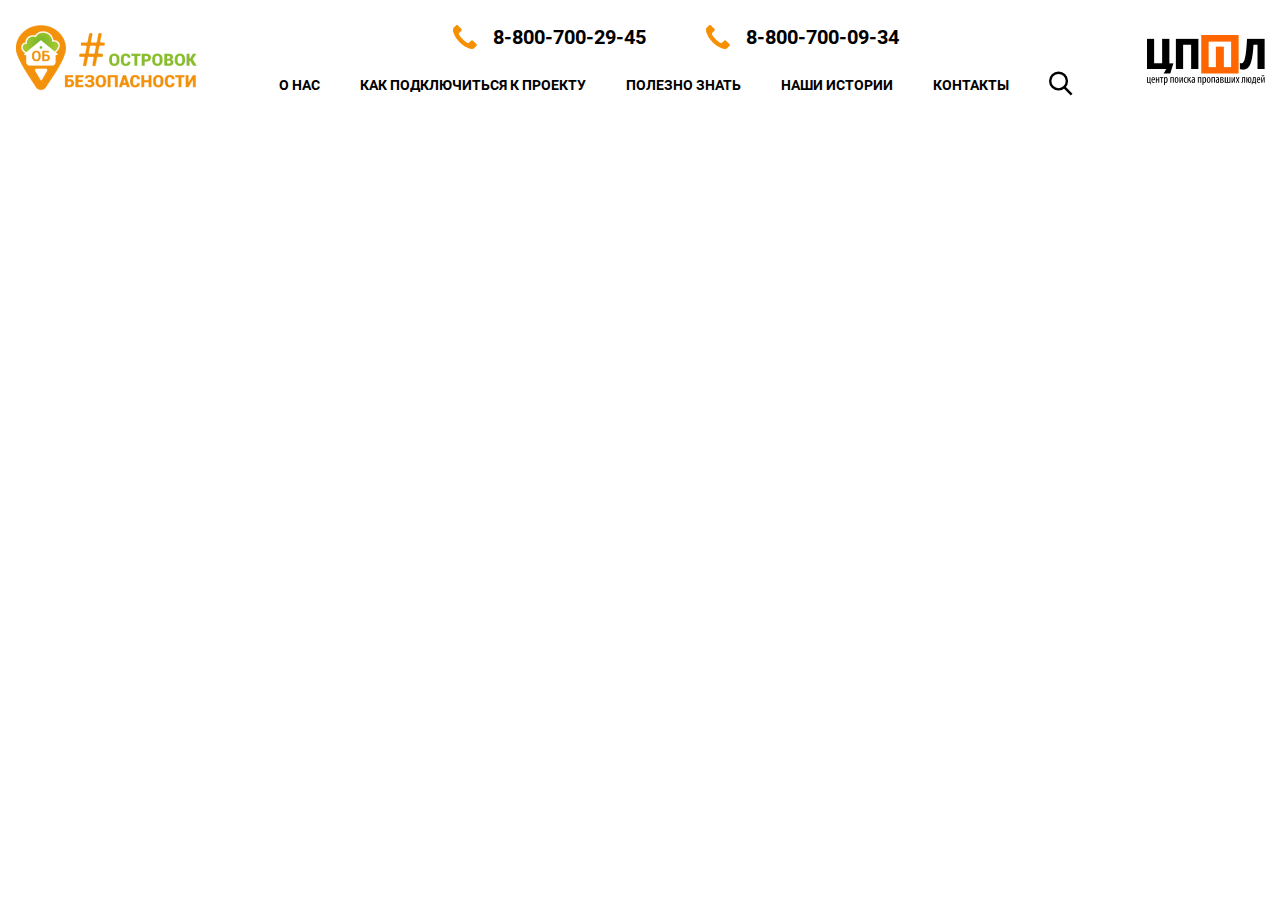
==== index.html @ dbda812d "git init" ====
<!DOCTYPE html>
<html lang="en">

<head>
    <meta charset="UTF-8">
    <meta name="viewport" content="width=device-width, initial-scale=1.0">
    <link rel="shortcut icon" href="/favicon.ico" type="image/x-icon">
    <link rel="stylesheet" href="https://cdn.jsdelivr.net/npm/@fancyapps/ui@5.0/dist/fancybox/fancybox.css" />
    <link rel="stylesheet" href="./css/style.css">
    <title>Островок безопасности</title>
</head>
<body>
    <header class="header">
        <div class="container header__container">
            <div class="header__wrapper">
                <div class="header__block">
                    <button class="header__burger">
                        <svg width="28" height="20" viewBox="0 0 28 20" fill="none" xmlns="http://www.w3.org/2000/svg">
                            <path d="M2 2L26 2" stroke="black" stroke-width="2.5" stroke-linecap="round"/>
                            <path d="M2 10L26 10" stroke="black" stroke-width="2.5" stroke-linecap="round"/>
                            <path d="M2 18L26 18" stroke="black" stroke-width="2.5" stroke-linecap="round"/>
                        </svg>                            
                    </button>
                    <a href="/" class="header__logo"><img src="./img/ico-header-logo.png" alt="logo-image"></a>
                </div>
                <div class="header__body">
                    <ul class="header__contacts">
                        <li class="header__contacts-item">
                            <a href="tel:88007002945" class="header__contacts-link">
                                <svg width="24" height="24" viewBox="0 0 24 24" fill="none" xmlns="http://www.w3.org/2000/svg">
                                    <path d="M0.0191585 4.40839C0.0855332 3.67274 0.367626 3.05877 0.898624 2.52777L2.95624 0.470154C3.27705 0.160406 3.63105 0 3.97399 0C4.31139 0 4.65433 0.160406 4.96961 0.481217C5.3402 0.824153 5.68867 1.18368 6.06479 1.56534C6.25285 1.75893 6.44645 1.95252 6.64004 2.15165L8.28835 3.79995C8.63128 4.14289 8.80828 4.49136 8.80828 4.83429C8.80828 5.17723 8.63128 5.5257 8.28835 5.86863C8.11688 6.0401 7.94541 6.2171 7.77394 6.38857C7.25954 6.9085 6.77832 7.40078 6.24732 7.87094L6.21967 7.8986C5.76057 8.35769 5.83248 8.79465 5.94311 9.12653C5.94864 9.14312 5.95417 9.15418 5.9597 9.17078C6.3856 10.1941 6.97745 11.1676 7.90116 12.3291C9.56053 14.3757 11.3084 15.9631 13.2333 17.1855C13.4711 17.3404 13.7255 17.4621 13.9634 17.5838C14.1846 17.6944 14.3893 17.7995 14.5718 17.9156C14.5939 17.9267 14.6105 17.9378 14.6327 17.9488C14.8152 18.0429 14.9922 18.0871 15.1692 18.0871C15.6117 18.0871 15.8993 17.805 15.9933 17.711L18.062 15.6423C18.3828 15.3215 18.7313 15.15 19.0742 15.15C19.4946 15.15 19.8376 15.41 20.0533 15.6423L23.3886 18.9721C24.0523 19.6359 24.0468 20.3549 23.372 21.0574C23.1397 21.3063 22.8963 21.5441 22.6364 21.793C22.2492 22.1692 21.8454 22.5564 21.4803 22.9933C20.8442 23.6792 20.0865 24 19.1074 24C19.0134 24 18.9138 23.9945 18.8198 23.9889C17.0056 23.8728 15.3185 23.1648 14.0519 22.5619C10.6115 20.897 7.59141 18.5351 5.08576 15.5372C3.02262 13.0537 1.63428 10.7416 0.716093 8.26366C0.146377 6.74257 -0.0693412 5.52017 0.0191585 4.40839Z" fill="#F69000"/>
                                </svg>   
                                8-800-700-29-45                                 
                            </a>
                        </li>
                        <li class="header__contacts-item">
                            <a href="tel:88007000934" class="header__contacts-link">
                                <svg width="24" height="24" viewBox="0 0 24 24" fill="none" xmlns="http://www.w3.org/2000/svg">
                                    <path d="M0.0191585 4.40839C0.0855332 3.67274 0.367626 3.05877 0.898624 2.52777L2.95624 0.470154C3.27705 0.160406 3.63105 0 3.97399 0C4.31139 0 4.65433 0.160406 4.96961 0.481217C5.3402 0.824153 5.68867 1.18368 6.06479 1.56534C6.25285 1.75893 6.44645 1.95252 6.64004 2.15165L8.28835 3.79995C8.63128 4.14289 8.80828 4.49136 8.80828 4.83429C8.80828 5.17723 8.63128 5.5257 8.28835 5.86863C8.11688 6.0401 7.94541 6.2171 7.77394 6.38857C7.25954 6.9085 6.77832 7.40078 6.24732 7.87094L6.21967 7.8986C5.76057 8.35769 5.83248 8.79465 5.94311 9.12653C5.94864 9.14312 5.95417 9.15418 5.9597 9.17078C6.3856 10.1941 6.97745 11.1676 7.90116 12.3291C9.56053 14.3757 11.3084 15.9631 13.2333 17.1855C13.4711 17.3404 13.7255 17.4621 13.9634 17.5838C14.1846 17.6944 14.3893 17.7995 14.5718 17.9156C14.5939 17.9267 14.6105 17.9378 14.6327 17.9488C14.8152 18.0429 14.9922 18.0871 15.1692 18.0871C15.6117 18.0871 15.8993 17.805 15.9933 17.711L18.062 15.6423C18.3828 15.3215 18.7313 15.15 19.0742 15.15C19.4946 15.15 19.8376 15.41 20.0533 15.6423L23.3886 18.9721C24.0523 19.6359 24.0468 20.3549 23.372 21.0574C23.1397 21.3063 22.8963 21.5441 22.6364 21.793C22.2492 22.1692 21.8454 22.5564 21.4803 22.9933C20.8442 23.6792 20.0865 24 19.1074 24C19.0134 24 18.9138 23.9945 18.8198 23.9889C17.0056 23.8728 15.3185 23.1648 14.0519 22.5619C10.6115 20.897 7.59141 18.5351 5.08576 15.5372C3.02262 13.0537 1.63428 10.7416 0.716093 8.26366C0.146377 6.74257 -0.0693412 5.52017 0.0191585 4.40839Z" fill="#F69000"/>
                                </svg>
                                8-800-700-09-34
                            </a>
                        </li>
                    </ul>
                    <nav class="header__nav">
                        <ul class="header__list">
                            <li class="header__list-item"><a href="#" class="header__list-link">О нас</a></li>
                            <li class="header__list-item"><a href="#" class="header__list-link">как подключиться к проекту</a></li>
                            <li class="header__list-item"><a href="#" class="header__list-link">Полезно знать</a></li>
                            <li class="header__list-item"><a href="#" class="header__list-link">Наши истории</a></li>
                            <li class="header__list-item"><a href="#" class="header__list-link">Контакты</a></li>
                            <li class="header__list-item">
                                <a href="#" class="header__list-link header__list-link_icon">
                                    <svg width="25" height="25" viewBox="0 0 25 25" fill="none" xmlns="http://www.w3.org/2000/svg">
                                        <path d="M15.8877 16.3076L23.5801 24" stroke="black" stroke-width="2.5"/>
                                        <path d="M18.6221 9.93605C18.6221 14.7332 14.7332 18.6221 9.93605 18.6221C5.13888 18.6221 1.25 14.7332 1.25 9.93605C1.25 5.13888 5.13888 1.25 9.93605 1.25C14.7332 1.25 18.6221 5.13888 18.6221 9.93605Z" stroke="black" stroke-width="2.5"/>
                                    </svg>                                        
                                </a>
                            </li>
                        </ul>
                    </nav>
                </div>
                <div class="header__image">
                    <img src="./img/ico-header-image.png" alt="image">
                </div>
            </div>
            <a href="tel:88007002945" class="header__callback">
                <svg width="24" height="24" viewBox="0 0 24 24" fill="none" xmlns="http://www.w3.org/2000/svg">
                    <path d="M0.0192529 4.40839C0.0859548 3.67274 0.369438 3.05877 0.903053 2.52777L2.97081 0.470154C3.2932 0.160406 3.64895 0 3.99357 0C4.33264 0 4.67727 0.160406 4.9941 0.481217C5.36652 0.824153 5.7167 1.18368 6.09468 1.56534C6.28367 1.75893 6.47822 1.95252 6.67277 2.15165L8.3292 3.79995C8.67382 4.14289 8.85169 4.49136 8.85169 4.83429C8.85169 5.17723 8.67382 5.5257 8.3292 5.86863C8.15688 6.0401 7.98457 6.2171 7.81226 6.38857C7.29532 6.9085 6.81173 7.40078 6.27811 7.87094L6.25032 7.8986C5.78897 8.35769 5.86123 8.79465 5.9724 9.12653C5.97795 9.14312 5.98351 9.15418 5.98907 9.17078C6.41707 10.1941 7.01183 11.1676 7.9401 12.3291C9.60765 14.3757 11.3641 15.9631 13.2985 17.1855C13.5375 17.3404 13.7932 17.4621 14.0322 17.5838C14.2545 17.6944 14.4602 17.7995 14.6436 17.9156C14.6659 17.9267 14.6825 17.9378 14.7048 17.9488C14.8882 18.0429 15.0661 18.0871 15.244 18.0871C15.6886 18.0871 15.9777 17.805 16.0722 17.711L18.151 15.6423C18.4734 15.3215 18.8236 15.15 19.1682 15.15C19.5907 15.15 19.9353 15.41 20.1521 15.6423L23.5039 18.9721C24.1709 19.6359 24.1653 20.3549 23.4872 21.0574C23.2537 21.3063 23.0092 21.5441 22.7479 21.793C22.3588 22.1692 21.9531 22.5564 21.5862 22.9933C20.947 23.6792 20.1855 24 19.2016 24C19.1071 24 19.0071 23.9945 18.9126 23.9889C17.0894 23.8728 15.394 23.1648 14.1211 22.5619C10.6638 20.897 7.62883 18.5351 5.11083 15.5372C3.03751 13.0537 1.64233 10.7416 0.719623 8.26366C0.147098 6.74257 -0.0696829 5.52017 0.0192529 4.40839Z" fill="white"/>
                </svg>
                Позвоните нам                    
            </a>
        </div>  
    </header>
    <div class="search">
        <div class="header__search">
            <form action="#" class="header__search-form">
                <input type="text" placeholder="Поиск" class="header__search-input">
                <div class="header__search-buttons">
                    <button type="reset" class="header__search-button">
                        <svg width="34" height="34" viewBox="0 0 34 34" fill="none" xmlns="http://www.w3.org/2000/svg">
                            <path d="M8.48535 8.48535L25.4559 25.4559" stroke="black" stroke-width="2.5" stroke-linecap="round"/>
                            <path d="M25.4561 8.48535L8.48549 25.4559" stroke="black" stroke-width="2.5" stroke-linecap="round"/>
                        </svg>                        
                    </button>
                    <button type="submit" class="header__search-button">
                        <svg width="25" height="26" viewBox="0 0 25 26" fill="none" xmlns="http://www.w3.org/2000/svg">
                            <path d="M15.8887 17.2783L23.5811 24.9707" stroke="black" stroke-width="2.5"/>
                            <path d="M18.6221 10.9068C18.6221 15.7039 14.7332 19.5928 9.93605 19.5928C5.13888 19.5928 1.25 15.7039 1.25 10.9068C1.25 6.10958 5.13888 2.2207 9.93605 2.2207C14.7332 2.2207 18.6221 6.10958 18.6221 10.9068Z" stroke="black" stroke-width="2.5"/>
                        </svg>                        
                    </button>
                </div>
            </form>
        </div>
    </div>
    <div class="mobile-menu">
        <div class="mobile-menu__body">
            <button class="mobile-menu__close">
                <svg width="34" height="34" viewBox="0 0 34 34" fill="none" xmlns="http://www.w3.org/2000/svg">
                    <path d="M8.51465 8.51465L25.4852 25.4852" stroke="black" stroke-width="2.5" stroke-linecap="round"/>
                    <path d="M25.4854 8.51465L8.51479 25.4852" stroke="black" stroke-width="2.5" stroke-linecap="round"/>
                </svg>
            </button>
            <button class="mobile-menu__back">
                <svg width="22" height="22" viewBox="0 0 22 22" fill="none" xmlns="http://www.w3.org/2000/svg">
                    <path fill-rule="evenodd" clip-rule="evenodd" d="M0.166016 11L10.6179 0.548079L12.0763 2.00649L3.08283 11L12.0763 19.9935L10.6179 21.4519L0.166016 11Z" fill="black"/>
                    <rect x="3" y="10" width="18" height="2" fill="black"/>
                </svg>                    
            </button>
            <div class="mobile-menu__wrapper">
                <ul class="header__list header__list_mobile">
                    <li class="header__list-item"><a href="#" class="header__list-link">О нас</a></li>
                    <li class="header__list-item"><a href="#" class="header__list-link">как подключиться к проекту</a></li>
                    <li class="header__list-item"><a href="#" class="header__list-link">Полезно знать</a></li>
                    <li class="header__list-item"><a href="#" class="header__list-link">Наши истории</a></li>
                    <li class="header__list-item"><a href="#" class="header__list-link">Контакты</a></li>
                    <li class="header__list-item">
                        <a href="#" class="header__list-link header__list-link_icon" data-button="mobile-search">
                            <svg width="25" height="25" viewBox="0 0 25 25" fill="none" xmlns="http://www.w3.org/2000/svg">
                                <path d="M15.8877 16.3076L23.5801 24" stroke="black" stroke-width="2.5"/>
                                <path d="M18.6221 9.93605C18.6221 14.7332 14.7332 18.6221 9.93605 18.6221C5.13888 18.6221 1.25 14.7332 1.25 9.93605C1.25 5.13888 5.13888 1.25 9.93605 1.25C14.7332 1.25 18.6221 5.13888 18.6221 9.93605Z" stroke="black" stroke-width="2.5"/>
                            </svg>                                        
                        </a>
                    </li>
                </ul>
                <ul class="header__contacts header__contacts_mobile">
                    <li class="header__contacts-item">
                        <a href="tel:88007002945" class="header__contacts-link">
                            <svg width="24" height="24" viewBox="0 0 24 24" fill="none" xmlns="http://www.w3.org/2000/svg">
                                <path d="M0.0191585 4.40839C0.0855332 3.67274 0.367626 3.05877 0.898624 2.52777L2.95624 0.470154C3.27705 0.160406 3.63105 0 3.97399 0C4.31139 0 4.65433 0.160406 4.96961 0.481217C5.3402 0.824153 5.68867 1.18368 6.06479 1.56534C6.25285 1.75893 6.44645 1.95252 6.64004 2.15165L8.28835 3.79995C8.63128 4.14289 8.80828 4.49136 8.80828 4.83429C8.80828 5.17723 8.63128 5.5257 8.28835 5.86863C8.11688 6.0401 7.94541 6.2171 7.77394 6.38857C7.25954 6.9085 6.77832 7.40078 6.24732 7.87094L6.21967 7.8986C5.76057 8.35769 5.83248 8.79465 5.94311 9.12653C5.94864 9.14312 5.95417 9.15418 5.9597 9.17078C6.3856 10.1941 6.97745 11.1676 7.90116 12.3291C9.56053 14.3757 11.3084 15.9631 13.2333 17.1855C13.4711 17.3404 13.7255 17.4621 13.9634 17.5838C14.1846 17.6944 14.3893 17.7995 14.5718 17.9156C14.5939 17.9267 14.6105 17.9378 14.6327 17.9488C14.8152 18.0429 14.9922 18.0871 15.1692 18.0871C15.6117 18.0871 15.8993 17.805 15.9933 17.711L18.062 15.6423C18.3828 15.3215 18.7313 15.15 19.0742 15.15C19.4946 15.15 19.8376 15.41 20.0533 15.6423L23.3886 18.9721C24.0523 19.6359 24.0468 20.3549 23.372 21.0574C23.1397 21.3063 22.8963 21.5441 22.6364 21.793C22.2492 22.1692 21.8454 22.5564 21.4803 22.9933C20.8442 23.6792 20.0865 24 19.1074 24C19.0134 24 18.9138 23.9945 18.8198 23.9889C17.0056 23.8728 15.3185 23.1648 14.0519 22.5619C10.6115 20.897 7.59141 18.5351 5.08576 15.5372C3.02262 13.0537 1.63428 10.7416 0.716093 8.26366C0.146377 6.74257 -0.0693412 5.52017 0.0191585 4.40839Z" fill="#F69000"/>
                            </svg>   
                            8-800-700-29-45                                 
                        </a>
                    </li>
                    <li class="header__contacts-item">
                        <a href="tel:88007000934" class="header__contacts-link">
                            <svg width="24" height="24" viewBox="0 0 24 24" fill="none" xmlns="http://www.w3.org/2000/svg">
                                <path d="M0.0191585 4.40839C0.0855332 3.67274 0.367626 3.05877 0.898624 2.52777L2.95624 0.470154C3.27705 0.160406 3.63105 0 3.97399 0C4.31139 0 4.65433 0.160406 4.96961 0.481217C5.3402 0.824153 5.68867 1.18368 6.06479 1.56534C6.25285 1.75893 6.44645 1.95252 6.64004 2.15165L8.28835 3.79995C8.63128 4.14289 8.80828 4.49136 8.80828 4.83429C8.80828 5.17723 8.63128 5.5257 8.28835 5.86863C8.11688 6.0401 7.94541 6.2171 7.77394 6.38857C7.25954 6.9085 6.77832 7.40078 6.24732 7.87094L6.21967 7.8986C5.76057 8.35769 5.83248 8.79465 5.94311 9.12653C5.94864 9.14312 5.95417 9.15418 5.9597 9.17078C6.3856 10.1941 6.97745 11.1676 7.90116 12.3291C9.56053 14.3757 11.3084 15.9631 13.2333 17.1855C13.4711 17.3404 13.7255 17.4621 13.9634 17.5838C14.1846 17.6944 14.3893 17.7995 14.5718 17.9156C14.5939 17.9267 14.6105 17.9378 14.6327 17.9488C14.8152 18.0429 14.9922 18.0871 15.1692 18.0871C15.6117 18.0871 15.8993 17.805 15.9933 17.711L18.062 15.6423C18.3828 15.3215 18.7313 15.15 19.0742 15.15C19.4946 15.15 19.8376 15.41 20.0533 15.6423L23.3886 18.9721C24.0523 19.6359 24.0468 20.3549 23.372 21.0574C23.1397 21.3063 22.8963 21.5441 22.6364 21.793C22.2492 22.1692 21.8454 22.5564 21.4803 22.9933C20.8442 23.6792 20.0865 24 19.1074 24C19.0134 24 18.9138 23.9945 18.8198 23.9889C17.0056 23.8728 15.3185 23.1648 14.0519 22.5619C10.6115 20.897 7.59141 18.5351 5.08576 15.5372C3.02262 13.0537 1.63428 10.7416 0.716093 8.26366C0.146377 6.74257 -0.0693412 5.52017 0.0191585 4.40839Z" fill="#F69000"/>
                            </svg>
                            8-800-700-09-34
                        </a>
                    </li>
                </ul>
            </div>
            <div class="mobile-menu__search">
                <form action="#" class="mobile-menu__search-form">
                    <input type="text" placeholder="Поиск" class="mobile-menu__search-input">
                    <div class="mobile-menu__search-buttons">
                        <button type="reset" class="mobile-menu__search-button">
                            <svg width="20" height="21" viewBox="0 0 20 21" fill="none" xmlns="http://www.w3.org/2000/svg">
                                <path d="M1.48535 2L18.4559 18.9706M18.4561 2L1.48549 18.9706" stroke="black" stroke-width="2.5" stroke-linecap="round"/>
                            </svg>                                                      
                        </button>
                        <button type="submit" class="mobile-menu__search-button">
                            <svg width="25" height="25" viewBox="0 0 25 25" fill="none" xmlns="http://www.w3.org/2000/svg">
                                <path d="M15.8882 16.3076L23.5806 24" stroke="black" stroke-width="2.5"/>
                                <path d="M18.6221 9.93605C18.6221 14.7332 14.7332 18.6221 9.93605 18.6221C5.13888 18.6221 1.25 14.7332 1.25 9.93605C1.25 5.13888 5.13888 1.25 9.93605 1.25C14.7332 1.25 18.6221 5.13888 18.6221 9.93605Z" stroke="black" stroke-width="2.5"/>
                            </svg>                                                    
                        </button>
                    </div>
                </form>
            </div>
        </div>
    </div>
    <script src="./script/inputmask.min.js"></script>
    <script src="./script/script.js"></script>
</body>

</html>
---- css/style.css ----
@font-face {
  font-family: "Roboto";
  src: url("../fonts/Roboto-BlackItalic.woff2") format("woff2"), url("../fonts/Roboto-BlackItalic.woff") format("woff");
  font-weight: 900;
  font-style: italic;
  font-display: swap;
}
@font-face {
  font-family: "Roboto";
  src: url("../fonts/Roboto-Italic.woff2") format("woff2"), url("../fonts/Roboto-Italic.woff") format("woff");
  font-weight: normal;
  font-style: italic;
  font-display: swap;
}
@font-face {
  font-family: "Roboto";
  src: url("../fonts/Roboto-Medium.woff2") format("woff2"), url("../fonts/Roboto-Medium.woff") format("woff");
  font-weight: 500;
  font-style: normal;
  font-display: swap;
}
@font-face {
  font-family: "Roboto";
  src: url("../fonts/Roboto-Black.woff2") format("woff2"), url("../fonts/Roboto-Black.woff") format("woff");
  font-weight: 900;
  font-style: normal;
  font-display: swap;
}
@font-face {
  font-family: "Roboto";
  src: url("../fonts/Roboto-Light.woff2") format("woff2"), url("../fonts/Roboto-Light.woff") format("woff");
  font-weight: 300;
  font-style: normal;
  font-display: swap;
}
@font-face {
  font-family: "Roboto";
  src: url("../fonts/Roboto-Bold.woff2") format("woff2"), url("../fonts/Roboto-Bold.woff") format("woff");
  font-weight: bold;
  font-style: normal;
  font-display: swap;
}
@font-face {
  font-family: "Roboto";
  src: url("../fonts/Roboto-BoldItalic.woff2") format("woff2"), url("../fonts/Roboto-BoldItalic.woff") format("woff");
  font-weight: bold;
  font-style: italic;
  font-display: swap;
}
@font-face {
  font-family: "Roboto";
  src: url("../fonts/Roboto-LightItalic.woff2") format("woff2"), url("../fonts/Roboto-LightItalic.woff") format("woff");
  font-weight: 300;
  font-style: italic;
  font-display: swap;
}
@font-face {
  font-family: "Roboto";
  src: url("../fonts/Roboto-Regular.woff2") format("woff2"), url("../fonts/Roboto-Regular.woff") format("woff");
  font-weight: normal;
  font-style: normal;
  font-display: swap;
}
@font-face {
  font-family: "Roboto";
  src: url("../fonts/Roboto-ThinItalic.woff2") format("woff2"), url("../fonts/Roboto-ThinItalic.woff") format("woff");
  font-weight: 100;
  font-style: italic;
  font-display: swap;
}
@font-face {
  font-family: "Roboto";
  src: url("../fonts/Roboto-MediumItalic.woff2") format("woff2"), url("../fonts/Roboto-MediumItalic.woff") format("woff");
  font-weight: 500;
  font-style: italic;
  font-display: swap;
}
@font-face {
  font-family: "Roboto";
  src: url("../fonts/Roboto-Thin.woff2") format("woff2"), url("../fonts/Roboto-Thin.woff") format("woff");
  font-weight: 100;
  font-style: normal;
  font-display: swap;
}
@font-face {
  font-family: "Arial";
  src: url("../fonts/Arial-BoldMT.woff2") format("woff2"), url("../fonts/Arial-BoldMT.woff") format("woff");
  font-weight: bold;
  font-style: normal;
  font-display: swap;
}
*:active, *:focus, *:focus-within, *:target, *:hover, *:visited, *:focus-visible {
  outline: none !important;
}

html, body, div, span, applet, object, iframe, h1, h2, h3, h4, h5, h6, p, blockquote, pre, a, abbr, acronym, address, big, cite, code, del, dfn, em, img, ins, kbd, q, s, samp, small, strike, strong, sub, sup, tt, var, b, u, i, center, dl, dt, dd, ol, ul, li, fieldset, form, label, legend, table, caption, tbody, tfoot, thead, tr, th, td, article, aside, canvas, details, embed, figure, figcaption, footer, header, hgroup, menu, nav, output, ruby, section, summary, time, mark, audio, video {
  margin: 0;
  padding: 0;
  border: 0;
  font: inherit;
  vertical-align: baseline;
  outline: none;
}

a {
  text-decoration: none;
  color: #000;
}
a:hover {
  text-decoration: none;
}

body {
  font-family: "Roboto", sans-serif;
  font-weight: 700;
  position: relative;
  color: #000;
  min-width: 303px;
  font-size: 18px;
}

ol, ul {
  list-style: none;
}

label, button {
  cursor: pointer;
}

b {
  font-weight: 700;
}

@-webkit-keyframes openSearchModal {
  0% {
    opacity: 0;
  }
  100% {
    opacity: 1;
  }
}

@keyframes openSearchModal {
  0% {
    opacity: 0;
  }
  100% {
    opacity: 1;
  }
}
@-webkit-keyframes openMoveSearchForm {
  0% {
    -webkit-transform: translateY(-130px);
            transform: translateY(-130px);
  }
  100% {
    -webkit-transform: translateY(0);
            transform: translateY(0);
  }
}
@keyframes openMoveSearchForm {
  0% {
    -webkit-transform: translateY(-130px);
            transform: translateY(-130px);
  }
  100% {
    -webkit-transform: translateY(0);
            transform: translateY(0);
  }
}
@-webkit-keyframes openMoveMobileMenu {
  0% {
    -webkit-transform: translateX(-400px);
            transform: translateX(-400px);
  }
  100% {
    -webkit-transform: translateX(0);
            transform: translateX(0);
  }
}
@keyframes openMoveMobileMenu {
  0% {
    -webkit-transform: translateX(-400px);
            transform: translateX(-400px);
  }
  100% {
    -webkit-transform: translateX(0);
            transform: translateX(0);
  }
}
@-webkit-keyframes closeSearchModal {
  0% {
    opacity: 1;
  }
  50% {
    opacity: 0;
  }
  100% {
    display: none;
  }
}
@keyframes closeSearchModal {
  0% {
    opacity: 1;
  }
  50% {
    opacity: 0;
  }
  100% {
    display: none;
  }
}
@-webkit-keyframes closeMoveSearchForm {
  0% {
    -webkit-transform: translateY(0);
            transform: translateY(0);
  }
  100% {
    -webkit-transform: translateY(-130px);
            transform: translateY(-130px);
  }
}
@keyframes closeMoveSearchForm {
  0% {
    -webkit-transform: translateY(0);
            transform: translateY(0);
  }
  100% {
    -webkit-transform: translateY(-130px);
            transform: translateY(-130px);
  }
}
@-webkit-keyframes closeMoveMobileMenu {
  0% {
    -webkit-transform: translateX(0);
            transform: translateX(0);
  }
  100% {
    -webkit-transform: translateX(-400px);
            transform: translateX(-400px);
  }
}
@keyframes closeMoveMobileMenu {
  0% {
    -webkit-transform: translateX(0);
            transform: translateX(0);
  }
  100% {
    -webkit-transform: translateX(-400px);
            transform: translateX(-400px);
  }
}
@-webkit-keyframes openSearchMobileMenu {
  0% {
    opacity: 0;
    -webkit-transform: translateY(30px);
            transform: translateY(30px);
  }
  100% {
    opacity: 1;
    -webkit-transform: translateY(0);
            transform: translateY(0);
  }
}
@keyframes openSearchMobileMenu {
  0% {
    opacity: 0;
    -webkit-transform: translateY(30px);
            transform: translateY(30px);
  }
  100% {
    opacity: 1;
    -webkit-transform: translateY(0);
            transform: translateY(0);
  }
}
.container {
  max-width: 1310px;
  width: 100%;
  padding: 0 15px;
  -webkit-box-sizing: border-box;
          box-sizing: border-box;
  margin: 0 auto;
}

@media (max-width: 990px) {
  .container {
    max-width: 890px;
  }
}
.anchor {
  position: absolute;
  left: -1px;
  height: 65px;
  bottom: 100%;
}

@media (max-width: 960px) {
  .anchor {
    height: 95px;
  }
}
.header {
  background: #fff;
  position: sticky;
  top: 0;
  z-index: 11;
}
.header__container {
  max-width: 1390px;
}
.header__wrapper {
  display: -webkit-box;
  display: -ms-flexbox;
  display: flex;
  -webkit-box-align: center;
      -ms-flex-align: center;
          align-items: center;
  -webkit-box-pack: justify;
      -ms-flex-pack: justify;
          justify-content: space-between;
  gap: 20px;
}
.header__logo {
  height: 120px;
}
.header__logo img {
  width: 100%;
  height: 100%;
  -o-object-fit: cover;
     object-fit: cover;
}
.header__image {
  max-width: 118px;
  width: 100%;
  display: -webkit-box;
  display: -ms-flexbox;
  display: flex;
}
.header__image img {
  width: 100%;
  height: 100%;
  -o-object-fit: cover;
     object-fit: cover;
}
.header__body {
  display: -webkit-box;
  display: -ms-flexbox;
  display: flex;
  -webkit-box-orient: vertical;
  -webkit-box-direction: normal;
      -ms-flex-direction: column;
          flex-direction: column;
  -webkit-box-align: center;
      -ms-flex-align: center;
          align-items: center;
  gap: 22px;
}
.header__contacts {
  display: -webkit-box;
  display: -ms-flexbox;
  display: flex;
  -webkit-box-align: center;
      -ms-flex-align: center;
          align-items: center;
  -webkit-box-pack: center;
      -ms-flex-pack: center;
          justify-content: center;
  gap: 60px;
}
.header__contacts-link {
  display: -webkit-box;
  display: -ms-flexbox;
  display: flex;
  -webkit-box-align: center;
      -ms-flex-align: center;
          align-items: center;
  gap: 16px;
  font-size: 20px;
  font-weight: 700;
  line-height: 23px;
  letter-spacing: 3%;
  text-align: center;
  text-transform: uppercase;
}
.header__contacts-link svg {
  display: -webkit-box;
  display: -ms-flexbox;
  display: flex;
  -ms-flex-negative: 0;
      flex-shrink: 0;
  width: 24px;
  height: 24px;
}
.header__list {
  display: -webkit-box;
  display: -ms-flexbox;
  display: flex;
  -webkit-box-align: center;
      -ms-flex-align: center;
          align-items: center;
  gap: 40px;
}
.header__list-link {
  font-size: 14px;
  font-weight: 700;
  line-height: 16px;
  letter-spacing: 3%;
  text-align: center;
  text-transform: uppercase;
  -webkit-transition: 0.3s all;
  transition: 0.3s all;
  position: relative;
}
.header__list-link::after {
  content: "";
  position: absolute;
  left: 0;
  bottom: 20%;
  opacity: 0;
  width: 100%;
  height: 100%;
  border-bottom: 2px solid rgb(155, 199, 54);
  -webkit-box-shadow: inset 0px -1px 0px 0px rgb(155, 199, 54);
          box-shadow: inset 0px -1px 0px 0px rgb(155, 199, 54);
  -webkit-transition: 0.3s all;
  transition: 0.3s all;
  pointer-events: none;
  -webkit-box-sizing: content-box;
          box-sizing: content-box;
}
.header__list-link_icon {
  display: -webkit-box;
  display: -ms-flexbox;
  display: flex;
  width: 24px;
  height: 24px;
}
.header__burger {
  background: transparent;
  padding: 0;
  border: none;
  display: none;
  -webkit-box-align: center;
      -ms-flex-align: center;
          align-items: center;
  -webkit-box-pack: center;
      -ms-flex-pack: center;
          justify-content: center;
  width: 24px;
  height: 16px;
  -ms-flex-negative: 0;
      flex-shrink: 0;
}
.header__block {
  display: -webkit-box;
  display: -ms-flexbox;
  display: flex;
  -webkit-box-align: center;
      -ms-flex-align: center;
          align-items: center;
  gap: 35px;
}
.header__callback {
  display: none;
  -webkit-box-align: center;
      -ms-flex-align: center;
          align-items: center;
  -webkit-box-pack: center;
      -ms-flex-pack: center;
          justify-content: center;
  gap: 15px;
  color: rgb(255, 255, 255);
  height: 55px;
  font-size: 16px;
  font-weight: 700;
  line-height: 19px;
  letter-spacing: 3%;
  text-align: center;
  text-transform: uppercase;
  border-radius: 14px;
  -webkit-box-shadow: 0px 2px 20px 0px rgba(255, 255, 255, 0.15);
          box-shadow: 0px 2px 20px 0px rgba(255, 255, 255, 0.15);
  background: rgb(121, 186, 42);
  width: 100%;
}
.header__callback svg {
  width: 24px;
  height: 24px;
  display: -webkit-box;
  display: -ms-flexbox;
  display: flex;
  -ms-flex-negative: 0;
      flex-shrink: 0;
}
.header__search {
  height: 120px;
  display: -webkit-box;
  display: -ms-flexbox;
  display: flex;
  -webkit-box-align: center;
      -ms-flex-align: center;
          align-items: center;
  -webkit-box-pack: center;
      -ms-flex-pack: center;
          justify-content: center;
  width: 100%;
  z-index: 12;
  background: #fff;
  -webkit-transform: translateY(-130px);
      -ms-transform: translateY(-130px);
          transform: translateY(-130px);
  padding: 0 30px;
  -webkit-box-sizing: border-box;
          box-sizing: border-box;
}
.header__search-form {
  display: -webkit-box;
  display: -ms-flexbox;
  display: flex;
  -webkit-box-align: center;
      -ms-flex-align: center;
          align-items: center;
  -webkit-box-pack: justify;
      -ms-flex-pack: justify;
          justify-content: space-between;
  gap: 20px;
  padding-bottom: 5px;
  border-bottom: 1px solid rgb(0, 0, 0);
  max-width: 500px;
  width: 100%;
}
.header__search-input {
  color: rgb(0, 0, 0);
  font-family: "Roboto", sans-serif;
  font-size: 17px;
  font-weight: 400;
  line-height: 34px;
  letter-spacing: 0%;
  text-align: left;
  width: 100%;
  border: none;
  height: 34px;
}
.header__search-input::-webkit-input-placeholder {
  color: rgb(0, 0, 0);
  font-family: "Roboto", sans-serif;
  font-size: 17px;
  font-weight: 400;
  line-height: 20px;
  letter-spacing: 0%;
  text-align: left;
}
.header__search-input::-moz-placeholder {
  color: rgb(0, 0, 0);
  font-family: "Roboto", sans-serif;
  font-size: 17px;
  font-weight: 400;
  line-height: 20px;
  letter-spacing: 0%;
  text-align: left;
}
.header__search-input:-ms-input-placeholder {
  color: rgb(0, 0, 0);
  font-family: "Roboto", sans-serif;
  font-size: 17px;
  font-weight: 400;
  line-height: 20px;
  letter-spacing: 0%;
  text-align: left;
}
.header__search-input::-ms-input-placeholder {
  color: rgb(0, 0, 0);
  font-family: "Roboto", sans-serif;
  font-size: 17px;
  font-weight: 400;
  line-height: 20px;
  letter-spacing: 0%;
  text-align: left;
}
.header__search-input::placeholder {
  color: rgb(0, 0, 0);
  font-family: "Roboto", sans-serif;
  font-size: 17px;
  font-weight: 400;
  line-height: 20px;
  letter-spacing: 0%;
  text-align: left;
}
.header__search-buttons {
  display: -webkit-box;
  display: -ms-flexbox;
  display: flex;
  -webkit-box-align: center;
      -ms-flex-align: center;
          align-items: center;
  gap: 15px;
}
.header__search-button {
  display: -webkit-box;
  display: -ms-flexbox;
  display: flex;
  -webkit-box-align: center;
      -ms-flex-align: center;
          align-items: center;
  -webkit-box-pack: center;
      -ms-flex-pack: center;
          justify-content: center;
  padding: 0;
  background: transparent;
  border: none;
  width: 34px;
  height: 34px;
  -ms-flex-negative: 0;
      flex-shrink: 0;
}

@media (max-width: 1200px) {
  .header__list-item:not(:last-of-type) {
    display: none;
  }
  .header__list_mobile {
    -webkit-box-orient: vertical;
    -webkit-box-direction: normal;
        -ms-flex-direction: column;
            flex-direction: column;
    gap: 40px;
    -webkit-box-align: start;
        -ms-flex-align: start;
            align-items: flex-start;
    margin-bottom: 40px;
  }
  .header__list_mobile .header__list-item {
    display: block;
  }
  .header__list_mobile .header__list-item:last-of-type {
    display: none;
  }
  .header__body {
    -webkit-box-orient: horizontal;
    -webkit-box-direction: normal;
        -ms-flex-direction: row;
            flex-direction: row;
    gap: 47px;
  }
  .header__logo {
    height: 88px;
  }
  .header__image {
    max-width: 104px;
  }
  .header__contacts {
    gap: 47px;
  }
  .header__contacts-link {
    gap: 10px;
    font-size: 18px;
    font-weight: 700;
    line-height: 21px;
  }
  .header__contacts_mobile {
    -webkit-box-orient: vertical;
    -webkit-box-direction: normal;
        -ms-flex-direction: column;
            flex-direction: column;
    -webkit-box-align: start;
        -ms-flex-align: start;
            align-items: flex-start;
    gap: 40px;
  }
  .header__burger {
    display: -webkit-box;
    display: -ms-flexbox;
    display: flex;
  }
}
@media (max-width: 890px) {
  .header__contacts {
    gap: 30px;
  }
  .header__contacts-link {
    font-size: 16px;
    font-weight: 700;
    line-height: 19px;
  }
  .header__body {
    gap: 30px;
  }
}
@media (max-width: 800px) {
  .header__image {
    max-width: 90px;
  }
  .header__logo {
    height: 70px;
  }
  .header__block {
    gap: 30px;
  }
}
@media (max-width: 730px) {
  .header__contacts-item:last-of-type {
    display: none;
  }
  .header__contacts_mobile .header__contacts-item {
    display: block;
  }
}
@media (max-width: 540px) {
  .header__nav {
    display: none;
  }
  .header__list_mobile {
    -webkit-box-orient: vertical;
    -webkit-box-direction: normal;
        -ms-flex-direction: column;
            flex-direction: column;
    gap: 40px;
    -webkit-box-align: start;
        -ms-flex-align: start;
            align-items: flex-start;
    margin-bottom: 0px;
  }
  .header__list_mobile .header__list-item {
    display: block;
  }
  .header__list_mobile .header__list-item:last-of-type {
    display: block;
  }
  .header__contacts_mobile {
    margin-bottom: 40px;
  }
}
@media (max-width: 485px) {
  .header {
    padding-bottom: 20px;
  }
  .header__container {
    padding: 0 30px;
  }
  .header__body {
    display: none;
  }
  .header__wrapper {
    margin-bottom: 5px;
  }
  .header__callback {
    display: -webkit-box;
    display: -ms-flexbox;
    display: flex;
  }
  .header__logo {
    display: -webkit-box;
    display: -ms-flexbox;
    display: flex;
    -ms-flex-negative: 0;
        flex-shrink: 0;
  }
}
@media (max-width: 360px) {
  .header__block {
    gap: 15px;
  }
}
.search {
  position: fixed;
  top: 0;
  left: 0;
  right: 0;
  bottom: 0;
  background: rgba(0, 0, 0, 0.4);
  z-index: 12;
  opacity: 0;
  -webkit-transition: 0.6s all;
  transition: 0.6s all;
  display: none;
}

.mobile-menu {
  position: fixed;
  top: 0;
  left: 0;
  right: 0;
  bottom: 0;
  background: rgba(0, 0, 0, 0.4);
  z-index: 12;
  opacity: 0;
  -webkit-transition: 0.6s all;
  transition: 0.6s all;
  display: none;
}
.mobile-menu__body {
  max-width: 390px;
  width: 100%;
  height: 100vh;
  background: #fff;
  padding: 30px 40px;
  -webkit-box-sizing: border-box;
          box-sizing: border-box;
}
.mobile-menu__wrapper {
  display: -webkit-box;
  display: -ms-flexbox;
  display: flex;
  -webkit-box-orient: vertical;
  -webkit-box-direction: normal;
      -ms-flex-direction: column;
          flex-direction: column;
}
.mobile-menu__close {
  padding: 0;
  border: none;
  background: transparent;
  display: -webkit-box;
  display: -ms-flexbox;
  display: flex;
  -webkit-box-align: center;
      -ms-flex-align: center;
          align-items: center;
  -webkit-box-pack: center;
      -ms-flex-pack: center;
          justify-content: center;
  -webkit-transform: translateX(-7px);
      -ms-transform: translateX(-7px);
          transform: translateX(-7px);
  margin-bottom: 70px;
}
.mobile-menu__back {
  padding: 0;
  border: none;
  background: transparent;
  display: none;
  -webkit-box-align: center;
      -ms-flex-align: center;
          align-items: center;
  -webkit-box-pack: center;
      -ms-flex-pack: center;
          justify-content: center;
  -webkit-transform: translateX(-7px);
      -ms-transform: translateX(-7px);
          transform: translateX(-7px);
  margin-bottom: 70px;
}
.mobile-menu__search {
  display: none;
}
.mobile-menu__search-form {
  display: -webkit-box;
  display: -ms-flexbox;
  display: flex;
  -webkit-box-align: center;
      -ms-flex-align: center;
          align-items: center;
  -webkit-box-pack: justify;
      -ms-flex-pack: justify;
          justify-content: space-between;
  gap: 20px;
  padding-bottom: 10px;
  border-bottom: 1px solid rgb(0, 0, 0);
  max-width: 500px;
  width: 100%;
}
.mobile-menu__search-input {
  color: rgb(0, 0, 0);
  font-family: "Roboto", sans-serif;
  font-size: 17px;
  font-weight: 400;
  line-height: 24px;
  letter-spacing: 0%;
  text-align: left;
  width: 100%;
  border: none;
  height: 24px;
}
.mobile-menu__search-input::-webkit-input-placeholder {
  color: rgb(0, 0, 0);
  font-family: "Roboto", sans-serif;
  font-size: 17px;
  font-weight: 400;
  line-height: 20px;
  letter-spacing: 0%;
  text-align: left;
}
.mobile-menu__search-input::-moz-placeholder {
  color: rgb(0, 0, 0);
  font-family: "Roboto", sans-serif;
  font-size: 17px;
  font-weight: 400;
  line-height: 20px;
  letter-spacing: 0%;
  text-align: left;
}
.mobile-menu__search-input:-ms-input-placeholder {
  color: rgb(0, 0, 0);
  font-family: "Roboto", sans-serif;
  font-size: 17px;
  font-weight: 400;
  line-height: 20px;
  letter-spacing: 0%;
  text-align: left;
}
.mobile-menu__search-input::-ms-input-placeholder {
  color: rgb(0, 0, 0);
  font-family: "Roboto", sans-serif;
  font-size: 17px;
  font-weight: 400;
  line-height: 20px;
  letter-spacing: 0%;
  text-align: left;
}
.mobile-menu__search-input::placeholder {
  color: rgb(0, 0, 0);
  font-family: "Roboto", sans-serif;
  font-size: 17px;
  font-weight: 400;
  line-height: 20px;
  letter-spacing: 0%;
  text-align: left;
}
.mobile-menu__search-buttons {
  display: -webkit-box;
  display: -ms-flexbox;
  display: flex;
  -webkit-box-align: center;
      -ms-flex-align: center;
          align-items: center;
  gap: 15px;
}
.mobile-menu__search-button {
  display: -webkit-box;
  display: -ms-flexbox;
  display: flex;
  -webkit-box-align: center;
      -ms-flex-align: center;
          align-items: center;
  -webkit-box-pack: center;
      -ms-flex-pack: center;
          justify-content: center;
  padding: 0;
  background: transparent;
  border: none;
  width: 24px;
  height: 24px;
  -ms-flex-negative: 0;
      flex-shrink: 0;
}
.mobile-menu__search.active {
  opacity: 0;
  display: -webkit-box;
  display: -ms-flexbox;
  display: flex;
  -webkit-animation: openSearchMobileMenu 0.3s forwards;
          animation: openSearchMobileMenu 0.3s forwards;
}

.search.active {
  display: -webkit-box;
  display: -ms-flexbox;
  display: flex;
  -webkit-animation: openSearchModal 0.3s forwards;
          animation: openSearchModal 0.3s forwards;
}
.search.active .header__search {
  -webkit-animation: openMoveSearchForm 0.6s forwards;
          animation: openMoveSearchForm 0.6s forwards;
}

.search.close {
  display: -webkit-box;
  display: -ms-flexbox;
  display: flex;
  -webkit-animation: closeSearchModal 0.6s forwards;
          animation: closeSearchModal 0.6s forwards;
}
.search.close .header__search {
  -webkit-animation: closeMoveSearchForm 0.3s forwards;
          animation: closeMoveSearchForm 0.3s forwards;
}

@media (max-width: 1200px) {
  .mobile-menu.active {
    display: -webkit-box;
    display: -ms-flexbox;
    display: flex;
    -webkit-animation: openSearchModal 0.3s forwards;
            animation: openSearchModal 0.3s forwards;
  }
  .mobile-menu.active .mobile-menu__body {
    -webkit-animation: openMoveMobileMenu 0.6s forwards;
            animation: openMoveMobileMenu 0.6s forwards;
  }
  .mobile-menu.close {
    display: -webkit-box;
    display: -ms-flexbox;
    display: flex;
    -webkit-animation: closeSearchModal 0.6s forwards;
            animation: closeSearchModal 0.6s forwards;
  }
  .mobile-menu.close .mobile-menu__body {
    -webkit-animation: closeMoveMobileMenu 0.3s forwards;
            animation: closeMoveMobileMenu 0.3s forwards;
  }
}
@media (max-width: 540px) {
  .search.close {
    display: none;
  }
  .search.active {
    display: none;
  }
  .mobile-menu__wrapper {
    display: -webkit-box;
    display: -ms-flexbox;
    display: flex;
    -webkit-box-orient: vertical;
    -webkit-box-direction: reverse;
        -ms-flex-direction: column-reverse;
            flex-direction: column-reverse;
  }
}
@media (hover: hover) {
  .header__list-link:hover::after {
    opacity: 1;
    bottom: -8px;
  }
}
@media (hover: none) {
  .header__list-link:active::after {
    opacity: 1;
    bottom: -8px;
  }
}/*# sourceMappingURL=style.css.map */
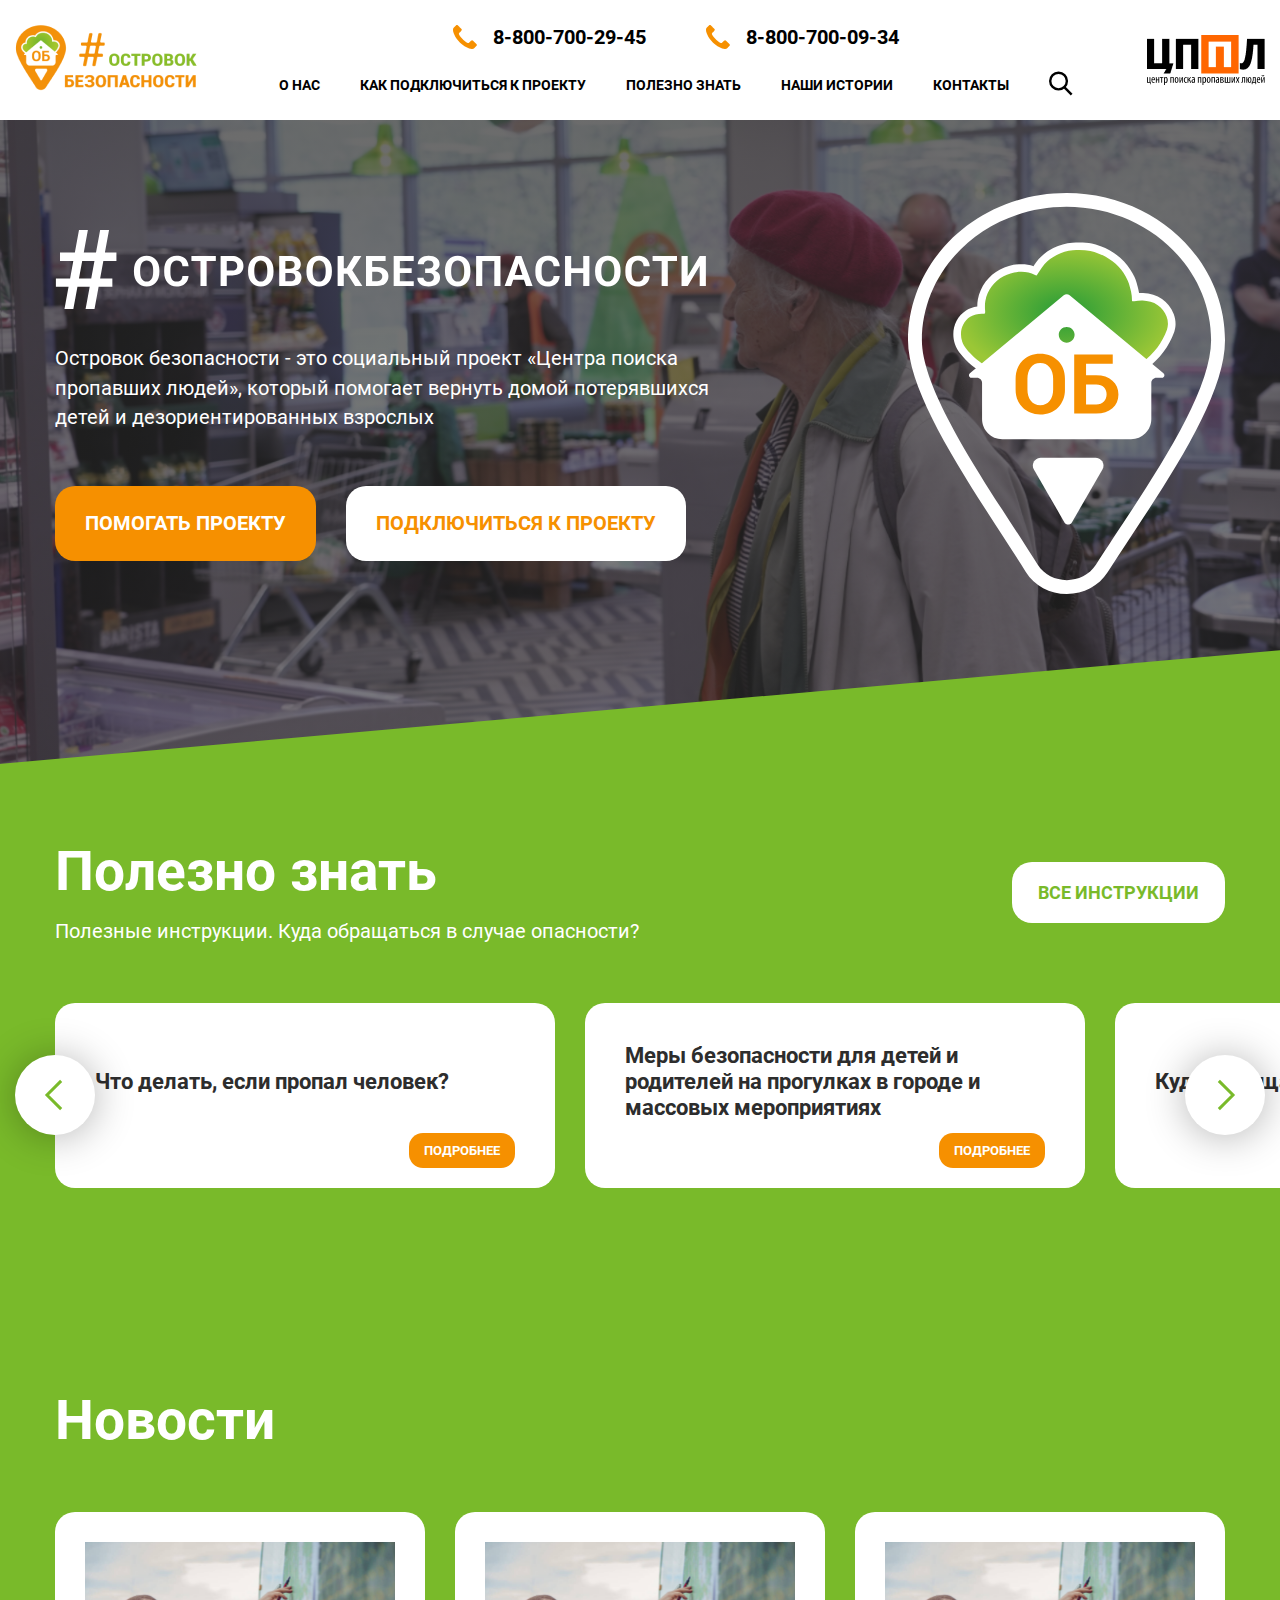
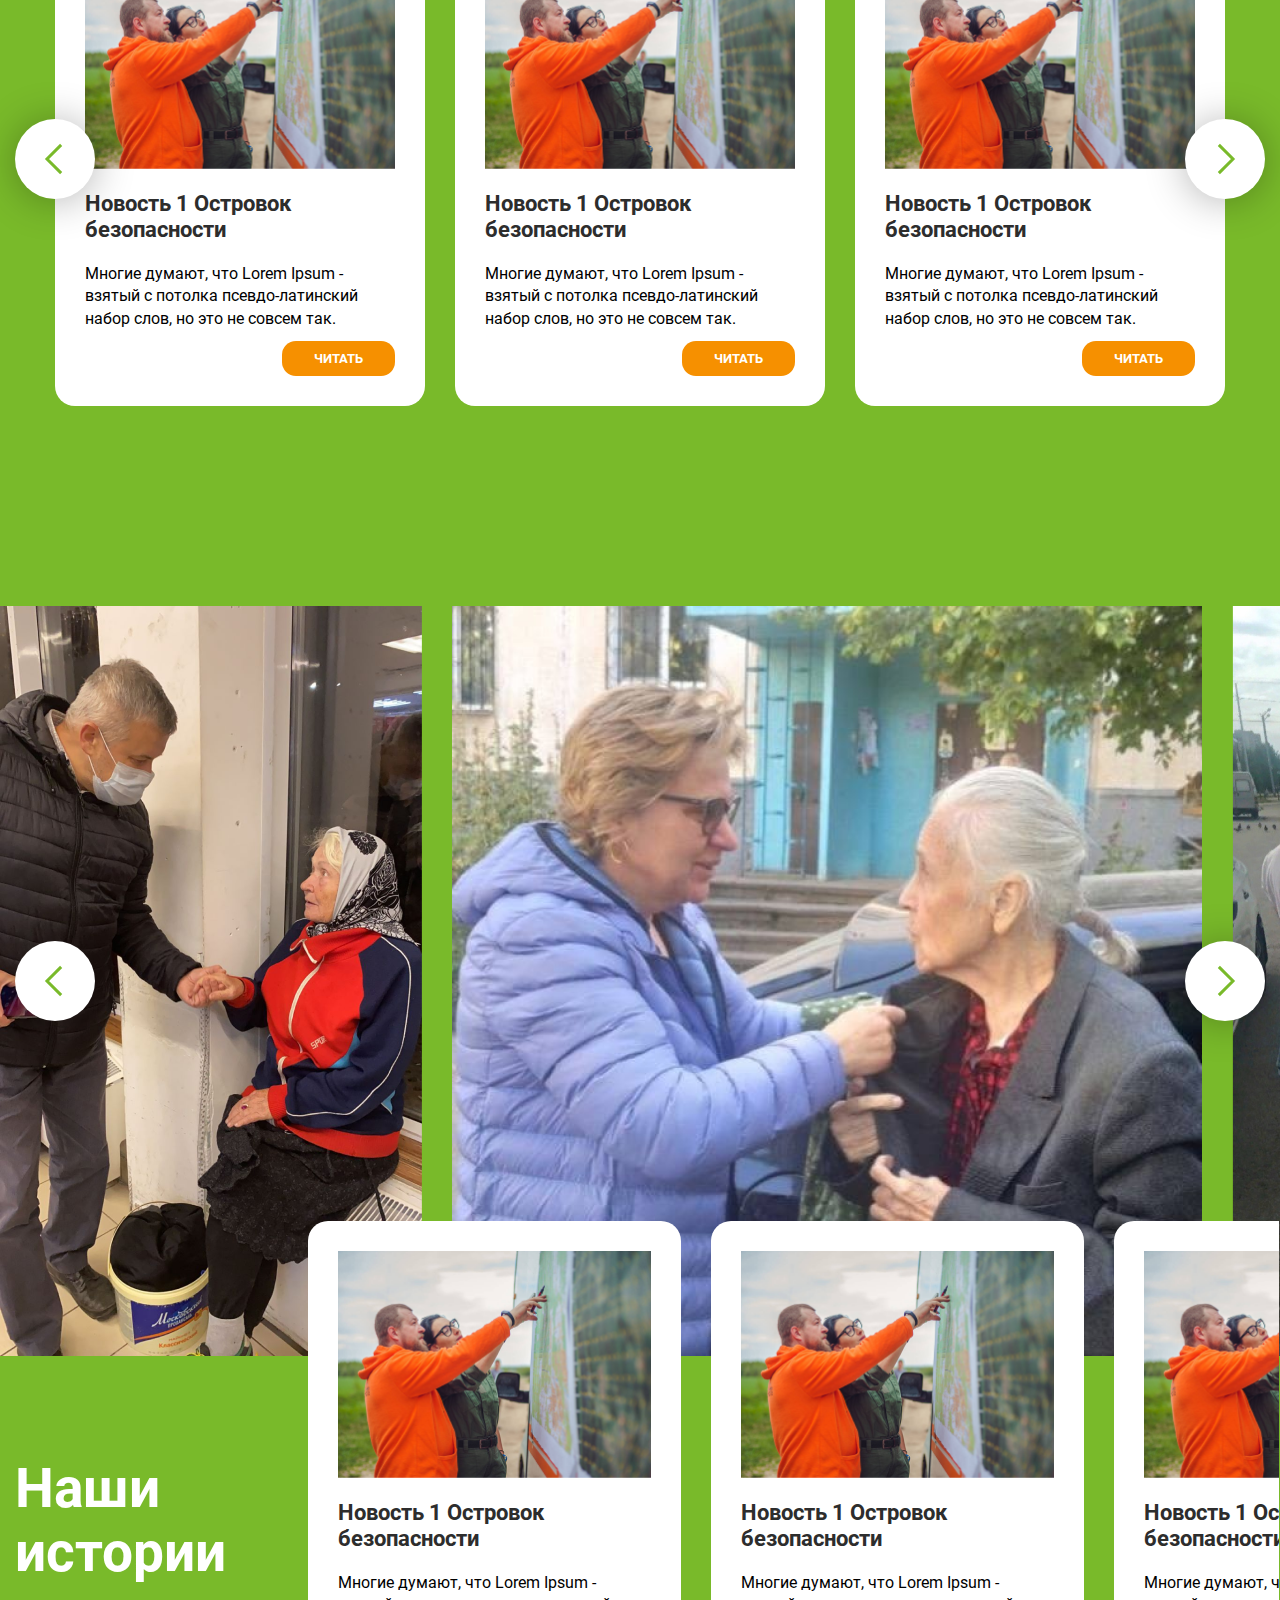
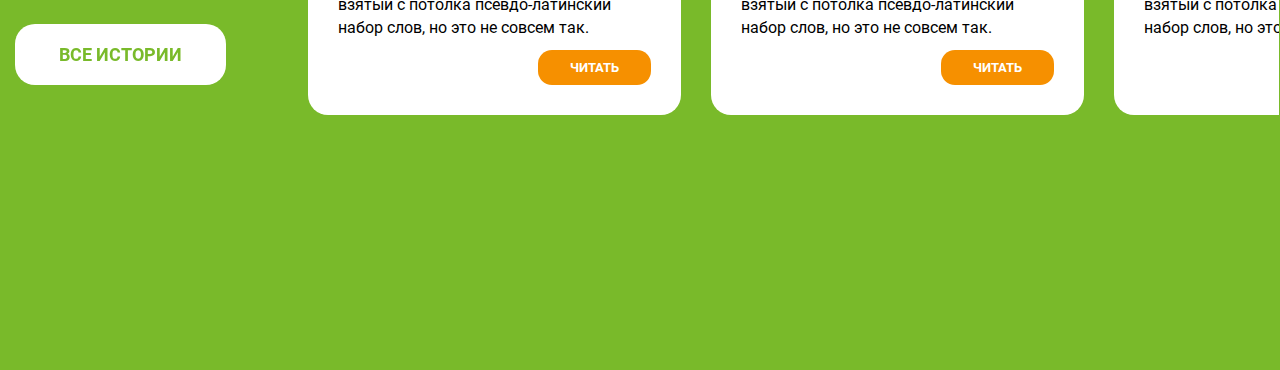
==== commit 1d047e40: "fix" ====
--- a/index.html
+++ b/index.html
@@ -5,7 +5,7 @@
     <meta charset="UTF-8">
     <meta name="viewport" content="width=device-width, initial-scale=1.0">
     <link rel="shortcut icon" href="/favicon.ico" type="image/x-icon">
-    <link rel="stylesheet" href="https://cdn.jsdelivr.net/npm/@fancyapps/ui@5.0/dist/fancybox/fancybox.css" />
+    <link rel="stylesheet" href="./css/swiper-bundle.min.css">
     <link rel="stylesheet" href="./css/style.css">
     <title>Островок безопасности</title>
 </head>
@@ -72,6 +72,423 @@
             </a>
         </div>  
     </header>
+    <main>
+        <section class="hero">
+            <div class="container">
+                <div class="hero__wrapper">
+                    <div class="hero__info">
+                        <div class="hero__logo">
+                            <img src="./img/main/hero-section/ico-logo.svg" alt="logo-image">
+                        </div>
+                        <div class="hero__text">
+                            Островок безопасности - это социальный проект «Центра поиска пропавших людей», который помогает вернуть домой потерявшихся детей и дезориентированных взрослых
+                        </div>
+                        <div class="hero__buttons">
+                            <a href="#" class="hero__button hero__button_orange">Помогать проекту</a>
+                            <a href="#" class="hero__button hero__button_white">подключиться к проекту</a>
+                        </div>
+                    </div>
+                    <div class="hero__image">
+                        <img src="./img/main/hero-section/ico-logo-2.svg" alt="logo-image">
+                    </div>
+                </div>
+            </div>
+            <div class="hero__triangle">
+                <svg width="1920" height="170" viewBox="0 0 1920 170" fill="none" xmlns="http://www.w3.org/2000/svg">
+                    <g filter="url(#filter0_d_4316_8)">
+                    <path d="M1924 170.5H4L1924 0V170.5Z" fill="#79BA2A"/>
+                    </g>
+                    <defs>
+                    <filter id="filter0_d_4316_8" x="0" y="0" width="1920" height="170" filterUnits="userSpaceOnUse" color-interpolation-filters="sRGB">
+                    <feFlood flood-opacity="0" result="BackgroundImageFix"/>
+                    <feColorMatrix in="SourceAlpha" type="matrix" values="0 0 0 0 0 0 0 0 0 0 0 0 0 0 0 0 0 0 127 0" result="hardAlpha"/>
+                    <feOffset dy="4"/>
+                    <feGaussianBlur stdDeviation="2"/>
+                    <feComposite in2="hardAlpha" operator="out"/>
+                    <feColorMatrix type="matrix" values="0 0 0 0 0 0 0 0 0 0 0 0 0 0 0 0 0 0 0.25 0"/>
+                    <feBlend mode="normal" in2="BackgroundImageFix" result="effect1_dropShadow_4316_8"/>
+                    <feBlend mode="normal" in="SourceGraphic" in2="effect1_dropShadow_4316_8" result="shape"/>
+                    </filter>
+                    </defs>
+                </svg>                    
+            </div>
+            <!-- <img src="./img/main/hero-section/triangle.svg" alt="triangle-image" class="hero__triangle"> -->
+        </section>
+        <section class="good">
+            <div class="container">
+                <div class="good__wrapper">
+                    <div class="good__block">
+                        <h2 class="title good__title">Полезно знать</h2>
+                        <p class="good__text">Полезные инструкции. Куда обращаться в случае опасности?</p>
+                    </div>
+                    <a href="#" class="good__button">
+                        Все инструкции
+                    </a>
+                </div>
+            </div>
+            <div class="good__container">
+                <div class="good__slider">
+                    <div class="swiper good__swiper">
+                        <div class="swiper-wrapper">
+                            <div class="swiper-slide">
+                                <div class="good__slide">
+                                    <div class="good__slide-text">
+                                        <p>Что делать, если пропал человек?</p>
+                                    </div>
+                                    <a href="#" class="good__slide-button">подробнее</a>
+                                </div>
+                            </div>
+                            <div class="swiper-slide">
+                                <div class="good__slide">
+                                    <div class="good__slide-text">
+                                        <p>Меры безопасности для детей и родителей на прогулках в городе и массовых мероприятиях</p>
+                                    </div>
+                                    <a href="#" class="good__slide-button">подробнее</a>
+                                </div>
+                            </div>
+                            <div class="swiper-slide">
+                                <div class="good__slide">
+                                    <div class="good__slide-text">
+                                        <p>Куда обращаться  в случае опасности?</p>
+                                    </div>
+                                    <a href="#" class="good__slide-button">подробнее</a>
+                                </div>
+                            </div>
+                            <div class="swiper-slide">
+                                <div class="good__slide">
+                                    <div class="good__slide-text">
+                                        <p>Что делать, если пропал человек?</p>
+                                    </div>
+                                    <a href="#" class="good__slide-button">подробнее</a>
+                                </div>
+                            </div>
+                            <div class="swiper-slide">
+                                <div class="good__slide">
+                                    <div class="good__slide-text">
+                                        <p>Меры безопасности для детей и родителей на прогулках в городе и массовых мероприятиях</p>
+                                    </div>
+                                    <a href="#" class="good__slide-button">подробнее</a>
+                                </div>
+                            </div>
+                            <div class="swiper-slide">
+                                <div class="good__slide">
+                                    <div class="good__slide-text">
+                                        <p>Куда обращаться  в случае опасности?</p>
+                                    </div>
+                                    <a href="#" class="good__slide-button">подробнее</a>
+                                </div>
+                            </div>
+                        </div>
+                    </div>
+                </div>
+                <div class="good__buttons">
+                    <button class="good__arrow prev" data-button="good-prev">
+                        <svg width="19" height="32" viewBox="0 0 19 32" fill="none" xmlns="http://www.w3.org/2000/svg">
+                            <path d="M17.1421 1.85786L3 16L17.1421 30.1421" stroke="#79BA2A" stroke-width="3"/>
+                        </svg>                            
+                    </button>
+                    <button class="good__arrow next" data-button="good-next">
+                        <svg width="19" height="32" viewBox="0 0 19 32" fill="none" xmlns="http://www.w3.org/2000/svg">
+                            <path d="M1.85786 1.85786L16 16L1.85786 30.1421" stroke="#79BA2A" stroke-width="3"/>
+                        </svg>                            
+                    </button>
+                </div>
+            </div>
+        </section>
+        <section class="news">
+            <div class="container">
+                <h2 class="title news__title">Новости</h2>
+            </div>
+            <div class="news__container">
+                <div class="news__slider">
+                    <div class="swiper news__swiper">
+                        <div class="swiper-wrapper">
+                            <div class="swiper-slide">
+                                <div class="news__slide">
+                                    <div class="card">
+                                        <div class="card__image">
+                                            <img src="./img/main/news-section/news-card-image.png" alt="image">
+                                        </div>
+                                        <div class="card__title">
+                                            Новость 1
+                                            Островок безопасности
+                                        </div>
+                                        <div class="card__text">
+                                            Многие думают, что Lorem Ipsum - взятый с потолка псевдо-латинский набор слов, но это не совсем так.
+                                        </div>
+                                        <a href="#" class="card__button">
+                                            Читать
+                                        </a>
+                                    </div>
+                                </div>
+                            </div>
+                            <div class="swiper-slide">
+                                <div class="news__slide">
+                                    <div class="card">
+                                        <div class="card__image">
+                                            <img src="./img/main/news-section/news-card-image.png" alt="image">
+                                        </div>
+                                        <div class="card__title">
+                                            Новость 1
+                                            Островок безопасности
+                                        </div>
+                                        <div class="card__text">
+                                            Многие думают, что Lorem Ipsum - взятый с потолка псевдо-латинский набор слов, но это не совсем так.
+                                        </div>
+                                        <a href="#" class="card__button">
+                                            Читать
+                                        </a>
+                                    </div>
+                                </div>
+                            </div>
+                            <div class="swiper-slide">
+                                <div class="news__slide">
+                                    <div class="card">
+                                        <div class="card__image">
+                                            <img src="./img/main/news-section/news-card-image.png" alt="image">
+                                        </div>
+                                        <div class="card__title">
+                                            Новость 1
+                                            Островок безопасности
+                                        </div>
+                                        <div class="card__text">
+                                            Многие думают, что Lorem Ipsum - взятый с потолка псевдо-латинский набор слов, но это не совсем так.
+                                        </div>
+                                        <a href="#" class="card__button">
+                                            Читать
+                                        </a>
+                                    </div>
+                                </div>
+                            </div>
+                            <div class="swiper-slide">
+                                <div class="news__slide">
+                                    <div class="card">
+                                        <div class="card__image">
+                                            <img src="./img/main/news-section/news-card-image.png" alt="image">
+                                        </div>
+                                        <div class="card__title">
+                                            Новость 1
+                                            Островок безопасности
+                                        </div>
+                                        <div class="card__text">
+                                            Многие думают, что Lorem Ipsum - взятый с потолка псевдо-латинский набор слов, но это не совсем так.
+                                        </div>
+                                        <a href="#" class="card__button">
+                                            Читать
+                                        </a>
+                                    </div>
+                                </div>
+                            </div>
+                        </div>
+                    </div>
+                </div>
+                <div class="good__buttons">
+                    <button class="good__arrow prev" data-button="news-prev">
+                        <svg width="19" height="32" viewBox="0 0 19 32" fill="none" xmlns="http://www.w3.org/2000/svg">
+                            <path d="M17.1421 1.85786L3 16L17.1421 30.1421" stroke="#79BA2A" stroke-width="3"/>
+                        </svg>                            
+                    </button>
+                    <button class="good__arrow next" data-button="news-next">
+                        <svg width="19" height="32" viewBox="0 0 19 32" fill="none" xmlns="http://www.w3.org/2000/svg">
+                            <path d="M1.85786 1.85786L16 16L1.85786 30.1421" stroke="#79BA2A" stroke-width="3"/>
+                        </svg>                            
+                    </button>
+                </div>
+            </div>
+        </section>
+        <section class="gallery">
+            <div class="gallery__container">
+                <div class="gallery__slider">
+                    <div class="swiper gallery__swiper">
+                        <div class="swiper-wrapper">
+                            <div class="swiper-slide">
+                                <div class="gallery__slide"><img src="./img/main/gallery-section/slide-2.png" alt="image"></div>
+                            </div>
+                            <div class="swiper-slide">
+                                <div class="gallery__slide"><img src="./img/main/gallery-section/slide-1.png" alt="image"></div>
+                            </div>
+                            <div class="swiper-slide">
+                                <div class="gallery__slide"><img src="./img/main/gallery-section/slide-3.png" alt="image"></div>
+                            </div>
+                            <div class="swiper-slide">
+                                <div class="gallery__slide"><img src="./img/main/gallery-section/slide-4.png" alt="image"></div>
+                            </div>
+                            <div class="swiper-slide">
+                                <div class="gallery__slide"><img src="./img/main/gallery-section/slide-5.png" alt="image"></div>
+                            </div>
+                            <div class="swiper-slide">
+                                <div class="gallery__slide"><img src="./img/main/gallery-section/slide-6.png" alt="image"></div>
+                            </div>
+                            <div class="swiper-slide">
+                                <div class="gallery__slide"><img src="./img/main/gallery-section/slide-7.png" alt="image"></div>
+                            </div>
+                            <div class="swiper-slide">
+                                <div class="gallery__slide"><img src="./img/main/gallery-section/slide-8.png" alt="image"></div>
+                            </div>
+                        </div>
+                        <div class="swiper-pagination gallery__pagination"></div>
+                    </div>
+                </div>
+                <div class="good__buttons">
+                    <button class="good__arrow prev" data-button="gallery-prev">
+                        <svg width="19" height="32" viewBox="0 0 19 32" fill="none" xmlns="http://www.w3.org/2000/svg">
+                            <path d="M17.1421 1.85786L3 16L17.1421 30.1421" stroke="#79BA2A" stroke-width="3"/>
+                        </svg>                            
+                    </button>
+                    <button class="good__arrow next" data-button="gallery-next">
+                        <svg width="19" height="32" viewBox="0 0 19 32" fill="none" xmlns="http://www.w3.org/2000/svg">
+                            <path d="M1.85786 1.85786L16 16L1.85786 30.1421" stroke="#79BA2A" stroke-width="3"/>
+                        </svg>                            
+                    </button>
+                </div>
+            </div>
+        </section>
+        <section class="history">
+            <div class="history__container">
+                <div class="history__wrapper">
+                    <div class="history__info">
+                        <h2 class="title history__title">
+                            Наши<br> 
+                            истории
+                        </h2>
+                        <a href="#" class="good__button">Все истории</a>
+                    </div>
+                    <div class="history__slider">
+                        <div class="swiper history__swiper">
+                            <div class="swiper-wrapper">
+                                <div class="swiper-slide">
+                                    <div class="history__slide">
+                                        <div class="card card_small">
+                                            <div class="card__image">
+                                                <img src="./img/main/news-section/news-card-image.png" alt="image">
+                                            </div>
+                                            <div class="card__title">
+                                                Новость 1
+                                                Островок безопасности
+                                            </div>
+                                            <div class="card__text">
+                                                Многие думают, что Lorem Ipsum - взятый с потолка псевдо-латинский набор слов, но это не совсем так.
+                                            </div>
+                                            <a href="#" class="card__button">
+                                                Читать
+                                            </a>
+                                        </div>
+                                    </div>
+                                </div>
+                                <div class="swiper-slide">
+                                    <div class="history__slide">
+                                        <div class="card card_small">
+                                            <div class="card__image">
+                                                <img src="./img/main/news-section/news-card-image.png" alt="image">
+                                            </div>
+                                            <div class="card__title">
+                                                Новость 1
+                                                Островок безопасности
+                                            </div>
+                                            <div class="card__text">
+                                                Многие думают, что Lorem Ipsum - взятый с потолка псевдо-латинский набор слов, но это не совсем так.
+                                            </div>
+                                            <a href="#" class="card__button">
+                                                Читать
+                                            </a>
+                                        </div>
+                                    </div>
+                                </div>
+                                <div class="swiper-slide">
+                                    <div class="history__slide">
+                                        <div class="card card_small">
+                                            <div class="card__image">
+                                                <img src="./img/main/news-section/news-card-image.png" alt="image">
+                                            </div>
+                                            <div class="card__title">
+                                                Новость 1
+                                                Островок безопасности
+                                            </div>
+                                            <div class="card__text">
+                                                Многие думают, что Lorem Ipsum - взятый с потолка псевдо-латинский набор слов, но это не совсем так.
+                                            </div>
+                                            <a href="#" class="card__button">
+                                                Читать
+                                            </a>
+                                        </div>
+                                    </div>
+                                </div>
+                                <div class="swiper-slide">
+                                    <div class="history__slide">
+                                        <div class="card card_small">
+                                            <div class="card__image">
+                                                <img src="./img/main/news-section/news-card-image.png" alt="image">
+                                            </div>
+                                            <div class="card__title">
+                                                Новость 1
+                                                Островок безопасности
+                                            </div>
+                                            <div class="card__text">
+                                                Многие думают, что Lorem Ipsum - взятый с потолка псевдо-латинский набор слов, но это не совсем так.
+                                            </div>
+                                            <a href="#" class="card__button">
+                                                Читать
+                                            </a>
+                                        </div>
+                                    </div>
+                                </div>
+                                <div class="swiper-slide">
+                                    <div class="history__slide">
+                                        <div class="card card_small">
+                                            <div class="card__image">
+                                                <img src="./img/main/news-section/news-card-image.png" alt="image">
+                                            </div>
+                                            <div class="card__title">
+                                                Новость 1
+                                                Островок безопасности
+                                            </div>
+                                            <div class="card__text">
+                                                Многие думают, что Lorem Ipsum - взятый с потолка псевдо-латинский набор слов, но это не совсем так.
+                                            </div>
+                                            <a href="#" class="card__button">
+                                                Читать
+                                            </a>
+                                        </div>
+                                    </div>
+                                </div>
+                                <div class="swiper-slide">
+                                    <div class="history__slide">
+                                        <div class="card card_small">
+                                            <div class="card__image">
+                                                <img src="./img/main/news-section/news-card-image.png" alt="image">
+                                            </div>
+                                            <div class="card__title">
+                                                Новость 1
+                                                Островок безопасности
+                                            </div>
+                                            <div class="card__text">
+                                                Многие думают, что Lorem Ipsum - взятый с потолка псевдо-латинский набор слов, но это не совсем так.
+                                            </div>
+                                            <a href="#" class="card__button">
+                                                Читать
+                                            </a>
+                                        </div>
+                                    </div>
+                                </div>
+                            </div>
+                        </div>
+                    </div>
+                </div>
+                <div class="good__buttons history__buttons">
+                    <button class="good__arrow prev" data-button="history-prev">
+                        <svg width="19" height="32" viewBox="0 0 19 32" fill="none" xmlns="http://www.w3.org/2000/svg">
+                            <path d="M17.1421 1.85786L3 16L17.1421 30.1421" stroke="#79BA2A" stroke-width="3"/>
+                        </svg>                            
+                    </button>
+                    <button class="good__arrow next" data-button="history-next">
+                        <svg width="19" height="32" viewBox="0 0 19 32" fill="none" xmlns="http://www.w3.org/2000/svg">
+                            <path d="M1.85786 1.85786L16 16L1.85786 30.1421" stroke="#79BA2A" stroke-width="3"/>
+                        </svg>                            
+                    </button>
+                </div>
+            </div>
+        </section>
+    </main>
     <div class="search">
         <div class="header__search">
             <form action="#" class="header__search-form">
@@ -163,6 +580,7 @@
         </div>
     </div>
     <script src="./script/inputmask.min.js"></script>
+    <script src="./script/swiper-bundle.min.js"></script>
     <script src="./script/script.js"></script>
 </body>
 
--- a/css/style.css
+++ b/css/style.css
@@ -117,6 +117,7 @@
   color: #000;
   min-width: 303px;
   font-size: 18px;
+  background: #79BA2A;
 }
 
 ol, ul {
@@ -131,13 +132,9 @@
   font-weight: 700;
 }
 
-@-webkit-keyframes openSearchModal {
-  0% {
-    opacity: 0;
-  }
-  100% {
-    opacity: 1;
-  }
+.triangle {
+  height: 1500px;
+  background: #79BA2A;
 }
 
 @keyframes openSearchModal {
@@ -148,55 +145,20 @@
     opacity: 1;
   }
 }
-@-webkit-keyframes openMoveSearchForm {
-  0% {
-    -webkit-transform: translateY(-130px);
-            transform: translateY(-130px);
-  }
-  100% {
-    -webkit-transform: translateY(0);
-            transform: translateY(0);
-  }
-}
 @keyframes openMoveSearchForm {
   0% {
-    -webkit-transform: translateY(-130px);
-            transform: translateY(-130px);
+    transform: translateY(-130px);
   }
   100% {
-    -webkit-transform: translateY(0);
-            transform: translateY(0);
-  }
-}
-@-webkit-keyframes openMoveMobileMenu {
-  0% {
-    -webkit-transform: translateX(-400px);
-            transform: translateX(-400px);
-  }
-  100% {
-    -webkit-transform: translateX(0);
-            transform: translateX(0);
+    transform: translateY(0);
   }
 }
 @keyframes openMoveMobileMenu {
   0% {
-    -webkit-transform: translateX(-400px);
-            transform: translateX(-400px);
+    transform: translateX(-400px);
   }
   100% {
-    -webkit-transform: translateX(0);
-            transform: translateX(0);
-  }
-}
-@-webkit-keyframes closeSearchModal {
-  0% {
-    opacity: 1;
-  }
-  50% {
-    opacity: 0;
-  }
-  100% {
-    display: none;
+    transform: translateX(0);
   }
 }
 @keyframes closeSearchModal {
@@ -210,82 +172,64 @@
     display: none;
   }
 }
-@-webkit-keyframes closeMoveSearchForm {
-  0% {
-    -webkit-transform: translateY(0);
-            transform: translateY(0);
-  }
-  100% {
-    -webkit-transform: translateY(-130px);
-            transform: translateY(-130px);
-  }
-}
 @keyframes closeMoveSearchForm {
   0% {
-    -webkit-transform: translateY(0);
-            transform: translateY(0);
+    transform: translateY(0);
   }
   100% {
-    -webkit-transform: translateY(-130px);
-            transform: translateY(-130px);
-  }
-}
-@-webkit-keyframes closeMoveMobileMenu {
-  0% {
-    -webkit-transform: translateX(0);
-            transform: translateX(0);
-  }
-  100% {
-    -webkit-transform: translateX(-400px);
-            transform: translateX(-400px);
+    transform: translateY(-130px);
   }
 }
 @keyframes closeMoveMobileMenu {
   0% {
-    -webkit-transform: translateX(0);
-            transform: translateX(0);
+    transform: translateX(0);
   }
   100% {
-    -webkit-transform: translateX(-400px);
-            transform: translateX(-400px);
-  }
-}
-@-webkit-keyframes openSearchMobileMenu {
-  0% {
-    opacity: 0;
-    -webkit-transform: translateY(30px);
-            transform: translateY(30px);
-  }
-  100% {
-    opacity: 1;
-    -webkit-transform: translateY(0);
-            transform: translateY(0);
+    transform: translateX(-400px);
   }
 }
 @keyframes openSearchMobileMenu {
   0% {
     opacity: 0;
-    -webkit-transform: translateY(30px);
-            transform: translateY(30px);
+    transform: translateY(30px);
   }
   100% {
     opacity: 1;
-    -webkit-transform: translateY(0);
-            transform: translateY(0);
+    transform: translateY(0);
   }
 }
 .container {
   max-width: 1310px;
   width: 100%;
   padding: 0 15px;
-  -webkit-box-sizing: border-box;
-          box-sizing: border-box;
+  box-sizing: border-box;
   margin: 0 auto;
 }
 
-@media (max-width: 990px) {
-  .container {
-    max-width: 890px;
+.title {
+  font-size: 55px;
+  font-weight: 700;
+  line-height: 64px;
+  letter-spacing: 3%;
+  text-align: left;
+}
+
+@media (max-width: 1022px) {
+  .title {
+    font-size: 44px;
+    font-weight: 700;
+    line-height: 52px;
+    letter-spacing: 3%;
+    text-align: left;
+  }
+}
+@media (max-width: 606px) {
+  .title {
+    font-size: 38px;
+    font-weight: 700;
+    line-height: 45px;
+    letter-spacing: 3%;
+    text-align: left;
   }
 }
 .anchor {
@@ -300,6 +244,124 @@
     height: 95px;
   }
 }
+.card {
+  display: flex;
+  flex-direction: column;
+  padding: 30px;
+  background: #fff;
+  border-radius: 20px;
+}
+.card__image {
+  height: 227px;
+  margin-bottom: 22px;
+}
+.card__image img {
+  width: 100%;
+  height: 100%;
+  -o-object-fit: cover;
+     object-fit: cover;
+}
+.card__title {
+  color: rgb(45, 45, 45);
+  font-size: 22px;
+  font-weight: 700;
+  line-height: 26px;
+  letter-spacing: 3%;
+  text-align: left;
+  display: -webkit-box;
+  -webkit-line-clamp: 2;
+  -webkit-box-orient: vertical;
+  overflow: hidden;
+  margin-bottom: 20px;
+}
+.card__text {
+  font-size: 16px;
+  font-weight: 400;
+  line-height: 142%;
+  letter-spacing: 0%;
+  text-align: left;
+  margin-bottom: 10px;
+  display: -webkit-box;
+  -webkit-line-clamp: 3;
+  -webkit-box-orient: vertical;
+  overflow: hidden;
+}
+.card__button {
+  border-radius: 14px;
+  background: rgb(246, 144, 0);
+  color: rgb(255, 255, 255);
+  font-size: 13px;
+  font-weight: 700;
+  line-height: 15px;
+  letter-spacing: 6%;
+  text-align: center;
+  text-transform: uppercase;
+  transition: 0.3s all;
+  padding: 12px 15px;
+  box-sizing: border-box;
+  display: flex;
+  align-items: center;
+  justify-content: center;
+  max-width: 113px;
+  width: 100%;
+  margin-top: auto;
+  margin-left: auto;
+  height: 35px;
+}
+
+@media (max-width: 1022px) {
+  .card_small {
+    padding: 20px;
+  }
+  .card_small .card__title {
+    font-size: 22px;
+    line-height: 25px;
+  }
+  .card_small .card__image {
+    height: 150px;
+  }
+  .card_small .card__text {
+    margin-bottom: 30px;
+  }
+}
+@media (max-width: 606px) {
+  .card {
+    padding: 20px;
+  }
+  .card__image {
+    height: 179px;
+  }
+  .card__title {
+    font-size: 20px;
+    font-weight: 700;
+    line-height: 23px;
+    letter-spacing: 1%;
+    text-align: left;
+  }
+  .card__text {
+    font-size: 16px;
+    font-weight: 400;
+    line-height: 142%;
+    display: -webkit-box;
+    -webkit-line-clamp: 4;
+    -webkit-box-orient: vertical;
+    overflow: hidden;
+    margin-bottom: 20px;
+  }
+  .card_small {
+    padding: 20px;
+  }
+  .card_small .card__title {
+    font-size: 20px;
+    line-height: 23px;
+  }
+  .card_small .card__image {
+    height: 179px;
+  }
+  .card_small .card__text {
+    margin-bottom: 20px;
+  }
+}
 .header {
   background: #fff;
   position: sticky;
@@ -310,15 +372,9 @@
   max-width: 1390px;
 }
 .header__wrapper {
-  display: -webkit-box;
-  display: -ms-flexbox;
-  display: flex;
-  -webkit-box-align: center;
-      -ms-flex-align: center;
-          align-items: center;
-  -webkit-box-pack: justify;
-      -ms-flex-pack: justify;
-          justify-content: space-between;
+  display: flex;
+  align-items: center;
+  justify-content: space-between;
   gap: 20px;
 }
 .header__logo {
@@ -333,8 +389,6 @@
 .header__image {
   max-width: 118px;
   width: 100%;
-  display: -webkit-box;
-  display: -ms-flexbox;
   display: flex;
 }
 .header__image img {
@@ -344,37 +398,20 @@
      object-fit: cover;
 }
 .header__body {
-  display: -webkit-box;
-  display: -ms-flexbox;
-  display: flex;
-  -webkit-box-orient: vertical;
-  -webkit-box-direction: normal;
-      -ms-flex-direction: column;
-          flex-direction: column;
-  -webkit-box-align: center;
-      -ms-flex-align: center;
-          align-items: center;
+  display: flex;
+  flex-direction: column;
+  align-items: center;
   gap: 22px;
 }
 .header__contacts {
-  display: -webkit-box;
-  display: -ms-flexbox;
-  display: flex;
-  -webkit-box-align: center;
-      -ms-flex-align: center;
-          align-items: center;
-  -webkit-box-pack: center;
-      -ms-flex-pack: center;
-          justify-content: center;
+  display: flex;
+  align-items: center;
+  justify-content: center;
   gap: 60px;
 }
 .header__contacts-link {
-  display: -webkit-box;
-  display: -ms-flexbox;
-  display: flex;
-  -webkit-box-align: center;
-      -ms-flex-align: center;
-          align-items: center;
+  display: flex;
+  align-items: center;
   gap: 16px;
   font-size: 20px;
   font-weight: 700;
@@ -384,21 +421,14 @@
   text-transform: uppercase;
 }
 .header__contacts-link svg {
-  display: -webkit-box;
-  display: -ms-flexbox;
-  display: flex;
-  -ms-flex-negative: 0;
-      flex-shrink: 0;
+  display: flex;
+  flex-shrink: 0;
   width: 24px;
   height: 24px;
 }
 .header__list {
-  display: -webkit-box;
-  display: -ms-flexbox;
-  display: flex;
-  -webkit-box-align: center;
-      -ms-flex-align: center;
-          align-items: center;
+  display: flex;
+  align-items: center;
   gap: 40px;
 }
 .header__list-link {
@@ -408,7 +438,6 @@
   letter-spacing: 3%;
   text-align: center;
   text-transform: uppercase;
-  -webkit-transition: 0.3s all;
   transition: 0.3s all;
   position: relative;
 }
@@ -421,17 +450,12 @@
   width: 100%;
   height: 100%;
   border-bottom: 2px solid rgb(155, 199, 54);
-  -webkit-box-shadow: inset 0px -1px 0px 0px rgb(155, 199, 54);
-          box-shadow: inset 0px -1px 0px 0px rgb(155, 199, 54);
-  -webkit-transition: 0.3s all;
+  box-shadow: inset 0px -1px 0px 0px rgb(155, 199, 54);
   transition: 0.3s all;
   pointer-events: none;
-  -webkit-box-sizing: content-box;
-          box-sizing: content-box;
+  box-sizing: content-box;
 }
 .header__list-link_icon {
-  display: -webkit-box;
-  display: -ms-flexbox;
   display: flex;
   width: 24px;
   height: 24px;
@@ -441,34 +465,21 @@
   padding: 0;
   border: none;
   display: none;
-  -webkit-box-align: center;
-      -ms-flex-align: center;
-          align-items: center;
-  -webkit-box-pack: center;
-      -ms-flex-pack: center;
-          justify-content: center;
+  align-items: center;
+  justify-content: center;
   width: 24px;
   height: 16px;
-  -ms-flex-negative: 0;
-      flex-shrink: 0;
+  flex-shrink: 0;
 }
 .header__block {
-  display: -webkit-box;
-  display: -ms-flexbox;
-  display: flex;
-  -webkit-box-align: center;
-      -ms-flex-align: center;
-          align-items: center;
+  display: flex;
+  align-items: center;
   gap: 35px;
 }
 .header__callback {
   display: none;
-  -webkit-box-align: center;
-      -ms-flex-align: center;
-          align-items: center;
-  -webkit-box-pack: center;
-      -ms-flex-pack: center;
-          justify-content: center;
+  align-items: center;
+  justify-content: center;
   gap: 15px;
   color: rgb(255, 255, 255);
   height: 55px;
@@ -479,51 +490,32 @@
   text-align: center;
   text-transform: uppercase;
   border-radius: 14px;
-  -webkit-box-shadow: 0px 2px 20px 0px rgba(255, 255, 255, 0.15);
-          box-shadow: 0px 2px 20px 0px rgba(255, 255, 255, 0.15);
+  box-shadow: 0px 2px 20px 0px rgba(255, 255, 255, 0.15);
   background: rgb(121, 186, 42);
   width: 100%;
 }
 .header__callback svg {
   width: 24px;
   height: 24px;
-  display: -webkit-box;
-  display: -ms-flexbox;
-  display: flex;
-  -ms-flex-negative: 0;
-      flex-shrink: 0;
+  display: flex;
+  flex-shrink: 0;
 }
 .header__search {
   height: 120px;
-  display: -webkit-box;
-  display: -ms-flexbox;
-  display: flex;
-  -webkit-box-align: center;
-      -ms-flex-align: center;
-          align-items: center;
-  -webkit-box-pack: center;
-      -ms-flex-pack: center;
-          justify-content: center;
+  display: flex;
+  align-items: center;
+  justify-content: center;
   width: 100%;
   z-index: 12;
   background: #fff;
-  -webkit-transform: translateY(-130px);
-      -ms-transform: translateY(-130px);
-          transform: translateY(-130px);
+  transform: translateY(-130px);
   padding: 0 30px;
-  -webkit-box-sizing: border-box;
-          box-sizing: border-box;
+  box-sizing: border-box;
 }
 .header__search-form {
-  display: -webkit-box;
-  display: -ms-flexbox;
-  display: flex;
-  -webkit-box-align: center;
-      -ms-flex-align: center;
-          align-items: center;
-  -webkit-box-pack: justify;
-      -ms-flex-pack: justify;
-          justify-content: space-between;
+  display: flex;
+  align-items: center;
+  justify-content: space-between;
   gap: 20px;
   padding-bottom: 5px;
   border-bottom: 1px solid rgb(0, 0, 0);
@@ -542,15 +534,6 @@
   border: none;
   height: 34px;
 }
-.header__search-input::-webkit-input-placeholder {
-  color: rgb(0, 0, 0);
-  font-family: "Roboto", sans-serif;
-  font-size: 17px;
-  font-weight: 400;
-  line-height: 20px;
-  letter-spacing: 0%;
-  text-align: left;
-}
 .header__search-input::-moz-placeholder {
   color: rgb(0, 0, 0);
   font-family: "Roboto", sans-serif;
@@ -560,24 +543,6 @@
   letter-spacing: 0%;
   text-align: left;
 }
-.header__search-input:-ms-input-placeholder {
-  color: rgb(0, 0, 0);
-  font-family: "Roboto", sans-serif;
-  font-size: 17px;
-  font-weight: 400;
-  line-height: 20px;
-  letter-spacing: 0%;
-  text-align: left;
-}
-.header__search-input::-ms-input-placeholder {
-  color: rgb(0, 0, 0);
-  font-family: "Roboto", sans-serif;
-  font-size: 17px;
-  font-weight: 400;
-  line-height: 20px;
-  letter-spacing: 0%;
-  text-align: left;
-}
 .header__search-input::placeholder {
   color: rgb(0, 0, 0);
   font-family: "Roboto", sans-serif;
@@ -588,31 +553,20 @@
   text-align: left;
 }
 .header__search-buttons {
-  display: -webkit-box;
-  display: -ms-flexbox;
-  display: flex;
-  -webkit-box-align: center;
-      -ms-flex-align: center;
-          align-items: center;
+  display: flex;
+  align-items: center;
   gap: 15px;
 }
 .header__search-button {
-  display: -webkit-box;
-  display: -ms-flexbox;
-  display: flex;
-  -webkit-box-align: center;
-      -ms-flex-align: center;
-          align-items: center;
-  -webkit-box-pack: center;
-      -ms-flex-pack: center;
-          justify-content: center;
+  display: flex;
+  align-items: center;
+  justify-content: center;
   padding: 0;
   background: transparent;
   border: none;
   width: 34px;
   height: 34px;
-  -ms-flex-negative: 0;
-      flex-shrink: 0;
+  flex-shrink: 0;
 }
 
 @media (max-width: 1200px) {
@@ -620,14 +574,9 @@
     display: none;
   }
   .header__list_mobile {
-    -webkit-box-orient: vertical;
-    -webkit-box-direction: normal;
-        -ms-flex-direction: column;
-            flex-direction: column;
+    flex-direction: column;
     gap: 40px;
-    -webkit-box-align: start;
-        -ms-flex-align: start;
-            align-items: flex-start;
+    align-items: flex-start;
     margin-bottom: 40px;
   }
   .header__list_mobile .header__list-item {
@@ -637,10 +586,7 @@
     display: none;
   }
   .header__body {
-    -webkit-box-orient: horizontal;
-    -webkit-box-direction: normal;
-        -ms-flex-direction: row;
-            flex-direction: row;
+    flex-direction: row;
     gap: 47px;
   }
   .header__logo {
@@ -659,18 +605,11 @@
     line-height: 21px;
   }
   .header__contacts_mobile {
-    -webkit-box-orient: vertical;
-    -webkit-box-direction: normal;
-        -ms-flex-direction: column;
-            flex-direction: column;
-    -webkit-box-align: start;
-        -ms-flex-align: start;
-            align-items: flex-start;
+    flex-direction: column;
+    align-items: flex-start;
     gap: 40px;
   }
   .header__burger {
-    display: -webkit-box;
-    display: -ms-flexbox;
     display: flex;
   }
 }
@@ -711,14 +650,9 @@
     display: none;
   }
   .header__list_mobile {
-    -webkit-box-orient: vertical;
-    -webkit-box-direction: normal;
-        -ms-flex-direction: column;
-            flex-direction: column;
+    flex-direction: column;
     gap: 40px;
-    -webkit-box-align: start;
-        -ms-flex-align: start;
-            align-items: flex-start;
+    align-items: flex-start;
     margin-bottom: 0px;
   }
   .header__list_mobile .header__list-item {
@@ -745,21 +679,603 @@
     margin-bottom: 5px;
   }
   .header__callback {
-    display: -webkit-box;
-    display: -ms-flexbox;
     display: flex;
   }
   .header__logo {
-    display: -webkit-box;
-    display: -ms-flexbox;
     display: flex;
-    -ms-flex-negative: 0;
-        flex-shrink: 0;
+    flex-shrink: 0;
   }
 }
 @media (max-width: 360px) {
   .header__block {
     gap: 15px;
+  }
+}
+.hero {
+  padding: 73px 0 166px 0;
+  background: linear-gradient(rgba(45, 45, 45, 0.7), rgba(45, 45, 45, 0.6)), url(../img/main/hero-section/background.png) center/cover no-repeat;
+  position: relative;
+  overflow: hidden;
+}
+.hero__wrapper {
+  display: flex;
+  align-items: center;
+  justify-content: space-between;
+  gap: 20px;
+}
+.hero__logo {
+  max-width: 651px;
+  width: 100%;
+  margin-bottom: 30px;
+}
+.hero__logo img {
+  width: 100%;
+  height: 100%;
+  -o-object-fit: cover;
+     object-fit: cover;
+}
+.hero__text {
+  color: rgb(255, 255, 255);
+  font-size: 20px;
+  font-weight: 400;
+  line-height: 148%;
+  letter-spacing: 0%;
+  text-align: left;
+  margin-bottom: 53px;
+  max-width: 706px;
+  width: 100%;
+}
+.hero__buttons {
+  display: flex;
+  gap: 30px;
+}
+.hero__button {
+  display: flex;
+  align-items: center;
+  justify-content: center;
+  padding: 26px 30px;
+  border-radius: 20px;
+  font-family: "Roboto", sans-serif;
+  font-size: 20px;
+  font-weight: 700;
+  line-height: 23px;
+  letter-spacing: 3%;
+  text-align: center;
+  text-transform: uppercase;
+  transition: 0.3s all;
+}
+.hero__button_orange {
+  color: #fff;
+  background: rgb(246, 144, 0);
+}
+.hero__button_white {
+  background: #fff;
+  color: rgb(246, 144, 0);
+}
+.hero__image {
+  max-width: 317px;
+  width: 100%;
+}
+.hero__image img {
+  width: 100%;
+  height: 100%;
+  -o-object-fit: cover;
+     object-fit: cover;
+}
+.hero__triangle {
+  position: absolute;
+  bottom: 0;
+  left: 0;
+  right: 0;
+  width: 101%;
+  display: flex;
+  transform: translateX(-1%);
+}
+.hero__triangle svg {
+  width: 100%;
+  height: 100%;
+}
+
+@media (max-width: 1390px) {
+  .hero__wrapper {
+    padding: 0 40px;
+  }
+}
+@media (max-width: 1200px) {
+  .hero__image {
+    max-width: 230px;
+  }
+}
+@media (max-width: 1022px) {
+  .hero {
+    padding: 104px 0 205px 0;
+  }
+  .hero__wrapper {
+    padding: 0 27.5px;
+  }
+  .hero__logo {
+    max-width: 411px;
+  }
+  .hero__text {
+    font-size: 17px;
+    font-weight: 400;
+    line-height: 148%;
+    letter-spacing: 3%;
+    text-align: left;
+    margin-bottom: 50px;
+    max-width: 533px;
+  }
+  .hero__buttons {
+    gap: 20px;
+  }
+  .hero__button {
+    font-size: 16px;
+    font-weight: 700;
+    line-height: 19px;
+    padding: 14px 24px;
+    border-radius: 14px;
+  }
+}
+@media (max-width: 800px) {
+  .hero__buttons {
+    flex-direction: column;
+  }
+  .hero__button {
+    max-width: 319px;
+  }
+}
+@media (max-width: 606px) {
+  .hero {
+    padding: 40px 0 60px 0;
+    background: linear-gradient(rgba(45, 45, 45, 0.7), rgba(45, 45, 45, 0.6)), url(../img/main/hero-section/background.png) 70%/cover no-repeat;
+  }
+  .hero__wrapper {
+    flex-direction: column;
+    gap: 40px;
+    align-items: center;
+  }
+  .hero__button {
+    max-width: 100%;
+  }
+  .hero__image {
+    max-width: 150px;
+  }
+}
+.good {
+  padding: 75px 0 100px 0;
+  background: #79BA2A;
+  overflow: hidden;
+}
+.good__wrapper {
+  display: flex;
+  align-items: center;
+  justify-content: space-between;
+  margin-bottom: 56px;
+}
+.good__title {
+  color: #fff;
+}
+.good__block {
+  display: flex;
+  flex-direction: column;
+  gap: 14px;
+}
+.good__text {
+  color: #fff;
+  font-size: 20px;
+  font-weight: 400;
+  line-height: 148%;
+  letter-spacing: 0%;
+  text-align: left;
+}
+.good__button {
+  border-radius: 20px;
+  background: rgb(255, 255, 255);
+  display: flex;
+  align-items: center;
+  justify-content: center;
+  color: rgb(121, 186, 42);
+  font-size: 18px;
+  font-weight: 700;
+  letter-spacing: 3%;
+  text-align: center;
+  text-transform: uppercase;
+  transition: 0.3s all;
+  padding: 18px 24px;
+  border: 2px solid transparent;
+  box-sizing: border-box;
+}
+.good__container {
+  display: grid;
+  grid-template-columns: minmax(15px, 1fr) minmax(200px, 1360px) minmax(15px, 1fr);
+}
+.good__slider {
+  grid-column: 2/span 2;
+  grid-row: 1/span 1;
+  padding-left: 40px;
+}
+.good__swiper {
+  padding-right: 15px;
+}
+.good__swiper .swiper-slide {
+  width: -moz-max-content;
+  width: max-content;
+}
+.good__slide {
+  height: 185px;
+  border-radius: 20px;
+  background: rgb(255, 255, 255);
+  padding: 40px 40px 20px 40px;
+  box-sizing: border-box;
+  width: 500px;
+  display: flex;
+  flex-direction: column;
+}
+.good__slide-text {
+  height: 78px;
+  display: flex;
+  align-items: center;
+}
+.good__slide-text p {
+  color: rgb(45, 45, 45);
+  font-size: 22px;
+  font-weight: 700;
+  line-height: 26px;
+  letter-spacing: 3%;
+  text-align: left;
+  display: -webkit-box;
+  -webkit-line-clamp: 3;
+  -webkit-box-orient: vertical;
+  overflow: hidden;
+}
+.good__slide-button {
+  border-radius: 14px;
+  background: rgb(246, 144, 0);
+  color: rgb(255, 255, 255);
+  font-size: 13px;
+  font-weight: 700;
+  line-height: 15px;
+  letter-spacing: 6%;
+  text-align: center;
+  text-transform: uppercase;
+  transition: 0.3s all;
+  padding: 12px 15px;
+  box-sizing: border-box;
+  display: flex;
+  align-items: center;
+  justify-content: center;
+  width: -moz-max-content;
+  width: max-content;
+  margin-top: auto;
+  margin-left: auto;
+  height: 35px;
+}
+.good__buttons {
+  grid-column: 2/span 1;
+  grid-row: 1/span 1;
+  z-index: 11;
+  display: flex;
+  align-items: center;
+  justify-content: space-between;
+  visibility: hidden;
+}
+.good__arrow {
+  display: flex;
+  align-items: center;
+  justify-content: center;
+  width: 80px;
+  height: 80px;
+  background: #fff;
+  box-shadow: 0px 2px 40px 0px rgba(0, 0, 0, 0.3);
+  border: none;
+  padding: 0;
+  border-radius: 100%;
+  visibility: visible;
+}
+.good__arrow.prev {
+  padding-right: 3px;
+}
+.good__arrow.next {
+  padding-left: 3px;
+}
+
+@media (max-width: 1390px) {
+  .good__wrapper {
+    padding: 0 40px 0 40px;
+  }
+}
+@media (max-width: 1022px) {
+  .good {
+    padding: 85px 0 70px 0;
+  }
+  .good__button {
+    font-size: 16px;
+    font-weight: 700;
+    line-height: 19px;
+    padding: 17px 23px;
+    white-space: nowrap;
+  }
+  .good__text {
+    font-size: 17px;
+    font-weight: 400;
+    line-height: 148%;
+  }
+  .good__wrapper {
+    padding: 0 27.5px;
+    gap: 20px;
+  }
+  .good__slider {
+    grid-column: 2/span 1;
+    padding-right: 27.5px;
+    padding-left: 27.5px;
+  }
+  .good__slide {
+    height: 167px;
+    width: 100%;
+    padding: 30px 20px 20px 30px;
+  }
+  .good__slide-text {
+    align-items: flex-start;
+  }
+  .good__slide-text p {
+    font-size: 20px;
+    font-weight: 700;
+    line-height: 23px;
+    letter-spacing: 1%;
+  }
+  .good__arrow {
+    width: 55px;
+    height: 55px;
+  }
+  .good__arrow svg {
+    width: 15px;
+    height: 15px;
+  }
+}
+@media (max-width: 606px) {
+  .good {
+    padding: 65px 0 85px 0;
+  }
+  .good__wrapper {
+    flex-direction: column;
+    gap: 75px;
+  }
+  .good__block {
+    gap: 22px;
+  }
+  .good__button {
+    width: 100%;
+  }
+  .good__slider {
+    grid-column: 2/span 2;
+    padding-right: 0;
+  }
+  .good__slide {
+    height: 181px;
+    padding: 20px;
+  }
+}
+.news {
+  padding: 100px 0;
+  background: #79BA2A;
+  overflow: hidden;
+}
+.news__title {
+  color: #fff;
+  margin-bottom: 60px;
+}
+.news__container {
+  display: grid;
+  grid-template-columns: minmax(15px, 1fr) minmax(200px, 1360px) minmax(15px, 1fr);
+}
+.news__slider {
+  grid-column: 2/span 1;
+  grid-row: 1/span 1;
+  padding: 0 40px;
+}
+
+@media (max-width: 1390px) {
+  .news__title {
+    padding-left: 40px;
+  }
+}
+@media (max-width: 1022px) {
+  .news {
+    padding: 70px 0 60px 0;
+  }
+  .news__title {
+    padding-left: 27.5px;
+  }
+  .news__slider {
+    padding: 0 27.5px;
+  }
+}
+@media (max-width: 700px) {
+  .news__slider {
+    grid-column: 2/span 2;
+    padding: 0 0 0 27.5px;
+  }
+  .news__swiper {
+    padding-right: 44px;
+  }
+}
+@media (max-width: 606px) {
+  .news {
+    padding: 85px 0 60px 0;
+  }
+  .news__title {
+    margin-bottom: 47px;
+  }
+}
+.gallery {
+  padding: 100px 0 0 0;
+  background: #79BA2A;
+  overflow: hidden;
+}
+.gallery__container {
+  display: grid;
+  grid-template-columns: minmax(15px, 1fr) minmax(200px, 1360px) minmax(15px, 1fr);
+}
+.gallery__slide {
+  height: 750px;
+  width: -moz-max-content;
+  width: max-content;
+}
+.gallery__slide img {
+  width: 100%;
+  height: 100%;
+  -o-object-fit: cover;
+     object-fit: cover;
+  display: flex;
+}
+.gallery__slider {
+  grid-column: 1/span 3;
+  grid-row: 1/span 1;
+}
+.gallery__slider .swiper-slide {
+  width: -moz-max-content;
+  width: max-content;
+}
+.gallery__pagination {
+  display: none;
+  align-items: center;
+  gap: 13px;
+  bottom: 33px !important;
+  justify-content: center;
+}
+.gallery__pagination .gallery-bullet {
+  display: block;
+  width: 8px;
+  height: 8px;
+  border-radius: 100%;
+  background: rgb(255, 255, 255);
+  opacity: 0.6;
+}
+.gallery__pagination .gallery-bullet-active {
+  opacity: 1;
+}
+
+@media (max-width: 1022px) {
+  .gallery__slide {
+    height: 600px;
+  }
+}
+@media (max-width: 606px) {
+  .gallery__slide {
+    height: 540px;
+  }
+  .gallery__pagination {
+    display: flex;
+  }
+}
+.history {
+  overflow: hidden;
+  transform: translateY(-135px);
+  z-index: 11;
+  position: relative;
+  padding: 0 0 120px 0;
+}
+.history__container {
+  display: grid;
+  grid-template-columns: minmax(15px, 1fr) minmax(200px, 1360px) minmax(15px, 1fr);
+}
+.history__buttons {
+  display: none;
+}
+.history__wrapper {
+  grid-column: 2/span 2;
+  display: flex;
+  align-items: flex-end;
+  gap: 82px;
+}
+.history__info {
+  display: flex;
+  flex-direction: column;
+  gap: 40px;
+  padding-bottom: 30px;
+}
+.history__title {
+  color: #fff;
+}
+.history__swiper .swiper-slide {
+  width: -moz-max-content !important;
+  width: max-content !important;
+}
+.history__slide {
+  width: 373px;
+}
+.history__slider {
+  width: calc(100% - 212px - 82px);
+}
+
+@media (max-width: 1022px) {
+  .history {
+    padding: 0 0 70px 0;
+    transform: translateY(-100px);
+  }
+  .history__slide {
+    width: 267px;
+  }
+  .history__wrapper {
+    gap: 105px;
+  }
+  .history__slider {
+    width: calc(100% - 170px - 105px);
+  }
+  .history__info {
+    padding-bottom: 70px;
+  }
+}
+@media (max-width: 606px) {
+  .history {
+    padding: 100px 0 70px 0;
+    transform: translateY(0);
+  }
+  .history__wrapper {
+    grid-column: 2/span 1;
+    flex-direction: column;
+    align-items: flex-start;
+    gap: 50px;
+    grid-row: 1/span 1;
+  }
+  .history__info {
+    gap: 47px;
+    width: 100%;
+    box-sizing: border-box;
+  }
+  .history__title br {
+    display: none;
+  }
+  .history__buttons {
+    display: flex;
+  }
+  .history__slider {
+    width: 100%;
+    padding-left: 27.5px;
+  }
+  .history__swiper {
+    padding-right: 53px;
+  }
+  .history__slide {
+    width: 315px;
+  }
+  .history__buttons {
+    padding-top: 270px;
+  }
+}
+@media (max-width: 405px) {
+  .history__slide {
+    width: 275px;
+  }
+}
+@media (max-width: 360px) {
+  .history__slide {
+    width: 250px;
+  }
+}
+@media (max-width: 340px) {
+  .history__slide {
+    width: 230px;
   }
 }
 .search {
@@ -771,7 +1287,6 @@
   background: rgba(0, 0, 0, 0.4);
   z-index: 12;
   opacity: 0;
-  -webkit-transition: 0.6s all;
   transition: 0.6s all;
   display: none;
 }
@@ -785,7 +1300,6 @@
   background: rgba(0, 0, 0, 0.4);
   z-index: 12;
   opacity: 0;
-  -webkit-transition: 0.6s all;
   transition: 0.6s all;
   display: none;
 }
@@ -795,34 +1309,20 @@
   height: 100vh;
   background: #fff;
   padding: 30px 40px;
-  -webkit-box-sizing: border-box;
-          box-sizing: border-box;
+  box-sizing: border-box;
 }
 .mobile-menu__wrapper {
-  display: -webkit-box;
-  display: -ms-flexbox;
-  display: flex;
-  -webkit-box-orient: vertical;
-  -webkit-box-direction: normal;
-      -ms-flex-direction: column;
-          flex-direction: column;
+  display: flex;
+  flex-direction: column;
 }
 .mobile-menu__close {
   padding: 0;
   border: none;
   background: transparent;
-  display: -webkit-box;
-  display: -ms-flexbox;
-  display: flex;
-  -webkit-box-align: center;
-      -ms-flex-align: center;
-          align-items: center;
-  -webkit-box-pack: center;
-      -ms-flex-pack: center;
-          justify-content: center;
-  -webkit-transform: translateX(-7px);
-      -ms-transform: translateX(-7px);
-          transform: translateX(-7px);
+  display: flex;
+  align-items: center;
+  justify-content: center;
+  transform: translateX(-7px);
   margin-bottom: 70px;
 }
 .mobile-menu__back {
@@ -830,30 +1330,18 @@
   border: none;
   background: transparent;
   display: none;
-  -webkit-box-align: center;
-      -ms-flex-align: center;
-          align-items: center;
-  -webkit-box-pack: center;
-      -ms-flex-pack: center;
-          justify-content: center;
-  -webkit-transform: translateX(-7px);
-      -ms-transform: translateX(-7px);
-          transform: translateX(-7px);
+  align-items: center;
+  justify-content: center;
+  transform: translateX(-7px);
   margin-bottom: 70px;
 }
 .mobile-menu__search {
   display: none;
 }
 .mobile-menu__search-form {
-  display: -webkit-box;
-  display: -ms-flexbox;
-  display: flex;
-  -webkit-box-align: center;
-      -ms-flex-align: center;
-          align-items: center;
-  -webkit-box-pack: justify;
-      -ms-flex-pack: justify;
-          justify-content: space-between;
+  display: flex;
+  align-items: center;
+  justify-content: space-between;
   gap: 20px;
   padding-bottom: 10px;
   border-bottom: 1px solid rgb(0, 0, 0);
@@ -872,15 +1360,6 @@
   border: none;
   height: 24px;
 }
-.mobile-menu__search-input::-webkit-input-placeholder {
-  color: rgb(0, 0, 0);
-  font-family: "Roboto", sans-serif;
-  font-size: 17px;
-  font-weight: 400;
-  line-height: 20px;
-  letter-spacing: 0%;
-  text-align: left;
-}
 .mobile-menu__search-input::-moz-placeholder {
   color: rgb(0, 0, 0);
   font-family: "Roboto", sans-serif;
@@ -890,24 +1369,6 @@
   letter-spacing: 0%;
   text-align: left;
 }
-.mobile-menu__search-input:-ms-input-placeholder {
-  color: rgb(0, 0, 0);
-  font-family: "Roboto", sans-serif;
-  font-size: 17px;
-  font-weight: 400;
-  line-height: 20px;
-  letter-spacing: 0%;
-  text-align: left;
-}
-.mobile-menu__search-input::-ms-input-placeholder {
-  color: rgb(0, 0, 0);
-  font-family: "Roboto", sans-serif;
-  font-size: 17px;
-  font-weight: 400;
-  line-height: 20px;
-  letter-spacing: 0%;
-  text-align: left;
-}
 .mobile-menu__search-input::placeholder {
   color: rgb(0, 0, 0);
   font-family: "Roboto", sans-serif;
@@ -918,87 +1379,57 @@
   text-align: left;
 }
 .mobile-menu__search-buttons {
-  display: -webkit-box;
-  display: -ms-flexbox;
-  display: flex;
-  -webkit-box-align: center;
-      -ms-flex-align: center;
-          align-items: center;
+  display: flex;
+  align-items: center;
   gap: 15px;
 }
 .mobile-menu__search-button {
-  display: -webkit-box;
-  display: -ms-flexbox;
-  display: flex;
-  -webkit-box-align: center;
-      -ms-flex-align: center;
-          align-items: center;
-  -webkit-box-pack: center;
-      -ms-flex-pack: center;
-          justify-content: center;
+  display: flex;
+  align-items: center;
+  justify-content: center;
   padding: 0;
   background: transparent;
   border: none;
   width: 24px;
   height: 24px;
-  -ms-flex-negative: 0;
-      flex-shrink: 0;
+  flex-shrink: 0;
 }
 .mobile-menu__search.active {
   opacity: 0;
-  display: -webkit-box;
-  display: -ms-flexbox;
-  display: flex;
-  -webkit-animation: openSearchMobileMenu 0.3s forwards;
-          animation: openSearchMobileMenu 0.3s forwards;
+  display: flex;
+  animation: openSearchMobileMenu 0.3s forwards;
 }
 
 .search.active {
-  display: -webkit-box;
-  display: -ms-flexbox;
-  display: flex;
-  -webkit-animation: openSearchModal 0.3s forwards;
-          animation: openSearchModal 0.3s forwards;
+  display: flex;
+  animation: openSearchModal 0.3s forwards;
 }
 .search.active .header__search {
-  -webkit-animation: openMoveSearchForm 0.6s forwards;
-          animation: openMoveSearchForm 0.6s forwards;
+  animation: openMoveSearchForm 0.6s forwards;
 }
 
 .search.close {
-  display: -webkit-box;
-  display: -ms-flexbox;
-  display: flex;
-  -webkit-animation: closeSearchModal 0.6s forwards;
-          animation: closeSearchModal 0.6s forwards;
+  display: flex;
+  animation: closeSearchModal 0.6s forwards;
 }
 .search.close .header__search {
-  -webkit-animation: closeMoveSearchForm 0.3s forwards;
-          animation: closeMoveSearchForm 0.3s forwards;
+  animation: closeMoveSearchForm 0.3s forwards;
 }
 
 @media (max-width: 1200px) {
   .mobile-menu.active {
-    display: -webkit-box;
-    display: -ms-flexbox;
     display: flex;
-    -webkit-animation: openSearchModal 0.3s forwards;
-            animation: openSearchModal 0.3s forwards;
+    animation: openSearchModal 0.3s forwards;
   }
   .mobile-menu.active .mobile-menu__body {
-    -webkit-animation: openMoveMobileMenu 0.6s forwards;
-            animation: openMoveMobileMenu 0.6s forwards;
+    animation: openMoveMobileMenu 0.6s forwards;
   }
   .mobile-menu.close {
-    display: -webkit-box;
-    display: -ms-flexbox;
     display: flex;
-    -webkit-animation: closeSearchModal 0.6s forwards;
-            animation: closeSearchModal 0.6s forwards;
+    animation: closeSearchModal 0.6s forwards;
   }
   .mobile-menu.close .mobile-menu__body {
-    -webkit-animation: closeMoveMobileMenu 0.3s forwards;
-            animation: closeMoveMobileMenu 0.3s forwards;
+    animation: closeMoveMobileMenu 0.3s forwards;
   }
 }
 @media (max-width: 540px) {
@@ -1009,13 +1440,8 @@
     display: none;
   }
   .mobile-menu__wrapper {
-    display: -webkit-box;
-    display: -ms-flexbox;
     display: flex;
-    -webkit-box-orient: vertical;
-    -webkit-box-direction: reverse;
-        -ms-flex-direction: column-reverse;
-            flex-direction: column-reverse;
+    flex-direction: column-reverse;
   }
 }
 @media (hover: hover) {
@@ -1023,10 +1449,52 @@
     opacity: 1;
     bottom: -8px;
   }
+  .hero__button_orange:hover {
+    background: #fff;
+    color: rgb(246, 144, 0);
+  }
+  .hero__button_white:hover {
+    color: #fff;
+    background: rgb(246, 144, 0);
+  }
+  .good__button:hover {
+    background: transparent;
+    border: 2px solid #fff;
+    color: #fff;
+  }
+  .good__slide-button:hover {
+    background: #fff;
+    color: rgb(246, 144, 0);
+  }
+  .card__button:hover {
+    background: #fff;
+    color: rgb(246, 144, 0);
+  }
 }
 @media (hover: none) {
   .header__list-link:active::after {
     opacity: 1;
     bottom: -8px;
   }
+  .hero__button_orange:active {
+    background: #fff;
+    color: rgb(246, 144, 0);
+  }
+  .hero__button_white:active {
+    color: #fff;
+    background: rgb(246, 144, 0);
+  }
+  .good__button:active {
+    background: transparent;
+    border: 2px solid #fff;
+    color: #fff;
+  }
+  .good__slide-button:active {
+    background: #fff;
+    color: rgb(246, 144, 0);
+  }
+  .card__button:active {
+    background: #fff;
+    color: rgb(246, 144, 0);
+  }
 }/*# sourceMappingURL=style.css.map */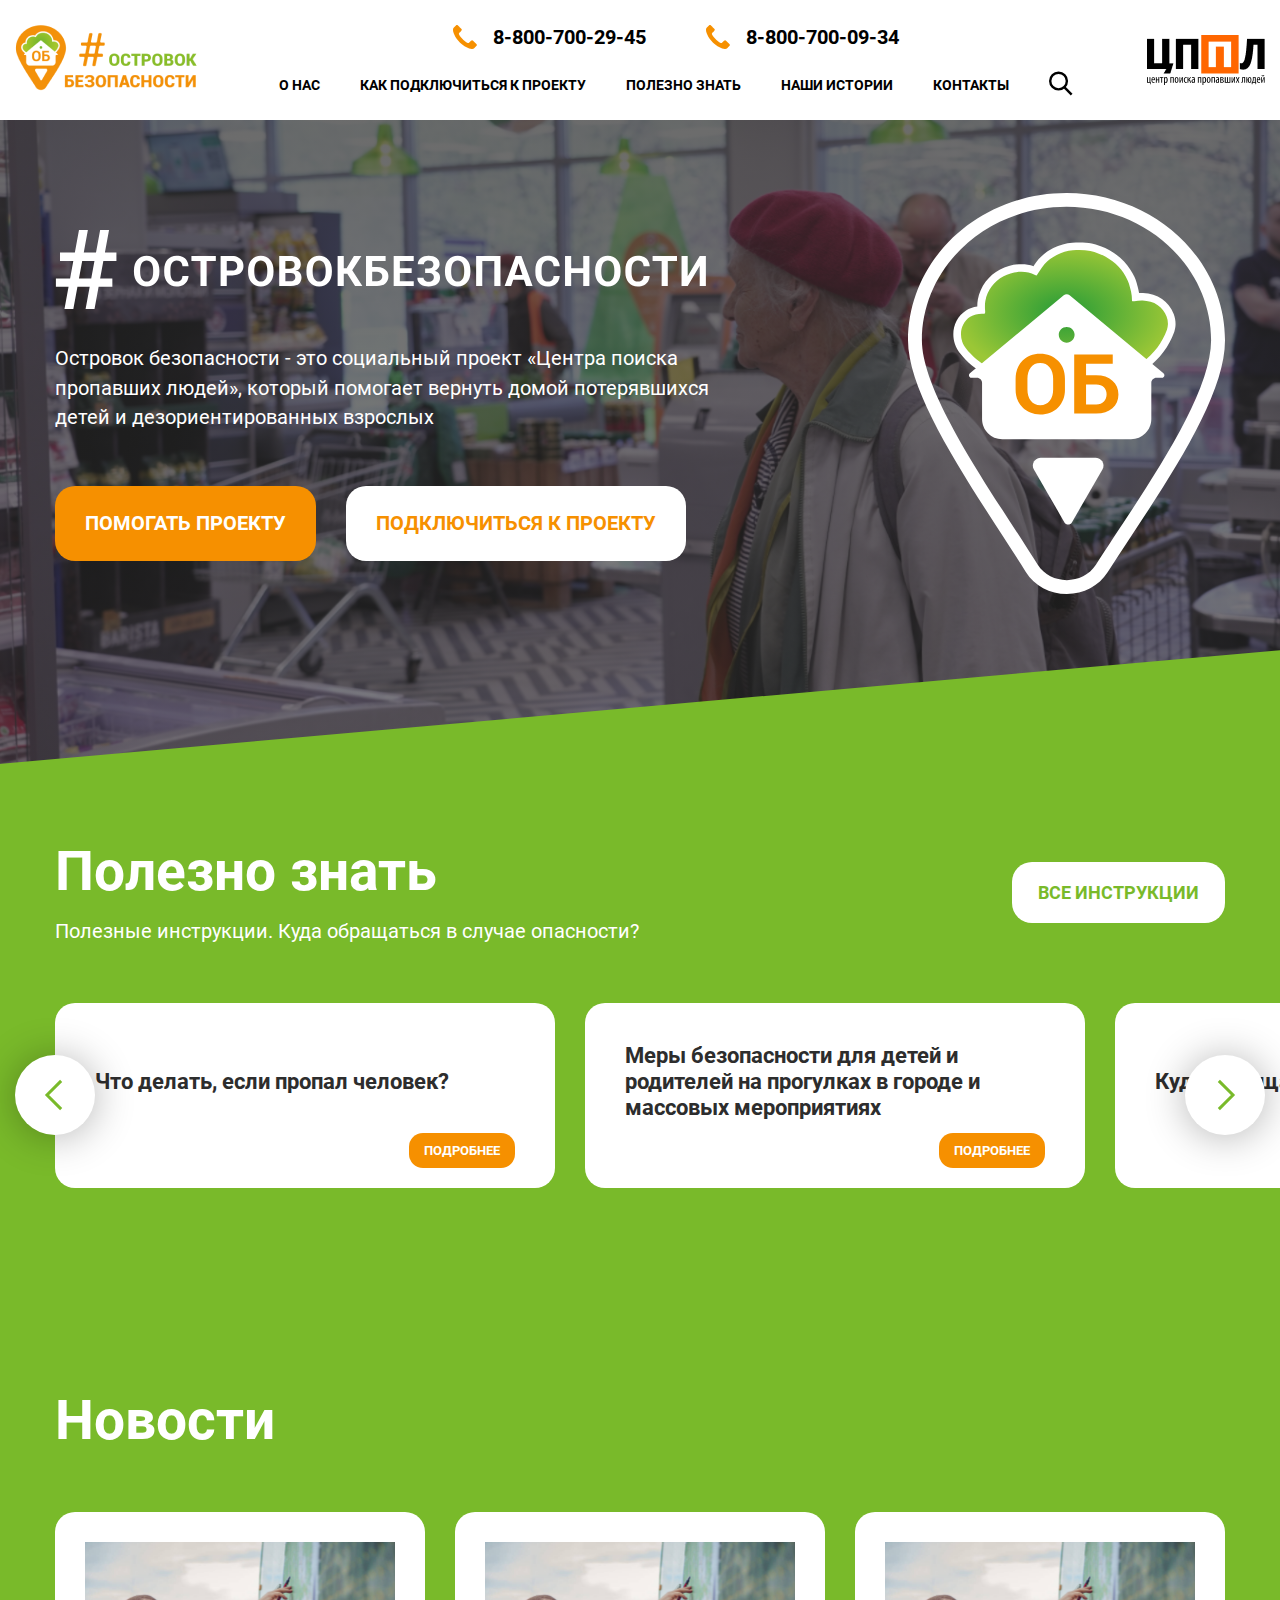
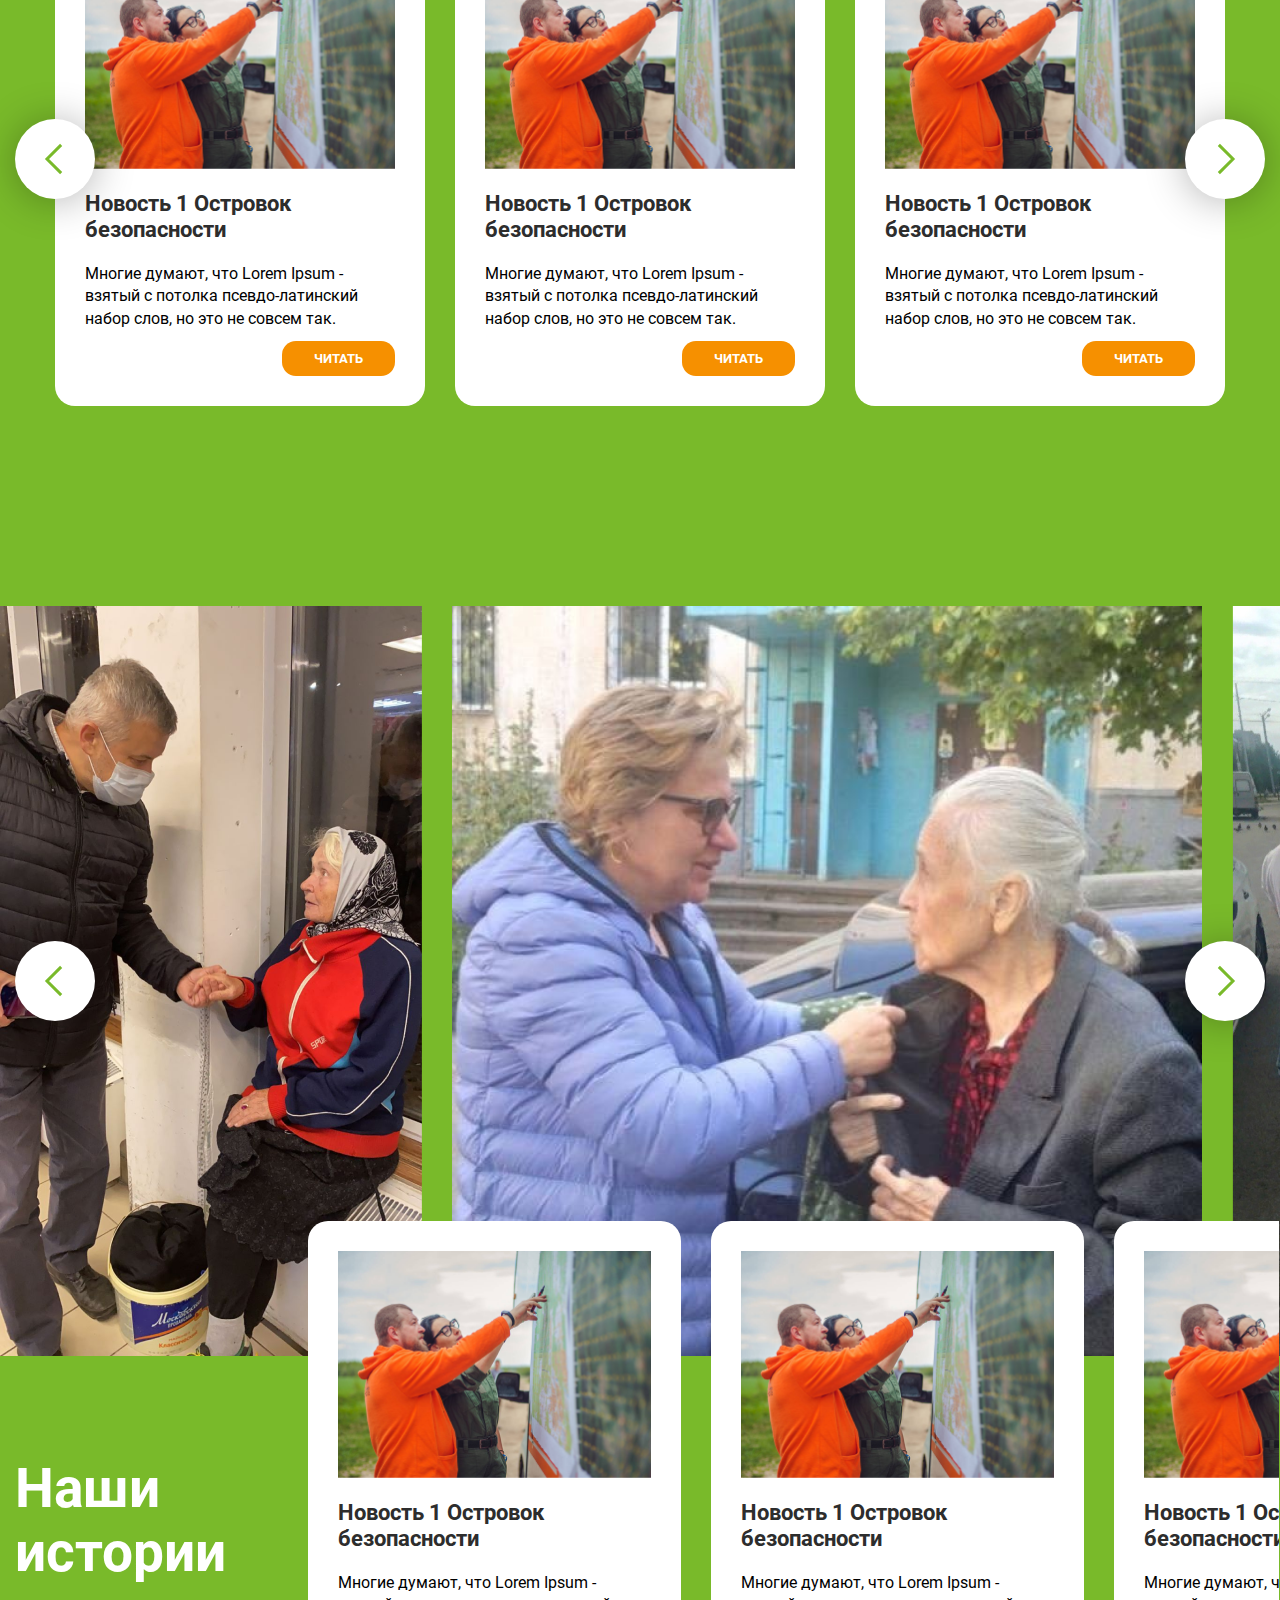
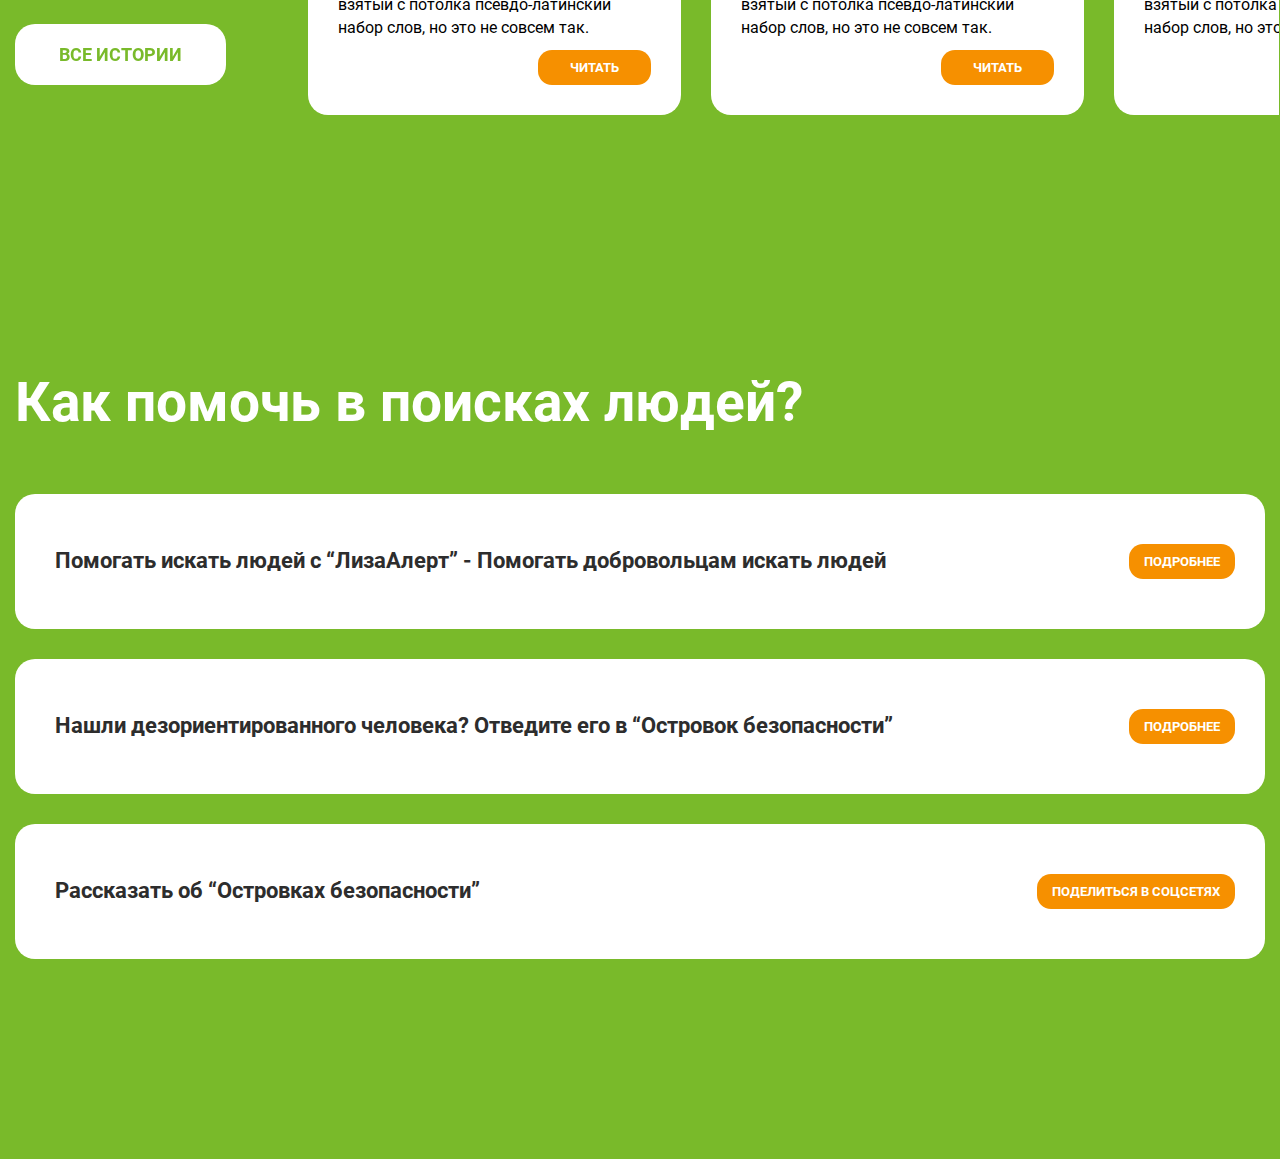
==== commit b56e0ffe: "fix" ====
--- a/index.html
+++ b/index.html
@@ -486,6 +486,31 @@
                         </svg>                            
                     </button>
                 </div>
+            </div>
+        </section>
+        <section class="variable">
+            <div class="container">
+                <h2 class="title variable__title">Как помочь в поисках людей?</h2>
+                <ul class="variable__list">
+                    <li class="variable__list-item">
+                        <div class="variable__block">
+                            <p class="variable__block-text">Помогать искать людей с “ЛизаАлерт” - Помогать добровольцам искать людей</p>
+                            <a href="#" class="variable__block-link">подробнее</a>
+                        </div>
+                    </li>
+                    <li class="variable__list-item">
+                        <div class="variable__block">
+                            <p class="variable__block-text">Нашли дезориентированного человека? Отведите его в “Островок безопасности”</p>
+                            <a href="#" class="variable__block-link">подробнее</a>
+                        </div>
+                    </li>
+                    <li class="variable__list-item">
+                        <div class="variable__block">
+                            <p class="variable__block-text">Рассказать об “Островках безопасности”</p>
+                            <a href="#" class="variable__block-link">поделиться в соцсетях</a>
+                        </div>
+                    </li>
+                </ul>
             </div>
         </section>
     </main>
--- a/css/style.css
+++ b/css/style.css
@@ -1173,7 +1173,7 @@
   transform: translateY(-135px);
   z-index: 11;
   position: relative;
-  padding: 0 0 120px 0;
+  padding: 0 0 0 0;
 }
 .history__container {
   display: grid;
@@ -1210,7 +1210,7 @@
 
 @media (max-width: 1022px) {
   .history {
-    padding: 0 0 70px 0;
+    padding: 0 0 0 0;
     transform: translateY(-100px);
   }
   .history__slide {
@@ -1276,6 +1276,89 @@
 @media (max-width: 340px) {
   .history__slide {
     width: 230px;
+  }
+}
+.variable {
+  padding: 120px 0 200px 0;
+}
+.variable__title {
+  color: #fff;
+  margin-bottom: 60px;
+}
+.variable__list {
+  display: flex;
+  flex-direction: column;
+  gap: 30px;
+}
+.variable__block {
+  display: flex;
+  align-items: center;
+  justify-content: space-between;
+  gap: 20px;
+  padding: 50px 30px 50px 40px;
+  background: #fff;
+  border-radius: 20px;
+}
+.variable__block-text {
+  color: rgb(45, 45, 45);
+  font-size: 22px;
+  font-weight: 700;
+  line-height: 26px;
+  letter-spacing: 3%;
+  text-align: left;
+}
+.variable__block-link {
+  border-radius: 14px;
+  background: rgb(246, 144, 0);
+  color: rgb(255, 255, 255);
+  font-size: 13px;
+  font-weight: 700;
+  line-height: 15px;
+  letter-spacing: 6%;
+  text-align: center;
+  text-transform: uppercase;
+  transition: 0.3s all;
+  padding: 12px 15px;
+  box-sizing: border-box;
+  display: flex;
+  align-items: center;
+  justify-content: center;
+  width: -moz-max-content;
+  width: max-content;
+  height: 35px;
+  white-space: nowrap;
+}
+
+@media (max-width: 1022px) {
+  .variable {
+    padding: 70px 0;
+  }
+  .variable__title {
+    margin-bottom: 60px;
+  }
+  .variable__list {
+    gap: 20px;
+  }
+  .variable__block {
+    padding: 40px 20px 40px 30px;
+  }
+  .variable__block-text {
+    font-size: 20px;
+    font-weight: 700;
+    line-height: 23px;
+  }
+}
+@media (max-width: 606px) {
+  .variable {
+    padding: 70px 0 100px 0;
+  }
+  .variable__block {
+    flex-direction: column;
+    align-items: flex-start;
+    padding: 20px;
+  }
+  .variable__block-link {
+    margin-left: auto;
   }
 }
 .search {
@@ -1470,6 +1553,10 @@
     background: #fff;
     color: rgb(246, 144, 0);
   }
+  .variable__block-link:hover {
+    background: #fff;
+    color: rgb(246, 144, 0);
+  }
 }
 @media (hover: none) {
   .header__list-link:active::after {
@@ -1497,4 +1584,8 @@
     background: #fff;
     color: rgb(246, 144, 0);
   }
+  .variable__block-link:active {
+    background: #fff;
+    color: rgb(246, 144, 0);
+  }
 }/*# sourceMappingURL=style.css.map */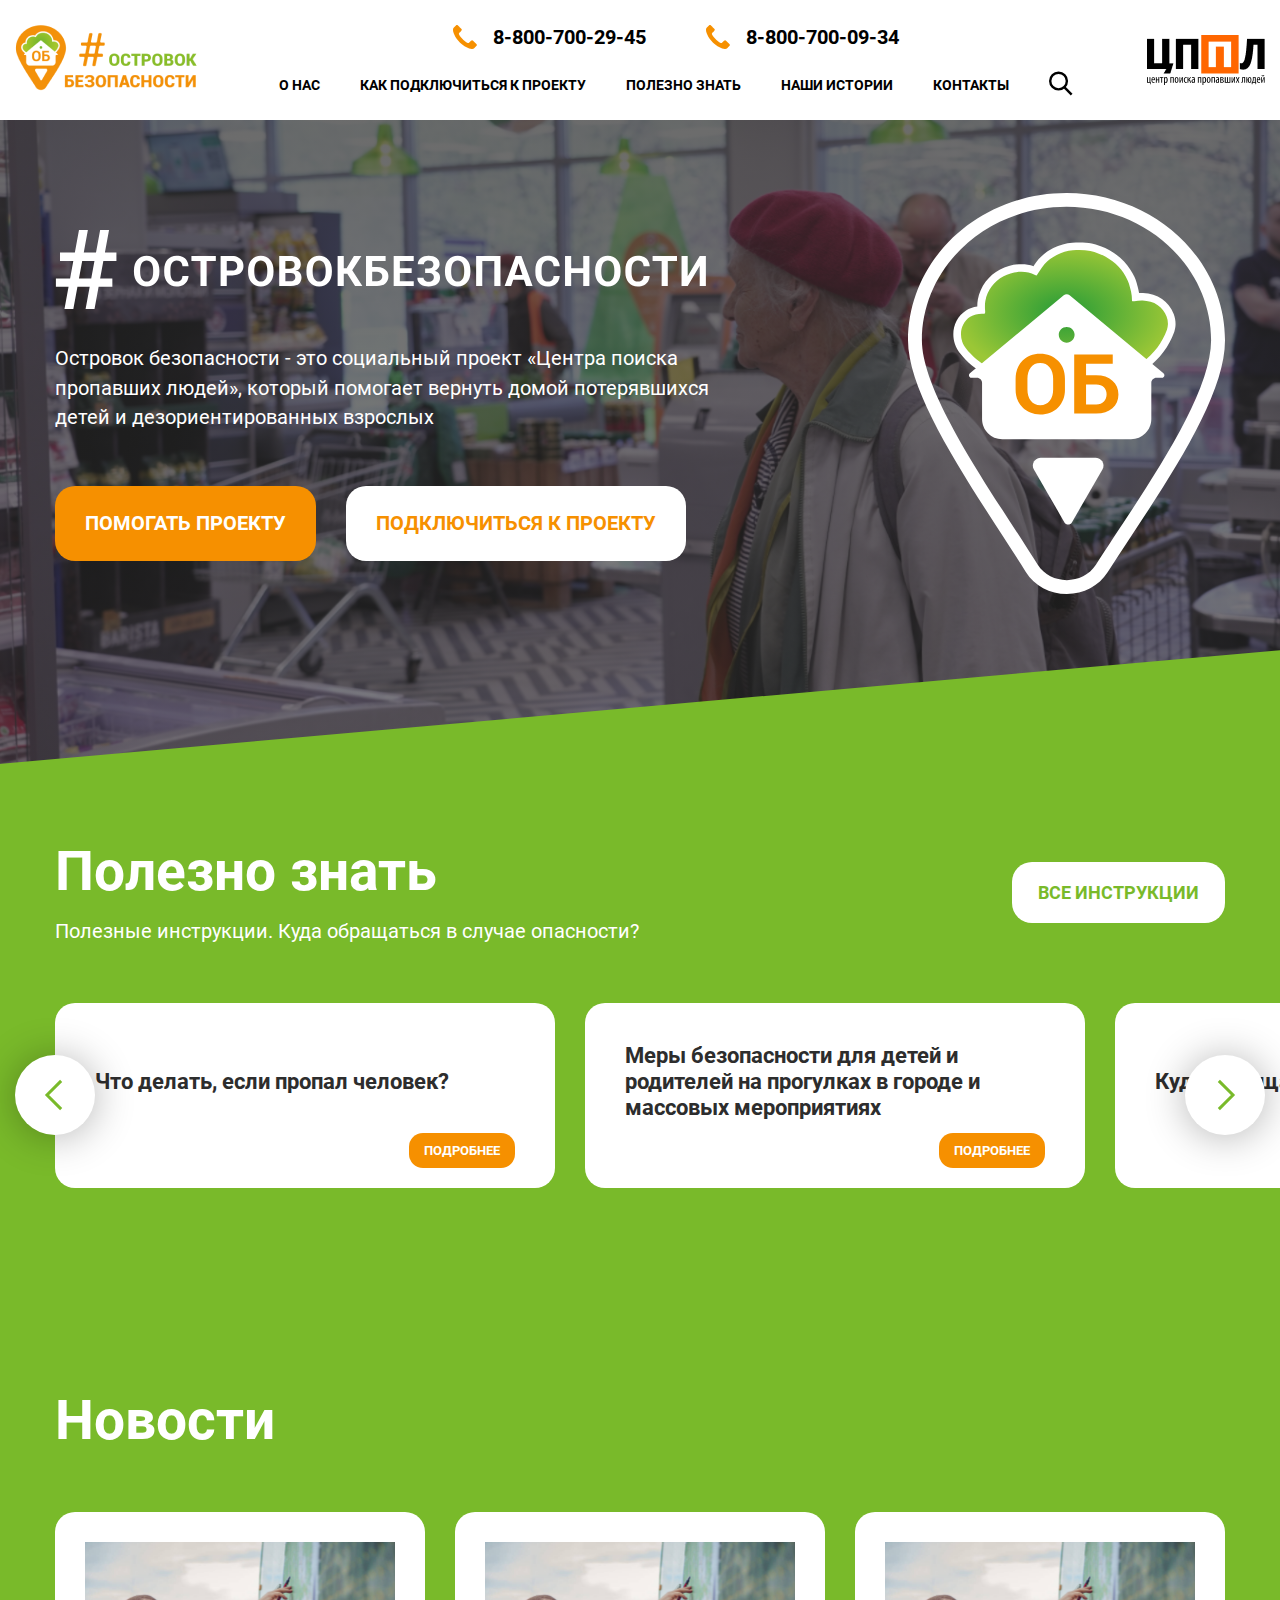
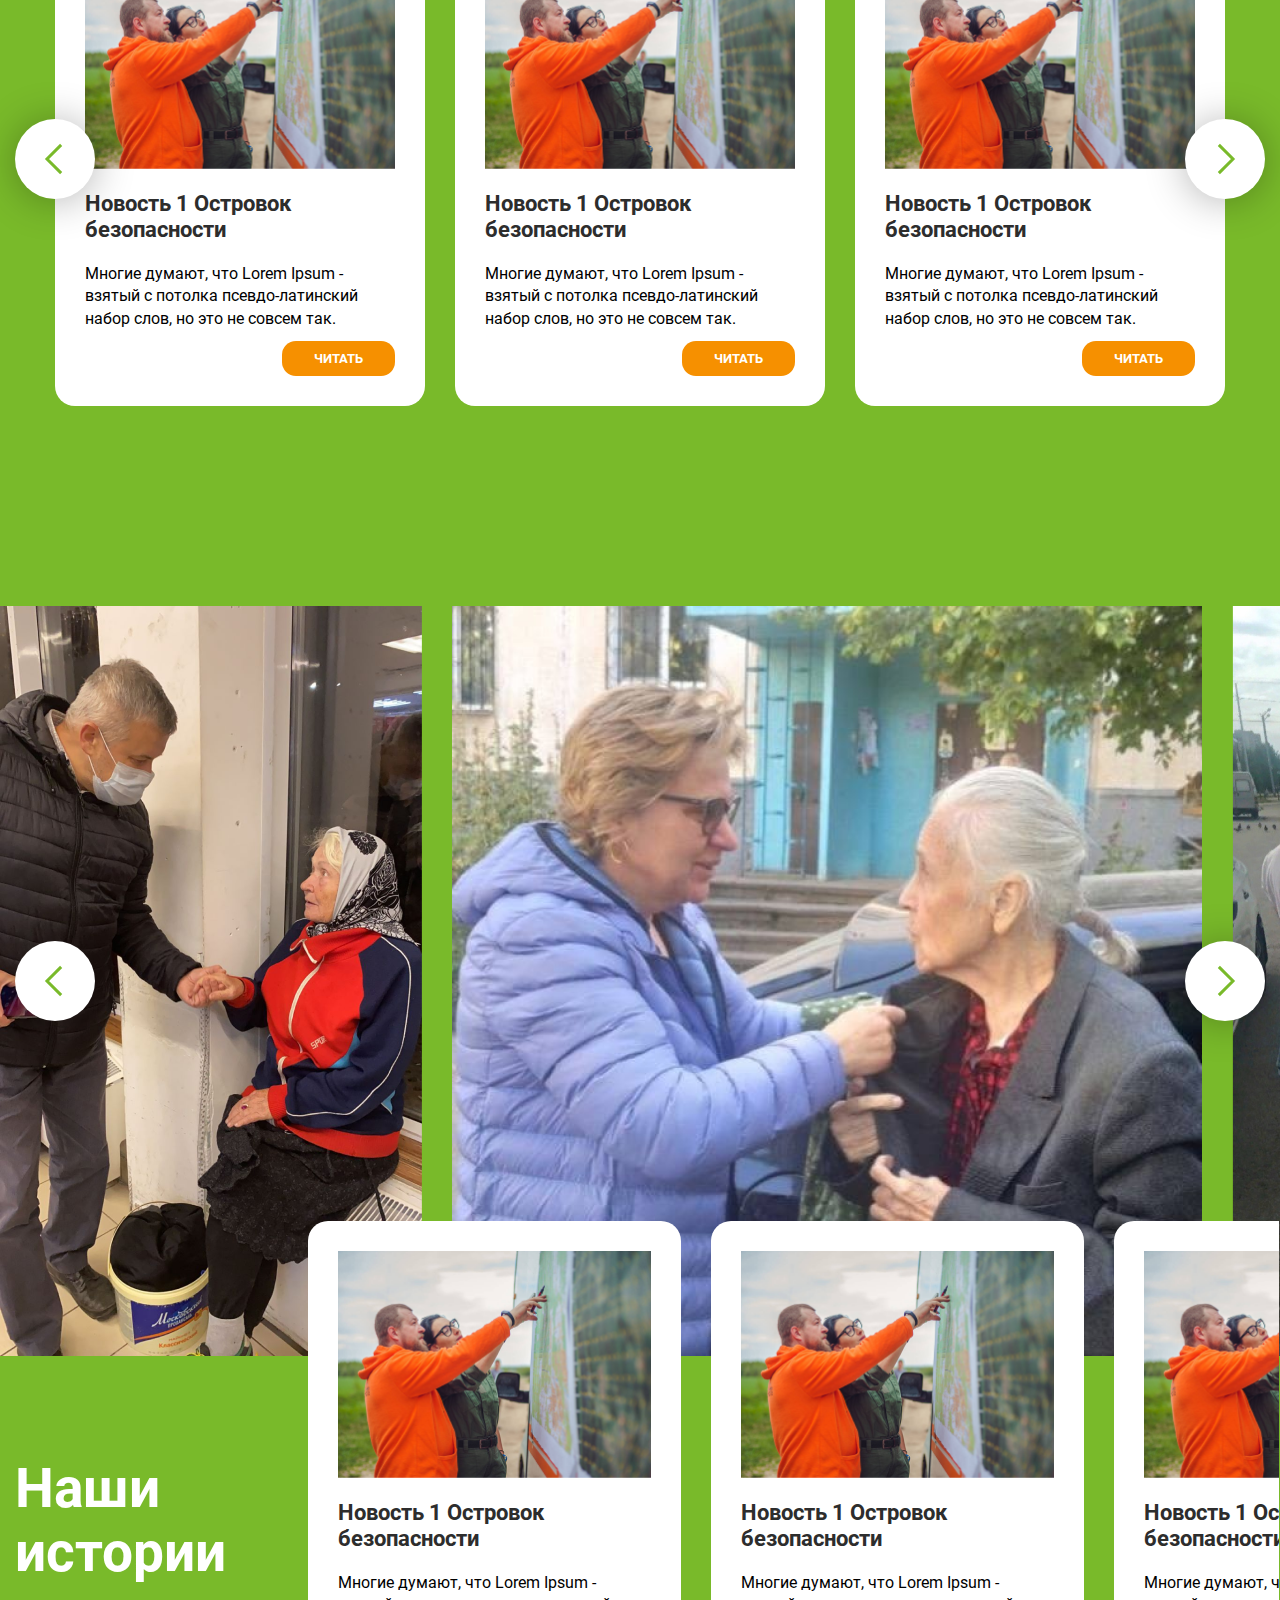
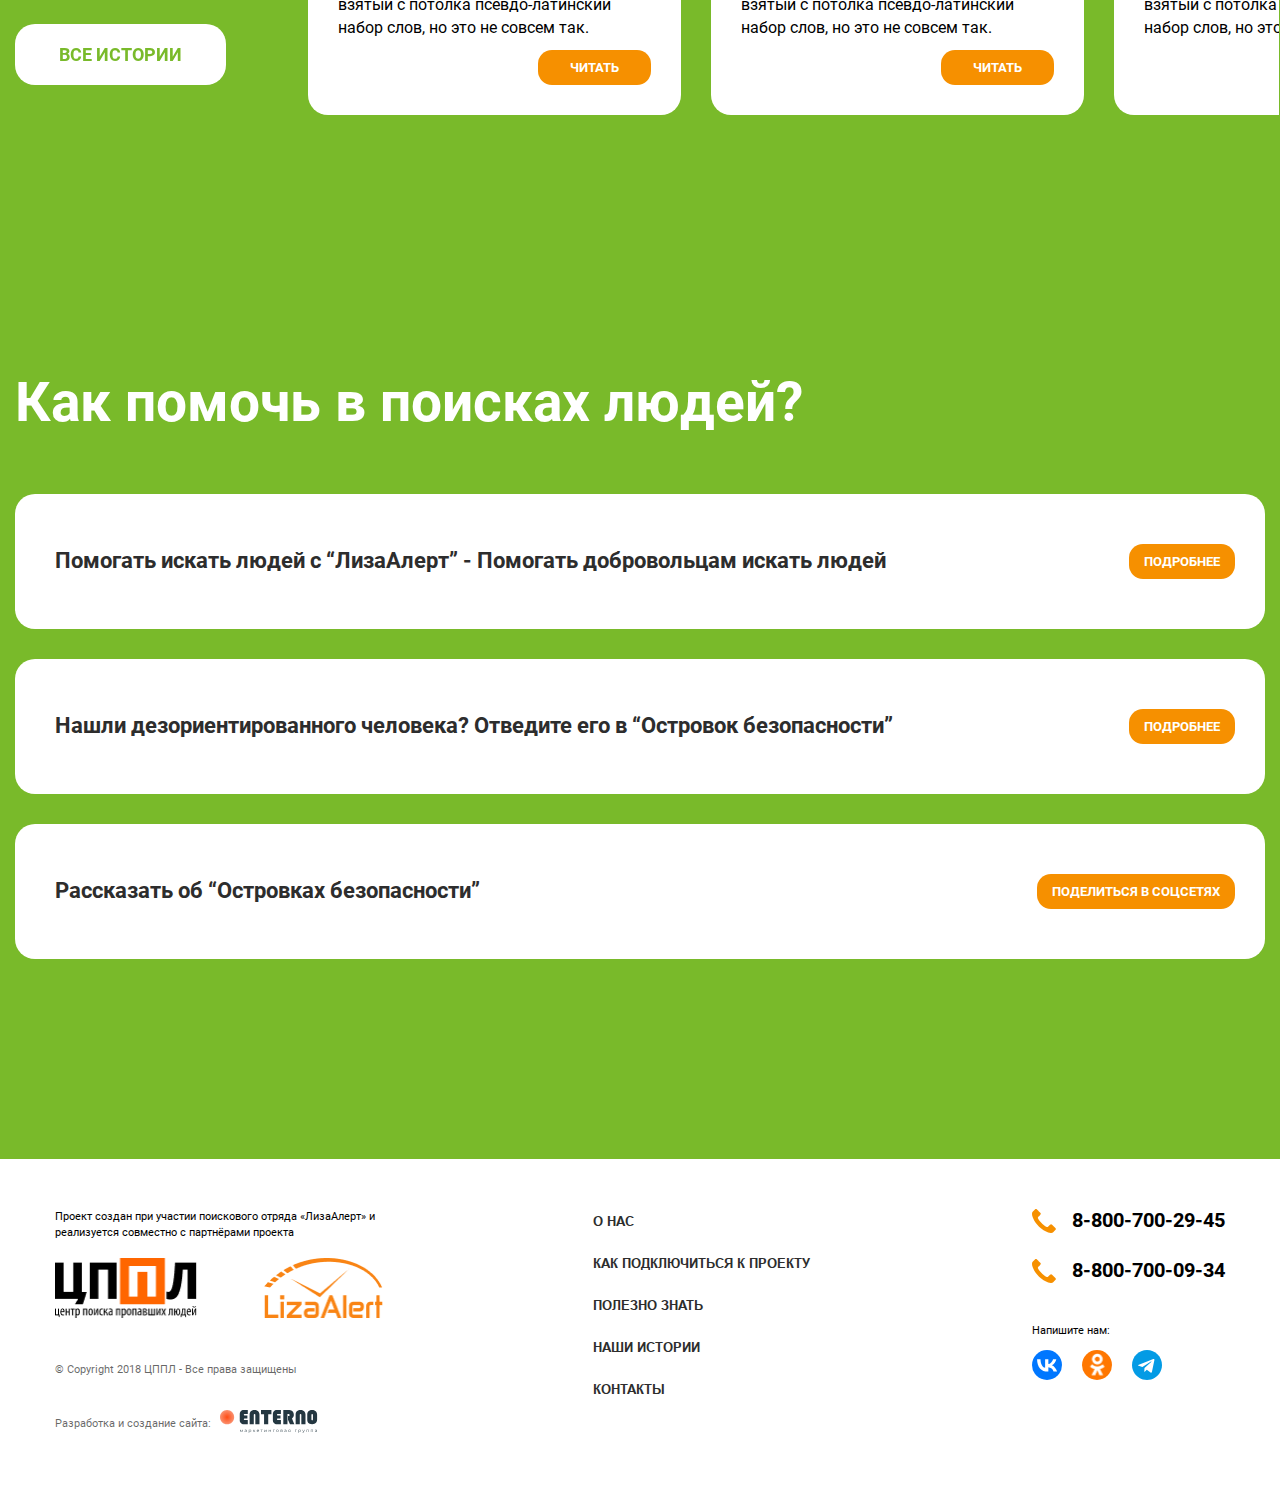
==== commit 93ad1ea8: "fix" ====
--- a/index.html
+++ b/index.html
@@ -9,6 +9,7 @@
     <link rel="stylesheet" href="./css/style.css">
     <title>Островок безопасности</title>
 </head>
+
 <body>
     <header class="header">
         <div class="container header__container">
@@ -16,10 +17,10 @@
                 <div class="header__block">
                     <button class="header__burger">
                         <svg width="28" height="20" viewBox="0 0 28 20" fill="none" xmlns="http://www.w3.org/2000/svg">
-                            <path d="M2 2L26 2" stroke="black" stroke-width="2.5" stroke-linecap="round"/>
-                            <path d="M2 10L26 10" stroke="black" stroke-width="2.5" stroke-linecap="round"/>
-                            <path d="M2 18L26 18" stroke="black" stroke-width="2.5" stroke-linecap="round"/>
-                        </svg>                            
+                            <path d="M2 2L26 2" stroke="black" stroke-width="2.5" stroke-linecap="round" />
+                            <path d="M2 10L26 10" stroke="black" stroke-width="2.5" stroke-linecap="round" />
+                            <path d="M2 18L26 18" stroke="black" stroke-width="2.5" stroke-linecap="round" />
+                        </svg>
                     </button>
                     <a href="/" class="header__logo"><img src="./img/ico-header-logo.png" alt="logo-image"></a>
                 </div>
@@ -27,16 +28,22 @@
                     <ul class="header__contacts">
                         <li class="header__contacts-item">
                             <a href="tel:88007002945" class="header__contacts-link">
-                                <svg width="24" height="24" viewBox="0 0 24 24" fill="none" xmlns="http://www.w3.org/2000/svg">
-                                    <path d="M0.0191585 4.40839C0.0855332 3.67274 0.367626 3.05877 0.898624 2.52777L2.95624 0.470154C3.27705 0.160406 3.63105 0 3.97399 0C4.31139 0 4.65433 0.160406 4.96961 0.481217C5.3402 0.824153 5.68867 1.18368 6.06479 1.56534C6.25285 1.75893 6.44645 1.95252 6.64004 2.15165L8.28835 3.79995C8.63128 4.14289 8.80828 4.49136 8.80828 4.83429C8.80828 5.17723 8.63128 5.5257 8.28835 5.86863C8.11688 6.0401 7.94541 6.2171 7.77394 6.38857C7.25954 6.9085 6.77832 7.40078 6.24732 7.87094L6.21967 7.8986C5.76057 8.35769 5.83248 8.79465 5.94311 9.12653C5.94864 9.14312 5.95417 9.15418 5.9597 9.17078C6.3856 10.1941 6.97745 11.1676 7.90116 12.3291C9.56053 14.3757 11.3084 15.9631 13.2333 17.1855C13.4711 17.3404 13.7255 17.4621 13.9634 17.5838C14.1846 17.6944 14.3893 17.7995 14.5718 17.9156C14.5939 17.9267 14.6105 17.9378 14.6327 17.9488C14.8152 18.0429 14.9922 18.0871 15.1692 18.0871C15.6117 18.0871 15.8993 17.805 15.9933 17.711L18.062 15.6423C18.3828 15.3215 18.7313 15.15 19.0742 15.15C19.4946 15.15 19.8376 15.41 20.0533 15.6423L23.3886 18.9721C24.0523 19.6359 24.0468 20.3549 23.372 21.0574C23.1397 21.3063 22.8963 21.5441 22.6364 21.793C22.2492 22.1692 21.8454 22.5564 21.4803 22.9933C20.8442 23.6792 20.0865 24 19.1074 24C19.0134 24 18.9138 23.9945 18.8198 23.9889C17.0056 23.8728 15.3185 23.1648 14.0519 22.5619C10.6115 20.897 7.59141 18.5351 5.08576 15.5372C3.02262 13.0537 1.63428 10.7416 0.716093 8.26366C0.146377 6.74257 -0.0693412 5.52017 0.0191585 4.40839Z" fill="#F69000"/>
-                                </svg>   
-                                8-800-700-29-45                                 
+                                <svg width="24" height="24" viewBox="0 0 24 24" fill="none"
+                                    xmlns="http://www.w3.org/2000/svg">
+                                    <path
+                                        d="M0.0191585 4.40839C0.0855332 3.67274 0.367626 3.05877 0.898624 2.52777L2.95624 0.470154C3.27705 0.160406 3.63105 0 3.97399 0C4.31139 0 4.65433 0.160406 4.96961 0.481217C5.3402 0.824153 5.68867 1.18368 6.06479 1.56534C6.25285 1.75893 6.44645 1.95252 6.64004 2.15165L8.28835 3.79995C8.63128 4.14289 8.80828 4.49136 8.80828 4.83429C8.80828 5.17723 8.63128 5.5257 8.28835 5.86863C8.11688 6.0401 7.94541 6.2171 7.77394 6.38857C7.25954 6.9085 6.77832 7.40078 6.24732 7.87094L6.21967 7.8986C5.76057 8.35769 5.83248 8.79465 5.94311 9.12653C5.94864 9.14312 5.95417 9.15418 5.9597 9.17078C6.3856 10.1941 6.97745 11.1676 7.90116 12.3291C9.56053 14.3757 11.3084 15.9631 13.2333 17.1855C13.4711 17.3404 13.7255 17.4621 13.9634 17.5838C14.1846 17.6944 14.3893 17.7995 14.5718 17.9156C14.5939 17.9267 14.6105 17.9378 14.6327 17.9488C14.8152 18.0429 14.9922 18.0871 15.1692 18.0871C15.6117 18.0871 15.8993 17.805 15.9933 17.711L18.062 15.6423C18.3828 15.3215 18.7313 15.15 19.0742 15.15C19.4946 15.15 19.8376 15.41 20.0533 15.6423L23.3886 18.9721C24.0523 19.6359 24.0468 20.3549 23.372 21.0574C23.1397 21.3063 22.8963 21.5441 22.6364 21.793C22.2492 22.1692 21.8454 22.5564 21.4803 22.9933C20.8442 23.6792 20.0865 24 19.1074 24C19.0134 24 18.9138 23.9945 18.8198 23.9889C17.0056 23.8728 15.3185 23.1648 14.0519 22.5619C10.6115 20.897 7.59141 18.5351 5.08576 15.5372C3.02262 13.0537 1.63428 10.7416 0.716093 8.26366C0.146377 6.74257 -0.0693412 5.52017 0.0191585 4.40839Z"
+                                        fill="#F69000" />
+                                </svg>
+                                8-800-700-29-45
                             </a>
                         </li>
                         <li class="header__contacts-item">
                             <a href="tel:88007000934" class="header__contacts-link">
-                                <svg width="24" height="24" viewBox="0 0 24 24" fill="none" xmlns="http://www.w3.org/2000/svg">
-                                    <path d="M0.0191585 4.40839C0.0855332 3.67274 0.367626 3.05877 0.898624 2.52777L2.95624 0.470154C3.27705 0.160406 3.63105 0 3.97399 0C4.31139 0 4.65433 0.160406 4.96961 0.481217C5.3402 0.824153 5.68867 1.18368 6.06479 1.56534C6.25285 1.75893 6.44645 1.95252 6.64004 2.15165L8.28835 3.79995C8.63128 4.14289 8.80828 4.49136 8.80828 4.83429C8.80828 5.17723 8.63128 5.5257 8.28835 5.86863C8.11688 6.0401 7.94541 6.2171 7.77394 6.38857C7.25954 6.9085 6.77832 7.40078 6.24732 7.87094L6.21967 7.8986C5.76057 8.35769 5.83248 8.79465 5.94311 9.12653C5.94864 9.14312 5.95417 9.15418 5.9597 9.17078C6.3856 10.1941 6.97745 11.1676 7.90116 12.3291C9.56053 14.3757 11.3084 15.9631 13.2333 17.1855C13.4711 17.3404 13.7255 17.4621 13.9634 17.5838C14.1846 17.6944 14.3893 17.7995 14.5718 17.9156C14.5939 17.9267 14.6105 17.9378 14.6327 17.9488C14.8152 18.0429 14.9922 18.0871 15.1692 18.0871C15.6117 18.0871 15.8993 17.805 15.9933 17.711L18.062 15.6423C18.3828 15.3215 18.7313 15.15 19.0742 15.15C19.4946 15.15 19.8376 15.41 20.0533 15.6423L23.3886 18.9721C24.0523 19.6359 24.0468 20.3549 23.372 21.0574C23.1397 21.3063 22.8963 21.5441 22.6364 21.793C22.2492 22.1692 21.8454 22.5564 21.4803 22.9933C20.8442 23.6792 20.0865 24 19.1074 24C19.0134 24 18.9138 23.9945 18.8198 23.9889C17.0056 23.8728 15.3185 23.1648 14.0519 22.5619C10.6115 20.897 7.59141 18.5351 5.08576 15.5372C3.02262 13.0537 1.63428 10.7416 0.716093 8.26366C0.146377 6.74257 -0.0693412 5.52017 0.0191585 4.40839Z" fill="#F69000"/>
+                                <svg width="24" height="24" viewBox="0 0 24 24" fill="none"
+                                    xmlns="http://www.w3.org/2000/svg">
+                                    <path
+                                        d="M0.0191585 4.40839C0.0855332 3.67274 0.367626 3.05877 0.898624 2.52777L2.95624 0.470154C3.27705 0.160406 3.63105 0 3.97399 0C4.31139 0 4.65433 0.160406 4.96961 0.481217C5.3402 0.824153 5.68867 1.18368 6.06479 1.56534C6.25285 1.75893 6.44645 1.95252 6.64004 2.15165L8.28835 3.79995C8.63128 4.14289 8.80828 4.49136 8.80828 4.83429C8.80828 5.17723 8.63128 5.5257 8.28835 5.86863C8.11688 6.0401 7.94541 6.2171 7.77394 6.38857C7.25954 6.9085 6.77832 7.40078 6.24732 7.87094L6.21967 7.8986C5.76057 8.35769 5.83248 8.79465 5.94311 9.12653C5.94864 9.14312 5.95417 9.15418 5.9597 9.17078C6.3856 10.1941 6.97745 11.1676 7.90116 12.3291C9.56053 14.3757 11.3084 15.9631 13.2333 17.1855C13.4711 17.3404 13.7255 17.4621 13.9634 17.5838C14.1846 17.6944 14.3893 17.7995 14.5718 17.9156C14.5939 17.9267 14.6105 17.9378 14.6327 17.9488C14.8152 18.0429 14.9922 18.0871 15.1692 18.0871C15.6117 18.0871 15.8993 17.805 15.9933 17.711L18.062 15.6423C18.3828 15.3215 18.7313 15.15 19.0742 15.15C19.4946 15.15 19.8376 15.41 20.0533 15.6423L23.3886 18.9721C24.0523 19.6359 24.0468 20.3549 23.372 21.0574C23.1397 21.3063 22.8963 21.5441 22.6364 21.793C22.2492 22.1692 21.8454 22.5564 21.4803 22.9933C20.8442 23.6792 20.0865 24 19.1074 24C19.0134 24 18.9138 23.9945 18.8198 23.9889C17.0056 23.8728 15.3185 23.1648 14.0519 22.5619C10.6115 20.897 7.59141 18.5351 5.08576 15.5372C3.02262 13.0537 1.63428 10.7416 0.716093 8.26366C0.146377 6.74257 -0.0693412 5.52017 0.0191585 4.40839Z"
+                                        fill="#F69000" />
                                 </svg>
                                 8-800-700-09-34
                             </a>
@@ -45,16 +52,20 @@
                     <nav class="header__nav">
                         <ul class="header__list">
                             <li class="header__list-item"><a href="#" class="header__list-link">О нас</a></li>
-                            <li class="header__list-item"><a href="#" class="header__list-link">как подключиться к проекту</a></li>
+                            <li class="header__list-item"><a href="#" class="header__list-link">как подключиться к
+                                    проекту</a></li>
                             <li class="header__list-item"><a href="#" class="header__list-link">Полезно знать</a></li>
                             <li class="header__list-item"><a href="#" class="header__list-link">Наши истории</a></li>
                             <li class="header__list-item"><a href="#" class="header__list-link">Контакты</a></li>
                             <li class="header__list-item">
                                 <a href="#" class="header__list-link header__list-link_icon">
-                                    <svg width="25" height="25" viewBox="0 0 25 25" fill="none" xmlns="http://www.w3.org/2000/svg">
-                                        <path d="M15.8877 16.3076L23.5801 24" stroke="black" stroke-width="2.5"/>
-                                        <path d="M18.6221 9.93605C18.6221 14.7332 14.7332 18.6221 9.93605 18.6221C5.13888 18.6221 1.25 14.7332 1.25 9.93605C1.25 5.13888 5.13888 1.25 9.93605 1.25C14.7332 1.25 18.6221 5.13888 18.6221 9.93605Z" stroke="black" stroke-width="2.5"/>
-                                    </svg>                                        
+                                    <svg width="25" height="25" viewBox="0 0 25 25" fill="none"
+                                        xmlns="http://www.w3.org/2000/svg">
+                                        <path d="M15.8877 16.3076L23.5801 24" stroke="black" stroke-width="2.5" />
+                                        <path
+                                            d="M18.6221 9.93605C18.6221 14.7332 14.7332 18.6221 9.93605 18.6221C5.13888 18.6221 1.25 14.7332 1.25 9.93605C1.25 5.13888 5.13888 1.25 9.93605 1.25C14.7332 1.25 18.6221 5.13888 18.6221 9.93605Z"
+                                            stroke="black" stroke-width="2.5" />
+                                    </svg>
                                 </a>
                             </li>
                         </ul>
@@ -66,11 +77,13 @@
             </div>
             <a href="tel:88007002945" class="header__callback">
                 <svg width="24" height="24" viewBox="0 0 24 24" fill="none" xmlns="http://www.w3.org/2000/svg">
-                    <path d="M0.0192529 4.40839C0.0859548 3.67274 0.369438 3.05877 0.903053 2.52777L2.97081 0.470154C3.2932 0.160406 3.64895 0 3.99357 0C4.33264 0 4.67727 0.160406 4.9941 0.481217C5.36652 0.824153 5.7167 1.18368 6.09468 1.56534C6.28367 1.75893 6.47822 1.95252 6.67277 2.15165L8.3292 3.79995C8.67382 4.14289 8.85169 4.49136 8.85169 4.83429C8.85169 5.17723 8.67382 5.5257 8.3292 5.86863C8.15688 6.0401 7.98457 6.2171 7.81226 6.38857C7.29532 6.9085 6.81173 7.40078 6.27811 7.87094L6.25032 7.8986C5.78897 8.35769 5.86123 8.79465 5.9724 9.12653C5.97795 9.14312 5.98351 9.15418 5.98907 9.17078C6.41707 10.1941 7.01183 11.1676 7.9401 12.3291C9.60765 14.3757 11.3641 15.9631 13.2985 17.1855C13.5375 17.3404 13.7932 17.4621 14.0322 17.5838C14.2545 17.6944 14.4602 17.7995 14.6436 17.9156C14.6659 17.9267 14.6825 17.9378 14.7048 17.9488C14.8882 18.0429 15.0661 18.0871 15.244 18.0871C15.6886 18.0871 15.9777 17.805 16.0722 17.711L18.151 15.6423C18.4734 15.3215 18.8236 15.15 19.1682 15.15C19.5907 15.15 19.9353 15.41 20.1521 15.6423L23.5039 18.9721C24.1709 19.6359 24.1653 20.3549 23.4872 21.0574C23.2537 21.3063 23.0092 21.5441 22.7479 21.793C22.3588 22.1692 21.9531 22.5564 21.5862 22.9933C20.947 23.6792 20.1855 24 19.2016 24C19.1071 24 19.0071 23.9945 18.9126 23.9889C17.0894 23.8728 15.394 23.1648 14.1211 22.5619C10.6638 20.897 7.62883 18.5351 5.11083 15.5372C3.03751 13.0537 1.64233 10.7416 0.719623 8.26366C0.147098 6.74257 -0.0696829 5.52017 0.0192529 4.40839Z" fill="white"/>
+                    <path
+                        d="M0.0192529 4.40839C0.0859548 3.67274 0.369438 3.05877 0.903053 2.52777L2.97081 0.470154C3.2932 0.160406 3.64895 0 3.99357 0C4.33264 0 4.67727 0.160406 4.9941 0.481217C5.36652 0.824153 5.7167 1.18368 6.09468 1.56534C6.28367 1.75893 6.47822 1.95252 6.67277 2.15165L8.3292 3.79995C8.67382 4.14289 8.85169 4.49136 8.85169 4.83429C8.85169 5.17723 8.67382 5.5257 8.3292 5.86863C8.15688 6.0401 7.98457 6.2171 7.81226 6.38857C7.29532 6.9085 6.81173 7.40078 6.27811 7.87094L6.25032 7.8986C5.78897 8.35769 5.86123 8.79465 5.9724 9.12653C5.97795 9.14312 5.98351 9.15418 5.98907 9.17078C6.41707 10.1941 7.01183 11.1676 7.9401 12.3291C9.60765 14.3757 11.3641 15.9631 13.2985 17.1855C13.5375 17.3404 13.7932 17.4621 14.0322 17.5838C14.2545 17.6944 14.4602 17.7995 14.6436 17.9156C14.6659 17.9267 14.6825 17.9378 14.7048 17.9488C14.8882 18.0429 15.0661 18.0871 15.244 18.0871C15.6886 18.0871 15.9777 17.805 16.0722 17.711L18.151 15.6423C18.4734 15.3215 18.8236 15.15 19.1682 15.15C19.5907 15.15 19.9353 15.41 20.1521 15.6423L23.5039 18.9721C24.1709 19.6359 24.1653 20.3549 23.4872 21.0574C23.2537 21.3063 23.0092 21.5441 22.7479 21.793C22.3588 22.1692 21.9531 22.5564 21.5862 22.9933C20.947 23.6792 20.1855 24 19.2016 24C19.1071 24 19.0071 23.9945 18.9126 23.9889C17.0894 23.8728 15.394 23.1648 14.1211 22.5619C10.6638 20.897 7.62883 18.5351 5.11083 15.5372C3.03751 13.0537 1.64233 10.7416 0.719623 8.26366C0.147098 6.74257 -0.0696829 5.52017 0.0192529 4.40839Z"
+                        fill="white" />
                 </svg>
-                Позвоните нам                    
+                Позвоните нам
             </a>
-        </div>  
+        </div>
     </header>
     <main>
         <section class="hero">
@@ -81,7 +94,8 @@
                             <img src="./img/main/hero-section/ico-logo.svg" alt="logo-image">
                         </div>
                         <div class="hero__text">
-                            Островок безопасности - это социальный проект «Центра поиска пропавших людей», который помогает вернуть домой потерявшихся детей и дезориентированных взрослых
+                            Островок безопасности - это социальный проект «Центра поиска пропавших людей», который
+                            помогает вернуть домой потерявшихся детей и дезориентированных взрослых
                         </div>
                         <div class="hero__buttons">
                             <a href="#" class="hero__button hero__button_orange">Помогать проекту</a>
@@ -96,21 +110,23 @@
             <div class="hero__triangle">
                 <svg width="1920" height="170" viewBox="0 0 1920 170" fill="none" xmlns="http://www.w3.org/2000/svg">
                     <g filter="url(#filter0_d_4316_8)">
-                    <path d="M1924 170.5H4L1924 0V170.5Z" fill="#79BA2A"/>
+                        <path d="M1924 170.5H4L1924 0V170.5Z" fill="#79BA2A" />
                     </g>
                     <defs>
-                    <filter id="filter0_d_4316_8" x="0" y="0" width="1920" height="170" filterUnits="userSpaceOnUse" color-interpolation-filters="sRGB">
-                    <feFlood flood-opacity="0" result="BackgroundImageFix"/>
-                    <feColorMatrix in="SourceAlpha" type="matrix" values="0 0 0 0 0 0 0 0 0 0 0 0 0 0 0 0 0 0 127 0" result="hardAlpha"/>
-                    <feOffset dy="4"/>
-                    <feGaussianBlur stdDeviation="2"/>
-                    <feComposite in2="hardAlpha" operator="out"/>
-                    <feColorMatrix type="matrix" values="0 0 0 0 0 0 0 0 0 0 0 0 0 0 0 0 0 0 0.25 0"/>
-                    <feBlend mode="normal" in2="BackgroundImageFix" result="effect1_dropShadow_4316_8"/>
-                    <feBlend mode="normal" in="SourceGraphic" in2="effect1_dropShadow_4316_8" result="shape"/>
-                    </filter>
+                        <filter id="filter0_d_4316_8" x="0" y="0" width="1920" height="170" filterUnits="userSpaceOnUse"
+                            color-interpolation-filters="sRGB">
+                            <feFlood flood-opacity="0" result="BackgroundImageFix" />
+                            <feColorMatrix in="SourceAlpha" type="matrix"
+                                values="0 0 0 0 0 0 0 0 0 0 0 0 0 0 0 0 0 0 127 0" result="hardAlpha" />
+                            <feOffset dy="4" />
+                            <feGaussianBlur stdDeviation="2" />
+                            <feComposite in2="hardAlpha" operator="out" />
+                            <feColorMatrix type="matrix" values="0 0 0 0 0 0 0 0 0 0 0 0 0 0 0 0 0 0 0.25 0" />
+                            <feBlend mode="normal" in2="BackgroundImageFix" result="effect1_dropShadow_4316_8" />
+                            <feBlend mode="normal" in="SourceGraphic" in2="effect1_dropShadow_4316_8" result="shape" />
+                        </filter>
                     </defs>
-                </svg>                    
+                </svg>
             </div>
             <!-- <img src="./img/main/hero-section/triangle.svg" alt="triangle-image" class="hero__triangle"> -->
         </section>
@@ -141,7 +157,8 @@
                             <div class="swiper-slide">
                                 <div class="good__slide">
                                     <div class="good__slide-text">
-                                        <p>Меры безопасности для детей и родителей на прогулках в городе и массовых мероприятиях</p>
+                                        <p>Меры безопасности для детей и родителей на прогулках в городе и массовых
+                                            мероприятиях</p>
                                     </div>
                                     <a href="#" class="good__slide-button">подробнее</a>
                                 </div>
@@ -149,7 +166,7 @@
                             <div class="swiper-slide">
                                 <div class="good__slide">
                                     <div class="good__slide-text">
-                                        <p>Куда обращаться  в случае опасности?</p>
+                                        <p>Куда обращаться в случае опасности?</p>
                                     </div>
                                     <a href="#" class="good__slide-button">подробнее</a>
                                 </div>
@@ -165,7 +182,8 @@
                             <div class="swiper-slide">
                                 <div class="good__slide">
                                     <div class="good__slide-text">
-                                        <p>Меры безопасности для детей и родителей на прогулках в городе и массовых мероприятиях</p>
+                                        <p>Меры безопасности для детей и родителей на прогулках в городе и массовых
+                                            мероприятиях</p>
                                     </div>
                                     <a href="#" class="good__slide-button">подробнее</a>
                                 </div>
@@ -173,7 +191,7 @@
                             <div class="swiper-slide">
                                 <div class="good__slide">
                                     <div class="good__slide-text">
-                                        <p>Куда обращаться  в случае опасности?</p>
+                                        <p>Куда обращаться в случае опасности?</p>
                                     </div>
                                     <a href="#" class="good__slide-button">подробнее</a>
                                 </div>
@@ -184,13 +202,13 @@
                 <div class="good__buttons">
                     <button class="good__arrow prev" data-button="good-prev">
                         <svg width="19" height="32" viewBox="0 0 19 32" fill="none" xmlns="http://www.w3.org/2000/svg">
-                            <path d="M17.1421 1.85786L3 16L17.1421 30.1421" stroke="#79BA2A" stroke-width="3"/>
-                        </svg>                            
+                            <path d="M17.1421 1.85786L3 16L17.1421 30.1421" stroke="#79BA2A" stroke-width="3" />
+                        </svg>
                     </button>
                     <button class="good__arrow next" data-button="good-next">
                         <svg width="19" height="32" viewBox="0 0 19 32" fill="none" xmlns="http://www.w3.org/2000/svg">
-                            <path d="M1.85786 1.85786L16 16L1.85786 30.1421" stroke="#79BA2A" stroke-width="3"/>
-                        </svg>                            
+                            <path d="M1.85786 1.85786L16 16L1.85786 30.1421" stroke="#79BA2A" stroke-width="3" />
+                        </svg>
                     </button>
                 </div>
             </div>
@@ -214,9 +232,10 @@
                                             Островок безопасности
                                         </div>
                                         <div class="card__text">
-                                            Многие думают, что Lorem Ipsum - взятый с потолка псевдо-латинский набор слов, но это не совсем так.
-                                        </div>
-                                        <a href="#" class="card__button">
+                                            Многие думают, что Lorem Ipsum - взятый с потолка псевдо-латинский набор
+                                            слов, но это не совсем так.
+                                        </div>
+                                        <a href="#" class="card__button" toggle="#modal-news">
                                             Читать
                                         </a>
                                     </div>
@@ -233,9 +252,10 @@
                                             Островок безопасности
                                         </div>
                                         <div class="card__text">
-                                            Многие думают, что Lorem Ipsum - взятый с потолка псевдо-латинский набор слов, но это не совсем так.
-                                        </div>
-                                        <a href="#" class="card__button">
+                                            Многие думают, что Lorem Ipsum - взятый с потолка псевдо-латинский набор
+                                            слов, но это не совсем так.
+                                        </div>
+                                        <a href="#" class="card__button" toggle="#modal-news">
                                             Читать
                                         </a>
                                     </div>
@@ -252,9 +272,10 @@
                                             Островок безопасности
                                         </div>
                                         <div class="card__text">
-                                            Многие думают, что Lorem Ipsum - взятый с потолка псевдо-латинский набор слов, но это не совсем так.
-                                        </div>
-                                        <a href="#" class="card__button">
+                                            Многие думают, что Lorem Ipsum - взятый с потолка псевдо-латинский набор
+                                            слов, но это не совсем так.
+                                        </div>
+                                        <a href="#" class="card__button" toggle="#modal-news">
                                             Читать
                                         </a>
                                     </div>
@@ -271,9 +292,10 @@
                                             Островок безопасности
                                         </div>
                                         <div class="card__text">
-                                            Многие думают, что Lorem Ipsum - взятый с потолка псевдо-латинский набор слов, но это не совсем так.
-                                        </div>
-                                        <a href="#" class="card__button">
+                                            Многие думают, что Lorem Ipsum - взятый с потолка псевдо-латинский набор
+                                            слов, но это не совсем так.
+                                        </div>
+                                        <a href="#" class="card__button" toggle="#modal-news">
                                             Читать
                                         </a>
                                     </div>
@@ -285,13 +307,13 @@
                 <div class="good__buttons">
                     <button class="good__arrow prev" data-button="news-prev">
                         <svg width="19" height="32" viewBox="0 0 19 32" fill="none" xmlns="http://www.w3.org/2000/svg">
-                            <path d="M17.1421 1.85786L3 16L17.1421 30.1421" stroke="#79BA2A" stroke-width="3"/>
-                        </svg>                            
+                            <path d="M17.1421 1.85786L3 16L17.1421 30.1421" stroke="#79BA2A" stroke-width="3" />
+                        </svg>
                     </button>
                     <button class="good__arrow next" data-button="news-next">
                         <svg width="19" height="32" viewBox="0 0 19 32" fill="none" xmlns="http://www.w3.org/2000/svg">
-                            <path d="M1.85786 1.85786L16 16L1.85786 30.1421" stroke="#79BA2A" stroke-width="3"/>
-                        </svg>                            
+                            <path d="M1.85786 1.85786L16 16L1.85786 30.1421" stroke="#79BA2A" stroke-width="3" />
+                        </svg>
                     </button>
                 </div>
             </div>
@@ -302,28 +324,36 @@
                     <div class="swiper gallery__swiper">
                         <div class="swiper-wrapper">
                             <div class="swiper-slide">
-                                <div class="gallery__slide"><img src="./img/main/gallery-section/slide-2.png" alt="image"></div>
-                            </div>
-                            <div class="swiper-slide">
-                                <div class="gallery__slide"><img src="./img/main/gallery-section/slide-1.png" alt="image"></div>
-                            </div>
-                            <div class="swiper-slide">
-                                <div class="gallery__slide"><img src="./img/main/gallery-section/slide-3.png" alt="image"></div>
-                            </div>
-                            <div class="swiper-slide">
-                                <div class="gallery__slide"><img src="./img/main/gallery-section/slide-4.png" alt="image"></div>
-                            </div>
-                            <div class="swiper-slide">
-                                <div class="gallery__slide"><img src="./img/main/gallery-section/slide-5.png" alt="image"></div>
-                            </div>
-                            <div class="swiper-slide">
-                                <div class="gallery__slide"><img src="./img/main/gallery-section/slide-6.png" alt="image"></div>
-                            </div>
-                            <div class="swiper-slide">
-                                <div class="gallery__slide"><img src="./img/main/gallery-section/slide-7.png" alt="image"></div>
-                            </div>
-                            <div class="swiper-slide">
-                                <div class="gallery__slide"><img src="./img/main/gallery-section/slide-8.png" alt="image"></div>
+                                <div class="gallery__slide"><img src="./img/main/gallery-section/slide-2.png"
+                                        alt="image"></div>
+                            </div>
+                            <div class="swiper-slide">
+                                <div class="gallery__slide"><img src="./img/main/gallery-section/slide-1.png"
+                                        alt="image"></div>
+                            </div>
+                            <div class="swiper-slide">
+                                <div class="gallery__slide"><img src="./img/main/gallery-section/slide-3.png"
+                                        alt="image"></div>
+                            </div>
+                            <div class="swiper-slide">
+                                <div class="gallery__slide"><img src="./img/main/gallery-section/slide-4.png"
+                                        alt="image"></div>
+                            </div>
+                            <div class="swiper-slide">
+                                <div class="gallery__slide"><img src="./img/main/gallery-section/slide-5.png"
+                                        alt="image"></div>
+                            </div>
+                            <div class="swiper-slide">
+                                <div class="gallery__slide"><img src="./img/main/gallery-section/slide-6.png"
+                                        alt="image"></div>
+                            </div>
+                            <div class="swiper-slide">
+                                <div class="gallery__slide"><img src="./img/main/gallery-section/slide-7.png"
+                                        alt="image"></div>
+                            </div>
+                            <div class="swiper-slide">
+                                <div class="gallery__slide"><img src="./img/main/gallery-section/slide-8.png"
+                                        alt="image"></div>
                             </div>
                         </div>
                         <div class="swiper-pagination gallery__pagination"></div>
@@ -332,13 +362,13 @@
                 <div class="good__buttons">
                     <button class="good__arrow prev" data-button="gallery-prev">
                         <svg width="19" height="32" viewBox="0 0 19 32" fill="none" xmlns="http://www.w3.org/2000/svg">
-                            <path d="M17.1421 1.85786L3 16L17.1421 30.1421" stroke="#79BA2A" stroke-width="3"/>
-                        </svg>                            
+                            <path d="M17.1421 1.85786L3 16L17.1421 30.1421" stroke="#79BA2A" stroke-width="3" />
+                        </svg>
                     </button>
                     <button class="good__arrow next" data-button="gallery-next">
                         <svg width="19" height="32" viewBox="0 0 19 32" fill="none" xmlns="http://www.w3.org/2000/svg">
-                            <path d="M1.85786 1.85786L16 16L1.85786 30.1421" stroke="#79BA2A" stroke-width="3"/>
-                        </svg>                            
+                            <path d="M1.85786 1.85786L16 16L1.85786 30.1421" stroke="#79BA2A" stroke-width="3" />
+                        </svg>
                     </button>
                 </div>
             </div>
@@ -348,7 +378,7 @@
                 <div class="history__wrapper">
                     <div class="history__info">
                         <h2 class="title history__title">
-                            Наши<br> 
+                            Наши<br>
                             истории
                         </h2>
                         <a href="#" class="good__button">Все истории</a>
@@ -367,9 +397,10 @@
                                                 Островок безопасности
                                             </div>
                                             <div class="card__text">
-                                                Многие думают, что Lorem Ipsum - взятый с потолка псевдо-латинский набор слов, но это не совсем так.
-                                            </div>
-                                            <a href="#" class="card__button">
+                                                Многие думают, что Lorem Ipsum - взятый с потолка псевдо-латинский набор
+                                                слов, но это не совсем так.
+                                            </div>
+                                            <a href="#" class="card__button" toggle="#modal-news">
                                                 Читать
                                             </a>
                                         </div>
@@ -386,9 +417,10 @@
                                                 Островок безопасности
                                             </div>
                                             <div class="card__text">
-                                                Многие думают, что Lorem Ipsum - взятый с потолка псевдо-латинский набор слов, но это не совсем так.
-                                            </div>
-                                            <a href="#" class="card__button">
+                                                Многие думают, что Lorem Ipsum - взятый с потолка псевдо-латинский набор
+                                                слов, но это не совсем так.
+                                            </div>
+                                            <a href="#" class="card__button" toggle="#modal-news">
                                                 Читать
                                             </a>
                                         </div>
@@ -405,9 +437,10 @@
                                                 Островок безопасности
                                             </div>
                                             <div class="card__text">
-                                                Многие думают, что Lorem Ipsum - взятый с потолка псевдо-латинский набор слов, но это не совсем так.
-                                            </div>
-                                            <a href="#" class="card__button">
+                                                Многие думают, что Lorem Ipsum - взятый с потолка псевдо-латинский набор
+                                                слов, но это не совсем так.
+                                            </div>
+                                            <a href="#" class="card__button" toggle="#modal-news">
                                                 Читать
                                             </a>
                                         </div>
@@ -424,9 +457,10 @@
                                                 Островок безопасности
                                             </div>
                                             <div class="card__text">
-                                                Многие думают, что Lorem Ipsum - взятый с потолка псевдо-латинский набор слов, но это не совсем так.
-                                            </div>
-                                            <a href="#" class="card__button">
+                                                Многие думают, что Lorem Ipsum - взятый с потолка псевдо-латинский набор
+                                                слов, но это не совсем так.
+                                            </div>
+                                            <a href="#" class="card__button" toggle="#modal-news">
                                                 Читать
                                             </a>
                                         </div>
@@ -443,9 +477,10 @@
                                                 Островок безопасности
                                             </div>
                                             <div class="card__text">
-                                                Многие думают, что Lorem Ipsum - взятый с потолка псевдо-латинский набор слов, но это не совсем так.
-                                            </div>
-                                            <a href="#" class="card__button">
+                                                Многие думают, что Lorem Ipsum - взятый с потолка псевдо-латинский набор
+                                                слов, но это не совсем так.
+                                            </div>
+                                            <a href="#" class="card__button" toggle="#modal-news">
                                                 Читать
                                             </a>
                                         </div>
@@ -462,9 +497,10 @@
                                                 Островок безопасности
                                             </div>
                                             <div class="card__text">
-                                                Многие думают, что Lorem Ipsum - взятый с потолка псевдо-латинский набор слов, но это не совсем так.
-                                            </div>
-                                            <a href="#" class="card__button">
+                                                Многие думают, что Lorem Ipsum - взятый с потолка псевдо-латинский набор
+                                                слов, но это не совсем так.
+                                            </div>
+                                            <a href="#" class="card__button" toggle="#modal-news">
                                                 Читать
                                             </a>
                                         </div>
@@ -477,13 +513,13 @@
                 <div class="good__buttons history__buttons">
                     <button class="good__arrow prev" data-button="history-prev">
                         <svg width="19" height="32" viewBox="0 0 19 32" fill="none" xmlns="http://www.w3.org/2000/svg">
-                            <path d="M17.1421 1.85786L3 16L17.1421 30.1421" stroke="#79BA2A" stroke-width="3"/>
-                        </svg>                            
+                            <path d="M17.1421 1.85786L3 16L17.1421 30.1421" stroke="#79BA2A" stroke-width="3" />
+                        </svg>
                     </button>
                     <button class="good__arrow next" data-button="history-next">
                         <svg width="19" height="32" viewBox="0 0 19 32" fill="none" xmlns="http://www.w3.org/2000/svg">
-                            <path d="M1.85786 1.85786L16 16L1.85786 30.1421" stroke="#79BA2A" stroke-width="3"/>
-                        </svg>                            
+                            <path d="M1.85786 1.85786L16 16L1.85786 30.1421" stroke="#79BA2A" stroke-width="3" />
+                        </svg>
                     </button>
                 </div>
             </div>
@@ -494,13 +530,15 @@
                 <ul class="variable__list">
                     <li class="variable__list-item">
                         <div class="variable__block">
-                            <p class="variable__block-text">Помогать искать людей с “ЛизаАлерт” - Помогать добровольцам искать людей</p>
+                            <p class="variable__block-text">Помогать искать людей с “ЛизаАлерт” - Помогать добровольцам
+                                искать людей</p>
                             <a href="#" class="variable__block-link">подробнее</a>
                         </div>
                     </li>
                     <li class="variable__list-item">
                         <div class="variable__block">
-                            <p class="variable__block-text">Нашли дезориентированного человека? Отведите его в “Островок безопасности”</p>
+                            <p class="variable__block-text">Нашли дезориентированного человека? Отведите его в “Островок
+                                безопасности”</p>
                             <a href="#" class="variable__block-link">подробнее</a>
                         </div>
                     </li>
@@ -514,6 +552,130 @@
             </div>
         </section>
     </main>
+    <footer class="footer">
+        <div class="container">
+            <div class="footer__wrapper">
+                <div class="footer__column footer__column_1">
+                    <div class="footer__description">
+                        Проект создан при участии поискового отряда «ЛизаАлерт» и реализуется совместно с партнёрами
+                        проекта
+                    </div>
+                    <div class="footer__images">
+                        <a href="#" class="footer__logo">
+                            <img src="./img/footer/logo-ico.png" alt="footer-logo">
+                        </a>
+                        <a href="#" class="footer__liza"><img src="./img/footer/liza-alert-ico.png" alt="image"></a>
+                    </div>
+                    <p class="footer__copyright">© Copyright 2018 ЦППЛ - Все права защищены</p>
+                    <div class="footer__designer">
+                        <p class="footer__designer-text">Разработка и создание сайта:</p>
+                        <a href="#" class="footer__designer-image">
+                            <img src="./img/footer/enterno-logo-icon.svg" alt="image">
+                        </a>
+                    </div>
+                </div>
+                <div class="footer__column footer__column_2">
+                    <ul class="footer__list">
+                        <li class="footer__list-item"><a href="#" class="footer__list-link">О нас</a></li>
+                        <li class="footer__list-item"><a href="#" class="footer__list-link">как подключиться к
+                                проекту</a></li>
+                        <li class="footer__list-item"><a href="#" class="footer__list-link">Полезно знать</a></li>
+                        <li class="footer__list-item"><a href="#" class="footer__list-link">Наши истории</a></li>
+                        <li class="footer__list-item"><a href="#" class="footer__list-link">Контакты</a></li>
+                    </ul>
+                </div>
+                <div class="footer__column footer__column_3">
+                    <ul class="footer__contacts">
+                        <li class="footer__contacts-item">
+                            <a href="tel:88007002945" class="footer__contacts-link">
+                                <svg width="24" height="24" viewBox="0 0 24 24" fill="none"
+                                    xmlns="http://www.w3.org/2000/svg">
+                                    <path
+                                        d="M0.0191585 4.40839C0.0855332 3.67274 0.367626 3.05877 0.898624 2.52777L2.95624 0.470154C3.27705 0.160406 3.63105 0 3.97399 0C4.31139 0 4.65433 0.160406 4.96961 0.481217C5.3402 0.824153 5.68867 1.18368 6.06479 1.56534C6.25285 1.75893 6.44645 1.95252 6.64004 2.15165L8.28835 3.79995C8.63128 4.14289 8.80828 4.49136 8.80828 4.83429C8.80828 5.17723 8.63128 5.5257 8.28835 5.86863C8.11688 6.0401 7.94541 6.2171 7.77394 6.38857C7.25954 6.9085 6.77832 7.40078 6.24732 7.87094L6.21967 7.8986C5.76057 8.35769 5.83248 8.79465 5.94311 9.12653C5.94864 9.14312 5.95417 9.15418 5.9597 9.17078C6.3856 10.1941 6.97745 11.1676 7.90116 12.3291C9.56053 14.3757 11.3084 15.9631 13.2333 17.1855C13.4711 17.3404 13.7255 17.4621 13.9634 17.5838C14.1846 17.6944 14.3893 17.7995 14.5718 17.9156C14.5939 17.9267 14.6105 17.9378 14.6327 17.9488C14.8152 18.0429 14.9922 18.0871 15.1692 18.0871C15.6117 18.0871 15.8993 17.805 15.9933 17.711L18.062 15.6423C18.3828 15.3215 18.7313 15.15 19.0742 15.15C19.4946 15.15 19.8376 15.41 20.0533 15.6423L23.3886 18.9721C24.0523 19.6359 24.0468 20.3549 23.372 21.0574C23.1397 21.3063 22.8963 21.5441 22.6364 21.793C22.2492 22.1692 21.8454 22.5564 21.4803 22.9933C20.8442 23.6792 20.0865 24 19.1074 24C19.0134 24 18.9138 23.9945 18.8198 23.9889C17.0056 23.8728 15.3185 23.1648 14.0519 22.5619C10.6115 20.897 7.59141 18.5351 5.08576 15.5372C3.02262 13.0537 1.63428 10.7416 0.716093 8.26366C0.146377 6.74257 -0.0693412 5.52017 0.0191585 4.40839Z"
+                                        fill="#F69000" />
+                                </svg>
+                                8-800-700-29-45
+                            </a>
+                        </li>
+                        <li class="footer__contacts-item">
+                            <a href="tel:88007000934" class="footer__contacts-link">
+                                <svg width="24" height="24" viewBox="0 0 24 24" fill="none"
+                                    xmlns="http://www.w3.org/2000/svg">
+                                    <path
+                                        d="M0.0191585 4.40839C0.0855332 3.67274 0.367626 3.05877 0.898624 2.52777L2.95624 0.470154C3.27705 0.160406 3.63105 0 3.97399 0C4.31139 0 4.65433 0.160406 4.96961 0.481217C5.3402 0.824153 5.68867 1.18368 6.06479 1.56534C6.25285 1.75893 6.44645 1.95252 6.64004 2.15165L8.28835 3.79995C8.63128 4.14289 8.80828 4.49136 8.80828 4.83429C8.80828 5.17723 8.63128 5.5257 8.28835 5.86863C8.11688 6.0401 7.94541 6.2171 7.77394 6.38857C7.25954 6.9085 6.77832 7.40078 6.24732 7.87094L6.21967 7.8986C5.76057 8.35769 5.83248 8.79465 5.94311 9.12653C5.94864 9.14312 5.95417 9.15418 5.9597 9.17078C6.3856 10.1941 6.97745 11.1676 7.90116 12.3291C9.56053 14.3757 11.3084 15.9631 13.2333 17.1855C13.4711 17.3404 13.7255 17.4621 13.9634 17.5838C14.1846 17.6944 14.3893 17.7995 14.5718 17.9156C14.5939 17.9267 14.6105 17.9378 14.6327 17.9488C14.8152 18.0429 14.9922 18.0871 15.1692 18.0871C15.6117 18.0871 15.8993 17.805 15.9933 17.711L18.062 15.6423C18.3828 15.3215 18.7313 15.15 19.0742 15.15C19.4946 15.15 19.8376 15.41 20.0533 15.6423L23.3886 18.9721C24.0523 19.6359 24.0468 20.3549 23.372 21.0574C23.1397 21.3063 22.8963 21.5441 22.6364 21.793C22.2492 22.1692 21.8454 22.5564 21.4803 22.9933C20.8442 23.6792 20.0865 24 19.1074 24C19.0134 24 18.9138 23.9945 18.8198 23.9889C17.0056 23.8728 15.3185 23.1648 14.0519 22.5619C10.6115 20.897 7.59141 18.5351 5.08576 15.5372C3.02262 13.0537 1.63428 10.7416 0.716093 8.26366C0.146377 6.74257 -0.0693412 5.52017 0.0191585 4.40839Z"
+                                        fill="#F69000" />
+                                </svg>
+                                8-800-700-09-34
+                            </a>
+                        </li>
+                    </ul>
+                    <div class="footer__messangers">
+                        <p class="footer__messangers-text">Напишите нам:</p>
+                        <ul class="footer__messangers-list">
+                            <li class="footer__messangers-item">
+                                <a href="#" class="footer__messangers-link">
+                                    <svg width="30" height="30" viewBox="0 0 30 30" fill="none"
+                                        xmlns="http://www.w3.org/2000/svg">
+                                        <circle cx="15" cy="15" r="15" fill="#0077FF" />
+                                        <path
+                                            d="M15.9625 21.6125C9.125 21.6125 5.225 16.925 5.0625 9.125H8.4875C8.6 14.85 11.125 17.275 13.125 17.775V9.125H16.35V14.0625C18.325 13.85 20.4 11.6 21.1 9.125H24.325C24.0612 10.4086 23.5354 11.624 22.7805 12.6951C22.0255 13.7662 21.0577 14.67 19.9375 15.35C21.1879 15.9713 22.2923 16.8507 23.1779 17.9302C24.0635 19.0097 24.7101 20.2648 25.075 21.6125H21.525C21.1974 20.4419 20.5316 19.394 19.611 18.6002C18.6905 17.8063 17.5561 17.3019 16.35 17.15V21.6125H15.9625Z"
+                                            fill="white" />
+                                    </svg>
+                                </a>
+                            </li>
+                            <li class="footer__messangers-item">
+                                <a href="#" class="footer__messangers-link">
+                                    <svg width="30" height="30" viewBox="0 0 30 30" fill="none"
+                                        xmlns="http://www.w3.org/2000/svg" xmlns:xlink="http://www.w3.org/1999/xlink">
+                                        <mask id="mask0_500_4525" style="mask-type:alpha" maskUnits="userSpaceOnUse"
+                                            x="0" y="0" width="30" height="30">
+                                            <circle cx="15" cy="15" r="15" fill="#0077FF" />
+                                        </mask>
+                                        <g mask="url(#mask0_500_4525)">
+                                            <path
+                                                d="M14.375 30H15.625C22.425 30 25.8125 30 27.9125 27.9C30 25.8 30 22.4 30 15.625V14.35C30 7.6 30 4.2 27.9125 2.1C25.8125 0 22.4125 0 15.625 0H14.375C7.575 0 4.1875 0 2.0875 2.1C0 4.2 0 7.6 0 14.375V15.65C0 22.4 0 25.8 2.1 27.9C4.2 30 7.6 30 14.375 30Z"
+                                                fill="#FF7700" />
+                                            <rect x="-6.25" y="-8.75" width="78.75" height="47.25"
+                                                fill="url(#pattern0_500_4525)" />
+                                        </g>
+                                        <defs>
+                                            <pattern id="pattern0_500_4525" patternContentUnits="objectBoundingBox"
+                                                width="1" height="1">
+                                                <use xlink:href="#image0_500_4525"
+                                                    transform="scale(0.00625 0.0104167)" />
+                                            </pattern>
+                                            <image id="image0_500_4525" width="160" height="96"
+                                                xlink:href="[data-uri]" />
+                                        </defs>
+                                    </svg>
+                                </a>
+                            </li>
+                            <li class="footer__messangers-item">
+                                <a href="#" class="footer__messangers-link">
+                                    <svg width="30" height="30" viewBox="0 0 30 30" fill="none"
+                                        xmlns="http://www.w3.org/2000/svg">
+                                        <path
+                                            d="M15 30C23.2843 30 30 23.2843 30 15C30 6.71573 23.2843 0 15 0C6.71573 0 0 6.71573 0 15C0 23.2843 6.71573 30 15 30Z"
+                                            fill="#039BE5" />
+                                        <path
+                                            d="M6.86383 14.6748L21.3263 9.09852C21.9976 8.85602 22.5838 9.26227 22.3663 10.2773L22.3676 10.276L19.9051 21.8773C19.7226 22.6998 19.2338 22.8998 18.5501 22.5123L14.8001 19.7485L12.9913 21.491C12.7913 21.691 12.6226 21.8598 12.2351 21.8598L12.5013 18.0435L19.4513 11.7648C19.7538 11.4985 19.3838 11.3485 18.9851 11.6135L10.3963 17.021L6.69383 15.866C5.89008 15.611 5.87258 15.0623 6.86383 14.6748Z"
+                                            fill="white" />
+                                    </svg>
+                                </a>
+                            </li>
+                        </ul>
+                    </div>
+                </div>
+                <p class="footer__copyright footer__copyright_mobile">© Copyright 2018 ЦППЛ - Все права защищены</p>
+                <div class="footer__designer footer__designer_mobile">
+                    <p class="footer__designer-text">Разработка и создание сайта:</p>
+                    <a href="#" class="footer__designer-image">
+                        <img src="./img/footer/enterno-logo-icon.svg" alt="image">
+                    </a>
+                </div>
+            </div>
+        </div>
+    </footer>
     <div class="search">
         <div class="header__search">
             <form action="#" class="header__search-form">
@@ -521,15 +683,19 @@
                 <div class="header__search-buttons">
                     <button type="reset" class="header__search-button">
                         <svg width="34" height="34" viewBox="0 0 34 34" fill="none" xmlns="http://www.w3.org/2000/svg">
-                            <path d="M8.48535 8.48535L25.4559 25.4559" stroke="black" stroke-width="2.5" stroke-linecap="round"/>
-                            <path d="M25.4561 8.48535L8.48549 25.4559" stroke="black" stroke-width="2.5" stroke-linecap="round"/>
-                        </svg>                        
+                            <path d="M8.48535 8.48535L25.4559 25.4559" stroke="black" stroke-width="2.5"
+                                stroke-linecap="round" />
+                            <path d="M25.4561 8.48535L8.48549 25.4559" stroke="black" stroke-width="2.5"
+                                stroke-linecap="round" />
+                        </svg>
                     </button>
                     <button type="submit" class="header__search-button">
                         <svg width="25" height="26" viewBox="0 0 25 26" fill="none" xmlns="http://www.w3.org/2000/svg">
-                            <path d="M15.8887 17.2783L23.5811 24.9707" stroke="black" stroke-width="2.5"/>
-                            <path d="M18.6221 10.9068C18.6221 15.7039 14.7332 19.5928 9.93605 19.5928C5.13888 19.5928 1.25 15.7039 1.25 10.9068C1.25 6.10958 5.13888 2.2207 9.93605 2.2207C14.7332 2.2207 18.6221 6.10958 18.6221 10.9068Z" stroke="black" stroke-width="2.5"/>
-                        </svg>                        
+                            <path d="M15.8887 17.2783L23.5811 24.9707" stroke="black" stroke-width="2.5" />
+                            <path
+                                d="M18.6221 10.9068C18.6221 15.7039 14.7332 19.5928 9.93605 19.5928C5.13888 19.5928 1.25 15.7039 1.25 10.9068C1.25 6.10958 5.13888 2.2207 9.93605 2.2207C14.7332 2.2207 18.6221 6.10958 18.6221 10.9068Z"
+                                stroke="black" stroke-width="2.5" />
+                        </svg>
                     </button>
                 </div>
             </form>
@@ -539,45 +705,59 @@
         <div class="mobile-menu__body">
             <button class="mobile-menu__close">
                 <svg width="34" height="34" viewBox="0 0 34 34" fill="none" xmlns="http://www.w3.org/2000/svg">
-                    <path d="M8.51465 8.51465L25.4852 25.4852" stroke="black" stroke-width="2.5" stroke-linecap="round"/>
-                    <path d="M25.4854 8.51465L8.51479 25.4852" stroke="black" stroke-width="2.5" stroke-linecap="round"/>
+                    <path d="M8.51465 8.51465L25.4852 25.4852" stroke="black" stroke-width="2.5"
+                        stroke-linecap="round" />
+                    <path d="M25.4854 8.51465L8.51479 25.4852" stroke="black" stroke-width="2.5"
+                        stroke-linecap="round" />
                 </svg>
             </button>
             <button class="mobile-menu__back">
                 <svg width="22" height="22" viewBox="0 0 22 22" fill="none" xmlns="http://www.w3.org/2000/svg">
-                    <path fill-rule="evenodd" clip-rule="evenodd" d="M0.166016 11L10.6179 0.548079L12.0763 2.00649L3.08283 11L12.0763 19.9935L10.6179 21.4519L0.166016 11Z" fill="black"/>
-                    <rect x="3" y="10" width="18" height="2" fill="black"/>
-                </svg>                    
+                    <path fill-rule="evenodd" clip-rule="evenodd"
+                        d="M0.166016 11L10.6179 0.548079L12.0763 2.00649L3.08283 11L12.0763 19.9935L10.6179 21.4519L0.166016 11Z"
+                        fill="black" />
+                    <rect x="3" y="10" width="18" height="2" fill="black" />
+                </svg>
             </button>
             <div class="mobile-menu__wrapper">
                 <ul class="header__list header__list_mobile">
                     <li class="header__list-item"><a href="#" class="header__list-link">О нас</a></li>
-                    <li class="header__list-item"><a href="#" class="header__list-link">как подключиться к проекту</a></li>
+                    <li class="header__list-item"><a href="#" class="header__list-link">как подключиться к проекту</a>
+                    </li>
                     <li class="header__list-item"><a href="#" class="header__list-link">Полезно знать</a></li>
                     <li class="header__list-item"><a href="#" class="header__list-link">Наши истории</a></li>
                     <li class="header__list-item"><a href="#" class="header__list-link">Контакты</a></li>
                     <li class="header__list-item">
                         <a href="#" class="header__list-link header__list-link_icon" data-button="mobile-search">
-                            <svg width="25" height="25" viewBox="0 0 25 25" fill="none" xmlns="http://www.w3.org/2000/svg">
-                                <path d="M15.8877 16.3076L23.5801 24" stroke="black" stroke-width="2.5"/>
-                                <path d="M18.6221 9.93605C18.6221 14.7332 14.7332 18.6221 9.93605 18.6221C5.13888 18.6221 1.25 14.7332 1.25 9.93605C1.25 5.13888 5.13888 1.25 9.93605 1.25C14.7332 1.25 18.6221 5.13888 18.6221 9.93605Z" stroke="black" stroke-width="2.5"/>
-                            </svg>                                        
+                            <svg width="25" height="25" viewBox="0 0 25 25" fill="none"
+                                xmlns="http://www.w3.org/2000/svg">
+                                <path d="M15.8877 16.3076L23.5801 24" stroke="black" stroke-width="2.5" />
+                                <path
+                                    d="M18.6221 9.93605C18.6221 14.7332 14.7332 18.6221 9.93605 18.6221C5.13888 18.6221 1.25 14.7332 1.25 9.93605C1.25 5.13888 5.13888 1.25 9.93605 1.25C14.7332 1.25 18.6221 5.13888 18.6221 9.93605Z"
+                                    stroke="black" stroke-width="2.5" />
+                            </svg>
                         </a>
                     </li>
                 </ul>
                 <ul class="header__contacts header__contacts_mobile">
                     <li class="header__contacts-item">
                         <a href="tel:88007002945" class="header__contacts-link">
-                            <svg width="24" height="24" viewBox="0 0 24 24" fill="none" xmlns="http://www.w3.org/2000/svg">
-                                <path d="M0.0191585 4.40839C0.0855332 3.67274 0.367626 3.05877 0.898624 2.52777L2.95624 0.470154C3.27705 0.160406 3.63105 0 3.97399 0C4.31139 0 4.65433 0.160406 4.96961 0.481217C5.3402 0.824153 5.68867 1.18368 6.06479 1.56534C6.25285 1.75893 6.44645 1.95252 6.64004 2.15165L8.28835 3.79995C8.63128 4.14289 8.80828 4.49136 8.80828 4.83429C8.80828 5.17723 8.63128 5.5257 8.28835 5.86863C8.11688 6.0401 7.94541 6.2171 7.77394 6.38857C7.25954 6.9085 6.77832 7.40078 6.24732 7.87094L6.21967 7.8986C5.76057 8.35769 5.83248 8.79465 5.94311 9.12653C5.94864 9.14312 5.95417 9.15418 5.9597 9.17078C6.3856 10.1941 6.97745 11.1676 7.90116 12.3291C9.56053 14.3757 11.3084 15.9631 13.2333 17.1855C13.4711 17.3404 13.7255 17.4621 13.9634 17.5838C14.1846 17.6944 14.3893 17.7995 14.5718 17.9156C14.5939 17.9267 14.6105 17.9378 14.6327 17.9488C14.8152 18.0429 14.9922 18.0871 15.1692 18.0871C15.6117 18.0871 15.8993 17.805 15.9933 17.711L18.062 15.6423C18.3828 15.3215 18.7313 15.15 19.0742 15.15C19.4946 15.15 19.8376 15.41 20.0533 15.6423L23.3886 18.9721C24.0523 19.6359 24.0468 20.3549 23.372 21.0574C23.1397 21.3063 22.8963 21.5441 22.6364 21.793C22.2492 22.1692 21.8454 22.5564 21.4803 22.9933C20.8442 23.6792 20.0865 24 19.1074 24C19.0134 24 18.9138 23.9945 18.8198 23.9889C17.0056 23.8728 15.3185 23.1648 14.0519 22.5619C10.6115 20.897 7.59141 18.5351 5.08576 15.5372C3.02262 13.0537 1.63428 10.7416 0.716093 8.26366C0.146377 6.74257 -0.0693412 5.52017 0.0191585 4.40839Z" fill="#F69000"/>
-                            </svg>   
-                            8-800-700-29-45                                 
+                            <svg width="24" height="24" viewBox="0 0 24 24" fill="none"
+                                xmlns="http://www.w3.org/2000/svg">
+                                <path
+                                    d="M0.0191585 4.40839C0.0855332 3.67274 0.367626 3.05877 0.898624 2.52777L2.95624 0.470154C3.27705 0.160406 3.63105 0 3.97399 0C4.31139 0 4.65433 0.160406 4.96961 0.481217C5.3402 0.824153 5.68867 1.18368 6.06479 1.56534C6.25285 1.75893 6.44645 1.95252 6.64004 2.15165L8.28835 3.79995C8.63128 4.14289 8.80828 4.49136 8.80828 4.83429C8.80828 5.17723 8.63128 5.5257 8.28835 5.86863C8.11688 6.0401 7.94541 6.2171 7.77394 6.38857C7.25954 6.9085 6.77832 7.40078 6.24732 7.87094L6.21967 7.8986C5.76057 8.35769 5.83248 8.79465 5.94311 9.12653C5.94864 9.14312 5.95417 9.15418 5.9597 9.17078C6.3856 10.1941 6.97745 11.1676 7.90116 12.3291C9.56053 14.3757 11.3084 15.9631 13.2333 17.1855C13.4711 17.3404 13.7255 17.4621 13.9634 17.5838C14.1846 17.6944 14.3893 17.7995 14.5718 17.9156C14.5939 17.9267 14.6105 17.9378 14.6327 17.9488C14.8152 18.0429 14.9922 18.0871 15.1692 18.0871C15.6117 18.0871 15.8993 17.805 15.9933 17.711L18.062 15.6423C18.3828 15.3215 18.7313 15.15 19.0742 15.15C19.4946 15.15 19.8376 15.41 20.0533 15.6423L23.3886 18.9721C24.0523 19.6359 24.0468 20.3549 23.372 21.0574C23.1397 21.3063 22.8963 21.5441 22.6364 21.793C22.2492 22.1692 21.8454 22.5564 21.4803 22.9933C20.8442 23.6792 20.0865 24 19.1074 24C19.0134 24 18.9138 23.9945 18.8198 23.9889C17.0056 23.8728 15.3185 23.1648 14.0519 22.5619C10.6115 20.897 7.59141 18.5351 5.08576 15.5372C3.02262 13.0537 1.63428 10.7416 0.716093 8.26366C0.146377 6.74257 -0.0693412 5.52017 0.0191585 4.40839Z"
+                                    fill="#F69000" />
+                            </svg>
+                            8-800-700-29-45
                         </a>
                     </li>
                     <li class="header__contacts-item">
                         <a href="tel:88007000934" class="header__contacts-link">
-                            <svg width="24" height="24" viewBox="0 0 24 24" fill="none" xmlns="http://www.w3.org/2000/svg">
-                                <path d="M0.0191585 4.40839C0.0855332 3.67274 0.367626 3.05877 0.898624 2.52777L2.95624 0.470154C3.27705 0.160406 3.63105 0 3.97399 0C4.31139 0 4.65433 0.160406 4.96961 0.481217C5.3402 0.824153 5.68867 1.18368 6.06479 1.56534C6.25285 1.75893 6.44645 1.95252 6.64004 2.15165L8.28835 3.79995C8.63128 4.14289 8.80828 4.49136 8.80828 4.83429C8.80828 5.17723 8.63128 5.5257 8.28835 5.86863C8.11688 6.0401 7.94541 6.2171 7.77394 6.38857C7.25954 6.9085 6.77832 7.40078 6.24732 7.87094L6.21967 7.8986C5.76057 8.35769 5.83248 8.79465 5.94311 9.12653C5.94864 9.14312 5.95417 9.15418 5.9597 9.17078C6.3856 10.1941 6.97745 11.1676 7.90116 12.3291C9.56053 14.3757 11.3084 15.9631 13.2333 17.1855C13.4711 17.3404 13.7255 17.4621 13.9634 17.5838C14.1846 17.6944 14.3893 17.7995 14.5718 17.9156C14.5939 17.9267 14.6105 17.9378 14.6327 17.9488C14.8152 18.0429 14.9922 18.0871 15.1692 18.0871C15.6117 18.0871 15.8993 17.805 15.9933 17.711L18.062 15.6423C18.3828 15.3215 18.7313 15.15 19.0742 15.15C19.4946 15.15 19.8376 15.41 20.0533 15.6423L23.3886 18.9721C24.0523 19.6359 24.0468 20.3549 23.372 21.0574C23.1397 21.3063 22.8963 21.5441 22.6364 21.793C22.2492 22.1692 21.8454 22.5564 21.4803 22.9933C20.8442 23.6792 20.0865 24 19.1074 24C19.0134 24 18.9138 23.9945 18.8198 23.9889C17.0056 23.8728 15.3185 23.1648 14.0519 22.5619C10.6115 20.897 7.59141 18.5351 5.08576 15.5372C3.02262 13.0537 1.63428 10.7416 0.716093 8.26366C0.146377 6.74257 -0.0693412 5.52017 0.0191585 4.40839Z" fill="#F69000"/>
+                            <svg width="24" height="24" viewBox="0 0 24 24" fill="none"
+                                xmlns="http://www.w3.org/2000/svg">
+                                <path
+                                    d="M0.0191585 4.40839C0.0855332 3.67274 0.367626 3.05877 0.898624 2.52777L2.95624 0.470154C3.27705 0.160406 3.63105 0 3.97399 0C4.31139 0 4.65433 0.160406 4.96961 0.481217C5.3402 0.824153 5.68867 1.18368 6.06479 1.56534C6.25285 1.75893 6.44645 1.95252 6.64004 2.15165L8.28835 3.79995C8.63128 4.14289 8.80828 4.49136 8.80828 4.83429C8.80828 5.17723 8.63128 5.5257 8.28835 5.86863C8.11688 6.0401 7.94541 6.2171 7.77394 6.38857C7.25954 6.9085 6.77832 7.40078 6.24732 7.87094L6.21967 7.8986C5.76057 8.35769 5.83248 8.79465 5.94311 9.12653C5.94864 9.14312 5.95417 9.15418 5.9597 9.17078C6.3856 10.1941 6.97745 11.1676 7.90116 12.3291C9.56053 14.3757 11.3084 15.9631 13.2333 17.1855C13.4711 17.3404 13.7255 17.4621 13.9634 17.5838C14.1846 17.6944 14.3893 17.7995 14.5718 17.9156C14.5939 17.9267 14.6105 17.9378 14.6327 17.9488C14.8152 18.0429 14.9922 18.0871 15.1692 18.0871C15.6117 18.0871 15.8993 17.805 15.9933 17.711L18.062 15.6423C18.3828 15.3215 18.7313 15.15 19.0742 15.15C19.4946 15.15 19.8376 15.41 20.0533 15.6423L23.3886 18.9721C24.0523 19.6359 24.0468 20.3549 23.372 21.0574C23.1397 21.3063 22.8963 21.5441 22.6364 21.793C22.2492 22.1692 21.8454 22.5564 21.4803 22.9933C20.8442 23.6792 20.0865 24 19.1074 24C19.0134 24 18.9138 23.9945 18.8198 23.9889C17.0056 23.8728 15.3185 23.1648 14.0519 22.5619C10.6115 20.897 7.59141 18.5351 5.08576 15.5372C3.02262 13.0537 1.63428 10.7416 0.716093 8.26366C0.146377 6.74257 -0.0693412 5.52017 0.0191585 4.40839Z"
+                                    fill="#F69000" />
                             </svg>
                             8-800-700-09-34
                         </a>
@@ -589,18 +769,123 @@
                     <input type="text" placeholder="Поиск" class="mobile-menu__search-input">
                     <div class="mobile-menu__search-buttons">
                         <button type="reset" class="mobile-menu__search-button">
-                            <svg width="20" height="21" viewBox="0 0 20 21" fill="none" xmlns="http://www.w3.org/2000/svg">
-                                <path d="M1.48535 2L18.4559 18.9706M18.4561 2L1.48549 18.9706" stroke="black" stroke-width="2.5" stroke-linecap="round"/>
-                            </svg>                                                      
+                            <svg width="20" height="21" viewBox="0 0 20 21" fill="none"
+                                xmlns="http://www.w3.org/2000/svg">
+                                <path d="M1.48535 2L18.4559 18.9706M18.4561 2L1.48549 18.9706" stroke="black"
+                                    stroke-width="2.5" stroke-linecap="round" />
+                            </svg>
                         </button>
                         <button type="submit" class="mobile-menu__search-button">
-                            <svg width="25" height="25" viewBox="0 0 25 25" fill="none" xmlns="http://www.w3.org/2000/svg">
-                                <path d="M15.8882 16.3076L23.5806 24" stroke="black" stroke-width="2.5"/>
-                                <path d="M18.6221 9.93605C18.6221 14.7332 14.7332 18.6221 9.93605 18.6221C5.13888 18.6221 1.25 14.7332 1.25 9.93605C1.25 5.13888 5.13888 1.25 9.93605 1.25C14.7332 1.25 18.6221 5.13888 18.6221 9.93605Z" stroke="black" stroke-width="2.5"/>
-                            </svg>                                                    
+                            <svg width="25" height="25" viewBox="0 0 25 25" fill="none"
+                                xmlns="http://www.w3.org/2000/svg">
+                                <path d="M15.8882 16.3076L23.5806 24" stroke="black" stroke-width="2.5" />
+                                <path
+                                    d="M18.6221 9.93605C18.6221 14.7332 14.7332 18.6221 9.93605 18.6221C5.13888 18.6221 1.25 14.7332 1.25 9.93605C1.25 5.13888 5.13888 1.25 9.93605 1.25C14.7332 1.25 18.6221 5.13888 18.6221 9.93605Z"
+                                    stroke="black" stroke-width="2.5" />
+                            </svg>
                         </button>
                     </div>
                 </form>
+            </div>
+        </div>
+    </div>
+    <div class="modal-news" id="modal-news">
+        <div class="modal-news__body">
+            <div class="modal-news__header">
+                <div class="modal-news__date">Дата публикации: 15.03.2024</div>
+                <a href="#" class="modal-news__close" toggle="#modal-news">
+                    <svg width="21" height="21" viewBox="0 0 21 21" fill="none" xmlns="http://www.w3.org/2000/svg">
+                        <path d="M2 2L18.9706 18.9706M18.9707 2L2.00014 18.9706" stroke="black" stroke-width="2.5" stroke-linecap="round"/>
+                    </svg>                        
+                </a>
+            </div>
+            <div class="modal-news__scroll">
+                <div class="modal-news__content">
+                    <h2 class="title modal-news__title modal-news__title_h2">H2</h2>
+                    <p class="modal-news__bigtext">
+                        Lorem Ipsum - это текст-"рыба", часто используемый в печати и вэб-дизайне. Lorem Ipsum является стандартной "рыбой" для текстов на латинице с начала XVI века.
+                    </p>
+                    <div class="modal-news__line"></div>
+                    <h3 class="modal-news__title modal-news__title_h3">H3</h3>
+                    <p class="modal-news__text">
+                        Lorem Ipsum - это текст-"рыба", часто используемый в печати и вэб-дизайне. Lorem Ipsum является стандартной "рыбой" 
+                        для текстов на латинице с начала XVI века. В то время некий безымянный печатник создал большую коллекцию размеров и 
+                        форм шрифтов, используя Lorem Ipsum для распечатки образцов. Lorem Ipsum не только успешно пережил без заметных изменений 
+                        пять веков, но и перешагнул в электронный дизайн. Его популяризации в новое время послужили публикация листов Letraset с 
+                        образцами Lorem Ipsum в 60-х годах и, в более недавнее время, программы электронной вёрстки типа Aldus PageMaker, в 
+                        шаблонах которых используется Lorem Ipsum.
+                        <br>
+                        <br>
+                        Lorem Ipsum - это текст-"рыба", часто используемый в печати и вэб-дизайне. Lorem Ipsum является стандартной "рыбой" 
+                        для текстов на латинице с начала XVI века. В то время некий безымянный печатник создал большую коллекцию размеров и 
+                        форм шрифтов, используя Lorem Ipsum для распечатки образцов. 
+                    </p>
+                    <div class="modal-news__slider">
+                        <div class="swiper modal-news__swiper">
+                            <div class="swiper-wrapper">
+                                <div class="swiper-slide">
+                                    <div class="modal-news__slide">
+                                        <img src="./img/news-modal/slide-1.png" alt="image">
+                                    </div>
+                                </div>
+                                <div class="swiper-slide">
+                                    <div class="modal-news__slide">
+                                        <img src="./img/news-modal/slide-1.png" alt="image">
+                                    </div>
+                                </div>
+                            </div>
+                        </div>
+                        <div class="good__buttons modal-news__buttons">
+                            <button class="good__arrow prev" data-button="modal-news-prev">
+                                <svg width="19" height="32" viewBox="0 0 19 32" fill="none" xmlns="http://www.w3.org/2000/svg">
+                                    <path d="M17.1421 1.85786L3 16L17.1421 30.1421" stroke="#79BA2A" stroke-width="3" />
+                                </svg>
+                            </button>
+                            <button class="good__arrow next" data-button="modal-news-next">
+                                <svg width="19" height="32" viewBox="0 0 19 32" fill="none" xmlns="http://www.w3.org/2000/svg">
+                                    <path d="M1.85786 1.85786L16 16L1.85786 30.1421" stroke="#79BA2A" stroke-width="3" />
+                                </svg>
+                            </button>
+                        </div>
+                    </div>
+                    <h4 class="modal-news__title modal-news__title_h4">H4</h4>
+                    <div class="modal-news__lists">
+                        <ul class="modal-news__list">
+                            <li class="modal-news__list-item p modal-news__list-text">— Lorem Ipsum - это текст-"рыба"</li>
+                            <li class="modal-news__list-item p modal-news__list-text">— Lorem Ipsum - это текст-"рыба"</li>
+                            <li class="modal-news__list-item p modal-news__list-text">— Lorem Ipsum - это текст-"рыба"</li>
+                            <li class="modal-news__list-item p modal-news__list-text">— Lorem Ipsum - это текст-"рыба"</li>
+                            <li class="modal-news__list-item p modal-news__list-text">— Lorem Ipsum - это текст-"рыба"</li>
+                        </ul>
+                        <ul class="modal-news__list">
+                            <li class="modal-news__list-item p modal-news__list-text">1. Lorem Ipsum - это текст-"рыба"</li>
+                            <li class="modal-news__list-item p modal-news__list-text">2. Lorem Ipsum - это текст-"рыба"</li>
+                            <li class="modal-news__list-item p modal-news__list-text">3. Lorem Ipsum - это текст-"рыба"</li>
+                            <li class="modal-news__list-item p modal-news__list-text">4. Lorem Ipsum - это текст-"рыба"</li>
+                            <li class="modal-news__list-item p modal-news__list-text">5. Lorem Ipsum - это текст-"рыба"</li>
+                        </ul>
+                    </div>
+                    <h5 class="modal-news__title modal-news__title_h5">H5</h5>
+                    <div class="modal-news__mb">
+                        <p class="modal-news__text">
+                            Lorem Ipsum - это текст-"рыба", часто используемый в печати и вэб-дизайне. Lorem Ipsum является стандартной "рыбой" 
+                            для текстов на латинице с начала XVI века. В то время некий безымянный печатник создал большую коллекцию размеров и 
+                            форм шрифтов, используя Lorem Ipsum для распечатки образцов. Lorem Ipsum не только успешно пережил без заметных изменений 
+                            пять веков, но и перешагнул в электронный дизайн. Его популяризации в новое время послужили публикация листов Letraset с 
+                            образцами Lorem Ipsum в 60-х годах и, в более недавнее время, программы электронной вёрстки типа Aldus PageMaker, в 
+                            шаблонах которых используется Lorem Ipsum.
+                            <br>
+                            <br>
+                            Lorem Ipsum - это текст-"рыба", часто используемый в печати и вэб-дизайне. Lorem Ipsum является стандартной "рыбой" 
+                            для текстов на латинице с начала XVI века. В то время некий безымянный печатник создал большую коллекцию размеров и 
+                            форм шрифтов, используя Lorem Ipsum для распечатки образцов. 
+                        </p>
+                    </div>
+                    <p class="modal-news__smalltext">
+                        Lorem Ipsum - это текст-"рыба", часто используемый в печати и вэб-дизайне. Lorem Ipsum является стандартной "рыбой" для текстов на латинице с начала XVI века. В то время некий безымянный печатник создал большую коллекцию размеров и форм шрифтов, используя Lorem Ipsum для распечатки образцов. Lorem Ipsum не только успешно пережил без заметных изменений пять веков, но и перешагнул в электронный дизайн. Его популяризации в новое время послужили публикация листов Letraset с образцами Lorem Ipsum в 60-х годах и, в более недавнее время, программы электронной вёрстки типа Aldus PageMaker, в шаблонах которых используется Lorem Ipsum.
+                    </p>
+                    <div class="modal-news__line"></div>
+                </div>
             </div>
         </div>
     </div>
--- a/css/style.css
+++ b/css/style.css
@@ -1,3 +1,4 @@
+@charset "UTF-8";
 @font-face {
   font-family: "Roboto";
   src: url("../fonts/Roboto-BlackItalic.woff2") format("woff2"), url("../fonts/Roboto-BlackItalic.woff") format("woff");
@@ -132,9 +133,29 @@
   font-weight: 700;
 }
 
-.triangle {
-  height: 1500px;
-  background: #79BA2A;
+::-webkit-scrollbar {
+  width: 10px;
+}
+
+::-webkit-scrollbar-track {
+  background-color: darkgrey;
+}
+
+::-webkit-scrollbar-thumb {
+  background: rgb(246, 144, 0);
+}
+
+body::-webkit-scrollbar {
+  width: 6px; /* ширина всей полосы прокрутки */
+}
+
+body::-webkit-scrollbar-track {
+  background: #fff; /* цвет зоны отслеживания */
+}
+
+body::-webkit-scrollbar-thumb {
+  background: rgb(246, 144, 0); /* цвет бегунка */
+  border-radius: 20px; /* округлось бегунка */
 }
 
 @keyframes openSearchModal {
@@ -366,7 +387,7 @@
   background: #fff;
   position: sticky;
   top: 0;
-  z-index: 11;
+  z-index: 15;
 }
 .header__container {
   max-width: 1390px;
@@ -1361,6 +1382,244 @@
     margin-left: auto;
   }
 }
+.footer {
+  padding: 50px 0;
+  background: #fff;
+}
+.footer__wrapper {
+  padding: 0 40px;
+  display: flex;
+}
+.footer__column_1 {
+  margin-right: 201px;
+  max-width: 337px;
+  width: 100%;
+}
+.footer__column_3 {
+  margin-left: auto;
+}
+.footer__description {
+  font-size: 11px;
+  font-weight: 400;
+  line-height: 142%;
+  letter-spacing: 3%;
+  text-align: left;
+  margin-bottom: 18px;
+}
+.footer__images {
+  display: flex;
+  align-items: center;
+  gap: 67px;
+  margin-bottom: 40px;
+}
+.footer__logo {
+  max-width: 142px;
+  width: 100%;
+}
+.footer__logo img {
+  width: 100%;
+  height: 100%;
+  -o-object-fit: cover;
+     object-fit: cover;
+}
+.footer__liza {
+  max-width: 119px;
+  width: 100%;
+}
+.footer__liza img {
+  width: 100%;
+  height: 100%;
+  -o-object-fit: cover;
+     object-fit: cover;
+}
+.footer__copyright {
+  color: rgba(0, 0, 0, 0.6);
+  font-size: 11px;
+  font-weight: 400;
+  line-height: 142%;
+  letter-spacing: 3%;
+  text-align: left;
+  margin-bottom: 33px;
+}
+.footer__copyright_mobile {
+  display: none;
+}
+.footer__designer {
+  display: flex;
+  align-items: center;
+  gap: 9px;
+}
+.footer__designer_mobile {
+  display: none;
+}
+.footer__designer-text {
+  color: rgba(0, 0, 0, 0.6);
+  font-size: 11px;
+  font-weight: 400;
+  line-height: 142%;
+  letter-spacing: 3%;
+  text-align: left;
+}
+.footer__designer-image {
+  max-width: 98px;
+  width: 100%;
+}
+.footer__designer-image img {
+  width: 100%;
+  height: 100%;
+  -o-object-fit: cover;
+     object-fit: cover;
+}
+.footer__list {
+  display: flex;
+  flex-direction: column;
+  gap: 21px;
+}
+.footer__list-link {
+  color: rgb(45, 45, 45);
+  font-family: "Arial", sans-serif;
+  font-size: 13px;
+  font-weight: 700;
+  line-height: 15px;
+  letter-spacing: 3%;
+  text-align: left;
+  text-transform: uppercase;
+  transition: 0.3s all;
+  position: relative;
+}
+.footer__list-link::after {
+  content: "";
+  position: absolute;
+  left: 0;
+  bottom: 20%;
+  opacity: 0;
+  width: 100%;
+  height: 100%;
+  border-bottom: 2px solid rgb(155, 199, 54);
+  box-shadow: inset 0px -1px 0px 0px rgb(155, 199, 54);
+  transition: 0.3s all;
+  pointer-events: none;
+  box-sizing: content-box;
+}
+.footer__contacts {
+  display: flex;
+  flex-direction: column;
+  gap: 26px;
+  margin-bottom: 40px;
+}
+.footer__contacts-link {
+  display: flex;
+  align-items: center;
+  gap: 16px;
+  font-size: 20px;
+  font-weight: 700;
+  line-height: 23px;
+  letter-spacing: 3%;
+  text-align: center;
+  text-transform: uppercase;
+}
+.footer__contacts-link svg {
+  display: flex;
+  flex-shrink: 0;
+  width: 24px;
+  height: 24px;
+}
+.footer__messangers {
+  display: flex;
+  flex-direction: column;
+  gap: 11px;
+}
+.footer__messangers-text {
+  font-size: 11px;
+  font-weight: 400;
+  line-height: 142%;
+  letter-spacing: 3%;
+  text-align: left;
+}
+.footer__messangers-list {
+  display: flex;
+  gap: 20px;
+}
+
+@media (max-width: 1200px) {
+  .footer__column_1 {
+    margin-right: 100px;
+  }
+}
+@media (max-width: 1050px) {
+  .footer__column_1 {
+    margin-right: 80px;
+  }
+}
+@media (max-width: 1022px) {
+  .footer__column_1 {
+    max-width: 265px;
+    margin-right: 33px;
+  }
+  .footer__description {
+    color: rgb(0, 0, 0);
+    font-size: 12px;
+    font-weight: 400;
+    line-height: 122%;
+    letter-spacing: 3%;
+    text-align: left;
+    max-width: 253px;
+    width: 100%;
+    margin-bottom: 25px;
+  }
+  .footer__images {
+    gap: 37.5px;
+    margin-bottom: 32px;
+  }
+  .footer__logo {
+    max-width: 102px;
+  }
+  .footer__liza {
+    max-width: 85px;
+  }
+}
+@media (max-width: 870px) {
+  .footer__wrapper {
+    flex-direction: column;
+    align-items: center;
+    padding: 0;
+  }
+  .footer__column_1 {
+    margin-right: 0;
+  }
+  .footer__column_3 {
+    margin-left: 0;
+  }
+  .footer__description {
+    text-align: center;
+  }
+  .footer__images {
+    margin-bottom: 62px;
+    justify-content: center;
+  }
+  .footer__copyright {
+    display: none;
+    text-align: center;
+  }
+  .footer__copyright_mobile {
+    display: flex;
+  }
+  .footer__designer {
+    display: none;
+  }
+  .footer__designer_mobile {
+    display: flex;
+  }
+  .footer__list {
+    align-items: center;
+    gap: 30px;
+    margin-bottom: 65px;
+  }
+  .footer__messangers {
+    align-items: center;
+    margin-bottom: 60px;
+  }
+}
 .search {
   position: fixed;
   top: 0;
@@ -1483,6 +1742,156 @@
   animation: openSearchMobileMenu 0.3s forwards;
 }
 
+.modal-news {
+  position: fixed;
+  top: 0;
+  left: 0;
+  right: 0;
+  bottom: 0;
+  background: rgba(0, 0, 0, 0.4);
+  z-index: 16;
+  opacity: 1;
+  padding: 100px 148px 0 148px;
+  transition: 0.6s all;
+  display: none;
+}
+.modal-news__body {
+  max-width: 1144px;
+  width: 100%;
+  background: #fff;
+  padding: 50px 50px 0 50px;
+  box-sizing: border-box;
+  margin: 0 auto;
+}
+.modal-news__header {
+  display: flex;
+  align-items: center;
+  justify-content: space-between;
+  margin-bottom: 75px;
+}
+.modal-news__date {
+  /* Body text 3 */
+  color: rgb(130, 129, 130);
+  font-size: 16px;
+  font-weight: 400;
+  line-height: 142%;
+  letter-spacing: 0%;
+  text-align: left;
+}
+.modal-news__content {
+  padding: 0 130px 0 65px;
+}
+.modal-news__title {
+  margin-bottom: 25px;
+}
+.modal-news__title_h3 {
+  font-size: 32px;
+  font-weight: 700;
+  line-height: 38px;
+  letter-spacing: 3%;
+  text-align: left;
+}
+.modal-news__title_h4 {
+  font-size: 26px;
+  font-weight: 700;
+  line-height: 30px;
+  letter-spacing: 3%;
+  text-align: left;
+}
+.modal-news__title_h5 {
+  font-size: 22px;
+  font-weight: 700;
+  line-height: 26px;
+  letter-spacing: 3%;
+  text-align: left;
+}
+.modal-news__bigtext {
+  font-size: 24px;
+  font-weight: 400;
+  line-height: 142%;
+  letter-spacing: 3%;
+  text-align: left;
+}
+.modal-news__line {
+  background: #79BA2A;
+  height: 3px;
+  width: 100%;
+  margin: 80px 0;
+}
+.modal-news__text {
+  font-size: 16px;
+  font-weight: 400;
+  line-height: 142%;
+  letter-spacing: 0%;
+  text-align: left;
+}
+.modal-news__slider {
+  margin: 60px 0;
+  box-sizing: border-box;
+  position: relative;
+}
+.modal-news__buttons {
+  position: absolute;
+  top: 50%;
+  transform: translate(-50%, -50%);
+  left: 50%;
+  width: calc(100% + 80px);
+}
+.modal-news__scroll {
+  height: 100%;
+  overflow: auto;
+}
+.modal-news__scroll::-webkit-scrollbar {
+  width: 6px; /* ширина всей полосы прокрутки */
+}
+.modal-news__scroll::-webkit-scrollbar-track {
+  background: #fff; /* цвет зоны отслеживания */
+}
+.modal-news__scroll::-webkit-scrollbar-thumb {
+  background: rgb(246, 144, 0); /* цвет бегунка */
+  border-radius: 20px; /* округлось бегунка */
+}
+.modal-news__slide {
+  height: 450px;
+}
+.modal-news__slide img {
+  width: 100%;
+  height: 100%;
+  -o-object-fit: cover;
+     object-fit: cover;
+}
+.modal-news__lists {
+  display: flex;
+  gap: 160px;
+  margin-bottom: 60px;
+}
+.modal-news__list {
+  display: flex;
+  flex-direction: column;
+  gap: 15px;
+}
+.modal-news__list-text {
+  font-size: 16px;
+  font-weight: 400;
+  line-height: 142%;
+  letter-spacing: 0%;
+  text-align: left;
+}
+.modal-news__smalltext {
+  font-size: 14px;
+  font-weight: 400;
+  line-height: 142%;
+  letter-spacing: 3%;
+  text-align: left;
+}
+.modal-news__mb {
+  margin-bottom: 60px;
+}
+
+.modal-news.active {
+  display: flex;
+}
+
 .search.active {
   display: flex;
   animation: openSearchModal 0.3s forwards;
@@ -1499,6 +1908,12 @@
   animation: closeMoveSearchForm 0.3s forwards;
 }
 
+@media (max-width: 1250px) {
+  .modal-news__lists {
+    gap: 40px;
+    justify-content: space-between;
+  }
+}
 @media (max-width: 1200px) {
   .mobile-menu.active {
     display: flex;
@@ -1515,6 +1930,69 @@
     animation: closeMoveMobileMenu 0.3s forwards;
   }
 }
+@media (max-width: 1022px) {
+  .modal-news {
+    padding: 80px 115px 0 115px;
+  }
+  .modal-news__body {
+    max-width: 730px;
+    padding: 30px 30px 0 30px;
+  }
+  .modal-news__header {
+    margin-bottom: 30px;
+  }
+  .modal-news__content {
+    padding: 0 60px 0 30px;
+  }
+  .modal-news__line {
+    margin: 45px 0;
+  }
+  .modal-news__slide {
+    height: 300px;
+  }
+  .modal-news__buttons {
+    width: calc(100% + 55px);
+  }
+  .modal-news__smalltext {
+    font-size: 12px;
+    font-weight: 400;
+    line-height: 142%;
+    letter-spacing: 3%;
+    text-align: left;
+  }
+}
+@media (max-width: 798px) {
+  .modal-news {
+    padding: 30px 30px 0 30px;
+  }
+  .modal-news__lists {
+    flex-direction: column;
+    gap: 20px;
+  }
+  .modal-news__bigtext {
+    font-size: 18px;
+    font-weight: 400;
+    line-height: 142%;
+    letter-spacing: 3%;
+    text-align: left;
+  }
+  .modal-news__text {
+    font-size: 15px;
+    font-weight: 400;
+    line-height: 160%;
+    letter-spacing: 0%;
+    text-align: left;
+  }
+  .modal-news__content {
+    padding: 0 20px 0 0;
+  }
+  .modal-news__buttons {
+    width: 100%;
+  }
+  .modal-news__slider {
+    margin: 50px 0;
+  }
+}
 @media (max-width: 540px) {
   .search.close {
     display: none;
@@ -1532,6 +2010,10 @@
     opacity: 1;
     bottom: -8px;
   }
+  .footer__list-link:hover::after {
+    opacity: 1;
+    bottom: -8px;
+  }
   .hero__button_orange:hover {
     background: #fff;
     color: rgb(246, 144, 0);
@@ -1563,6 +2045,10 @@
     opacity: 1;
     bottom: -8px;
   }
+  .footer__list-link:active::after {
+    opacity: 1;
+    bottom: -8px;
+  }
   .hero__button_orange:active {
     background: #fff;
     color: rgb(246, 144, 0);
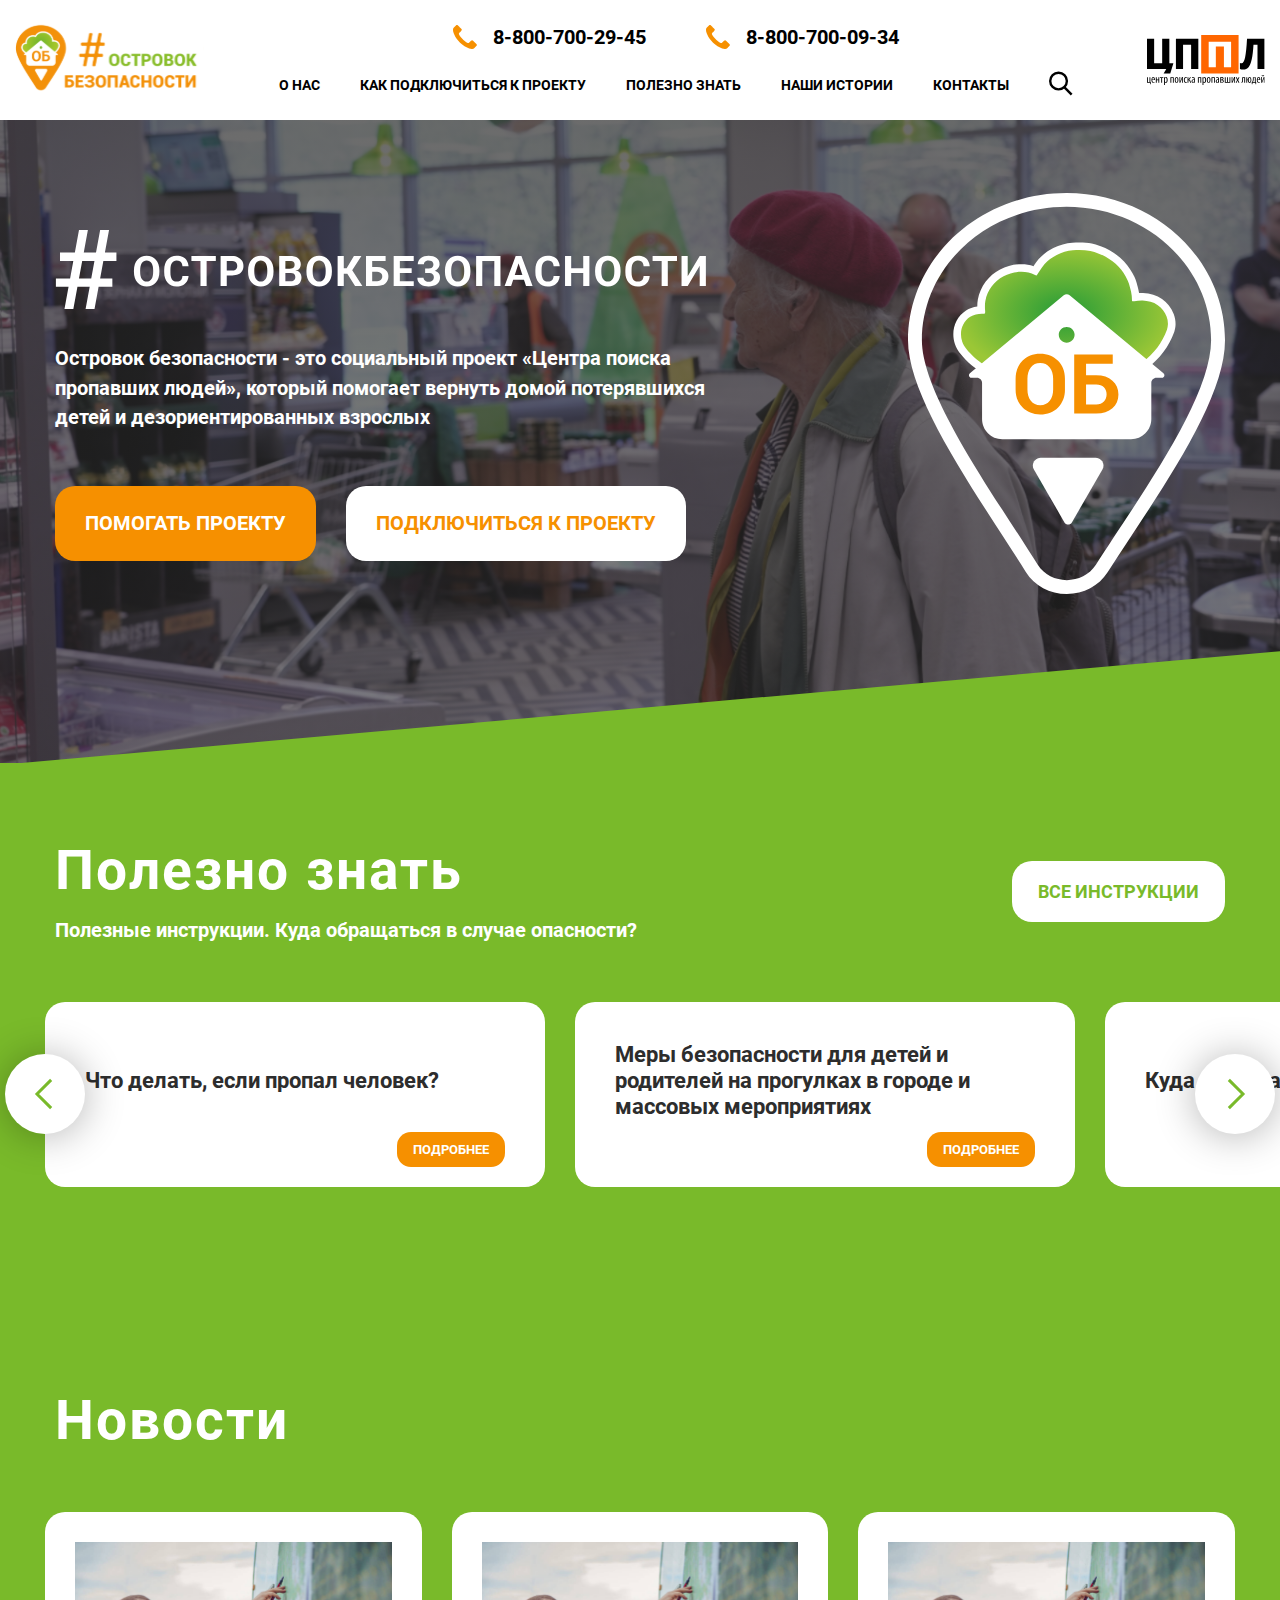
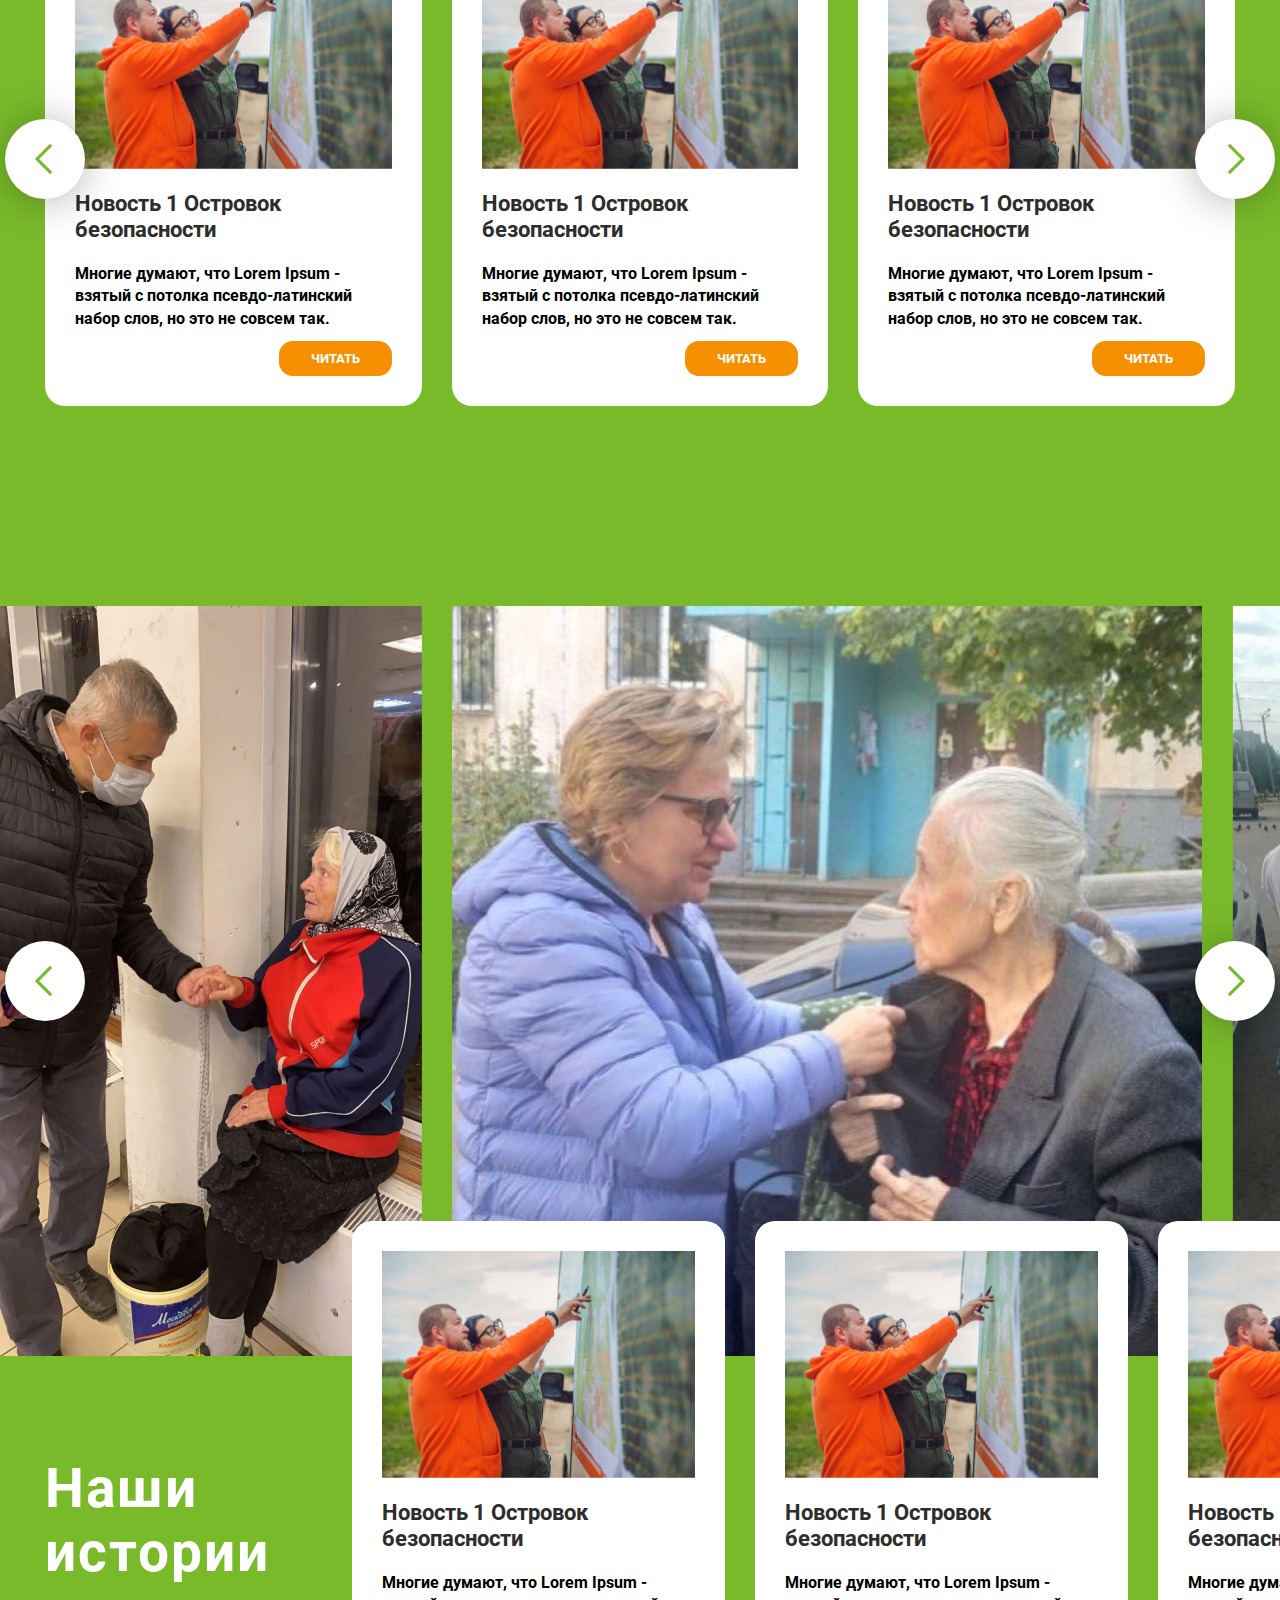
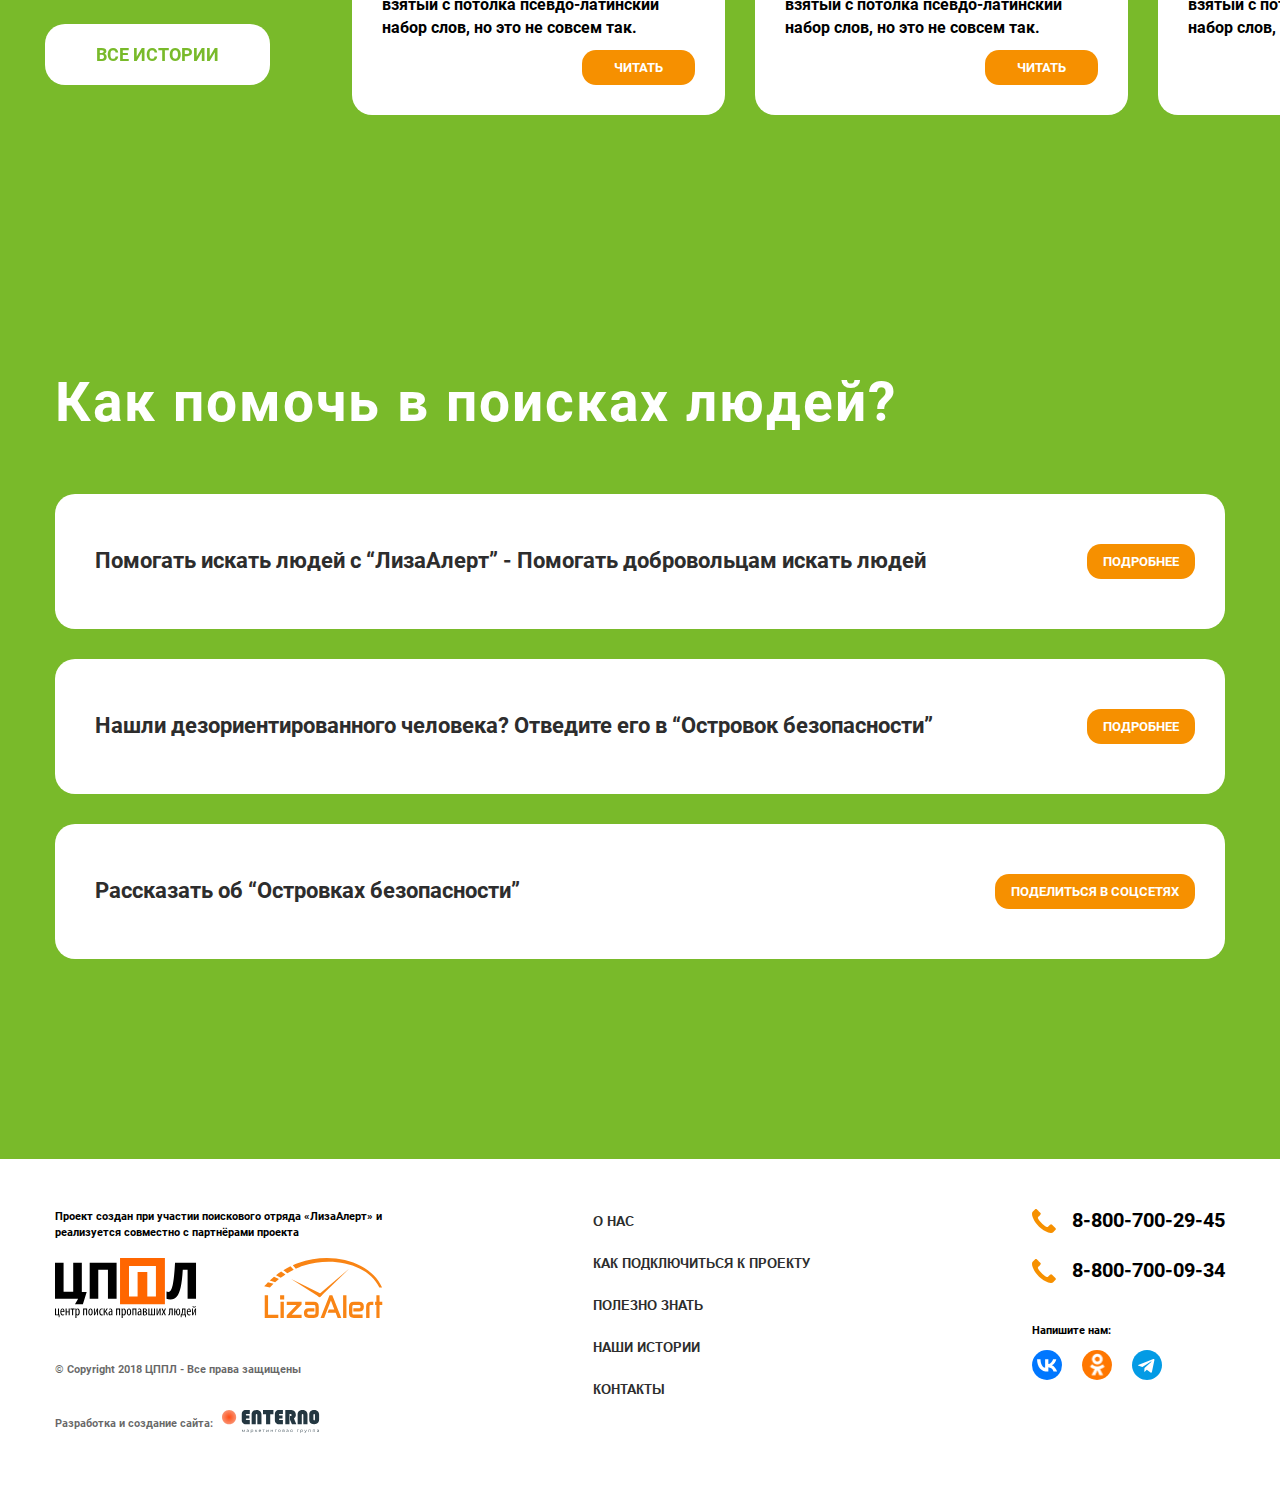
==== commit e6eba38a: "fix" ====
--- a/index.html
+++ b/index.html
@@ -4,7 +4,6 @@
 <head>
     <meta charset="UTF-8">
     <meta name="viewport" content="width=device-width, initial-scale=1.0">
-    <link rel="shortcut icon" href="/favicon.ico" type="image/x-icon">
     <link rel="stylesheet" href="./css/swiper-bundle.min.css">
     <link rel="stylesheet" href="./css/style.css">
     <title>Островок безопасности</title>
@@ -22,7 +21,7 @@
                             <path d="M2 18L26 18" stroke="black" stroke-width="2.5" stroke-linecap="round" />
                         </svg>
                     </button>
-                    <a href="/" class="header__logo"><img src="./img/ico-header-logo.png" alt="logo-image"></a>
+                    <a href="/" class="header__logo"><img src="./img/ico-header-logo.svg" alt="logo-image"></a>
                 </div>
                 <div class="header__body">
                     <ul class="header__contacts">
@@ -72,7 +71,7 @@
                     </nav>
                 </div>
                 <div class="header__image">
-                    <img src="./img/ico-header-image.png" alt="image">
+                    <img src="./img/ico-header-image.svg" alt="image">
                 </div>
             </div>
             <a href="tel:88007002945" class="header__callback">
@@ -235,7 +234,7 @@
                                             Многие думают, что Lorem Ipsum - взятый с потолка псевдо-латинский набор
                                             слов, но это не совсем так.
                                         </div>
-                                        <a href="#" class="card__button" toggle="#modal-news">
+                                        <a href="#" class="card__button" toggle="#modal-news-0">
                                             Читать
                                         </a>
                                     </div>
@@ -255,7 +254,7 @@
                                             Многие думают, что Lorem Ipsum - взятый с потолка псевдо-латинский набор
                                             слов, но это не совсем так.
                                         </div>
-                                        <a href="#" class="card__button" toggle="#modal-news">
+                                        <a href="#" class="card__button" toggle="#modal-news-1">
                                             Читать
                                         </a>
                                     </div>
@@ -275,7 +274,7 @@
                                             Многие думают, что Lorem Ipsum - взятый с потолка псевдо-латинский набор
                                             слов, но это не совсем так.
                                         </div>
-                                        <a href="#" class="card__button" toggle="#modal-news">
+                                        <a href="#" class="card__button" toggle="#modal-news-2">
                                             Читать
                                         </a>
                                     </div>
@@ -295,7 +294,7 @@
                                             Многие думают, что Lorem Ipsum - взятый с потолка псевдо-латинский набор
                                             слов, но это не совсем так.
                                         </div>
-                                        <a href="#" class="card__button" toggle="#modal-news">
+                                        <a href="#" class="card__button" toggle="#modal-news-3">
                                             Читать
                                         </a>
                                     </div>
@@ -400,7 +399,7 @@
                                                 Многие думают, что Lorem Ipsum - взятый с потолка псевдо-латинский набор
                                                 слов, но это не совсем так.
                                             </div>
-                                            <a href="#" class="card__button" toggle="#modal-news">
+                                            <a href="#" class="card__button" toggle="#modal-news-4">
                                                 Читать
                                             </a>
                                         </div>
@@ -420,7 +419,7 @@
                                                 Многие думают, что Lorem Ipsum - взятый с потолка псевдо-латинский набор
                                                 слов, но это не совсем так.
                                             </div>
-                                            <a href="#" class="card__button" toggle="#modal-news">
+                                            <a href="#" class="card__button" toggle="#modal-news-5">
                                                 Читать
                                             </a>
                                         </div>
@@ -440,7 +439,7 @@
                                                 Многие думают, что Lorem Ipsum - взятый с потолка псевдо-латинский набор
                                                 слов, но это не совсем так.
                                             </div>
-                                            <a href="#" class="card__button" toggle="#modal-news">
+                                            <a href="#" class="card__button" toggle="#modal-news-6">
                                                 Читать
                                             </a>
                                         </div>
@@ -460,7 +459,7 @@
                                                 Многие думают, что Lorem Ipsum - взятый с потолка псевдо-латинский набор
                                                 слов, но это не совсем так.
                                             </div>
-                                            <a href="#" class="card__button" toggle="#modal-news">
+                                            <a href="#" class="card__button" toggle="#modal-news-7">
                                                 Читать
                                             </a>
                                         </div>
@@ -480,7 +479,7 @@
                                                 Многие думают, что Lorem Ipsum - взятый с потолка псевдо-латинский набор
                                                 слов, но это не совсем так.
                                             </div>
-                                            <a href="#" class="card__button" toggle="#modal-news">
+                                            <a href="#" class="card__button" toggle="#modal-news-8">
                                                 Читать
                                             </a>
                                         </div>
@@ -500,7 +499,7 @@
                                                 Многие думают, что Lorem Ipsum - взятый с потолка псевдо-латинский набор
                                                 слов, но это не совсем так.
                                             </div>
-                                            <a href="#" class="card__button" toggle="#modal-news">
+                                            <a href="#" class="card__button" toggle="#modal-news-9">
                                                 Читать
                                             </a>
                                         </div>
@@ -562,9 +561,9 @@
                     </div>
                     <div class="footer__images">
                         <a href="#" class="footer__logo">
-                            <img src="./img/footer/logo-ico.png" alt="footer-logo">
+                            <img src="./img/footer/logo-ico.svg" alt="footer-logo">
                         </a>
-                        <a href="#" class="footer__liza"><img src="./img/footer/liza-alert-ico.png" alt="image"></a>
+                        <a href="#" class="footer__liza"><img src="./img/footer/liza-alert-ico.svg" alt="image"></a>
                     </div>
                     <p class="footer__copyright">© Copyright 2018 ЦППЛ - Все права защищены</p>
                     <div class="footer__designer">
@@ -789,103 +788,1223 @@
             </div>
         </div>
     </div>
-    <div class="modal-news" id="modal-news">
+    <div class="modal-news" id="modal-news-0">
         <div class="modal-news__body">
             <div class="modal-news__header">
                 <div class="modal-news__date">Дата публикации: 15.03.2024</div>
-                <a href="#" class="modal-news__close" toggle="#modal-news">
+                <a href="#" class="modal-news__close" toggle="#modal-news-0">
                     <svg width="21" height="21" viewBox="0 0 21 21" fill="none" xmlns="http://www.w3.org/2000/svg">
-                        <path d="M2 2L18.9706 18.9706M18.9707 2L2.00014 18.9706" stroke="black" stroke-width="2.5" stroke-linecap="round"/>
-                    </svg>                        
+                        <path d="M2 2L18.9706 18.9706M18.9707 2L2.00014 18.9706" stroke="black" stroke-width="2.5"
+                            stroke-linecap="round" />
+                    </svg>
                 </a>
             </div>
             <div class="modal-news__scroll">
-                <div class="modal-news__content">
-                    <h2 class="title modal-news__title modal-news__title_h2">H2</h2>
-                    <p class="modal-news__bigtext">
-                        Lorem Ipsum - это текст-"рыба", часто используемый в печати и вэб-дизайне. Lorem Ipsum является стандартной "рыбой" для текстов на латинице с начала XVI века.
-                    </p>
-                    <div class="modal-news__line"></div>
-                    <h3 class="modal-news__title modal-news__title_h3">H3</h3>
+                <h2 class="title modal-news__title modal-news__title_h2">H2</h2>
+                <p class="modal-news__bigtext">
+                    Lorem Ipsum - это текст-"рыба", часто используемый в печати и вэб-дизайне. Lorem Ipsum является
+                    стандартной "рыбой" для текстов на латинице с начала XVI века.
+                </p>
+                <div class="modal-news__line"></div>
+                <h3 class="modal-news__title modal-news__title_h3">H3</h3>
+                <p class="modal-news__text">
+                    Lorem Ipsum - это текст-"рыба", часто используемый в печати и вэб-дизайне. Lorem Ipsum является
+                    стандартной "рыбой"
+                    для текстов на латинице с начала XVI века. В то время некий безымянный печатник создал большую
+                    коллекцию размеров и
+                    форм шрифтов, используя Lorem Ipsum для распечатки образцов. Lorem Ipsum не только успешно пережил
+                    без заметных изменений
+                    пять веков, но и перешагнул в электронный дизайн. Его популяризации в новое время послужили
+                    публикация листов Letraset с
+                    образцами Lorem Ipsum в 60-х годах и, в более недавнее время, программы электронной вёрстки типа
+                    Aldus PageMaker, в
+                    шаблонах которых используется Lorem Ipsum.
+                    <br>
+                    <br>
+                    Lorem Ipsum - это текст-"рыба", часто используемый в печати и вэб-дизайне. Lorem Ipsum является
+                    стандартной "рыбой"
+                    для текстов на латинице с начала XVI века. В то время некий безымянный печатник создал большую
+                    коллекцию размеров и
+                    форм шрифтов, используя Lorem Ipsum для распечатки образцов.
+                </p>
+                <div class="modal-news__slider">
+                    <div class="swiper modal-news__swiper">
+                        <div class="swiper-wrapper">
+                            <div class="swiper-slide">
+                                <div class="modal-news__slide">
+                                    <img src="./img/news-modal/slide-1.png" alt="image">
+                                </div>
+                            </div>
+                            <div class="swiper-slide">
+                                <div class="modal-news__slide">
+                                    <img src="./img/news-modal/slide-1.png" alt="image">
+                                </div>
+                            </div>
+                        </div>
+                    </div>
+                    <div class="good__buttons modal-news__buttons">
+                        <button class="good__arrow prev" data-button="modal-news-prev">
+                            <svg width="19" height="32" viewBox="0 0 19 32" fill="none"
+                                xmlns="http://www.w3.org/2000/svg">
+                                <path d="M17.1421 1.85786L3 16L17.1421 30.1421" stroke="#79BA2A" stroke-width="3" />
+                            </svg>
+                        </button>
+                        <button class="good__arrow next" data-button="modal-news-next">
+                            <svg width="19" height="32" viewBox="0 0 19 32" fill="none"
+                                xmlns="http://www.w3.org/2000/svg">
+                                <path d="M1.85786 1.85786L16 16L1.85786 30.1421" stroke="#79BA2A" stroke-width="3" />
+                            </svg>
+                        </button>
+                    </div>
+                </div>
+                <h4 class="modal-news__title modal-news__title_h4">H4</h4>
+                <div class="modal-news__lists">
+                    <ul class="modal-news__list">
+                        <li class="modal-news__list-item p modal-news__list-text">— Lorem Ipsum - это текст-"рыба"</li>
+                        <li class="modal-news__list-item p modal-news__list-text">— Lorem Ipsum - это текст-"рыба"</li>
+                        <li class="modal-news__list-item p modal-news__list-text">— Lorem Ipsum - это текст-"рыба"</li>
+                        <li class="modal-news__list-item p modal-news__list-text">— Lorem Ipsum - это текст-"рыба"</li>
+                        <li class="modal-news__list-item p modal-news__list-text">— Lorem Ipsum - это текст-"рыба"</li>
+                    </ul>
+                    <ul class="modal-news__list">
+                        <li class="modal-news__list-item p modal-news__list-text">1. Lorem Ipsum - это текст-"рыба"</li>
+                        <li class="modal-news__list-item p modal-news__list-text">2. Lorem Ipsum - это текст-"рыба"</li>
+                        <li class="modal-news__list-item p modal-news__list-text">3. Lorem Ipsum - это текст-"рыба"</li>
+                        <li class="modal-news__list-item p modal-news__list-text">4. Lorem Ipsum - это текст-"рыба"</li>
+                        <li class="modal-news__list-item p modal-news__list-text">5. Lorem Ipsum - это текст-"рыба"</li>
+                    </ul>
+                </div>
+                <h5 class="modal-news__title modal-news__title_h5">H5</h5>
+                <div class="modal-news__mb">
                     <p class="modal-news__text">
-                        Lorem Ipsum - это текст-"рыба", часто используемый в печати и вэб-дизайне. Lorem Ipsum является стандартной "рыбой" 
-                        для текстов на латинице с начала XVI века. В то время некий безымянный печатник создал большую коллекцию размеров и 
-                        форм шрифтов, используя Lorem Ipsum для распечатки образцов. Lorem Ipsum не только успешно пережил без заметных изменений 
-                        пять веков, но и перешагнул в электронный дизайн. Его популяризации в новое время послужили публикация листов Letraset с 
-                        образцами Lorem Ipsum в 60-х годах и, в более недавнее время, программы электронной вёрстки типа Aldus PageMaker, в 
+                        Lorem Ipsum - это текст-"рыба", часто используемый в печати и вэб-дизайне. Lorem Ipsum является
+                        стандартной "рыбой"
+                        для текстов на латинице с начала XVI века. В то время некий безымянный печатник создал большую
+                        коллекцию размеров и
+                        форм шрифтов, используя Lorem Ipsum для распечатки образцов. Lorem Ipsum не только успешно
+                        пережил без заметных изменений
+                        пять веков, но и перешагнул в электронный дизайн. Его популяризации в новое время послужили
+                        публикация листов Letraset с
+                        образцами Lorem Ipsum в 60-х годах и, в более недавнее время, программы электронной вёрстки типа
+                        Aldus PageMaker, в
                         шаблонах которых используется Lorem Ipsum.
                         <br>
                         <br>
-                        Lorem Ipsum - это текст-"рыба", часто используемый в печати и вэб-дизайне. Lorem Ipsum является стандартной "рыбой" 
-                        для текстов на латинице с начала XVI века. В то время некий безымянный печатник создал большую коллекцию размеров и 
-                        форм шрифтов, используя Lorem Ipsum для распечатки образцов. 
+                        Lorem Ipsum - это текст-"рыба", часто используемый в печати и вэб-дизайне. Lorem Ipsum является
+                        стандартной "рыбой"
+                        для текстов на латинице с начала XVI века. В то время некий безымянный печатник создал большую
+                        коллекцию размеров и
+                        форм шрифтов, используя Lorem Ipsum для распечатки образцов.
                     </p>
-                    <div class="modal-news__slider">
-                        <div class="swiper modal-news__swiper">
-                            <div class="swiper-wrapper">
-                                <div class="swiper-slide">
-                                    <div class="modal-news__slide">
-                                        <img src="./img/news-modal/slide-1.png" alt="image">
-                                    </div>
-                                </div>
-                                <div class="swiper-slide">
-                                    <div class="modal-news__slide">
-                                        <img src="./img/news-modal/slide-1.png" alt="image">
-                                    </div>
+                </div>
+                <p class="modal-news__smalltext">
+                    Lorem Ipsum - это текст-"рыба", часто используемый в печати и вэб-дизайне. Lorem Ipsum является
+                    стандартной "рыбой" для текстов на латинице с начала XVI века. В то время некий безымянный печатник
+                    создал большую коллекцию размеров и форм шрифтов, используя Lorem Ipsum для распечатки образцов.
+                    Lorem Ipsum не только успешно пережил без заметных изменений пять веков, но и перешагнул в
+                    электронный дизайн. Его популяризации в новое время послужили публикация листов Letraset с образцами
+                    Lorem Ipsum в 60-х годах и, в более недавнее время, программы электронной вёрстки типа Aldus
+                    PageMaker, в шаблонах которых используется Lorem Ipsum.
+                </p>
+                <div class="modal-news__line"></div>
+            </div>
+        </div>
+    </div>
+    <div class="modal-news" id="modal-news-1">
+        <div class="modal-news__body">
+            <div class="modal-news__header">
+                <div class="modal-news__date">Дата публикации: 15.03.2024</div>
+                <a href="#" class="modal-news__close" toggle="#modal-news-1">
+                    <svg width="21" height="21" viewBox="0 0 21 21" fill="none" xmlns="http://www.w3.org/2000/svg">
+                        <path d="M2 2L18.9706 18.9706M18.9707 2L2.00014 18.9706" stroke="black" stroke-width="2.5"
+                            stroke-linecap="round" />
+                    </svg>
+                </a>
+            </div>
+            <div class="modal-news__scroll">
+                <h2 class="title modal-news__title modal-news__title_h2">H2</h2>
+                <p class="modal-news__bigtext">
+                    Lorem Ipsum - это текст-"рыба", часто используемый в печати и вэб-дизайне. Lorem Ipsum является
+                    стандартной "рыбой" для текстов на латинице с начала XVI века.
+                </p>
+                <div class="modal-news__line"></div>
+                <h3 class="modal-news__title modal-news__title_h3">H3</h3>
+                <p class="modal-news__text">
+                    Lorem Ipsum - это текст-"рыба", часто используемый в печати и вэб-дизайне. Lorem Ipsum является
+                    стандартной "рыбой"
+                    для текстов на латинице с начала XVI века. В то время некий безымянный печатник создал большую
+                    коллекцию размеров и
+                    форм шрифтов, используя Lorem Ipsum для распечатки образцов. Lorem Ipsum не только успешно пережил
+                    без заметных изменений
+                    пять веков, но и перешагнул в электронный дизайн. Его популяризации в новое время послужили
+                    публикация листов Letraset с
+                    образцами Lorem Ipsum в 60-х годах и, в более недавнее время, программы электронной вёрстки типа
+                    Aldus PageMaker, в
+                    шаблонах которых используется Lorem Ipsum.
+                    <br>
+                    <br>
+                    Lorem Ipsum - это текст-"рыба", часто используемый в печати и вэб-дизайне. Lorem Ipsum является
+                    стандартной "рыбой"
+                    для текстов на латинице с начала XVI века. В то время некий безымянный печатник создал большую
+                    коллекцию размеров и
+                    форм шрифтов, используя Lorem Ipsum для распечатки образцов.
+                </p>
+                <div class="modal-news__slider">
+                    <div class="swiper modal-news__swiper">
+                        <div class="swiper-wrapper">
+                            <div class="swiper-slide">
+                                <div class="modal-news__slide">
+                                    <img src="./img/news-modal/slide-1.png" alt="image">
+                                </div>
+                            </div>
+                            <div class="swiper-slide">
+                                <div class="modal-news__slide">
+                                    <img src="./img/news-modal/slide-1.png" alt="image">
                                 </div>
                             </div>
                         </div>
-                        <div class="good__buttons modal-news__buttons">
-                            <button class="good__arrow prev" data-button="modal-news-prev">
-                                <svg width="19" height="32" viewBox="0 0 19 32" fill="none" xmlns="http://www.w3.org/2000/svg">
-                                    <path d="M17.1421 1.85786L3 16L17.1421 30.1421" stroke="#79BA2A" stroke-width="3" />
-                                </svg>
-                            </button>
-                            <button class="good__arrow next" data-button="modal-news-next">
-                                <svg width="19" height="32" viewBox="0 0 19 32" fill="none" xmlns="http://www.w3.org/2000/svg">
-                                    <path d="M1.85786 1.85786L16 16L1.85786 30.1421" stroke="#79BA2A" stroke-width="3" />
-                                </svg>
-                            </button>
+                    </div>
+                    <div class="good__buttons modal-news__buttons">
+                        <button class="good__arrow prev" data-button="modal-news-prev">
+                            <svg width="19" height="32" viewBox="0 0 19 32" fill="none"
+                                xmlns="http://www.w3.org/2000/svg">
+                                <path d="M17.1421 1.85786L3 16L17.1421 30.1421" stroke="#79BA2A" stroke-width="3" />
+                            </svg>
+                        </button>
+                        <button class="good__arrow next" data-button="modal-news-next">
+                            <svg width="19" height="32" viewBox="0 0 19 32" fill="none"
+                                xmlns="http://www.w3.org/2000/svg">
+                                <path d="M1.85786 1.85786L16 16L1.85786 30.1421" stroke="#79BA2A" stroke-width="3" />
+                            </svg>
+                        </button>
+                    </div>
+                </div>
+                <h4 class="modal-news__title modal-news__title_h4">H4</h4>
+                <div class="modal-news__lists">
+                    <ul class="modal-news__list">
+                        <li class="modal-news__list-item p modal-news__list-text">— Lorem Ipsum - это текст-"рыба"</li>
+                        <li class="modal-news__list-item p modal-news__list-text">— Lorem Ipsum - это текст-"рыба"</li>
+                        <li class="modal-news__list-item p modal-news__list-text">— Lorem Ipsum - это текст-"рыба"</li>
+                        <li class="modal-news__list-item p modal-news__list-text">— Lorem Ipsum - это текст-"рыба"</li>
+                        <li class="modal-news__list-item p modal-news__list-text">— Lorem Ipsum - это текст-"рыба"</li>
+                    </ul>
+                    <ul class="modal-news__list">
+                        <li class="modal-news__list-item p modal-news__list-text">1. Lorem Ipsum - это текст-"рыба"</li>
+                        <li class="modal-news__list-item p modal-news__list-text">2. Lorem Ipsum - это текст-"рыба"</li>
+                        <li class="modal-news__list-item p modal-news__list-text">3. Lorem Ipsum - это текст-"рыба"</li>
+                        <li class="modal-news__list-item p modal-news__list-text">4. Lorem Ipsum - это текст-"рыба"</li>
+                        <li class="modal-news__list-item p modal-news__list-text">5. Lorem Ipsum - это текст-"рыба"</li>
+                    </ul>
+                </div>
+                <h5 class="modal-news__title modal-news__title_h5">H5</h5>
+                <div class="modal-news__mb">
+                    <p class="modal-news__text">
+                        Lorem Ipsum - это текст-"рыба", часто используемый в печати и вэб-дизайне. Lorem Ipsum является
+                        стандартной "рыбой"
+                        для текстов на латинице с начала XVI века. В то время некий безымянный печатник создал большую
+                        коллекцию размеров и
+                        форм шрифтов, используя Lorem Ipsum для распечатки образцов. Lorem Ipsum не только успешно
+                        пережил без заметных изменений
+                        пять веков, но и перешагнул в электронный дизайн. Его популяризации в новое время послужили
+                        публикация листов Letraset с
+                        образцами Lorem Ipsum в 60-х годах и, в более недавнее время, программы электронной вёрстки типа
+                        Aldus PageMaker, в
+                        шаблонах которых используется Lorem Ipsum.
+                        <br>
+                        <br>
+                        Lorem Ipsum - это текст-"рыба", часто используемый в печати и вэб-дизайне. Lorem Ipsum является
+                        стандартной "рыбой"
+                        для текстов на латинице с начала XVI века. В то время некий безымянный печатник создал большую
+                        коллекцию размеров и
+                        форм шрифтов, используя Lorem Ipsum для распечатки образцов.
+                    </p>
+                </div>
+                <p class="modal-news__smalltext">
+                    Lorem Ipsum - это текст-"рыба", часто используемый в печати и вэб-дизайне. Lorem Ipsum является
+                    стандартной "рыбой" для текстов на латинице с начала XVI века. В то время некий безымянный печатник
+                    создал большую коллекцию размеров и форм шрифтов, используя Lorem Ipsum для распечатки образцов.
+                    Lorem Ipsum не только успешно пережил без заметных изменений пять веков, но и перешагнул в
+                    электронный дизайн. Его популяризации в новое время послужили публикация листов Letraset с образцами
+                    Lorem Ipsum в 60-х годах и, в более недавнее время, программы электронной вёрстки типа Aldus
+                    PageMaker, в шаблонах которых используется Lorem Ipsum.
+                </p>
+                <div class="modal-news__line"></div>
+            </div>
+        </div>
+    </div>
+    <div class="modal-news" id="modal-news-2">
+        <div class="modal-news__body">
+            <div class="modal-news__header">
+                <div class="modal-news__date">Дата публикации: 15.03.2024</div>
+                <a href="#" class="modal-news__close" toggle="#modal-news-2">
+                    <svg width="21" height="21" viewBox="0 0 21 21" fill="none" xmlns="http://www.w3.org/2000/svg">
+                        <path d="M2 2L18.9706 18.9706M18.9707 2L2.00014 18.9706" stroke="black" stroke-width="2.5"
+                            stroke-linecap="round" />
+                    </svg>
+                </a>
+            </div>
+            <div class="modal-news__scroll">
+                <h2 class="title modal-news__title modal-news__title_h2">H2</h2>
+                <p class="modal-news__bigtext">
+                    Lorem Ipsum - это текст-"рыба", часто используемый в печати и вэб-дизайне. Lorem Ipsum является
+                    стандартной "рыбой" для текстов на латинице с начала XVI века.
+                </p>
+                <div class="modal-news__line"></div>
+                <h3 class="modal-news__title modal-news__title_h3">H3</h3>
+                <p class="modal-news__text">
+                    Lorem Ipsum - это текст-"рыба", часто используемый в печати и вэб-дизайне. Lorem Ipsum является
+                    стандартной "рыбой"
+                    для текстов на латинице с начала XVI века. В то время некий безымянный печатник создал большую
+                    коллекцию размеров и
+                    форм шрифтов, используя Lorem Ipsum для распечатки образцов. Lorem Ipsum не только успешно пережил
+                    без заметных изменений
+                    пять веков, но и перешагнул в электронный дизайн. Его популяризации в новое время послужили
+                    публикация листов Letraset с
+                    образцами Lorem Ipsum в 60-х годах и, в более недавнее время, программы электронной вёрстки типа
+                    Aldus PageMaker, в
+                    шаблонах которых используется Lorem Ipsum.
+                    <br>
+                    <br>
+                    Lorem Ipsum - это текст-"рыба", часто используемый в печати и вэб-дизайне. Lorem Ipsum является
+                    стандартной "рыбой"
+                    для текстов на латинице с начала XVI века. В то время некий безымянный печатник создал большую
+                    коллекцию размеров и
+                    форм шрифтов, используя Lorem Ipsum для распечатки образцов.
+                </p>
+                <div class="modal-news__slider">
+                    <div class="swiper modal-news__swiper">
+                        <div class="swiper-wrapper">
+                            <div class="swiper-slide">
+                                <div class="modal-news__slide">
+                                    <img src="./img/news-modal/slide-1.png" alt="image">
+                                </div>
+                            </div>
+                            <div class="swiper-slide">
+                                <div class="modal-news__slide">
+                                    <img src="./img/news-modal/slide-1.png" alt="image">
+                                </div>
+                            </div>
                         </div>
                     </div>
-                    <h4 class="modal-news__title modal-news__title_h4">H4</h4>
-                    <div class="modal-news__lists">
-                        <ul class="modal-news__list">
-                            <li class="modal-news__list-item p modal-news__list-text">— Lorem Ipsum - это текст-"рыба"</li>
-                            <li class="modal-news__list-item p modal-news__list-text">— Lorem Ipsum - это текст-"рыба"</li>
-                            <li class="modal-news__list-item p modal-news__list-text">— Lorem Ipsum - это текст-"рыба"</li>
-                            <li class="modal-news__list-item p modal-news__list-text">— Lorem Ipsum - это текст-"рыба"</li>
-                            <li class="modal-news__list-item p modal-news__list-text">— Lorem Ipsum - это текст-"рыба"</li>
-                        </ul>
-                        <ul class="modal-news__list">
-                            <li class="modal-news__list-item p modal-news__list-text">1. Lorem Ipsum - это текст-"рыба"</li>
-                            <li class="modal-news__list-item p modal-news__list-text">2. Lorem Ipsum - это текст-"рыба"</li>
-                            <li class="modal-news__list-item p modal-news__list-text">3. Lorem Ipsum - это текст-"рыба"</li>
-                            <li class="modal-news__list-item p modal-news__list-text">4. Lorem Ipsum - это текст-"рыба"</li>
-                            <li class="modal-news__list-item p modal-news__list-text">5. Lorem Ipsum - это текст-"рыба"</li>
-                        </ul>
-                    </div>
-                    <h5 class="modal-news__title modal-news__title_h5">H5</h5>
-                    <div class="modal-news__mb">
-                        <p class="modal-news__text">
-                            Lorem Ipsum - это текст-"рыба", часто используемый в печати и вэб-дизайне. Lorem Ipsum является стандартной "рыбой" 
-                            для текстов на латинице с начала XVI века. В то время некий безымянный печатник создал большую коллекцию размеров и 
-                            форм шрифтов, используя Lorem Ipsum для распечатки образцов. Lorem Ipsum не только успешно пережил без заметных изменений 
-                            пять веков, но и перешагнул в электронный дизайн. Его популяризации в новое время послужили публикация листов Letraset с 
-                            образцами Lorem Ipsum в 60-х годах и, в более недавнее время, программы электронной вёрстки типа Aldus PageMaker, в 
-                            шаблонах которых используется Lorem Ipsum.
-                            <br>
-                            <br>
-                            Lorem Ipsum - это текст-"рыба", часто используемый в печати и вэб-дизайне. Lorem Ipsum является стандартной "рыбой" 
-                            для текстов на латинице с начала XVI века. В то время некий безымянный печатник создал большую коллекцию размеров и 
-                            форм шрифтов, используя Lorem Ipsum для распечатки образцов. 
-                        </p>
-                    </div>
-                    <p class="modal-news__smalltext">
-                        Lorem Ipsum - это текст-"рыба", часто используемый в печати и вэб-дизайне. Lorem Ipsum является стандартной "рыбой" для текстов на латинице с начала XVI века. В то время некий безымянный печатник создал большую коллекцию размеров и форм шрифтов, используя Lorem Ipsum для распечатки образцов. Lorem Ipsum не только успешно пережил без заметных изменений пять веков, но и перешагнул в электронный дизайн. Его популяризации в новое время послужили публикация листов Letraset с образцами Lorem Ipsum в 60-х годах и, в более недавнее время, программы электронной вёрстки типа Aldus PageMaker, в шаблонах которых используется Lorem Ipsum.
+                    <div class="good__buttons modal-news__buttons">
+                        <button class="good__arrow prev" data-button="modal-news-prev">
+                            <svg width="19" height="32" viewBox="0 0 19 32" fill="none"
+                                xmlns="http://www.w3.org/2000/svg">
+                                <path d="M17.1421 1.85786L3 16L17.1421 30.1421" stroke="#79BA2A" stroke-width="3" />
+                            </svg>
+                        </button>
+                        <button class="good__arrow next" data-button="modal-news-next">
+                            <svg width="19" height="32" viewBox="0 0 19 32" fill="none"
+                                xmlns="http://www.w3.org/2000/svg">
+                                <path d="M1.85786 1.85786L16 16L1.85786 30.1421" stroke="#79BA2A" stroke-width="3" />
+                            </svg>
+                        </button>
+                    </div>
+                </div>
+                <h4 class="modal-news__title modal-news__title_h4">H4</h4>
+                <div class="modal-news__lists">
+                    <ul class="modal-news__list">
+                        <li class="modal-news__list-item p modal-news__list-text">— Lorem Ipsum - это текст-"рыба"</li>
+                        <li class="modal-news__list-item p modal-news__list-text">— Lorem Ipsum - это текст-"рыба"</li>
+                        <li class="modal-news__list-item p modal-news__list-text">— Lorem Ipsum - это текст-"рыба"</li>
+                        <li class="modal-news__list-item p modal-news__list-text">— Lorem Ipsum - это текст-"рыба"</li>
+                        <li class="modal-news__list-item p modal-news__list-text">— Lorem Ipsum - это текст-"рыба"</li>
+                    </ul>
+                    <ul class="modal-news__list">
+                        <li class="modal-news__list-item p modal-news__list-text">1. Lorem Ipsum - это текст-"рыба"</li>
+                        <li class="modal-news__list-item p modal-news__list-text">2. Lorem Ipsum - это текст-"рыба"</li>
+                        <li class="modal-news__list-item p modal-news__list-text">3. Lorem Ipsum - это текст-"рыба"</li>
+                        <li class="modal-news__list-item p modal-news__list-text">4. Lorem Ipsum - это текст-"рыба"</li>
+                        <li class="modal-news__list-item p modal-news__list-text">5. Lorem Ipsum - это текст-"рыба"</li>
+                    </ul>
+                </div>
+                <h5 class="modal-news__title modal-news__title_h5">H5</h5>
+                <div class="modal-news__mb">
+                    <p class="modal-news__text">
+                        Lorem Ipsum - это текст-"рыба", часто используемый в печати и вэб-дизайне. Lorem Ipsum является
+                        стандартной "рыбой"
+                        для текстов на латинице с начала XVI века. В то время некий безымянный печатник создал большую
+                        коллекцию размеров и
+                        форм шрифтов, используя Lorem Ipsum для распечатки образцов. Lorem Ipsum не только успешно
+                        пережил без заметных изменений
+                        пять веков, но и перешагнул в электронный дизайн. Его популяризации в новое время послужили
+                        публикация листов Letraset с
+                        образцами Lorem Ipsum в 60-х годах и, в более недавнее время, программы электронной вёрстки типа
+                        Aldus PageMaker, в
+                        шаблонах которых используется Lorem Ipsum.
+                        <br>
+                        <br>
+                        Lorem Ipsum - это текст-"рыба", часто используемый в печати и вэб-дизайне. Lorem Ipsum является
+                        стандартной "рыбой"
+                        для текстов на латинице с начала XVI века. В то время некий безымянный печатник создал большую
+                        коллекцию размеров и
+                        форм шрифтов, используя Lorem Ipsum для распечатки образцов.
                     </p>
-                    <div class="modal-news__line"></div>
-                </div>
+                </div>
+                <p class="modal-news__smalltext">
+                    Lorem Ipsum - это текст-"рыба", часто используемый в печати и вэб-дизайне. Lorem Ipsum является
+                    стандартной "рыбой" для текстов на латинице с начала XVI века. В то время некий безымянный печатник
+                    создал большую коллекцию размеров и форм шрифтов, используя Lorem Ipsum для распечатки образцов.
+                    Lorem Ipsum не только успешно пережил без заметных изменений пять веков, но и перешагнул в
+                    электронный дизайн. Его популяризации в новое время послужили публикация листов Letraset с образцами
+                    Lorem Ipsum в 60-х годах и, в более недавнее время, программы электронной вёрстки типа Aldus
+                    PageMaker, в шаблонах которых используется Lorem Ipsum.
+                </p>
+                <div class="modal-news__line"></div>
+            </div>
+        </div>
+    </div>
+    <div class="modal-news" id="modal-news-3">
+        <div class="modal-news__body">
+            <div class="modal-news__header">
+                <div class="modal-news__date">Дата публикации: 15.03.2024</div>
+                <a href="#" class="modal-news__close" toggle="#modal-news-3">
+                    <svg width="21" height="21" viewBox="0 0 21 21" fill="none" xmlns="http://www.w3.org/2000/svg">
+                        <path d="M2 2L18.9706 18.9706M18.9707 2L2.00014 18.9706" stroke="black" stroke-width="2.5"
+                            stroke-linecap="round" />
+                    </svg>
+                </a>
+            </div>
+            <div class="modal-news__scroll">
+                <h2 class="title modal-news__title modal-news__title_h2">H2</h2>
+                <p class="modal-news__bigtext">
+                    Lorem Ipsum - это текст-"рыба", часто используемый в печати и вэб-дизайне. Lorem Ipsum является
+                    стандартной "рыбой" для текстов на латинице с начала XVI века.
+                </p>
+                <div class="modal-news__line"></div>
+                <h3 class="modal-news__title modal-news__title_h3">H3</h3>
+                <p class="modal-news__text">
+                    Lorem Ipsum - это текст-"рыба", часто используемый в печати и вэб-дизайне. Lorem Ipsum является
+                    стандартной "рыбой"
+                    для текстов на латинице с начала XVI века. В то время некий безымянный печатник создал большую
+                    коллекцию размеров и
+                    форм шрифтов, используя Lorem Ipsum для распечатки образцов. Lorem Ipsum не только успешно пережил
+                    без заметных изменений
+                    пять веков, но и перешагнул в электронный дизайн. Его популяризации в новое время послужили
+                    публикация листов Letraset с
+                    образцами Lorem Ipsum в 60-х годах и, в более недавнее время, программы электронной вёрстки типа
+                    Aldus PageMaker, в
+                    шаблонах которых используется Lorem Ipsum.
+                    <br>
+                    <br>
+                    Lorem Ipsum - это текст-"рыба", часто используемый в печати и вэб-дизайне. Lorem Ipsum является
+                    стандартной "рыбой"
+                    для текстов на латинице с начала XVI века. В то время некий безымянный печатник создал большую
+                    коллекцию размеров и
+                    форм шрифтов, используя Lorem Ipsum для распечатки образцов.
+                </p>
+                <div class="modal-news__slider">
+                    <div class="swiper modal-news__swiper">
+                        <div class="swiper-wrapper">
+                            <div class="swiper-slide">
+                                <div class="modal-news__slide">
+                                    <img src="./img/news-modal/slide-1.png" alt="image">
+                                </div>
+                            </div>
+                            <div class="swiper-slide">
+                                <div class="modal-news__slide">
+                                    <img src="./img/news-modal/slide-1.png" alt="image">
+                                </div>
+                            </div>
+                        </div>
+                    </div>
+                    <div class="good__buttons modal-news__buttons">
+                        <button class="good__arrow prev" data-button="modal-news-prev">
+                            <svg width="19" height="32" viewBox="0 0 19 32" fill="none"
+                                xmlns="http://www.w3.org/2000/svg">
+                                <path d="M17.1421 1.85786L3 16L17.1421 30.1421" stroke="#79BA2A" stroke-width="3" />
+                            </svg>
+                        </button>
+                        <button class="good__arrow next" data-button="modal-news-next">
+                            <svg width="19" height="32" viewBox="0 0 19 32" fill="none"
+                                xmlns="http://www.w3.org/2000/svg">
+                                <path d="M1.85786 1.85786L16 16L1.85786 30.1421" stroke="#79BA2A" stroke-width="3" />
+                            </svg>
+                        </button>
+                    </div>
+                </div>
+                <h4 class="modal-news__title modal-news__title_h4">H4</h4>
+                <div class="modal-news__lists">
+                    <ul class="modal-news__list">
+                        <li class="modal-news__list-item p modal-news__list-text">— Lorem Ipsum - это текст-"рыба"</li>
+                        <li class="modal-news__list-item p modal-news__list-text">— Lorem Ipsum - это текст-"рыба"</li>
+                        <li class="modal-news__list-item p modal-news__list-text">— Lorem Ipsum - это текст-"рыба"</li>
+                        <li class="modal-news__list-item p modal-news__list-text">— Lorem Ipsum - это текст-"рыба"</li>
+                        <li class="modal-news__list-item p modal-news__list-text">— Lorem Ipsum - это текст-"рыба"</li>
+                    </ul>
+                    <ul class="modal-news__list">
+                        <li class="modal-news__list-item p modal-news__list-text">1. Lorem Ipsum - это текст-"рыба"</li>
+                        <li class="modal-news__list-item p modal-news__list-text">2. Lorem Ipsum - это текст-"рыба"</li>
+                        <li class="modal-news__list-item p modal-news__list-text">3. Lorem Ipsum - это текст-"рыба"</li>
+                        <li class="modal-news__list-item p modal-news__list-text">4. Lorem Ipsum - это текст-"рыба"</li>
+                        <li class="modal-news__list-item p modal-news__list-text">5. Lorem Ipsum - это текст-"рыба"</li>
+                    </ul>
+                </div>
+                <h5 class="modal-news__title modal-news__title_h5">H5</h5>
+                <div class="modal-news__mb">
+                    <p class="modal-news__text">
+                        Lorem Ipsum - это текст-"рыба", часто используемый в печати и вэб-дизайне. Lorem Ipsum является
+                        стандартной "рыбой"
+                        для текстов на латинице с начала XVI века. В то время некий безымянный печатник создал большую
+                        коллекцию размеров и
+                        форм шрифтов, используя Lorem Ipsum для распечатки образцов. Lorem Ipsum не только успешно
+                        пережил без заметных изменений
+                        пять веков, но и перешагнул в электронный дизайн. Его популяризации в новое время послужили
+                        публикация листов Letraset с
+                        образцами Lorem Ipsum в 60-х годах и, в более недавнее время, программы электронной вёрстки типа
+                        Aldus PageMaker, в
+                        шаблонах которых используется Lorem Ipsum.
+                        <br>
+                        <br>
+                        Lorem Ipsum - это текст-"рыба", часто используемый в печати и вэб-дизайне. Lorem Ipsum является
+                        стандартной "рыбой"
+                        для текстов на латинице с начала XVI века. В то время некий безымянный печатник создал большую
+                        коллекцию размеров и
+                        форм шрифтов, используя Lorem Ipsum для распечатки образцов.
+                    </p>
+                </div>
+                <p class="modal-news__smalltext">
+                    Lorem Ipsum - это текст-"рыба", часто используемый в печати и вэб-дизайне. Lorem Ipsum является
+                    стандартной "рыбой" для текстов на латинице с начала XVI века. В то время некий безымянный печатник
+                    создал большую коллекцию размеров и форм шрифтов, используя Lorem Ipsum для распечатки образцов.
+                    Lorem Ipsum не только успешно пережил без заметных изменений пять веков, но и перешагнул в
+                    электронный дизайн. Его популяризации в новое время послужили публикация листов Letraset с образцами
+                    Lorem Ipsum в 60-х годах и, в более недавнее время, программы электронной вёрстки типа Aldus
+                    PageMaker, в шаблонах которых используется Lorem Ipsum.
+                </p>
+                <div class="modal-news__line"></div>
+            </div>
+        </div>
+    </div>
+    <div class="modal-news" id="modal-news-4">
+        <div class="modal-news__body">
+            <div class="modal-news__header">
+                <div class="modal-news__date">Дата публикации: 15.03.2024</div>
+                <a href="#" class="modal-news__close" toggle="#modal-news-4">
+                    <svg width="21" height="21" viewBox="0 0 21 21" fill="none" xmlns="http://www.w3.org/2000/svg">
+                        <path d="M2 2L18.9706 18.9706M18.9707 2L2.00014 18.9706" stroke="black" stroke-width="2.5"
+                            stroke-linecap="round" />
+                    </svg>
+                </a>
+            </div>
+            <div class="modal-news__scroll">
+                <h2 class="title modal-news__title modal-news__title_h2">H2</h2>
+                <p class="modal-news__bigtext">
+                    Lorem Ipsum - это текст-"рыба", часто используемый в печати и вэб-дизайне. Lorem Ipsum является
+                    стандартной "рыбой" для текстов на латинице с начала XVI века.
+                </p>
+                <div class="modal-news__line"></div>
+                <h3 class="modal-news__title modal-news__title_h3">H3</h3>
+                <p class="modal-news__text">
+                    Lorem Ipsum - это текст-"рыба", часто используемый в печати и вэб-дизайне. Lorem Ipsum является
+                    стандартной "рыбой"
+                    для текстов на латинице с начала XVI века. В то время некий безымянный печатник создал большую
+                    коллекцию размеров и
+                    форм шрифтов, используя Lorem Ipsum для распечатки образцов. Lorem Ipsum не только успешно пережил
+                    без заметных изменений
+                    пять веков, но и перешагнул в электронный дизайн. Его популяризации в новое время послужили
+                    публикация листов Letraset с
+                    образцами Lorem Ipsum в 60-х годах и, в более недавнее время, программы электронной вёрстки типа
+                    Aldus PageMaker, в
+                    шаблонах которых используется Lorem Ipsum.
+                    <br>
+                    <br>
+                    Lorem Ipsum - это текст-"рыба", часто используемый в печати и вэб-дизайне. Lorem Ipsum является
+                    стандартной "рыбой"
+                    для текстов на латинице с начала XVI века. В то время некий безымянный печатник создал большую
+                    коллекцию размеров и
+                    форм шрифтов, используя Lorem Ipsum для распечатки образцов.
+                </p>
+                <div class="modal-news__slider">
+                    <div class="swiper modal-news__swiper">
+                        <div class="swiper-wrapper">
+                            <div class="swiper-slide">
+                                <div class="modal-news__slide">
+                                    <img src="./img/news-modal/slide-1.png" alt="image">
+                                </div>
+                            </div>
+                            <div class="swiper-slide">
+                                <div class="modal-news__slide">
+                                    <img src="./img/news-modal/slide-1.png" alt="image">
+                                </div>
+                            </div>
+                        </div>
+                    </div>
+                    <div class="good__buttons modal-news__buttons">
+                        <button class="good__arrow prev" data-button="modal-news-prev">
+                            <svg width="19" height="32" viewBox="0 0 19 32" fill="none"
+                                xmlns="http://www.w3.org/2000/svg">
+                                <path d="M17.1421 1.85786L3 16L17.1421 30.1421" stroke="#79BA2A" stroke-width="3" />
+                            </svg>
+                        </button>
+                        <button class="good__arrow next" data-button="modal-news-next">
+                            <svg width="19" height="32" viewBox="0 0 19 32" fill="none"
+                                xmlns="http://www.w3.org/2000/svg">
+                                <path d="M1.85786 1.85786L16 16L1.85786 30.1421" stroke="#79BA2A" stroke-width="3" />
+                            </svg>
+                        </button>
+                    </div>
+                </div>
+                <h4 class="modal-news__title modal-news__title_h4">H4</h4>
+                <div class="modal-news__lists">
+                    <ul class="modal-news__list">
+                        <li class="modal-news__list-item p modal-news__list-text">— Lorem Ipsum - это текст-"рыба"</li>
+                        <li class="modal-news__list-item p modal-news__list-text">— Lorem Ipsum - это текст-"рыба"</li>
+                        <li class="modal-news__list-item p modal-news__list-text">— Lorem Ipsum - это текст-"рыба"</li>
+                        <li class="modal-news__list-item p modal-news__list-text">— Lorem Ipsum - это текст-"рыба"</li>
+                        <li class="modal-news__list-item p modal-news__list-text">— Lorem Ipsum - это текст-"рыба"</li>
+                    </ul>
+                    <ul class="modal-news__list">
+                        <li class="modal-news__list-item p modal-news__list-text">1. Lorem Ipsum - это текст-"рыба"</li>
+                        <li class="modal-news__list-item p modal-news__list-text">2. Lorem Ipsum - это текст-"рыба"</li>
+                        <li class="modal-news__list-item p modal-news__list-text">3. Lorem Ipsum - это текст-"рыба"</li>
+                        <li class="modal-news__list-item p modal-news__list-text">4. Lorem Ipsum - это текст-"рыба"</li>
+                        <li class="modal-news__list-item p modal-news__list-text">5. Lorem Ipsum - это текст-"рыба"</li>
+                    </ul>
+                </div>
+                <h5 class="modal-news__title modal-news__title_h5">H5</h5>
+                <div class="modal-news__mb">
+                    <p class="modal-news__text">
+                        Lorem Ipsum - это текст-"рыба", часто используемый в печати и вэб-дизайне. Lorem Ipsum является
+                        стандартной "рыбой"
+                        для текстов на латинице с начала XVI века. В то время некий безымянный печатник создал большую
+                        коллекцию размеров и
+                        форм шрифтов, используя Lorem Ipsum для распечатки образцов. Lorem Ipsum не только успешно
+                        пережил без заметных изменений
+                        пять веков, но и перешагнул в электронный дизайн. Его популяризации в новое время послужили
+                        публикация листов Letraset с
+                        образцами Lorem Ipsum в 60-х годах и, в более недавнее время, программы электронной вёрстки типа
+                        Aldus PageMaker, в
+                        шаблонах которых используется Lorem Ipsum.
+                        <br>
+                        <br>
+                        Lorem Ipsum - это текст-"рыба", часто используемый в печати и вэб-дизайне. Lorem Ipsum является
+                        стандартной "рыбой"
+                        для текстов на латинице с начала XVI века. В то время некий безымянный печатник создал большую
+                        коллекцию размеров и
+                        форм шрифтов, используя Lorem Ipsum для распечатки образцов.
+                    </p>
+                </div>
+                <p class="modal-news__smalltext">
+                    Lorem Ipsum - это текст-"рыба", часто используемый в печати и вэб-дизайне. Lorem Ipsum является
+                    стандартной "рыбой" для текстов на латинице с начала XVI века. В то время некий безымянный печатник
+                    создал большую коллекцию размеров и форм шрифтов, используя Lorem Ipsum для распечатки образцов.
+                    Lorem Ipsum не только успешно пережил без заметных изменений пять веков, но и перешагнул в
+                    электронный дизайн. Его популяризации в новое время послужили публикация листов Letraset с образцами
+                    Lorem Ipsum в 60-х годах и, в более недавнее время, программы электронной вёрстки типа Aldus
+                    PageMaker, в шаблонах которых используется Lorem Ipsum.
+                </p>
+                <div class="modal-news__line"></div>
+            </div>
+        </div>
+    </div>
+    <div class="modal-news" id="modal-news-5">
+        <div class="modal-news__body">
+            <div class="modal-news__header">
+                <div class="modal-news__date">Дата публикации: 15.03.2024</div>
+                <a href="#" class="modal-news__close" toggle="#modal-news-5">
+                    <svg width="21" height="21" viewBox="0 0 21 21" fill="none" xmlns="http://www.w3.org/2000/svg">
+                        <path d="M2 2L18.9706 18.9706M18.9707 2L2.00014 18.9706" stroke="black" stroke-width="2.5"
+                            stroke-linecap="round" />
+                    </svg>
+                </a>
+            </div>
+            <div class="modal-news__scroll">
+                <h2 class="title modal-news__title modal-news__title_h2">H2</h2>
+                <p class="modal-news__bigtext">
+                    Lorem Ipsum - это текст-"рыба", часто используемый в печати и вэб-дизайне. Lorem Ipsum является
+                    стандартной "рыбой" для текстов на латинице с начала XVI века.
+                </p>
+                <div class="modal-news__line"></div>
+                <h3 class="modal-news__title modal-news__title_h3">H3</h3>
+                <p class="modal-news__text">
+                    Lorem Ipsum - это текст-"рыба", часто используемый в печати и вэб-дизайне. Lorem Ipsum является
+                    стандартной "рыбой"
+                    для текстов на латинице с начала XVI века. В то время некий безымянный печатник создал большую
+                    коллекцию размеров и
+                    форм шрифтов, используя Lorem Ipsum для распечатки образцов. Lorem Ipsum не только успешно пережил
+                    без заметных изменений
+                    пять веков, но и перешагнул в электронный дизайн. Его популяризации в новое время послужили
+                    публикация листов Letraset с
+                    образцами Lorem Ipsum в 60-х годах и, в более недавнее время, программы электронной вёрстки типа
+                    Aldus PageMaker, в
+                    шаблонах которых используется Lorem Ipsum.
+                    <br>
+                    <br>
+                    Lorem Ipsum - это текст-"рыба", часто используемый в печати и вэб-дизайне. Lorem Ipsum является
+                    стандартной "рыбой"
+                    для текстов на латинице с начала XVI века. В то время некий безымянный печатник создал большую
+                    коллекцию размеров и
+                    форм шрифтов, используя Lorem Ipsum для распечатки образцов.
+                </p>
+                <div class="modal-news__slider">
+                    <div class="swiper modal-news__swiper">
+                        <div class="swiper-wrapper">
+                            <div class="swiper-slide">
+                                <div class="modal-news__slide">
+                                    <img src="./img/news-modal/slide-1.png" alt="image">
+                                </div>
+                            </div>
+                            <div class="swiper-slide">
+                                <div class="modal-news__slide">
+                                    <img src="./img/news-modal/slide-1.png" alt="image">
+                                </div>
+                            </div>
+                        </div>
+                    </div>
+                    <div class="good__buttons modal-news__buttons">
+                        <button class="good__arrow prev" data-button="modal-news-prev">
+                            <svg width="19" height="32" viewBox="0 0 19 32" fill="none"
+                                xmlns="http://www.w3.org/2000/svg">
+                                <path d="M17.1421 1.85786L3 16L17.1421 30.1421" stroke="#79BA2A" stroke-width="3" />
+                            </svg>
+                        </button>
+                        <button class="good__arrow next" data-button="modal-news-next">
+                            <svg width="19" height="32" viewBox="0 0 19 32" fill="none"
+                                xmlns="http://www.w3.org/2000/svg">
+                                <path d="M1.85786 1.85786L16 16L1.85786 30.1421" stroke="#79BA2A" stroke-width="3" />
+                            </svg>
+                        </button>
+                    </div>
+                </div>
+                <h4 class="modal-news__title modal-news__title_h4">H4</h4>
+                <div class="modal-news__lists">
+                    <ul class="modal-news__list">
+                        <li class="modal-news__list-item p modal-news__list-text">— Lorem Ipsum - это текст-"рыба"</li>
+                        <li class="modal-news__list-item p modal-news__list-text">— Lorem Ipsum - это текст-"рыба"</li>
+                        <li class="modal-news__list-item p modal-news__list-text">— Lorem Ipsum - это текст-"рыба"</li>
+                        <li class="modal-news__list-item p modal-news__list-text">— Lorem Ipsum - это текст-"рыба"</li>
+                        <li class="modal-news__list-item p modal-news__list-text">— Lorem Ipsum - это текст-"рыба"</li>
+                    </ul>
+                    <ul class="modal-news__list">
+                        <li class="modal-news__list-item p modal-news__list-text">1. Lorem Ipsum - это текст-"рыба"</li>
+                        <li class="modal-news__list-item p modal-news__list-text">2. Lorem Ipsum - это текст-"рыба"</li>
+                        <li class="modal-news__list-item p modal-news__list-text">3. Lorem Ipsum - это текст-"рыба"</li>
+                        <li class="modal-news__list-item p modal-news__list-text">4. Lorem Ipsum - это текст-"рыба"</li>
+                        <li class="modal-news__list-item p modal-news__list-text">5. Lorem Ipsum - это текст-"рыба"</li>
+                    </ul>
+                </div>
+                <h5 class="modal-news__title modal-news__title_h5">H5</h5>
+                <div class="modal-news__mb">
+                    <p class="modal-news__text">
+                        Lorem Ipsum - это текст-"рыба", часто используемый в печати и вэб-дизайне. Lorem Ipsum является
+                        стандартной "рыбой"
+                        для текстов на латинице с начала XVI века. В то время некий безымянный печатник создал большую
+                        коллекцию размеров и
+                        форм шрифтов, используя Lorem Ipsum для распечатки образцов. Lorem Ipsum не только успешно
+                        пережил без заметных изменений
+                        пять веков, но и перешагнул в электронный дизайн. Его популяризации в новое время послужили
+                        публикация листов Letraset с
+                        образцами Lorem Ipsum в 60-х годах и, в более недавнее время, программы электронной вёрстки типа
+                        Aldus PageMaker, в
+                        шаблонах которых используется Lorem Ipsum.
+                        <br>
+                        <br>
+                        Lorem Ipsum - это текст-"рыба", часто используемый в печати и вэб-дизайне. Lorem Ipsum является
+                        стандартной "рыбой"
+                        для текстов на латинице с начала XVI века. В то время некий безымянный печатник создал большую
+                        коллекцию размеров и
+                        форм шрифтов, используя Lorem Ipsum для распечатки образцов.
+                    </p>
+                </div>
+                <p class="modal-news__smalltext">
+                    Lorem Ipsum - это текст-"рыба", часто используемый в печати и вэб-дизайне. Lorem Ipsum является
+                    стандартной "рыбой" для текстов на латинице с начала XVI века. В то время некий безымянный печатник
+                    создал большую коллекцию размеров и форм шрифтов, используя Lorem Ipsum для распечатки образцов.
+                    Lorem Ipsum не только успешно пережил без заметных изменений пять веков, но и перешагнул в
+                    электронный дизайн. Его популяризации в новое время послужили публикация листов Letraset с образцами
+                    Lorem Ipsum в 60-х годах и, в более недавнее время, программы электронной вёрстки типа Aldus
+                    PageMaker, в шаблонах которых используется Lorem Ipsum.
+                </p>
+                <div class="modal-news__line"></div>
+            </div>
+        </div>
+    </div>
+    <div class="modal-news" id="modal-news-6">
+        <div class="modal-news__body">
+            <div class="modal-news__header">
+                <div class="modal-news__date">Дата публикации: 15.03.2024</div>
+                <a href="#" class="modal-news__close" toggle="#modal-news-6">
+                    <svg width="21" height="21" viewBox="0 0 21 21" fill="none" xmlns="http://www.w3.org/2000/svg">
+                        <path d="M2 2L18.9706 18.9706M18.9707 2L2.00014 18.9706" stroke="black" stroke-width="2.5"
+                            stroke-linecap="round" />
+                    </svg>
+                </a>
+            </div>
+            <div class="modal-news__scroll">
+                <h2 class="title modal-news__title modal-news__title_h2">H2</h2>
+                <p class="modal-news__bigtext">
+                    Lorem Ipsum - это текст-"рыба", часто используемый в печати и вэб-дизайне. Lorem Ipsum является
+                    стандартной "рыбой" для текстов на латинице с начала XVI века.
+                </p>
+                <div class="modal-news__line"></div>
+                <h3 class="modal-news__title modal-news__title_h3">H3</h3>
+                <p class="modal-news__text">
+                    Lorem Ipsum - это текст-"рыба", часто используемый в печати и вэб-дизайне. Lorem Ipsum является
+                    стандартной "рыбой"
+                    для текстов на латинице с начала XVI века. В то время некий безымянный печатник создал большую
+                    коллекцию размеров и
+                    форм шрифтов, используя Lorem Ipsum для распечатки образцов. Lorem Ipsum не только успешно пережил
+                    без заметных изменений
+                    пять веков, но и перешагнул в электронный дизайн. Его популяризации в новое время послужили
+                    публикация листов Letraset с
+                    образцами Lorem Ipsum в 60-х годах и, в более недавнее время, программы электронной вёрстки типа
+                    Aldus PageMaker, в
+                    шаблонах которых используется Lorem Ipsum.
+                    <br>
+                    <br>
+                    Lorem Ipsum - это текст-"рыба", часто используемый в печати и вэб-дизайне. Lorem Ipsum является
+                    стандартной "рыбой"
+                    для текстов на латинице с начала XVI века. В то время некий безымянный печатник создал большую
+                    коллекцию размеров и
+                    форм шрифтов, используя Lorem Ipsum для распечатки образцов.
+                </p>
+                <div class="modal-news__slider">
+                    <div class="swiper modal-news__swiper">
+                        <div class="swiper-wrapper">
+                            <div class="swiper-slide">
+                                <div class="modal-news__slide">
+                                    <img src="./img/news-modal/slide-1.png" alt="image">
+                                </div>
+                            </div>
+                            <div class="swiper-slide">
+                                <div class="modal-news__slide">
+                                    <img src="./img/news-modal/slide-1.png" alt="image">
+                                </div>
+                            </div>
+                        </div>
+                    </div>
+                    <div class="good__buttons modal-news__buttons">
+                        <button class="good__arrow prev" data-button="modal-news-prev">
+                            <svg width="19" height="32" viewBox="0 0 19 32" fill="none"
+                                xmlns="http://www.w3.org/2000/svg">
+                                <path d="M17.1421 1.85786L3 16L17.1421 30.1421" stroke="#79BA2A" stroke-width="3" />
+                            </svg>
+                        </button>
+                        <button class="good__arrow next" data-button="modal-news-next">
+                            <svg width="19" height="32" viewBox="0 0 19 32" fill="none"
+                                xmlns="http://www.w3.org/2000/svg">
+                                <path d="M1.85786 1.85786L16 16L1.85786 30.1421" stroke="#79BA2A" stroke-width="3" />
+                            </svg>
+                        </button>
+                    </div>
+                </div>
+                <h4 class="modal-news__title modal-news__title_h4">H4</h4>
+                <div class="modal-news__lists">
+                    <ul class="modal-news__list">
+                        <li class="modal-news__list-item p modal-news__list-text">— Lorem Ipsum - это текст-"рыба"</li>
+                        <li class="modal-news__list-item p modal-news__list-text">— Lorem Ipsum - это текст-"рыба"</li>
+                        <li class="modal-news__list-item p modal-news__list-text">— Lorem Ipsum - это текст-"рыба"</li>
+                        <li class="modal-news__list-item p modal-news__list-text">— Lorem Ipsum - это текст-"рыба"</li>
+                        <li class="modal-news__list-item p modal-news__list-text">— Lorem Ipsum - это текст-"рыба"</li>
+                    </ul>
+                    <ul class="modal-news__list">
+                        <li class="modal-news__list-item p modal-news__list-text">1. Lorem Ipsum - это текст-"рыба"</li>
+                        <li class="modal-news__list-item p modal-news__list-text">2. Lorem Ipsum - это текст-"рыба"</li>
+                        <li class="modal-news__list-item p modal-news__list-text">3. Lorem Ipsum - это текст-"рыба"</li>
+                        <li class="modal-news__list-item p modal-news__list-text">4. Lorem Ipsum - это текст-"рыба"</li>
+                        <li class="modal-news__list-item p modal-news__list-text">5. Lorem Ipsum - это текст-"рыба"</li>
+                    </ul>
+                </div>
+                <h5 class="modal-news__title modal-news__title_h5">H5</h5>
+                <div class="modal-news__mb">
+                    <p class="modal-news__text">
+                        Lorem Ipsum - это текст-"рыба", часто используемый в печати и вэб-дизайне. Lorem Ipsum является
+                        стандартной "рыбой"
+                        для текстов на латинице с начала XVI века. В то время некий безымянный печатник создал большую
+                        коллекцию размеров и
+                        форм шрифтов, используя Lorem Ipsum для распечатки образцов. Lorem Ipsum не только успешно
+                        пережил без заметных изменений
+                        пять веков, но и перешагнул в электронный дизайн. Его популяризации в новое время послужили
+                        публикация листов Letraset с
+                        образцами Lorem Ipsum в 60-х годах и, в более недавнее время, программы электронной вёрстки типа
+                        Aldus PageMaker, в
+                        шаблонах которых используется Lorem Ipsum.
+                        <br>
+                        <br>
+                        Lorem Ipsum - это текст-"рыба", часто используемый в печати и вэб-дизайне. Lorem Ipsum является
+                        стандартной "рыбой"
+                        для текстов на латинице с начала XVI века. В то время некий безымянный печатник создал большую
+                        коллекцию размеров и
+                        форм шрифтов, используя Lorem Ipsum для распечатки образцов.
+                    </p>
+                </div>
+                <p class="modal-news__smalltext">
+                    Lorem Ipsum - это текст-"рыба", часто используемый в печати и вэб-дизайне. Lorem Ipsum является
+                    стандартной "рыбой" для текстов на латинице с начала XVI века. В то время некий безымянный печатник
+                    создал большую коллекцию размеров и форм шрифтов, используя Lorem Ipsum для распечатки образцов.
+                    Lorem Ipsum не только успешно пережил без заметных изменений пять веков, но и перешагнул в
+                    электронный дизайн. Его популяризации в новое время послужили публикация листов Letraset с образцами
+                    Lorem Ipsum в 60-х годах и, в более недавнее время, программы электронной вёрстки типа Aldus
+                    PageMaker, в шаблонах которых используется Lorem Ipsum.
+                </p>
+                <div class="modal-news__line"></div>
+            </div>
+        </div>
+    </div>
+    <div class="modal-news" id="modal-news-7">
+        <div class="modal-news__body">
+            <div class="modal-news__header">
+                <div class="modal-news__date">Дата публикации: 15.03.2024</div>
+                <a href="#" class="modal-news__close" toggle="#modal-news-7">
+                    <svg width="21" height="21" viewBox="0 0 21 21" fill="none" xmlns="http://www.w3.org/2000/svg">
+                        <path d="M2 2L18.9706 18.9706M18.9707 2L2.00014 18.9706" stroke="black" stroke-width="2.5"
+                            stroke-linecap="round" />
+                    </svg>
+                </a>
+            </div>
+            <div class="modal-news__scroll">
+                <h2 class="title modal-news__title modal-news__title_h2">H2</h2>
+                <p class="modal-news__bigtext">
+                    Lorem Ipsum - это текст-"рыба", часто используемый в печати и вэб-дизайне. Lorem Ipsum является
+                    стандартной "рыбой" для текстов на латинице с начала XVI века.
+                </p>
+                <div class="modal-news__line"></div>
+                <h3 class="modal-news__title modal-news__title_h3">H3</h3>
+                <p class="modal-news__text">
+                    Lorem Ipsum - это текст-"рыба", часто используемый в печати и вэб-дизайне. Lorem Ipsum является
+                    стандартной "рыбой"
+                    для текстов на латинице с начала XVI века. В то время некий безымянный печатник создал большую
+                    коллекцию размеров и
+                    форм шрифтов, используя Lorem Ipsum для распечатки образцов. Lorem Ipsum не только успешно пережил
+                    без заметных изменений
+                    пять веков, но и перешагнул в электронный дизайн. Его популяризации в новое время послужили
+                    публикация листов Letraset с
+                    образцами Lorem Ipsum в 60-х годах и, в более недавнее время, программы электронной вёрстки типа
+                    Aldus PageMaker, в
+                    шаблонах которых используется Lorem Ipsum.
+                    <br>
+                    <br>
+                    Lorem Ipsum - это текст-"рыба", часто используемый в печати и вэб-дизайне. Lorem Ipsum является
+                    стандартной "рыбой"
+                    для текстов на латинице с начала XVI века. В то время некий безымянный печатник создал большую
+                    коллекцию размеров и
+                    форм шрифтов, используя Lorem Ipsum для распечатки образцов.
+                </p>
+                <div class="modal-news__slider">
+                    <div class="swiper modal-news__swiper">
+                        <div class="swiper-wrapper">
+                            <div class="swiper-slide">
+                                <div class="modal-news__slide">
+                                    <img src="./img/news-modal/slide-1.png" alt="image">
+                                </div>
+                            </div>
+                            <div class="swiper-slide">
+                                <div class="modal-news__slide">
+                                    <img src="./img/news-modal/slide-1.png" alt="image">
+                                </div>
+                            </div>
+                        </div>
+                    </div>
+                    <div class="good__buttons modal-news__buttons">
+                        <button class="good__arrow prev" data-button="modal-news-prev">
+                            <svg width="19" height="32" viewBox="0 0 19 32" fill="none"
+                                xmlns="http://www.w3.org/2000/svg">
+                                <path d="M17.1421 1.85786L3 16L17.1421 30.1421" stroke="#79BA2A" stroke-width="3" />
+                            </svg>
+                        </button>
+                        <button class="good__arrow next" data-button="modal-news-next">
+                            <svg width="19" height="32" viewBox="0 0 19 32" fill="none"
+                                xmlns="http://www.w3.org/2000/svg">
+                                <path d="M1.85786 1.85786L16 16L1.85786 30.1421" stroke="#79BA2A" stroke-width="3" />
+                            </svg>
+                        </button>
+                    </div>
+                </div>
+                <h4 class="modal-news__title modal-news__title_h4">H4</h4>
+                <div class="modal-news__lists">
+                    <ul class="modal-news__list">
+                        <li class="modal-news__list-item p modal-news__list-text">— Lorem Ipsum - это текст-"рыба"</li>
+                        <li class="modal-news__list-item p modal-news__list-text">— Lorem Ipsum - это текст-"рыба"</li>
+                        <li class="modal-news__list-item p modal-news__list-text">— Lorem Ipsum - это текст-"рыба"</li>
+                        <li class="modal-news__list-item p modal-news__list-text">— Lorem Ipsum - это текст-"рыба"</li>
+                        <li class="modal-news__list-item p modal-news__list-text">— Lorem Ipsum - это текст-"рыба"</li>
+                    </ul>
+                    <ul class="modal-news__list">
+                        <li class="modal-news__list-item p modal-news__list-text">1. Lorem Ipsum - это текст-"рыба"</li>
+                        <li class="modal-news__list-item p modal-news__list-text">2. Lorem Ipsum - это текст-"рыба"</li>
+                        <li class="modal-news__list-item p modal-news__list-text">3. Lorem Ipsum - это текст-"рыба"</li>
+                        <li class="modal-news__list-item p modal-news__list-text">4. Lorem Ipsum - это текст-"рыба"</li>
+                        <li class="modal-news__list-item p modal-news__list-text">5. Lorem Ipsum - это текст-"рыба"</li>
+                    </ul>
+                </div>
+                <h5 class="modal-news__title modal-news__title_h5">H5</h5>
+                <div class="modal-news__mb">
+                    <p class="modal-news__text">
+                        Lorem Ipsum - это текст-"рыба", часто используемый в печати и вэб-дизайне. Lorem Ipsum является
+                        стандартной "рыбой"
+                        для текстов на латинице с начала XVI века. В то время некий безымянный печатник создал большую
+                        коллекцию размеров и
+                        форм шрифтов, используя Lorem Ipsum для распечатки образцов. Lorem Ipsum не только успешно
+                        пережил без заметных изменений
+                        пять веков, но и перешагнул в электронный дизайн. Его популяризации в новое время послужили
+                        публикация листов Letraset с
+                        образцами Lorem Ipsum в 60-х годах и, в более недавнее время, программы электронной вёрстки типа
+                        Aldus PageMaker, в
+                        шаблонах которых используется Lorem Ipsum.
+                        <br>
+                        <br>
+                        Lorem Ipsum - это текст-"рыба", часто используемый в печати и вэб-дизайне. Lorem Ipsum является
+                        стандартной "рыбой"
+                        для текстов на латинице с начала XVI века. В то время некий безымянный печатник создал большую
+                        коллекцию размеров и
+                        форм шрифтов, используя Lorem Ipsum для распечатки образцов.
+                    </p>
+                </div>
+                <p class="modal-news__smalltext">
+                    Lorem Ipsum - это текст-"рыба", часто используемый в печати и вэб-дизайне. Lorem Ipsum является
+                    стандартной "рыбой" для текстов на латинице с начала XVI века. В то время некий безымянный печатник
+                    создал большую коллекцию размеров и форм шрифтов, используя Lorem Ipsum для распечатки образцов.
+                    Lorem Ipsum не только успешно пережил без заметных изменений пять веков, но и перешагнул в
+                    электронный дизайн. Его популяризации в новое время послужили публикация листов Letraset с образцами
+                    Lorem Ipsum в 60-х годах и, в более недавнее время, программы электронной вёрстки типа Aldus
+                    PageMaker, в шаблонах которых используется Lorem Ipsum.
+                </p>
+                <div class="modal-news__line"></div>
+            </div>
+        </div>
+    </div>
+    <div class="modal-news" id="modal-news-8">
+        <div class="modal-news__body">
+            <div class="modal-news__header">
+                <div class="modal-news__date">Дата публикации: 15.03.2024</div>
+                <a href="#" class="modal-news__close" toggle="#modal-news-8">
+                    <svg width="21" height="21" viewBox="0 0 21 21" fill="none" xmlns="http://www.w3.org/2000/svg">
+                        <path d="M2 2L18.9706 18.9706M18.9707 2L2.00014 18.9706" stroke="black" stroke-width="2.5"
+                            stroke-linecap="round" />
+                    </svg>
+                </a>
+            </div>
+            <div class="modal-news__scroll">
+                <h2 class="title modal-news__title modal-news__title_h2">H2</h2>
+                <p class="modal-news__bigtext">
+                    Lorem Ipsum - это текст-"рыба", часто используемый в печати и вэб-дизайне. Lorem Ipsum является
+                    стандартной "рыбой" для текстов на латинице с начала XVI века.
+                </p>
+                <div class="modal-news__line"></div>
+                <h3 class="modal-news__title modal-news__title_h3">H3</h3>
+                <p class="modal-news__text">
+                    Lorem Ipsum - это текст-"рыба", часто используемый в печати и вэб-дизайне. Lorem Ipsum является
+                    стандартной "рыбой"
+                    для текстов на латинице с начала XVI века. В то время некий безымянный печатник создал большую
+                    коллекцию размеров и
+                    форм шрифтов, используя Lorem Ipsum для распечатки образцов. Lorem Ipsum не только успешно пережил
+                    без заметных изменений
+                    пять веков, но и перешагнул в электронный дизайн. Его популяризации в новое время послужили
+                    публикация листов Letraset с
+                    образцами Lorem Ipsum в 60-х годах и, в более недавнее время, программы электронной вёрстки типа
+                    Aldus PageMaker, в
+                    шаблонах которых используется Lorem Ipsum.
+                    <br>
+                    <br>
+                    Lorem Ipsum - это текст-"рыба", часто используемый в печати и вэб-дизайне. Lorem Ipsum является
+                    стандартной "рыбой"
+                    для текстов на латинице с начала XVI века. В то время некий безымянный печатник создал большую
+                    коллекцию размеров и
+                    форм шрифтов, используя Lorem Ipsum для распечатки образцов.
+                </p>
+                <div class="modal-news__slider">
+                    <div class="swiper modal-news__swiper">
+                        <div class="swiper-wrapper">
+                            <div class="swiper-slide">
+                                <div class="modal-news__slide">
+                                    <img src="./img/news-modal/slide-1.png" alt="image">
+                                </div>
+                            </div>
+                            <div class="swiper-slide">
+                                <div class="modal-news__slide">
+                                    <img src="./img/news-modal/slide-1.png" alt="image">
+                                </div>
+                            </div>
+                        </div>
+                    </div>
+                    <div class="good__buttons modal-news__buttons">
+                        <button class="good__arrow prev" data-button="modal-news-prev">
+                            <svg width="19" height="32" viewBox="0 0 19 32" fill="none"
+                                xmlns="http://www.w3.org/2000/svg">
+                                <path d="M17.1421 1.85786L3 16L17.1421 30.1421" stroke="#79BA2A" stroke-width="3" />
+                            </svg>
+                        </button>
+                        <button class="good__arrow next" data-button="modal-news-next">
+                            <svg width="19" height="32" viewBox="0 0 19 32" fill="none"
+                                xmlns="http://www.w3.org/2000/svg">
+                                <path d="M1.85786 1.85786L16 16L1.85786 30.1421" stroke="#79BA2A" stroke-width="3" />
+                            </svg>
+                        </button>
+                    </div>
+                </div>
+                <h4 class="modal-news__title modal-news__title_h4">H4</h4>
+                <div class="modal-news__lists">
+                    <ul class="modal-news__list">
+                        <li class="modal-news__list-item p modal-news__list-text">— Lorem Ipsum - это текст-"рыба"</li>
+                        <li class="modal-news__list-item p modal-news__list-text">— Lorem Ipsum - это текст-"рыба"</li>
+                        <li class="modal-news__list-item p modal-news__list-text">— Lorem Ipsum - это текст-"рыба"</li>
+                        <li class="modal-news__list-item p modal-news__list-text">— Lorem Ipsum - это текст-"рыба"</li>
+                        <li class="modal-news__list-item p modal-news__list-text">— Lorem Ipsum - это текст-"рыба"</li>
+                    </ul>
+                    <ul class="modal-news__list">
+                        <li class="modal-news__list-item p modal-news__list-text">1. Lorem Ipsum - это текст-"рыба"</li>
+                        <li class="modal-news__list-item p modal-news__list-text">2. Lorem Ipsum - это текст-"рыба"</li>
+                        <li class="modal-news__list-item p modal-news__list-text">3. Lorem Ipsum - это текст-"рыба"</li>
+                        <li class="modal-news__list-item p modal-news__list-text">4. Lorem Ipsum - это текст-"рыба"</li>
+                        <li class="modal-news__list-item p modal-news__list-text">5. Lorem Ipsum - это текст-"рыба"</li>
+                    </ul>
+                </div>
+                <h5 class="modal-news__title modal-news__title_h5">H5</h5>
+                <div class="modal-news__mb">
+                    <p class="modal-news__text">
+                        Lorem Ipsum - это текст-"рыба", часто используемый в печати и вэб-дизайне. Lorem Ipsum является
+                        стандартной "рыбой"
+                        для текстов на латинице с начала XVI века. В то время некий безымянный печатник создал большую
+                        коллекцию размеров и
+                        форм шрифтов, используя Lorem Ipsum для распечатки образцов. Lorem Ipsum не только успешно
+                        пережил без заметных изменений
+                        пять веков, но и перешагнул в электронный дизайн. Его популяризации в новое время послужили
+                        публикация листов Letraset с
+                        образцами Lorem Ipsum в 60-х годах и, в более недавнее время, программы электронной вёрстки типа
+                        Aldus PageMaker, в
+                        шаблонах которых используется Lorem Ipsum.
+                        <br>
+                        <br>
+                        Lorem Ipsum - это текст-"рыба", часто используемый в печати и вэб-дизайне. Lorem Ipsum является
+                        стандартной "рыбой"
+                        для текстов на латинице с начала XVI века. В то время некий безымянный печатник создал большую
+                        коллекцию размеров и
+                        форм шрифтов, используя Lorem Ipsum для распечатки образцов.
+                    </p>
+                </div>
+                <p class="modal-news__smalltext">
+                    Lorem Ipsum - это текст-"рыба", часто используемый в печати и вэб-дизайне. Lorem Ipsum является
+                    стандартной "рыбой" для текстов на латинице с начала XVI века. В то время некий безымянный печатник
+                    создал большую коллекцию размеров и форм шрифтов, используя Lorem Ipsum для распечатки образцов.
+                    Lorem Ipsum не только успешно пережил без заметных изменений пять веков, но и перешагнул в
+                    электронный дизайн. Его популяризации в новое время послужили публикация листов Letraset с образцами
+                    Lorem Ipsum в 60-х годах и, в более недавнее время, программы электронной вёрстки типа Aldus
+                    PageMaker, в шаблонах которых используется Lorem Ipsum.
+                </p>
+                <div class="modal-news__line"></div>
+            </div>
+        </div>
+    </div>
+    <div class="modal-news" id="modal-news-9">
+        <div class="modal-news__body">
+            <div class="modal-news__header">
+                <div class="modal-news__date">Дата публикации: 15.03.2024</div>
+                <a href="#" class="modal-news__close" toggle="#modal-news-9">
+                    <svg width="21" height="21" viewBox="0 0 21 21" fill="none" xmlns="http://www.w3.org/2000/svg">
+                        <path d="M2 2L18.9706 18.9706M18.9707 2L2.00014 18.9706" stroke="black" stroke-width="2.5"
+                            stroke-linecap="round" />
+                    </svg>
+                </a>
+            </div>
+            <div class="modal-news__scroll">
+                <h2 class="title modal-news__title modal-news__title_h2">H2</h2>
+                <p class="modal-news__bigtext">
+                    Lorem Ipsum - это текст-"рыба", часто используемый в печати и вэб-дизайне. Lorem Ipsum является
+                    стандартной "рыбой" для текстов на латинице с начала XVI века.
+                </p>
+                <div class="modal-news__line"></div>
+                <h3 class="modal-news__title modal-news__title_h3">H3</h3>
+                <p class="modal-news__text">
+                    Lorem Ipsum - это текст-"рыба", часто используемый в печати и вэб-дизайне. Lorem Ipsum является
+                    стандартной "рыбой"
+                    для текстов на латинице с начала XVI века. В то время некий безымянный печатник создал большую
+                    коллекцию размеров и
+                    форм шрифтов, используя Lorem Ipsum для распечатки образцов. Lorem Ipsum не только успешно пережил
+                    без заметных изменений
+                    пять веков, но и перешагнул в электронный дизайн. Его популяризации в новое время послужили
+                    публикация листов Letraset с
+                    образцами Lorem Ipsum в 60-х годах и, в более недавнее время, программы электронной вёрстки типа
+                    Aldus PageMaker, в
+                    шаблонах которых используется Lorem Ipsum.
+                    <br>
+                    <br>
+                    Lorem Ipsum - это текст-"рыба", часто используемый в печати и вэб-дизайне. Lorem Ipsum является
+                    стандартной "рыбой"
+                    для текстов на латинице с начала XVI века. В то время некий безымянный печатник создал большую
+                    коллекцию размеров и
+                    форм шрифтов, используя Lorem Ipsum для распечатки образцов.
+                </p>
+                <div class="modal-news__slider">
+                    <div class="swiper modal-news__swiper">
+                        <div class="swiper-wrapper">
+                            <div class="swiper-slide">
+                                <div class="modal-news__slide">
+                                    <img src="./img/news-modal/slide-1.png" alt="image">
+                                </div>
+                            </div>
+                            <div class="swiper-slide">
+                                <div class="modal-news__slide">
+                                    <img src="./img/news-modal/slide-1.png" alt="image">
+                                </div>
+                            </div>
+                        </div>
+                    </div>
+                    <div class="good__buttons modal-news__buttons">
+                        <button class="good__arrow prev" data-button="modal-news-prev">
+                            <svg width="19" height="32" viewBox="0 0 19 32" fill="none"
+                                xmlns="http://www.w3.org/2000/svg">
+                                <path d="M17.1421 1.85786L3 16L17.1421 30.1421" stroke="#79BA2A" stroke-width="3" />
+                            </svg>
+                        </button>
+                        <button class="good__arrow next" data-button="modal-news-next">
+                            <svg width="19" height="32" viewBox="0 0 19 32" fill="none"
+                                xmlns="http://www.w3.org/2000/svg">
+                                <path d="M1.85786 1.85786L16 16L1.85786 30.1421" stroke="#79BA2A" stroke-width="3" />
+                            </svg>
+                        </button>
+                    </div>
+                </div>
+                <h4 class="modal-news__title modal-news__title_h4">H4</h4>
+                <div class="modal-news__lists">
+                    <ul class="modal-news__list">
+                        <li class="modal-news__list-item p modal-news__list-text">— Lorem Ipsum - это текст-"рыба"</li>
+                        <li class="modal-news__list-item p modal-news__list-text">— Lorem Ipsum - это текст-"рыба"</li>
+                        <li class="modal-news__list-item p modal-news__list-text">— Lorem Ipsum - это текст-"рыба"</li>
+                        <li class="modal-news__list-item p modal-news__list-text">— Lorem Ipsum - это текст-"рыба"</li>
+                        <li class="modal-news__list-item p modal-news__list-text">— Lorem Ipsum - это текст-"рыба"</li>
+                    </ul>
+                    <ul class="modal-news__list">
+                        <li class="modal-news__list-item p modal-news__list-text">1. Lorem Ipsum - это текст-"рыба"</li>
+                        <li class="modal-news__list-item p modal-news__list-text">2. Lorem Ipsum - это текст-"рыба"</li>
+                        <li class="modal-news__list-item p modal-news__list-text">3. Lorem Ipsum - это текст-"рыба"</li>
+                        <li class="modal-news__list-item p modal-news__list-text">4. Lorem Ipsum - это текст-"рыба"</li>
+                        <li class="modal-news__list-item p modal-news__list-text">5. Lorem Ipsum - это текст-"рыба"</li>
+                    </ul>
+                </div>
+                <h5 class="modal-news__title modal-news__title_h5">H5</h5>
+                <div class="modal-news__mb">
+                    <p class="modal-news__text">
+                        Lorem Ipsum - это текст-"рыба", часто используемый в печати и вэб-дизайне. Lorem Ipsum является
+                        стандартной "рыбой"
+                        для текстов на латинице с начала XVI века. В то время некий безымянный печатник создал большую
+                        коллекцию размеров и
+                        форм шрифтов, используя Lorem Ipsum для распечатки образцов. Lorem Ipsum не только успешно
+                        пережил без заметных изменений
+                        пять веков, но и перешагнул в электронный дизайн. Его популяризации в новое время послужили
+                        публикация листов Letraset с
+                        образцами Lorem Ipsum в 60-х годах и, в более недавнее время, программы электронной вёрстки типа
+                        Aldus PageMaker, в
+                        шаблонах которых используется Lorem Ipsum.
+                        <br>
+                        <br>
+                        Lorem Ipsum - это текст-"рыба", часто используемый в печати и вэб-дизайне. Lorem Ipsum является
+                        стандартной "рыбой"
+                        для текстов на латинице с начала XVI века. В то время некий безымянный печатник создал большую
+                        коллекцию размеров и
+                        форм шрифтов, используя Lorem Ipsum для распечатки образцов.
+                    </p>
+                </div>
+                <p class="modal-news__smalltext">
+                    Lorem Ipsum - это текст-"рыба", часто используемый в печати и вэб-дизайне. Lorem Ipsum является
+                    стандартной "рыбой" для текстов на латинице с начала XVI века. В то время некий безымянный печатник
+                    создал большую коллекцию размеров и форм шрифтов, используя Lorem Ipsum для распечатки образцов.
+                    Lorem Ipsum не только успешно пережил без заметных изменений пять веков, но и перешагнул в
+                    электронный дизайн. Его популяризации в новое время послужили публикация листов Letraset с образцами
+                    Lorem Ipsum в 60-х годах и, в более недавнее время, программы электронной вёрстки типа Aldus
+                    PageMaker, в шаблонах которых используется Lorem Ipsum.
+                </p>
+                <div class="modal-news__line"></div>
             </div>
         </div>
     </div>
--- a/css/style.css
+++ b/css/style.css
@@ -133,18 +133,6 @@
   font-weight: 700;
 }
 
-::-webkit-scrollbar {
-  width: 10px;
-}
-
-::-webkit-scrollbar-track {
-  background-color: darkgrey;
-}
-
-::-webkit-scrollbar-thumb {
-  background: rgb(246, 144, 0);
-}
-
 body::-webkit-scrollbar {
   width: 6px; /* ширина всей полосы прокрутки */
 }
@@ -156,6 +144,10 @@
 body::-webkit-scrollbar-thumb {
   background: rgb(246, 144, 0); /* цвет бегунка */
   border-radius: 20px; /* округлось бегунка */
+}
+
+.white {
+  background: #fff;
 }
 
 @keyframes openSearchModal {
@@ -227,11 +219,16 @@
   margin: 0 auto;
 }
 
+@media (max-width: 606px) {
+  .container {
+    padding: 0 5px;
+  }
+}
 .title {
   font-size: 55px;
   font-weight: 700;
   line-height: 64px;
-  letter-spacing: 3%;
+  letter-spacing: 2px;
   text-align: left;
 }
 
@@ -240,7 +237,7 @@
     font-size: 44px;
     font-weight: 700;
     line-height: 52px;
-    letter-spacing: 3%;
+    letter-spacing: 2px;
     text-align: left;
   }
 }
@@ -249,7 +246,7 @@
     font-size: 38px;
     font-weight: 700;
     line-height: 45px;
-    letter-spacing: 3%;
+    letter-spacing: 2px;
     text-align: left;
   }
 }
@@ -287,7 +284,6 @@
   font-size: 22px;
   font-weight: 700;
   line-height: 26px;
-  letter-spacing: 3%;
   text-align: left;
   display: -webkit-box;
   -webkit-line-clamp: 2;
@@ -297,9 +293,7 @@
 }
 .card__text {
   font-size: 16px;
-  font-weight: 400;
   line-height: 142%;
-  letter-spacing: 0%;
   text-align: left;
   margin-bottom: 10px;
   display: -webkit-box;
@@ -310,6 +304,7 @@
 .card__button {
   border-radius: 14px;
   background: rgb(246, 144, 0);
+  border: 1px solid transparent;
   color: rgb(255, 255, 255);
   font-size: 13px;
   font-weight: 700;
@@ -356,12 +351,10 @@
     font-size: 20px;
     font-weight: 700;
     line-height: 23px;
-    letter-spacing: 1%;
     text-align: left;
   }
   .card__text {
     font-size: 16px;
-    font-weight: 400;
     line-height: 142%;
     display: -webkit-box;
     -webkit-line-clamp: 4;
@@ -383,6 +376,72 @@
     margin-bottom: 20px;
   }
 }
+.select {
+  padding: 19px 24px;
+  background: #fff;
+  position: relative;
+  border-radius: 20px;
+}
+.select__value {
+  display: flex;
+  align-items: center;
+  justify-content: space-between;
+  gap: 20px;
+  cursor: pointer;
+}
+.select__value-text {
+  color: rgb(0, 0, 0);
+  font-size: 18px;
+  font-weight: 700;
+  text-align: center;
+  text-transform: uppercase;
+}
+.select__value-arrow {
+  transition: 0.3s all;
+}
+.select__body {
+  position: absolute;
+  left: 0;
+  top: 100%;
+  width: 100%;
+  background: #fff;
+  border-radius: 0 0 20px 20px;
+  overflow: hidden;
+  display: none;
+  box-shadow: rgba(0, 0, 0, 0.15) 1.95px 1.95px 2.6px;
+}
+.select__list-option {
+  display: flex;
+  align-items: center;
+  color: rgb(0, 0, 0);
+  font-size: 16px;
+  font-weight: 700;
+  text-align: center;
+  text-transform: uppercase;
+  padding: 10px 24px;
+  width: 100%;
+  box-sizing: border-box;
+}
+.select__list-option:hover {
+  background: rgb(246, 144, 0);
+  color: #fff;
+}
+
+.select.active {
+  border-radius: 20px 20px 0 0;
+}
+.select.active .select__body {
+  display: block;
+}
+.select.active .select__value-arrow {
+  transform: rotate(180deg);
+}
+
+@media (max-width: 1022px) {
+  .select__value-text {
+    font-size: 16px;
+  }
+}
 .header {
   background: #fff;
   position: sticky;
@@ -437,9 +496,9 @@
   font-size: 20px;
   font-weight: 700;
   line-height: 23px;
-  letter-spacing: 3%;
   text-align: center;
   text-transform: uppercase;
+  transition: 0.3s all;
 }
 .header__contacts-link svg {
   display: flex;
@@ -456,7 +515,6 @@
   font-size: 14px;
   font-weight: 700;
   line-height: 16px;
-  letter-spacing: 3%;
   text-align: center;
   text-transform: uppercase;
   transition: 0.3s all;
@@ -507,7 +565,6 @@
   font-size: 16px;
   font-weight: 700;
   line-height: 19px;
-  letter-spacing: 3%;
   text-align: center;
   text-transform: uppercase;
   border-radius: 14px;
@@ -547,9 +604,7 @@
   color: rgb(0, 0, 0);
   font-family: "Roboto", sans-serif;
   font-size: 17px;
-  font-weight: 400;
   line-height: 34px;
-  letter-spacing: 0%;
   text-align: left;
   width: 100%;
   border: none;
@@ -559,18 +614,14 @@
   color: rgb(0, 0, 0);
   font-family: "Roboto", sans-serif;
   font-size: 17px;
-  font-weight: 400;
   line-height: 20px;
-  letter-spacing: 0%;
   text-align: left;
 }
 .header__search-input::placeholder {
   color: rgb(0, 0, 0);
   font-family: "Roboto", sans-serif;
   font-size: 17px;
-  font-weight: 400;
   line-height: 20px;
-  letter-spacing: 0%;
   text-align: left;
 }
 .header__search-buttons {
@@ -658,7 +709,7 @@
     gap: 30px;
   }
 }
-@media (max-width: 730px) {
+@media (max-width: 735px) {
   .header__contacts-item:last-of-type {
     display: none;
   }
@@ -738,9 +789,7 @@
 .hero__text {
   color: rgb(255, 255, 255);
   font-size: 20px;
-  font-weight: 400;
   line-height: 148%;
-  letter-spacing: 0%;
   text-align: left;
   margin-bottom: 53px;
   max-width: 706px;
@@ -760,7 +809,6 @@
   font-size: 20px;
   font-weight: 700;
   line-height: 23px;
-  letter-spacing: 3%;
   text-align: center;
   text-transform: uppercase;
   transition: 0.3s all;
@@ -785,7 +833,7 @@
 }
 .hero__triangle {
   position: absolute;
-  bottom: 0;
+  bottom: -1px;
   left: 0;
   right: 0;
   width: 101%;
@@ -819,9 +867,7 @@
   }
   .hero__text {
     font-size: 17px;
-    font-weight: 400;
     line-height: 148%;
-    letter-spacing: 3%;
     text-align: left;
     margin-bottom: 50px;
     max-width: 533px;
@@ -866,6 +912,7 @@
   padding: 75px 0 100px 0;
   background: #79BA2A;
   overflow: hidden;
+  transform: translateY(-1px);
 }
 .good__wrapper {
   display: flex;
@@ -884,9 +931,7 @@
 .good__text {
   color: #fff;
   font-size: 20px;
-  font-weight: 400;
   line-height: 148%;
-  letter-spacing: 0%;
   text-align: left;
 }
 .good__button {
@@ -898,7 +943,6 @@
   color: rgb(121, 186, 42);
   font-size: 18px;
   font-weight: 700;
-  letter-spacing: 3%;
   text-align: center;
   text-transform: uppercase;
   transition: 0.3s all;
@@ -908,7 +952,7 @@
 }
 .good__container {
   display: grid;
-  grid-template-columns: minmax(15px, 1fr) minmax(200px, 1360px) minmax(15px, 1fr);
+  grid-template-columns: minmax(5px, 1fr) minmax(200px, 1360px) minmax(5px, 1fr);
 }
 .good__slider {
   grid-column: 2/span 2;
@@ -942,7 +986,6 @@
   font-size: 22px;
   font-weight: 700;
   line-height: 26px;
-  letter-spacing: 3%;
   text-align: left;
   display: -webkit-box;
   -webkit-line-clamp: 3;
@@ -953,6 +996,7 @@
   border-radius: 14px;
   background: rgb(246, 144, 0);
   color: rgb(255, 255, 255);
+  border: 1px solid transparent;
   font-size: 13px;
   font-weight: 700;
   line-height: 15px;
@@ -992,6 +1036,9 @@
   padding: 0;
   border-radius: 100%;
   visibility: visible;
+  transition: 0.3s all;
+  border: 1px solid transparent;
+  box-sizing: border-box;
 }
 .good__arrow.prev {
   padding-right: 3px;
@@ -1018,7 +1065,6 @@
   }
   .good__text {
     font-size: 17px;
-    font-weight: 400;
     line-height: 148%;
   }
   .good__wrapper {
@@ -1042,7 +1088,6 @@
     font-size: 20px;
     font-weight: 700;
     line-height: 23px;
-    letter-spacing: 1%;
   }
   .good__arrow {
     width: 55px;
@@ -1087,7 +1132,7 @@
 }
 .news__container {
   display: grid;
-  grid-template-columns: minmax(15px, 1fr) minmax(200px, 1360px) minmax(15px, 1fr);
+  grid-template-columns: minmax(5px, 1fr) minmax(200px, 1360px) minmax(5px, 1fr);
 }
 .news__slider {
   grid-column: 2/span 1;
@@ -1127,6 +1172,23 @@
   .news__title {
     margin-bottom: 47px;
   }
+  .news__swiper .swiper-slide {
+    width: -moz-max-content;
+    width: max-content;
+  }
+  .news__slide {
+    width: 315px;
+  }
+}
+@media (max-width: 375px) {
+  .news__slide {
+    width: 280px;
+  }
+}
+@media (max-width: 345px) {
+  .news__slide {
+    width: 260px;
+  }
 }
 .gallery {
   padding: 100px 0 0 0;
@@ -1135,7 +1197,7 @@
 }
 .gallery__container {
   display: grid;
-  grid-template-columns: minmax(15px, 1fr) minmax(200px, 1360px) minmax(15px, 1fr);
+  grid-template-columns: minmax(5px, 1fr) minmax(200px, 1360px) minmax(5px, 1fr);
 }
 .gallery__slide {
   height: 750px;
@@ -1198,7 +1260,7 @@
 }
 .history__container {
   display: grid;
-  grid-template-columns: minmax(15px, 1fr) minmax(200px, 1360px) minmax(15px, 1fr);
+  grid-template-columns: minmax(5px, 1fr) minmax(200px, 1360px) minmax(5px, 1fr);
 }
 .history__buttons {
   display: none;
@@ -1214,9 +1276,13 @@
   flex-direction: column;
   gap: 40px;
   padding-bottom: 30px;
+  padding-left: 40px;
 }
 .history__title {
   color: #fff;
+}
+.history__swiper {
+  padding-right: 60px;
 }
 .history__swiper .swiper-slide {
   width: -moz-max-content !important;
@@ -1245,6 +1311,7 @@
   }
   .history__info {
     padding-bottom: 70px;
+    padding-left: 27.5px;
   }
 }
 @media (max-width: 606px) {
@@ -1263,6 +1330,8 @@
     gap: 47px;
     width: 100%;
     box-sizing: border-box;
+    padding-left: 27.5px;
+    padding-right: 27.5px;
   }
   .history__title br {
     display: none;
@@ -1289,18 +1358,18 @@
     width: 275px;
   }
 }
-@media (max-width: 360px) {
+@media (max-width: 375px) {
   .history__slide {
-    width: 250px;
-  }
-}
-@media (max-width: 340px) {
+    width: 280px;
+  }
+}
+@media (max-width: 345px) {
   .history__slide {
-    width: 230px;
+    width: 260px;
   }
 }
 .variable {
-  padding: 120px 0 200px 0;
+  padding: 120px 40px 200px 40px;
 }
 .variable__title {
   color: #fff;
@@ -1325,13 +1394,13 @@
   font-size: 22px;
   font-weight: 700;
   line-height: 26px;
-  letter-spacing: 3%;
   text-align: left;
 }
 .variable__block-link {
   border-radius: 14px;
   background: rgb(246, 144, 0);
   color: rgb(255, 255, 255);
+  border: 1px solid transparent;
   font-size: 13px;
   font-weight: 700;
   line-height: 15px;
@@ -1352,7 +1421,7 @@
 
 @media (max-width: 1022px) {
   .variable {
-    padding: 70px 0;
+    padding: 70px 27.5px 70px 27.5px;
   }
   .variable__title {
     margin-bottom: 60px;
@@ -1371,7 +1440,7 @@
 }
 @media (max-width: 606px) {
   .variable {
-    padding: 70px 0 100px 0;
+    padding: 70px 27.5px 100px 27.5px;
   }
   .variable__block {
     flex-direction: column;
@@ -1400,9 +1469,7 @@
 }
 .footer__description {
   font-size: 11px;
-  font-weight: 400;
   line-height: 142%;
-  letter-spacing: 3%;
   text-align: left;
   margin-bottom: 18px;
 }
@@ -1435,9 +1502,7 @@
 .footer__copyright {
   color: rgba(0, 0, 0, 0.6);
   font-size: 11px;
-  font-weight: 400;
   line-height: 142%;
-  letter-spacing: 3%;
   text-align: left;
   margin-bottom: 33px;
 }
@@ -1455,9 +1520,7 @@
 .footer__designer-text {
   color: rgba(0, 0, 0, 0.6);
   font-size: 11px;
-  font-weight: 400;
   line-height: 142%;
-  letter-spacing: 3%;
   text-align: left;
 }
 .footer__designer-image {
@@ -1481,7 +1544,6 @@
   font-size: 13px;
   font-weight: 700;
   line-height: 15px;
-  letter-spacing: 3%;
   text-align: left;
   text-transform: uppercase;
   transition: 0.3s all;
@@ -1510,11 +1572,11 @@
 .footer__contacts-link {
   display: flex;
   align-items: center;
+  transition: 0.3s all;
   gap: 16px;
   font-size: 20px;
   font-weight: 700;
   line-height: 23px;
-  letter-spacing: 3%;
   text-align: center;
   text-transform: uppercase;
 }
@@ -1531,9 +1593,7 @@
 }
 .footer__messangers-text {
   font-size: 11px;
-  font-weight: 400;
   line-height: 142%;
-  letter-spacing: 3%;
   text-align: left;
 }
 .footer__messangers-list {
@@ -1559,9 +1619,7 @@
   .footer__description {
     color: rgb(0, 0, 0);
     font-size: 12px;
-    font-weight: 400;
     line-height: 122%;
-    letter-spacing: 3%;
     text-align: left;
     max-width: 253px;
     width: 100%;
@@ -1618,6 +1676,1662 @@
   .footer__messangers {
     align-items: center;
     margin-bottom: 60px;
+  }
+}
+.about {
+  padding: 101px 0 240px 0;
+  background: linear-gradient(rgba(45, 45, 45, 0.7), rgba(45, 45, 45, 0.6)), url(../img/about/background.png) center/cover no-repeat;
+  position: relative;
+  overflow: hidden;
+}
+.about__wrapper {
+  display: flex;
+  flex-direction: column;
+}
+.about__list {
+  display: flex;
+  align-items: center;
+  gap: 20px;
+  margin-bottom: 75px;
+}
+.about__hashtag {
+  display: flex;
+  align-items: center;
+  gap: 12px;
+  color: rgb(121, 186, 42);
+  font-size: 18px;
+  font-weight: 700;
+  line-height: 21px;
+  text-align: center;
+  text-transform: uppercase;
+  border-radius: 20px;
+  padding: 14px 20px;
+  background: rgb(255, 255, 255);
+}
+.about__title {
+  margin-bottom: 30px;
+  color: #fff;
+  text-transform: uppercase;
+}
+.about__text {
+  color: rgb(255, 255, 255);
+  font-size: 20px;
+  line-height: 148%;
+  text-align: left;
+  max-width: 850px;
+  width: 100%;
+}
+.about__triangle {
+  position: absolute;
+  bottom: -1px;
+  left: 0;
+  right: 0;
+  width: 101%;
+  display: flex;
+  transform: translateX(-1%);
+}
+.about__triangle svg {
+  width: 100%;
+  height: 100%;
+}
+
+@media (max-width: 1390px) {
+  .about__wrapper {
+    padding: 0 40px;
+  }
+}
+@media (max-width: 1022px) {
+  .about {
+    padding: 80px 0 158px 0;
+  }
+  .about__list {
+    margin-bottom: 70px;
+  }
+  .about__title {
+    margin-bottom: 30px;
+  }
+  .about__wrapper {
+    padding: 0 27.5px;
+  }
+}
+@media (max-width: 735px) {
+  .about__list {
+    flex-direction: column;
+    align-items: flex-start;
+    margin-bottom: 40px;
+  }
+}
+@media (max-width: 606px) {
+  .about {
+    padding: 40px 0 74px 0;
+  }
+  .about__list {
+    margin-bottom: 40px;
+  }
+  .about__title {
+    margin-bottom: 17px;
+  }
+  .about__text {
+    font-size: 17px;
+    line-height: 148%;
+    text-align: left;
+  }
+}
+@media (max-width: 375px) {
+  .about__hashtag {
+    font-size: 16px;
+  }
+}
+.cppl {
+  padding: 100px 0 86px 0;
+  background: #79BA2A;
+  transform: translateY(-1px);
+}
+.cppl__wrapper {
+  display: flex;
+  justify-content: space-between;
+  gap: 40px;
+}
+.cppl__title {
+  color: #fff;
+  white-space: nowrap;
+}
+.cppl__text {
+  color: #fff;
+  font-size: 20px;
+  line-height: 142%;
+  text-align: left;
+  max-width: 845px;
+  width: 100%;
+}
+
+@media (max-width: 1390px) {
+  .cppl__wrapper {
+    padding: 0 40px;
+  }
+}
+@media (max-width: 1022px) {
+  .cppl {
+    padding: 70px 0 80px 0;
+  }
+  .cppl__wrapper {
+    flex-direction: column;
+    padding: 0 27.5px;
+    gap: 30px;
+  }
+}
+@media (max-width: 606px) {
+  .cppl {
+    padding: 60px 0 15px 0;
+  }
+  .cppl__wrapper {
+    padding: 0 27.5px;
+  }
+}
+.who {
+  padding: 70px 0 229px 0;
+}
+.who__top {
+  display: flex;
+  align-items: flex-end;
+  justify-content: space-between;
+  margin-bottom: 60px;
+  gap: 40px;
+}
+.who__title {
+  color: #fff;
+}
+.who__title br:last-of-type {
+  display: none;
+}
+.who__grid {
+  display: grid;
+  grid-template-columns: repeat(3, 1fr);
+  gap: 30px;
+}
+.who__select {
+  max-width: 406px;
+  width: 100%;
+}
+
+@media (max-width: 1390px) {
+  .who__wrapper {
+    padding: 0 40px;
+  }
+}
+@media (max-width: 1022px) {
+  .who {
+    padding: 90px 0 150px 0;
+  }
+  .who__wrapper {
+    padding: 0 27.5px;
+  }
+  .who__grid {
+    grid-template-columns: repeat(2, 1fr);
+  }
+  .who__top {
+    flex-direction: column;
+    align-items: flex-start;
+    margin-bottom: 50px;
+  }
+  .who__select {
+    max-width: 100%;
+  }
+  .who__title br:first-of-type {
+    display: none;
+  }
+  .who__title br:last-of-type {
+    display: block;
+  }
+}
+@media (max-width: 606px) {
+  .who {
+    padding: 60px 0 120px 0;
+  }
+  .who__grid {
+    grid-template-columns: 1fr;
+    gap: 20px;
+  }
+  .who__top {
+    gap: 60px;
+    margin-bottom: 40px;
+  }
+  .who .card__title {
+    font-size: 18px;
+  }
+}
+@media (max-width: 360px) {
+  .who__title {
+    font-size: 35px;
+  }
+}
+.connect {
+  padding: 101px 0 265px 0;
+  position: relative;
+  background: linear-gradient(rgba(45, 45, 45, 0.7), rgba(45, 45, 45, 0.6)), url(../img/connect/background.png) center/cover no-repeat;
+  overflow: hidden;
+  transform: translateY(-1px);
+}
+.connect__title {
+  color: #fff;
+  margin-bottom: 20px;
+  text-transform: uppercase;
+}
+.connect__text {
+  color: rgb(255, 255, 255);
+  font-size: 20px;
+  line-height: 148%;
+  text-align: left;
+  max-width: 1033px;
+  width: 100%;
+}
+
+@media (max-width: 1390px) {
+  .connect__wrapper {
+    padding: 0 40px;
+  }
+}
+@media (max-width: 1022px) {
+  .connect {
+    padding: 80px 0 213px 0;
+  }
+  .connect__text {
+    font-size: 17px;
+  }
+  .connect__wrapper {
+    padding: 0 27.5px;
+  }
+}
+@media (max-width: 606px) {
+  .connect {
+    padding: 50px 0 153px 0;
+  }
+  .connect__title {
+    margin-bottom: 15px;
+  }
+  .connect__text {
+    font-size: 15px;
+  }
+}
+.accordion__item:not(.accordion__item_show) .accordion__body {
+  display: none;
+}
+
+.abracadabra {
+  transform: translateY(-174px);
+}
+.abracadabra__grid {
+  display: grid;
+  grid-template-columns: repeat(3, 1fr);
+  gap: 30px;
+}
+.abracadabra__card-title {
+  color: rgb(121, 186, 42);
+  font-size: 26px;
+  font-weight: 700;
+  line-height: 30px;
+  text-align: left;
+  margin-bottom: 16px;
+}
+.abracadabra__card-text {
+  color: rgb(0, 0, 0);
+  font-size: 16px;
+  line-height: 142%;
+  text-align: left;
+  margin-bottom: 30px;
+}
+.abracadabra__card-body {
+  display: flex;
+  flex-direction: column;
+  height: 100%;
+}
+.abracadabra__card-arrow {
+  display: none;
+  transition: 0.3s all;
+}
+.abracadabra .card__button {
+  max-width: 154px;
+}
+.abracadabra__accordion {
+  display: none;
+}
+
+@media (max-width: 1390px) {
+  .abracadabra__wrapper {
+    padding: 0 40px;
+  }
+}
+@media (max-width: 1022px) {
+  .abracadabra {
+    transform: translateY(-112px);
+  }
+  .abracadabra__wrapper {
+    padding: 0 27.5px;
+  }
+  .abracadabra__grid {
+    display: none;
+  }
+  .abracadabra__card-arrow {
+    display: flex;
+    flex-shrink: 0;
+  }
+  .abracadabra__card-body {
+    padding: 0 30px 30px 30px;
+  }
+  .abracadabra__card-text {
+    margin-bottom: 20px;
+  }
+  .abracadabra__accordion {
+    display: flex;
+    flex-direction: column;
+    gap: 20px;
+  }
+  .abracadabra__accordion-header {
+    display: flex;
+    align-items: center;
+    justify-content: space-between;
+    padding: 30px;
+  }
+  .abracadabra__accordion-title {
+    color: rgb(121, 186, 42);
+    font-size: 24px;
+    font-weight: 700;
+    line-height: 28px;
+    text-align: left;
+  }
+  .abracadabra__accordion-item {
+    border-radius: 20px;
+    background: #fff;
+  }
+  .abracadabra__accordion-item.accordion__item_show .abracadabra__card-arrow {
+    transform: rotate(180deg);
+  }
+  .abracadabra__accordion-item.accordion__item_slidedown .abracadabra__card-arrow {
+    transform: rotate(180deg);
+  }
+}
+@media (max-width: 360px) {
+  .abracadabra__title {
+    font-size: 35px;
+  }
+}
+.partners {
+  padding: 0 0 200px 0;
+}
+.partners__title {
+  color: #fff;
+  margin-bottom: 80px;
+}
+.partners__grid {
+  display: grid;
+  grid-template-columns: repeat(3, 1fr);
+  gap: 30px;
+}
+.partners__card {
+  display: flex;
+  flex-direction: column;
+  padding: 0 30px 30px 30px;
+  border-radius: 20px;
+  background: #fff;
+  box-shadow: 0px 2px 20px 0px rgba(0, 0, 0, 0.25);
+}
+.partners__card-img {
+  display: block;
+  margin: 0 auto 6px;
+}
+.partners__card-img img {
+  height: 100%;
+  -o-object-fit: cover;
+     object-fit: cover;
+}
+.partners__card-title {
+  color: rgb(45, 45, 45);
+  font-size: 26px;
+  font-weight: 700;
+  line-height: 30px;
+  text-align: left;
+  margin-bottom: 15px;
+}
+.partners__card-text {
+  color: rgb(0, 0, 0);
+  font-size: 16px;
+  line-height: 142%;
+  text-align: left;
+}
+
+@media (max-width: 1390px) {
+  .partners__wrapper {
+    padding: 0 40px;
+  }
+}
+@media (max-width: 1022px) {
+  .partners {
+    padding: 0 0 170px 0;
+  }
+  .partners__wrapper {
+    padding: 0 27.5px;
+  }
+  .partners__title {
+    margin-bottom: 60px;
+  }
+  .partners__grid {
+    gap: 20px;
+  }
+  .partners__card-img {
+    height: 79px;
+    margin-bottom: 30px;
+  }
+  .partners__card-title {
+    font-size: 24px;
+    margin-bottom: 20px;
+  }
+}
+@media (max-width: 900px) {
+  .partners__grid {
+    grid-template-columns: repeat(2, 1fr);
+  }
+}
+@media (max-width: 660px) {
+  .partners__grid {
+    grid-template-columns: 1fr;
+  }
+}
+@media (max-width: 606px) {
+  .partners {
+    padding: 0 0 120px 0;
+  }
+  .partners__title {
+    margin-bottom: 55px;
+  }
+  .partners__card-img {
+    margin-bottom: 20px;
+  }
+  .partners__card-title {
+    text-align: center;
+    margin-bottom: 15px;
+  }
+  .partners__card-text {
+    text-align: center;
+  }
+}
+.good-know {
+  padding: 152px 0 281px 0;
+  position: relative;
+  background: linear-gradient(rgba(45, 45, 45, 0.7), rgba(45, 45, 45, 0.6)), url(../img/connect/background.png) center/cover no-repeat;
+  overflow: hidden;
+  transform: translateY(-1px);
+}
+.good-know__title {
+  color: #fff;
+  text-transform: uppercase;
+}
+.good-know__title br {
+  display: none;
+}
+
+@media (max-width: 1022px) {
+  .good-know {
+    padding: 146px 0 252px 0;
+  }
+}
+@media (max-width: 606px) {
+  .good-know {
+    padding: 90px 0 125px 0;
+  }
+  .good-know__title br {
+    display: block;
+  }
+  .good-know_news {
+    padding: 50px 0 175px 0;
+  }
+}
+.accordion__item:not(.accordion__item_show) .accordion__body {
+  display: none;
+}
+
+.instructions {
+  padding: 45px 0 150px 0;
+  overflow: hidden;
+}
+.instructions__tabs {
+  display: flex;
+  gap: 20px;
+  margin-bottom: 80px;
+}
+.instructions__tabs-tab {
+  display: flex;
+  align-items: center;
+  justify-content: center;
+  padding: 14px 20px;
+  border-radius: 14px;
+  box-shadow: 0px 2px 20px 0px rgba(255, 255, 255, 0.15);
+  border: 2px solid rgb(255, 255, 255);
+  box-sizing: border-box;
+  color: #fff;
+  font-size: 16px;
+  font-weight: 700;
+  text-align: center;
+  text-transform: uppercase;
+  transition: 0.3s all;
+}
+.instructions__tabs-tab.active {
+  color: rgb(121, 186, 42);
+  background: rgb(255, 255, 255);
+}
+.instructions__title {
+  color: #fff;
+  margin-bottom: 20px;
+}
+.instructions__text {
+  color: rgb(255, 255, 255);
+  font-size: 24px;
+  line-height: 142%;
+  text-align: left;
+  margin-bottom: 80px;
+  max-width: 860px;
+  width: 100%;
+}
+.instructions__smalltext {
+  color: rgb(255, 255, 255);
+  font-size: 20px;
+  line-height: 142%;
+  text-align: left;
+  margin-bottom: 40px;
+}
+.instructions__video {
+  max-width: 850px;
+  height: 450px;
+  width: 100%;
+  position: relative;
+}
+.instructions__video-play {
+  display: flex;
+  align-items: center;
+  justify-content: center;
+  width: 100%;
+  height: 100%;
+  background: url(../img/good_to_know/preview.png) center/cover no-repeat;
+}
+.instructions__video-button {
+  display: flex;
+  align-items: center;
+  justify-content: center;
+  width: 80px;
+  height: 80px;
+  border-radius: 100%;
+  background: #fff;
+  box-shadow: 0px 2px 40px 0px rgba(0, 0, 0, 0.3);
+}
+.instructions__video iframe {
+  display: none;
+  width: 100%;
+  height: 100%;
+}
+.instructions__content {
+  max-width: 1040px;
+  width: 100%;
+  display: none;
+}
+.instructions__content.active {
+  display: block;
+}
+.instructions__accordion {
+  border-top: 3px solid rgb(255, 255, 255);
+  border-bottom: 3px solid rgb(255, 255, 255);
+  display: flex;
+  flex-direction: column;
+}
+.instructions__accordion-item.border {
+  border-bottom: 3px solid rgb(255, 255, 255);
+}
+.instructions__accordion-item.accordion__item_show .instructions__accordion-arrow {
+  transform: rotate(180deg);
+}
+.instructions__accordion-item.accordion__item_slidedown .instructions__accordion-arrow {
+  transform: rotate(180deg);
+}
+.instructions__accordion-header {
+  display: flex;
+  align-items: center;
+  justify-content: space-between;
+  gap: 40px;
+  padding: 50px 0;
+  cursor: pointer;
+}
+.instructions__accordion-header svg {
+  display: flex;
+  flex-shrink: 0;
+  transition: 0.3s all;
+}
+.instructions__accordion-title {
+  color: rgb(255, 255, 255);
+  font-size: 32px;
+  font-weight: 700;
+  line-height: 38px;
+  text-align: left;
+}
+.instructions__subcontent {
+  padding: 0 0 50px 0;
+  max-width: 850px;
+  width: 100%;
+}
+.instructions__block:not(:last-of-type) {
+  margin-bottom: 150px;
+}
+.instructions__block-title {
+  color: #fff;
+  margin-bottom: 80px;
+}
+
+@media (max-width: 1390px) {
+  .instructions__wrapper {
+    padding: 0 40px;
+  }
+}
+@media (max-width: 1022px) {
+  .instructions {
+    padding: 45px 0 200px 0;
+  }
+  .instructions__wrapper {
+    padding: 0 27.5px;
+  }
+  .instructions__title {
+    margin-bottom: 25px;
+  }
+  .instructions__text {
+    font-size: 20px;
+    line-height: 142%;
+    text-align: left;
+    margin-bottom: 95px;
+  }
+  .instructions__accordion-title {
+    font-size: 26px;
+    font-weight: 700;
+    line-height: 30px;
+    text-align: left;
+  }
+  .instructions__smalltext {
+    font-size: 16px;
+    line-height: 142%;
+    text-align: left;
+    margin-bottom: 50px;
+  }
+  .instructions__block:not(:last-of-type) {
+    margin-bottom: 170px;
+  }
+  .instructions__block-title {
+    margin-bottom: 75px;
+  }
+}
+@media (max-width: 700px) {
+  .instructions__tabs {
+    overflow-x: auto;
+    overflow-y: hidden;
+    scroll-snap-type: x mandatory;
+    scroll-behavior: smooth;
+    -webkit-overflow-scrolling: touch;
+    margin-right: -40px;
+    padding-right: 20px;
+  }
+  .instructions__tabs::-webkit-scrollbar {
+    display: none;
+  }
+  .instructions__tabs-item {
+    flex: 0 0 auto;
+    scroll-snap-align: start;
+  }
+}
+@media (max-width: 606px) {
+  .instructions {
+    padding: 60px 0 160px 0;
+  }
+  .instructions__tabs {
+    margin-bottom: 70px;
+    margin-left: -27.5px;
+  }
+  .instructions__title {
+    margin-bottom: 30px;
+  }
+  .instructions__text {
+    font-size: 18px;
+    line-height: 142%;
+    text-align: left;
+    margin-bottom: 60px;
+  }
+  .instructions__smalltext {
+    margin-bottom: 40px;
+  }
+  .instructions__accordion-title {
+    font-size: 22px;
+    font-weight: 700;
+    line-height: 26px;
+    text-align: left;
+  }
+  .instructions__accordion-header {
+    padding: 40px 0;
+  }
+  .instructions__video {
+    height: 300px;
+  }
+  .instructions__block:not(:last-of-type) {
+    margin-bottom: 120px;
+  }
+  .instructions__block-title {
+    margin-bottom: 40px;
+  }
+}
+.articles {
+  padding-bottom: 82px;
+}
+.articles__grid {
+  display: grid;
+  grid-template-columns: repeat(2, 1fr);
+  gap: 30px;
+  transform: translateY(-157px);
+}
+.articles__pagination {
+  display: flex;
+  align-items: center;
+  justify-content: space-between;
+  transform: translateY(-40px);
+}
+.articles__pagination-counter {
+  color: rgba(255, 255, 255, 0.8);
+  font-size: 11px;
+  line-height: 142%;
+  text-align: left;
+}
+.articles__list {
+  display: flex;
+  gap: 20px;
+}
+.articles__list-link {
+  display: flex;
+  align-items: center;
+  justify-content: center;
+  width: 55px;
+  height: 55px;
+  box-sizing: border-box;
+  border: 2px solid rgb(255, 255, 255);
+  box-shadow: 0px 2px 40px 0px rgba(0, 0, 0, 0.3);
+  color: rgb(255, 255, 255);
+  font-size: 30px;
+  line-height: 35px;
+  text-align: center;
+  text-transform: uppercase;
+  background: transparent;
+  border-radius: 100%;
+  transition: 0.3s all;
+}
+.articles__list-link_icon {
+  padding-left: 3px;
+}
+.articles__list-link.active {
+  background: #fff;
+  color: rgb(121, 186, 42);
+}
+.articles__list-link.disable {
+  pointer-events: none;
+}
+.articles .card__text {
+  margin-bottom: 40px;
+}
+
+@media (max-width: 1390px) {
+  .articles__wrapper {
+    padding: 0 40px;
+  }
+}
+@media (max-width: 1022px) {
+  .articles__wrapper {
+    padding: 0 27.5px;
+  }
+  .articles__pagination {
+    transform: translateY(-60px);
+  }
+  .articles .card {
+    padding: 20px;
+  }
+  .articles .card__image {
+    height: 240px;
+  }
+  .articles .card__text {
+    margin-bottom: 20px;
+  }
+}
+@media (max-width: 715px) {
+  .articles__list-item.disable {
+    display: none;
+  }
+}
+@media (max-width: 606px) {
+  .articles__grid {
+    grid-template-columns: 1fr;
+    transform: translateY(-110px);
+  }
+  .articles__list {
+    gap: 15px;
+  }
+  .articles__pagination {
+    transform: translateY(-40px);
+    flex-direction: column;
+    gap: 50px;
+    align-items: center;
+  }
+  .articles__pagination-counter {
+    font-size: 14px;
+  }
+}
+@media (max-width: 400px) {
+  .articles .card__image {
+    height: 200px;
+  }
+  .articles__list {
+    gap: 10px;
+  }
+}
+.contacts {
+  padding: 120px 0 0 0;
+  overflow: hidden;
+}
+.contacts__top {
+  display: flex;
+  align-items: flex-end;
+  justify-content: space-between;
+  gap: 40px;
+  margin-bottom: 120px;
+  padding-bottom: 125px;
+  border-bottom: 3px solid rgb(255, 255, 255);
+}
+.contacts__title {
+  color: #fff;
+  margin-bottom: 50px;
+}
+.contacts__subtitle {
+  color: rgb(255, 255, 255);
+  font-size: 26px;
+  font-weight: 700;
+  line-height: 142%;
+  text-align: left;
+}
+.contacts__list {
+  display: flex;
+  flex-direction: column;
+  gap: 52px;
+}
+.contacts__list-link {
+  display: flex;
+  align-items: center;
+  gap: 20px;
+  color: rgb(255, 255, 255);
+  font-size: 48px;
+  font-weight: 700;
+  line-height: 142%;
+  text-align: left;
+  white-space: nowrap;
+  transition: 0.3s all;
+}
+.contacts__list-link svg {
+  display: flex;
+  flex-shrink: 0;
+  transition: 0.3s all;
+}
+.contacts__list-link svg path {
+  transition: 0.3s all;
+}
+.contacts__middle {
+  margin-bottom: 160px;
+}
+.contacts__middle-title {
+  color: #fff;
+  margin-bottom: 70px;
+}
+.contacts__middle-title br:first-of-type {
+  display: block;
+}
+.contacts__middle-title br:last-of-type {
+  display: none;
+}
+.contacts__middle-wrapper {
+  border-radius: 20px;
+  box-shadow: 0px 2px 20px 0px rgba(0, 0, 0, 0.25);
+  background: rgb(255, 255, 255);
+  padding: 60px;
+}
+.contacts__middle-list {
+  display: flex;
+  gap: 20px;
+  margin-bottom: 80px;
+}
+.contacts__middle-link {
+  box-sizing: border-box;
+  border: 2px solid rgb(121, 186, 42);
+  border-radius: 20px;
+  padding: 19px 24px;
+  color: rgb(121, 186, 42);
+  font-size: 18px;
+  font-weight: 700;
+  text-align: center;
+  text-transform: uppercase;
+  display: flex;
+  align-items: center;
+  justify-content: center;
+  transition: 0.3s all;
+}
+.contacts__middle-link.active {
+  background: rgb(121, 186, 42);
+  color: #fff;
+}
+.contacts__middle-privacy {
+  display: block;
+  justify-content: flex-end;
+  font-size: 14px;
+  font-weight: 500;
+  line-height: 200%;
+  text-align: right;
+}
+.contacts__middle-privacy a {
+  color: #F69000;
+}
+.contacts__middle-privacy a:hover {
+  text-decoration: underline;
+}
+.contacts__form {
+  display: grid;
+  grid-template-columns: repeat(3, 1fr);
+  -moz-column-gap: 20px;
+       column-gap: 20px;
+  row-gap: 30px;
+  margin-bottom: 40px;
+}
+.contacts__form-input {
+  box-sizing: border-box;
+  border: 1px solid rgb(0, 0, 0);
+  border-radius: 20px;
+  width: 100%;
+  height: 60px;
+  text-align: center;
+  display: flex;
+  align-items: center;
+  justify-content: center;
+  color: rgb(0, 0, 0);
+  font-family: "Roboto", sans-serif;
+  font-size: 20px;
+  line-height: 58px;
+  text-align: center;
+}
+.contacts__form-input::-moz-placeholder {
+  color: rgb(0, 0, 0);
+  font-family: "Roboto", sans-serif;
+  font-size: 20px;
+  line-height: 58px;
+  text-align: center;
+}
+.contacts__form-input::placeholder {
+  color: rgb(0, 0, 0);
+  font-family: "Roboto", sans-serif;
+  font-size: 20px;
+  line-height: 58px;
+  text-align: center;
+}
+.contacts__form-input_hidden {
+  display: none;
+}
+.contacts__form-input.error {
+  border: 1px solid #FF0000;
+}
+.contacts__form-input.error::-moz-placeholder {
+  color: #FF0000;
+}
+.contacts__form-input.error::placeholder {
+  color: #FF0000;
+}
+.contacts__form-label {
+  box-sizing: border-box;
+  border: 2px solid rgb(246, 144, 0);
+  border-radius: 20px;
+  width: 100%;
+  height: 60px;
+  display: flex;
+  align-items: center;
+  justify-content: center;
+}
+.contacts__form-label p {
+  display: flex;
+  align-items: center;
+  justify-content: center;
+  color: rgb(246, 144, 0);
+  font-size: 18px;
+  line-height: 18px;
+  font-weight: 700;
+  text-align: center;
+  text-transform: uppercase;
+  gap: 15px;
+  max-width: 218px;
+  width: 100%;
+  white-space: nowrap;
+  overflow: hidden;
+  text-overflow: ellipsis;
+}
+.contacts__form-label p span {
+  color: rgb(246, 144, 0);
+  font-size: 50px;
+  line-height: 50px;
+  font-weight: 300;
+  text-align: center;
+  text-transform: uppercase;
+}
+.contacts__form-button {
+  border-radius: 20px;
+  background: rgb(246, 144, 0);
+  display: flex;
+  align-items: center;
+  justify-content: center;
+  padding: 0;
+  border: 1px solid transparent;
+  color: rgb(255, 255, 255);
+  font-family: "Roboto", sans-serif;
+  font-size: 18px;
+  font-weight: 700;
+  text-align: center;
+  text-transform: uppercase;
+  transition: 0.3s all;
+}
+.contacts__bottom {
+  padding-bottom: 60px;
+}
+.contacts__bottom-top {
+  display: flex;
+  align-items: center;
+  gap: 30px;
+  margin-bottom: 40px;
+}
+.contacts__bottom-top img {
+  width: 141px;
+  height: 141px;
+  display: flex;
+  flex-shrink: 0;
+}
+.contacts__bottom-title {
+  color: #fff;
+}
+.contacts__bottom-checks {
+  display: flex;
+  gap: 135px;
+  padding-left: 65px;
+}
+.contacts__bottom-list {
+  max-width: 510px;
+  width: 100%;
+}
+.contacts__bottom-labels {
+  display: flex;
+  justify-content: space-between;
+  margin-bottom: 20px;
+}
+.contacts__bottom-labels p {
+  color: rgb(255, 255, 255);
+  font-size: 11px;
+  line-height: 142%;
+  text-align: left;
+}
+.contacts__bottom-checkers {
+  display: flex;
+  flex-direction: column;
+  gap: 20px;
+}
+.contacts__bottom-block label {
+  display: flex;
+  align-items: center;
+  gap: 20px;
+}
+.contacts__bottom-block label .checkbox {
+  width: 40px;
+  height: 40px;
+  display: flex;
+  align-items: center;
+  justify-content: center;
+  flex-shrink: 0;
+  box-sizing: border-box;
+  border: 2px solid rgb(255, 255, 255);
+  border-radius: 14px;
+  background: transparent;
+}
+.contacts__bottom-block label .checkbox svg {
+  display: none;
+}
+.contacts__bottom-block label .name {
+  color: rgb(255, 255, 255);
+  font-size: 22px;
+  font-weight: 700;
+  line-height: 26px;
+  text-align: left;
+}
+.contacts__bottom-block label .count {
+  color: rgb(255, 255, 255);
+  font-size: 22px;
+  font-weight: 700;
+  line-height: 26px;
+  text-align: left;
+  margin-left: auto;
+}
+.contacts__bottom-block input {
+  display: none;
+}
+.contacts__bottom-block input:checked + label .checkbox {
+  background: #fff;
+}
+.contacts__bottom-block input:checked + label .checkbox svg {
+  display: flex;
+}
+.contacts__map {
+  height: 600px;
+  position: relative;
+}
+.contacts__container {
+  position: absolute;
+  left: 0;
+  right: 0;
+  top: 30px;
+  width: 100%;
+  display: grid;
+  grid-template-columns: minmax(30px, 1fr) minmax(200px, 1310px) minmax(30px, 1fr);
+}
+.contacts__search {
+  grid-column: 2/span 1;
+  display: flex;
+  align-items: center;
+  padding-right: 10px;
+  background: #fff;
+  box-shadow: rgba(0, 0, 0, 0.35) 0px 5px 15px;
+  height: 34px;
+  max-width: 610px;
+  width: 100%;
+}
+.contacts__search input {
+  width: 100%;
+  height: 100%;
+  line-height: 34px;
+  padding-left: 15px;
+  padding-right: 15px;
+  box-sizing: border-box;
+  border: none;
+}
+.contacts__search button {
+  display: flex;
+  background: transparent;
+  width: 24px;
+  height: 24px;
+  border: none;
+  padding: 0;
+}
+
+@media (max-width: 1390px) {
+  .contacts__wrapper {
+    padding: 0 40px;
+  }
+}
+@media (max-width: 1022px) {
+  .contacts {
+    padding: 100px 0 0 0;
+  }
+  .contacts__title {
+    margin-bottom: 30px;
+  }
+  .contacts__wrapper {
+    padding: 0 25px;
+  }
+  .contacts__subtitle {
+    color: rgb(255, 255, 255);
+    font-size: 18px;
+    font-weight: 700;
+    line-height: 142%;
+    text-align: left;
+  }
+  .contacts__top {
+    padding-bottom: 100px;
+    margin-bottom: 88px;
+  }
+  .contacts__middle {
+    margin-bottom: 120px;
+  }
+  .contacts__middle-title {
+    margin-bottom: 50px;
+  }
+  .contacts__middle-title br:first-of-type {
+    display: none;
+  }
+  .contacts__middle-title br:last-of-type {
+    display: block;
+  }
+  .contacts__middle-wrapper {
+    padding: 45px;
+  }
+  .contacts__middle-list {
+    margin-bottom: 60px;
+  }
+  .contacts__middle-link {
+    font-size: 16px;
+    border-radius: 17px;
+    padding: 17px 21px;
+  }
+  .contacts__form {
+    grid-template-columns: repeat(2, 1fr);
+    -moz-column-gap: 23px;
+         column-gap: 23px;
+    row-gap: 30px;
+  }
+  .contacts__list {
+    gap: 55px;
+  }
+  .contacts__list-link {
+    font-size: 33px;
+  }
+  .contacts__list-link svg {
+    width: 30px;
+    height: 30px;
+  }
+  .contacts__bottom-top img {
+    width: 100px;
+    height: 100px;
+  }
+  .contacts__bottom-title span {
+    display: none;
+  }
+  .contacts__bottom-checks {
+    padding-left: 50px;
+    gap: 120px;
+  }
+  .contacts__bottom-block label .name {
+    font-size: 16px;
+    font-weight: 500;
+    line-height: 19px;
+  }
+  .contacts__bottom-block label .count {
+    font-size: 16px;
+    font-weight: 700;
+    line-height: 19px;
+  }
+  .contacts__map {
+    height: 470px;
+  }
+}
+@media (max-width: 900px) {
+  .contacts__bottom-checks {
+    padding-left: 0;
+    gap: 80px;
+    justify-content: space-between;
+  }
+}
+@media (max-width: 790px) {
+  .contacts__middle-title br:last-of-type {
+    display: none;
+  }
+}
+@media (max-width: 750px) {
+  .contacts__form {
+    grid-template-columns: 1fr;
+    margin-bottom: 20px;
+  }
+  .contacts__form-button {
+    height: 60px;
+  }
+  .contacts__middle {
+    margin-left: -40px;
+    margin-right: -40px;
+  }
+  .contacts__middle-title {
+    padding-left: 40px;
+  }
+  .contacts__middle-privacy {
+    display: block;
+    margin: 0 auto;
+    text-align: center;
+  }
+  .contacts__top {
+    flex-direction: column;
+    align-items: flex-start;
+    gap: 60px;
+    padding-bottom: 80px;
+  }
+  .contacts__bottom-top {
+    margin-bottom: 50px;
+  }
+  .contacts__bottom-checks {
+    flex-direction: column;
+    gap: 20px;
+  }
+  .contacts__bottom-labels.disable {
+    display: none;
+  }
+  .contacts__bottom-list {
+    max-width: 100%;
+  }
+}
+@media (max-width: 606px) {
+  .contacts {
+    padding: 60px 0 0 0;
+  }
+  .contacts__middle {
+    margin-left: -30px;
+    margin-right: -30px;
+    margin-bottom: 100px;
+  }
+  .contacts__middle-title {
+    padding: 0 30px;
+  }
+  .contacts__middle-wrapper {
+    padding: 50px 30px 60px 30px;
+  }
+  .contacts__middle-link {
+    white-space: nowrap;
+  }
+  .contacts__middle-list {
+    overflow-x: auto;
+    overflow-y: hidden;
+    scroll-snap-type: x mandatory;
+    scroll-behavior: smooth;
+    -webkit-overflow-scrolling: touch;
+    margin-right: -40px;
+    padding-right: 20px;
+  }
+  .contacts__middle-list::-webkit-scrollbar {
+    display: none;
+  }
+  .contacts__middle-item {
+    flex: 0 0 auto;
+    scroll-snap-align: start;
+  }
+  .contacts__form-input {
+    height: 55px;
+    line-height: 53px;
+    border-radius: 17px;
+  }
+  .contacts__form-label {
+    height: 55px;
+    border-radius: 17px;
+  }
+  .contacts__form-label p {
+    font-size: 16px;
+    max-width: 191px;
+    width: 100%;
+  }
+  .contacts__form-label p span {
+    font-size: 36px;
+    line-height: 36px;
+  }
+  .contacts__form-button {
+    height: 55px;
+    border-radius: 17px;
+  }
+  .contacts__top {
+    margin-bottom: 70px;
+  }
+  .contacts__list {
+    gap: 40px;
+  }
+  .contacts__list-link {
+    font-size: 30px;
+    gap: 20px;
+  }
+  .contacts__list-link svg {
+    width: 24px;
+    height: 24px;
+  }
+  .contacts__bottom-title {
+    font-size: 36px;
+  }
+  .contacts__bottom-top {
+    gap: 20px;
+    align-items: flex-start;
+  }
+  .contacts__bottom-top img {
+    width: 60px;
+    height: 60px;
+  }
+  .contacts__map {
+    height: 375px;
+  }
+}
+@media (max-width: 360px) {
+  .contacts__list-link {
+    font-size: 24px;
+  }
+}
+.accordion__item:not(.accordion__item_show) .accordion__body {
+  display: none;
+}
+
+.instructions-reserve {
+  padding: 45px 0 150px 0;
+  overflow: hidden;
+  background: #fff;
+  transform: translateY(-2px);
+}
+.instructions-reserve__tabs {
+  display: flex;
+  gap: 20px;
+  margin-bottom: 80px;
+}
+.instructions-reserve__tabs-tab {
+  display: flex;
+  align-items: center;
+  justify-content: center;
+  padding: 14px 20px;
+  border-radius: 14px;
+  border: 2px solid rgb(121, 186, 42);
+  box-sizing: border-box;
+  color: rgb(121, 186, 42);
+  font-size: 16px;
+  font-weight: 700;
+  text-align: center;
+  text-transform: uppercase;
+  transition: 0.3s all;
+}
+.instructions-reserve__tabs-tab.active {
+  color: #fff;
+  background: rgb(121, 186, 42);
+}
+.instructions-reserve__title {
+  color: #000;
+  margin-bottom: 20px;
+}
+.instructions-reserve__text {
+  color: #000;
+  font-size: 24px;
+  line-height: 142%;
+  text-align: left;
+  margin-bottom: 80px;
+  max-width: 860px;
+  width: 100%;
+}
+.instructions-reserve__smalltext {
+  color: #000;
+  font-size: 20px;
+  line-height: 142%;
+  text-align: left;
+  margin-bottom: 40px;
+}
+.instructions-reserve__video {
+  max-width: 850px;
+  height: 450px;
+  width: 100%;
+  position: relative;
+}
+.instructions-reserve__video-play {
+  display: flex;
+  align-items: center;
+  justify-content: center;
+  width: 100%;
+  height: 100%;
+  background: url(../img/good_to_know/preview.png) center/cover no-repeat;
+}
+.instructions-reserve__video-button {
+  display: flex;
+  align-items: center;
+  justify-content: center;
+  width: 80px;
+  height: 80px;
+  border-radius: 100%;
+  background: #fff;
+  box-shadow: 0px 2px 40px 0px rgba(0, 0, 0, 0.3);
+}
+.instructions-reserve__video iframe {
+  display: none;
+  width: 100%;
+  height: 100%;
+}
+.instructions-reserve__content {
+  max-width: 1040px;
+  width: 100%;
+  display: none;
+}
+.instructions-reserve__content.active {
+  display: block;
+}
+.instructions-reserve__accordion {
+  border-top: 3px solid rgb(121, 186, 42);
+  border-bottom: 3px solid rgb(121, 186, 42);
+  display: flex;
+  flex-direction: column;
+}
+.instructions-reserve__accordion-item.border {
+  border-bottom: 3px solid rgb(121, 186, 42);
+}
+.instructions-reserve__accordion-item.accordion__item_show .instructions-reserve__accordion-arrow {
+  transform: rotate(180deg);
+}
+.instructions-reserve__accordion-item.accordion__item_slidedown .instructions-reserve__accordion-arrow {
+  transform: rotate(180deg);
+}
+.instructions-reserve__accordion-header {
+  display: flex;
+  align-items: center;
+  justify-content: space-between;
+  gap: 40px;
+  padding: 50px 0;
+  cursor: pointer;
+}
+.instructions-reserve__accordion-header svg {
+  display: flex;
+  flex-shrink: 0;
+  transition: 0.3s all;
+}
+.instructions-reserve__accordion-title {
+  color: #000;
+  font-size: 32px;
+  font-weight: 700;
+  line-height: 38px;
+  text-align: left;
+}
+.instructions-reserve__subcontent {
+  padding: 0 0 50px 0;
+  max-width: 850px;
+  width: 100%;
+}
+.instructions-reserve__block:not(:last-of-type) {
+  margin-bottom: 150px;
+}
+.instructions-reserve__block-title {
+  color: rgb(121, 186, 42);
+  margin-bottom: 80px;
+}
+
+@media (max-width: 1390px) {
+  .instructions-reserve__wrapper {
+    padding: 0 40px;
+  }
+}
+@media (max-width: 1022px) {
+  .instructions-reserve {
+    padding: 45px 0 200px 0;
+  }
+  .instructions-reserve__wrapper {
+    padding: 0 27.5px;
+  }
+  .instructions-reserve__title {
+    margin-bottom: 25px;
+  }
+  .instructions-reserve__text {
+    font-size: 20px;
+    line-height: 142%;
+    text-align: left;
+    margin-bottom: 95px;
+  }
+  .instructions-reserve__accordion-title {
+    font-size: 26px;
+    font-weight: 700;
+    line-height: 30px;
+    text-align: left;
+  }
+  .instructions-reserve__smalltext {
+    font-size: 16px;
+    line-height: 142%;
+    text-align: left;
+    margin-bottom: 50px;
+  }
+  .instructions-reserve__block:not(:last-of-type) {
+    margin-bottom: 170px;
+  }
+  .instructions-reserve__block-title {
+    margin-bottom: 75px;
+  }
+}
+@media (max-width: 700px) {
+  .instructions-reserve__tabs {
+    overflow-x: auto;
+    overflow-y: hidden;
+    scroll-snap-type: x mandatory;
+    scroll-behavior: smooth;
+    -webkit-overflow-scrolling: touch;
+    margin-right: -40px;
+    padding-right: 20px;
+  }
+  .instructions-reserve__tabs::-webkit-scrollbar {
+    display: none;
+  }
+  .instructions-reserve__tabs-item {
+    flex: 0 0 auto;
+    scroll-snap-align: start;
+  }
+}
+@media (max-width: 606px) {
+  .instructions-reserve {
+    padding: 60px 0 160px 0;
+  }
+  .instructions-reserve__tabs {
+    margin-bottom: 70px;
+    margin-left: -27.5px;
+  }
+  .instructions-reserve__title {
+    margin-bottom: 30px;
+  }
+  .instructions-reserve__text {
+    font-size: 18px;
+    line-height: 142%;
+    text-align: left;
+    margin-bottom: 60px;
+  }
+  .instructions-reserve__smalltext {
+    margin-bottom: 40px;
+  }
+  .instructions-reserve__accordion-title {
+    font-size: 22px;
+    font-weight: 700;
+    line-height: 26px;
+    text-align: left;
+  }
+  .instructions-reserve__accordion-header {
+    padding: 40px 0;
+  }
+  .instructions-reserve__video {
+    height: 300px;
+  }
+  .instructions-reserve__block:not(:last-of-type) {
+    margin-bottom: 120px;
+  }
+  .instructions-reserve__block-title {
+    margin-bottom: 40px;
   }
 }
 .search {
@@ -1627,7 +3341,7 @@
   right: 0;
   bottom: 0;
   background: rgba(0, 0, 0, 0.4);
-  z-index: 12;
+  z-index: 20;
   opacity: 0;
   transition: 0.6s all;
   display: none;
@@ -1640,7 +3354,7 @@
   right: 0;
   bottom: 0;
   background: rgba(0, 0, 0, 0.4);
-  z-index: 12;
+  z-index: 20;
   opacity: 0;
   transition: 0.6s all;
   display: none;
@@ -1694,9 +3408,7 @@
   color: rgb(0, 0, 0);
   font-family: "Roboto", sans-serif;
   font-size: 17px;
-  font-weight: 400;
   line-height: 24px;
-  letter-spacing: 0%;
   text-align: left;
   width: 100%;
   border: none;
@@ -1706,18 +3418,14 @@
   color: rgb(0, 0, 0);
   font-family: "Roboto", sans-serif;
   font-size: 17px;
-  font-weight: 400;
   line-height: 20px;
-  letter-spacing: 0%;
   text-align: left;
 }
 .mobile-menu__search-input::placeholder {
   color: rgb(0, 0, 0);
   font-family: "Roboto", sans-serif;
   font-size: 17px;
-  font-weight: 400;
   line-height: 20px;
-  letter-spacing: 0%;
   text-align: left;
 }
 .mobile-menu__search-buttons {
@@ -1751,7 +3459,7 @@
   background: rgba(0, 0, 0, 0.4);
   z-index: 16;
   opacity: 1;
-  padding: 100px 148px 0 148px;
+  padding: 100px 30px 0 30px;
   transition: 0.6s all;
   display: none;
 }
@@ -1773,13 +3481,8 @@
   /* Body text 3 */
   color: rgb(130, 129, 130);
   font-size: 16px;
-  font-weight: 400;
   line-height: 142%;
-  letter-spacing: 0%;
-  text-align: left;
-}
-.modal-news__content {
-  padding: 0 130px 0 65px;
+  text-align: left;
 }
 .modal-news__title {
   margin-bottom: 25px;
@@ -1788,28 +3491,23 @@
   font-size: 32px;
   font-weight: 700;
   line-height: 38px;
-  letter-spacing: 3%;
   text-align: left;
 }
 .modal-news__title_h4 {
   font-size: 26px;
   font-weight: 700;
   line-height: 30px;
-  letter-spacing: 3%;
   text-align: left;
 }
 .modal-news__title_h5 {
   font-size: 22px;
   font-weight: 700;
   line-height: 26px;
-  letter-spacing: 3%;
   text-align: left;
 }
 .modal-news__bigtext {
   font-size: 24px;
-  font-weight: 400;
   line-height: 142%;
-  letter-spacing: 3%;
   text-align: left;
 }
 .modal-news__line {
@@ -1820,9 +3518,7 @@
 }
 .modal-news__text {
   font-size: 16px;
-  font-weight: 400;
   line-height: 142%;
-  letter-spacing: 0%;
   text-align: left;
 }
 .modal-news__slider {
@@ -1837,9 +3533,13 @@
   left: 50%;
   width: calc(100% + 80px);
 }
+.modal-news__buttons button {
+  box-shadow: rgba(99, 99, 99, 0.2) 0px 2px 8px 0px;
+}
 .modal-news__scroll {
   height: 100%;
   overflow: auto;
+  padding: 0 130px 90px 65px;
 }
 .modal-news__scroll::-webkit-scrollbar {
   width: 6px; /* ширина всей полосы прокрутки */
@@ -1872,16 +3572,12 @@
 }
 .modal-news__list-text {
   font-size: 16px;
-  font-weight: 400;
   line-height: 142%;
-  letter-spacing: 0%;
   text-align: left;
 }
 .modal-news__smalltext {
   font-size: 14px;
-  font-weight: 400;
   line-height: 142%;
-  letter-spacing: 3%;
   text-align: left;
 }
 .modal-news__mb {
@@ -1932,7 +3628,7 @@
 }
 @media (max-width: 1022px) {
   .modal-news {
-    padding: 80px 115px 0 115px;
+    padding: 80px 30px 0 30px;
   }
   .modal-news__body {
     max-width: 730px;
@@ -1941,7 +3637,7 @@
   .modal-news__header {
     margin-bottom: 30px;
   }
-  .modal-news__content {
+  .modal-news__scroll {
     padding: 0 60px 0 30px;
   }
   .modal-news__line {
@@ -1955,9 +3651,7 @@
   }
   .modal-news__smalltext {
     font-size: 12px;
-    font-weight: 400;
     line-height: 142%;
-    letter-spacing: 3%;
     text-align: left;
   }
 }
@@ -1971,19 +3665,15 @@
   }
   .modal-news__bigtext {
     font-size: 18px;
-    font-weight: 400;
     line-height: 142%;
-    letter-spacing: 3%;
     text-align: left;
   }
   .modal-news__text {
     font-size: 15px;
-    font-weight: 400;
     line-height: 160%;
-    letter-spacing: 0%;
     text-align: left;
   }
-  .modal-news__content {
+  .modal-news__scroll {
     padding: 0 20px 0 0;
   }
   .modal-news__buttons {
@@ -2030,14 +3720,53 @@
   .good__slide-button:hover {
     background: #fff;
     color: rgb(246, 144, 0);
+    border: 1px solid rgb(246, 144, 0);
   }
   .card__button:hover {
     background: #fff;
     color: rgb(246, 144, 0);
+    border: 1px solid rgb(246, 144, 0);
   }
   .variable__block-link:hover {
     background: #fff;
     color: rgb(246, 144, 0);
+    border: 1px solid rgb(246, 144, 0);
+  }
+  .instructions__tabs-tab:hover {
+    color: rgb(121, 186, 42);
+    background: rgb(255, 255, 255);
+  }
+  .instructions-reserve__tabs-tab:hover {
+    color: #fff;
+    background: rgb(121, 186, 42);
+  }
+  .articles__list-link:hover {
+    background: #fff;
+    color: rgb(121, 186, 42);
+  }
+  .contacts__form-button:hover {
+    background: #fff;
+    color: rgb(246, 144, 0);
+    border: 1px solid rgb(246, 144, 0);
+  }
+  .contacts__middle-link:hover {
+    color: #fff;
+    background: rgb(121, 186, 42);
+  }
+  .header__contacts-link:hover {
+    color: rgb(246, 144, 0);
+  }
+  .footer__contacts-link:hover {
+    color: rgb(246, 144, 0);
+  }
+  .contacts__list-link:hover {
+    color: rgb(246, 144, 0);
+  }
+  .contacts__list-link:hover svg path {
+    fill: rgb(246, 144, 0);
+  }
+  .good__arrow:hover {
+    border: 1px solid rgb(246, 144, 0);
   }
 }
 @media (hover: none) {
@@ -2065,13 +3794,48 @@
   .good__slide-button:active {
     background: #fff;
     color: rgb(246, 144, 0);
+    border: 1px solid rgb(246, 144, 0);
   }
   .card__button:active {
     background: #fff;
     color: rgb(246, 144, 0);
+    border: 1px solid rgb(246, 144, 0);
   }
   .variable__block-link:active {
     background: #fff;
     color: rgb(246, 144, 0);
+    border: 1px solid rgb(246, 144, 0);
+  }
+  .instructions__tabs-tab:active {
+    color: rgb(121, 186, 42);
+    background: rgb(255, 255, 255);
+  }
+  .instructions-reserve__tabs-tab:active {
+    color: #fff;
+    background: rgb(121, 186, 42);
+  }
+  .articles__list-link:active {
+    background: #fff;
+    color: rgb(121, 186, 42);
+  }
+  .contacts__form-button:active {
+    background: #fff;
+    color: rgb(246, 144, 0);
+    border: 1px solid rgb(246, 144, 0);
+  }
+  .header__contacts-link:active {
+    color: rgb(246, 144, 0);
+  }
+  .footer__contacts-link:active {
+    color: rgb(246, 144, 0);
+  }
+  .contacts__list-link:active {
+    color: rgb(246, 144, 0);
+  }
+  .contacts__list-link:active svg path {
+    fill: rgb(246, 144, 0);
+  }
+  .good__arrow:active {
+    border: 1px solid rgb(246, 144, 0);
   }
 }/*# sourceMappingURL=style.css.map */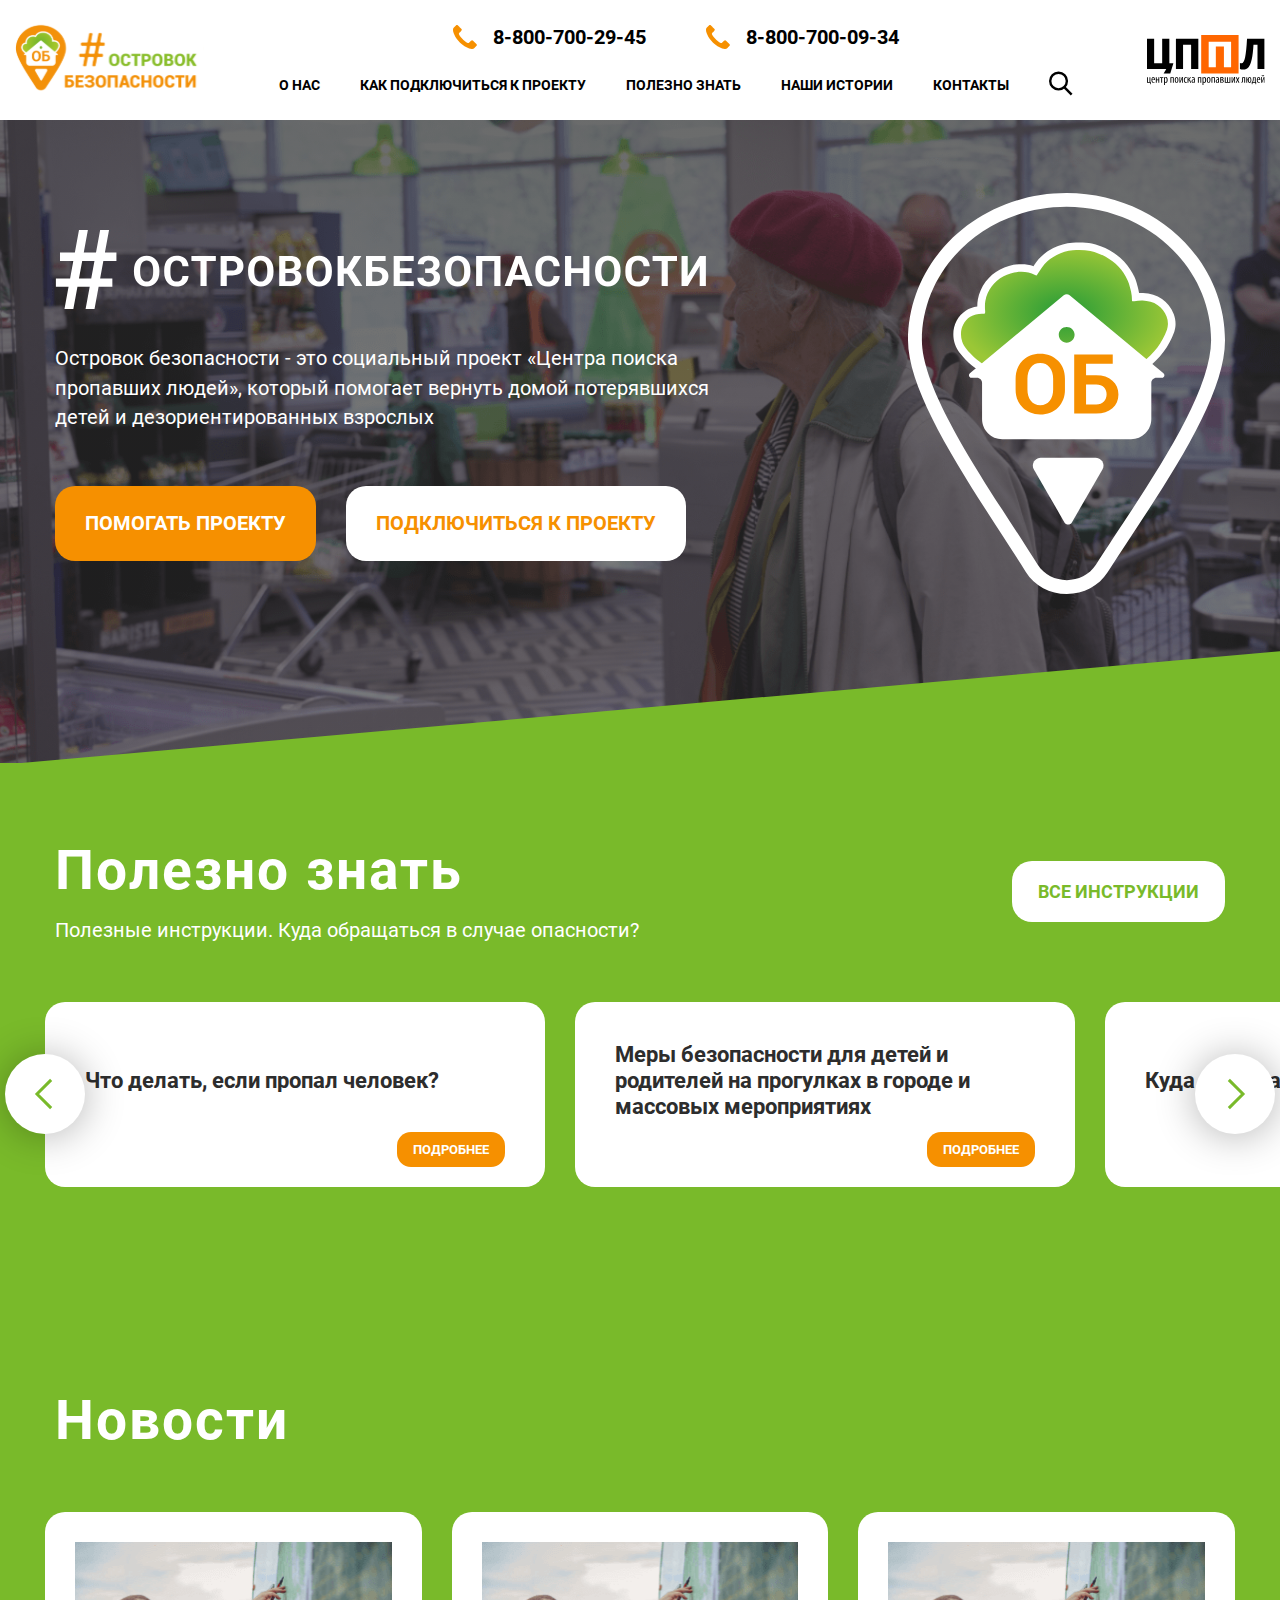
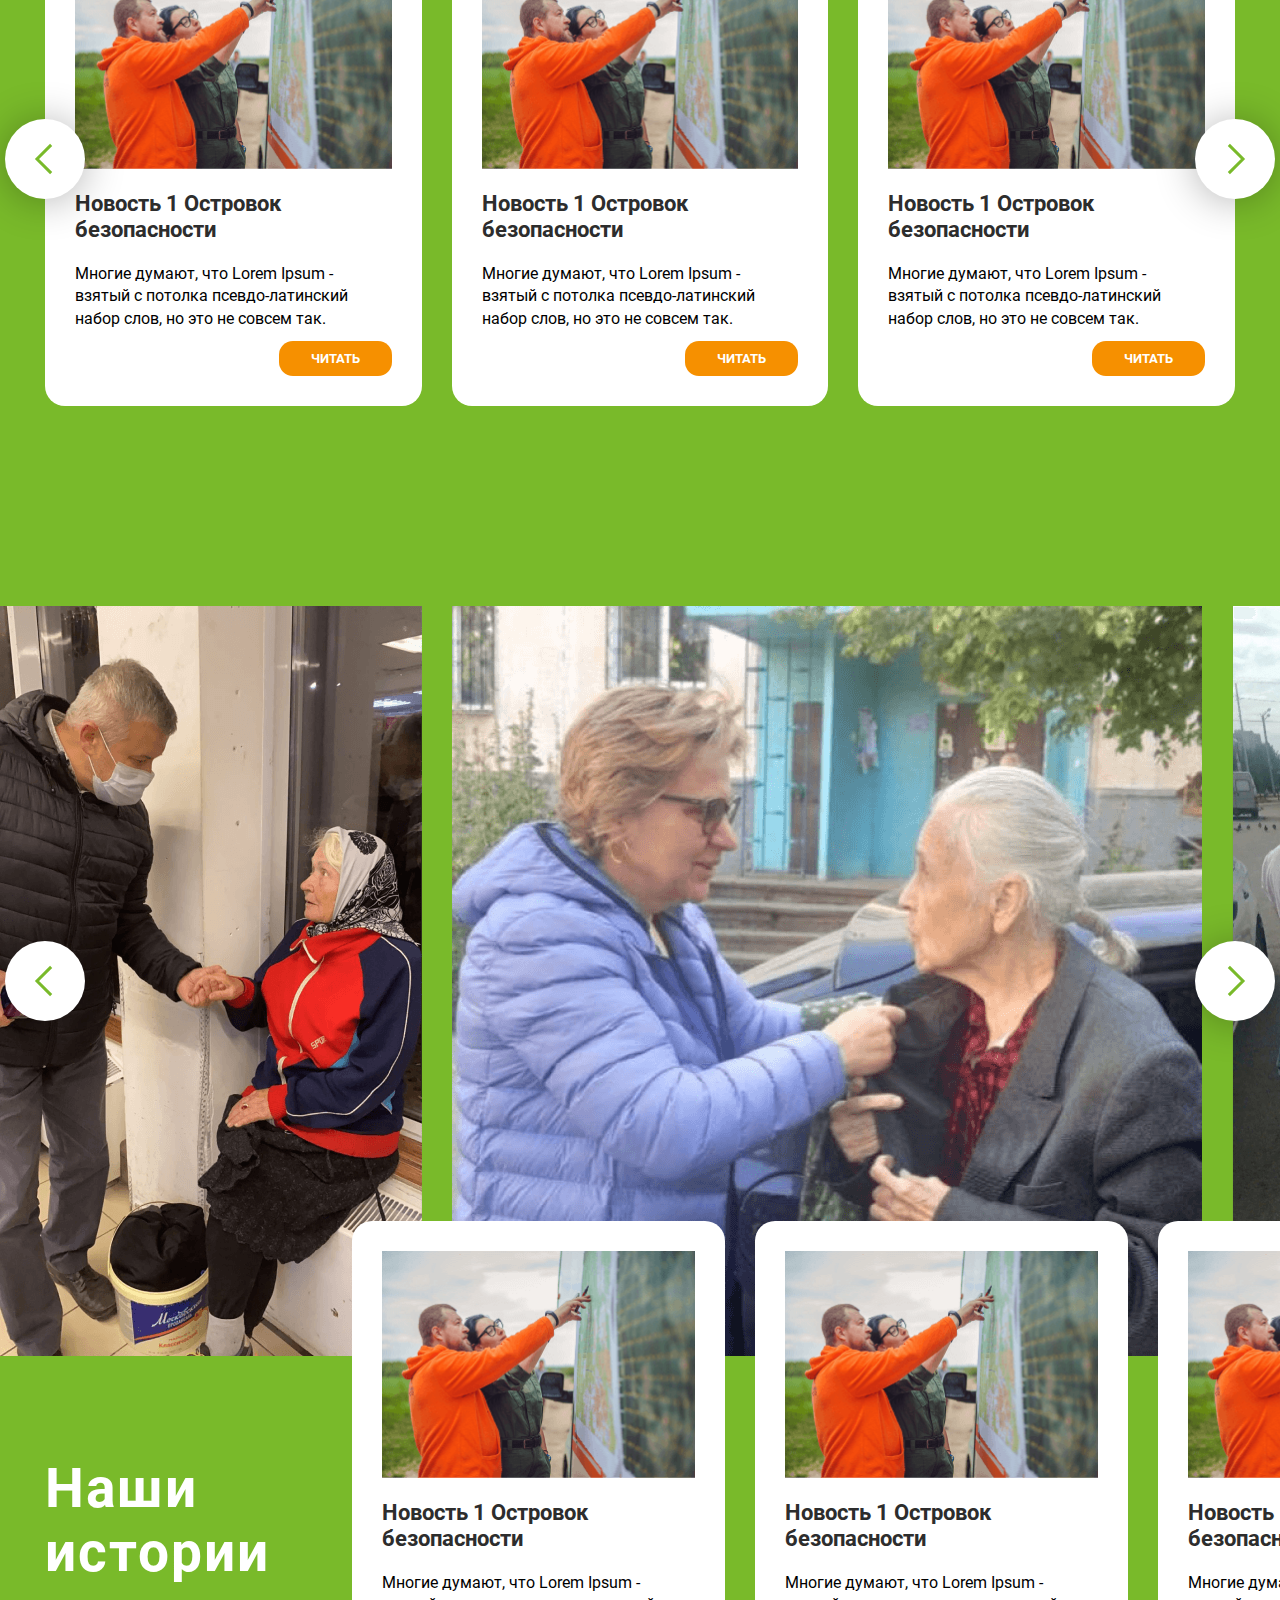
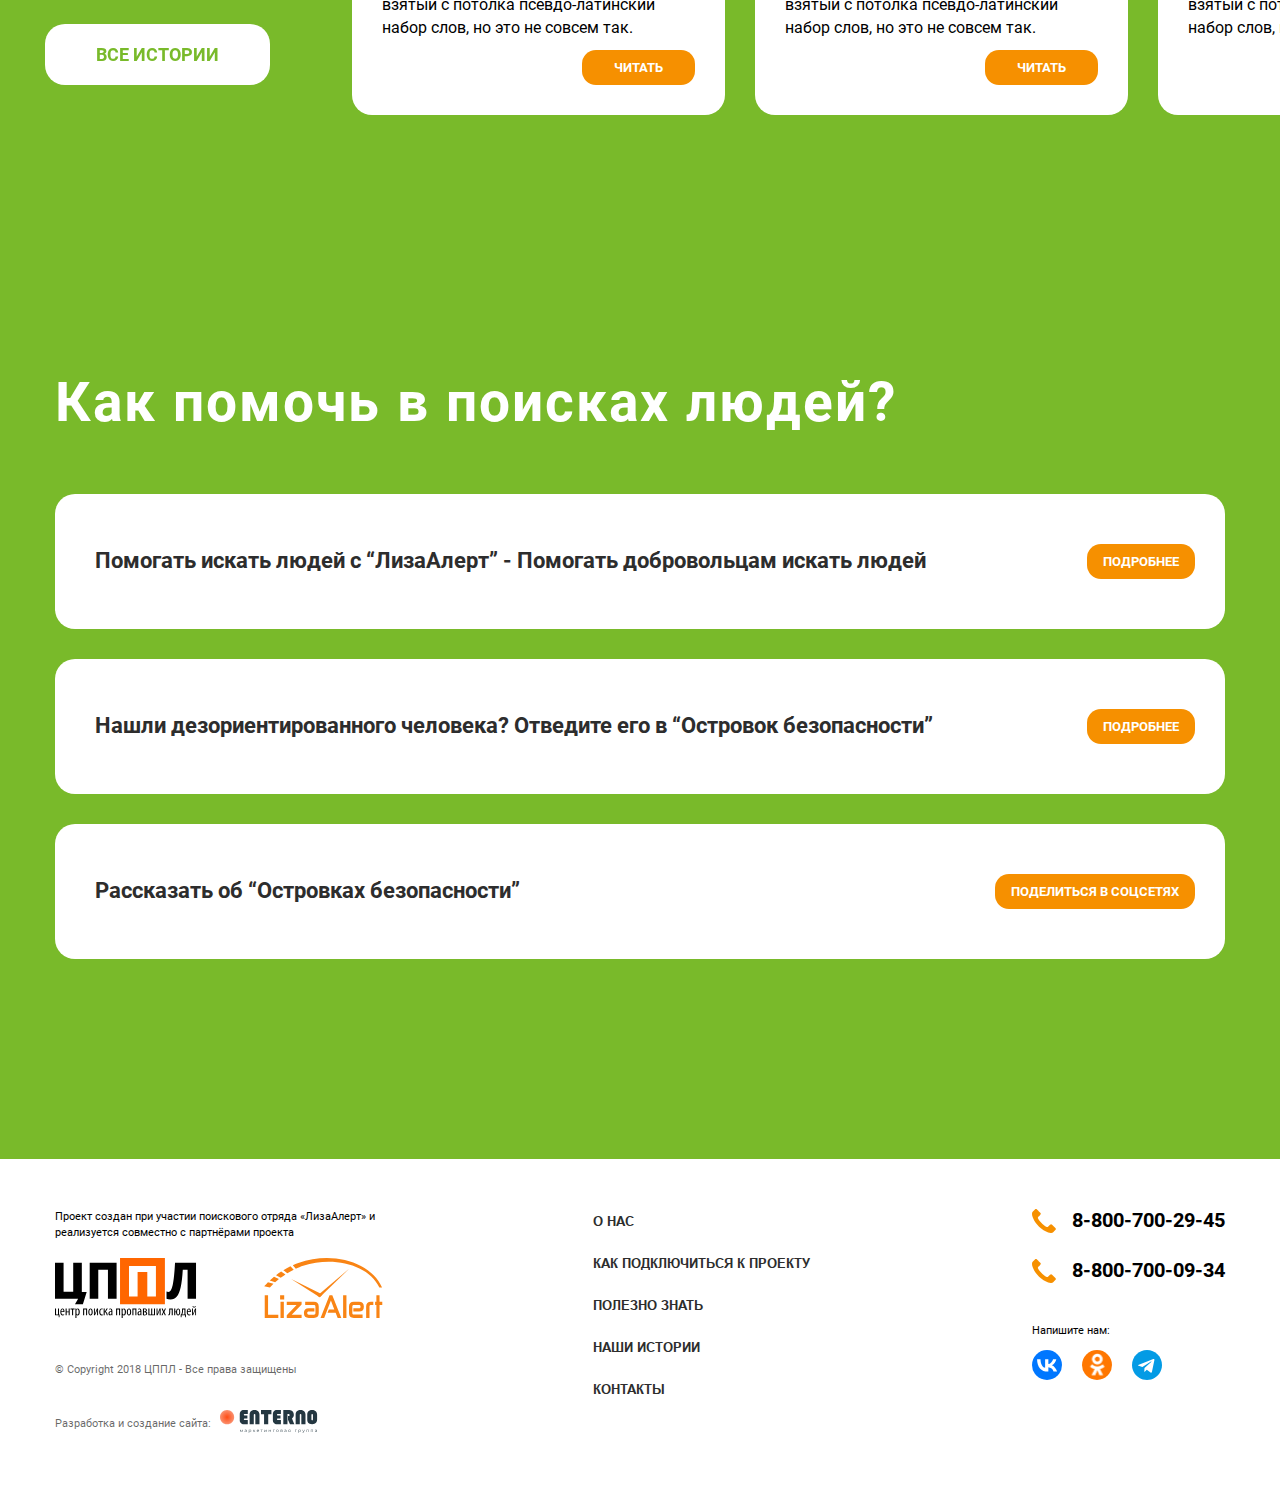
==== commit 81446656: "fix" ====
--- a/index.html
+++ b/index.html
@@ -57,7 +57,7 @@
                             <li class="header__list-item"><a href="#" class="header__list-link">Наши истории</a></li>
                             <li class="header__list-item"><a href="#" class="header__list-link">Контакты</a></li>
                             <li class="header__list-item">
-                                <a href="#" class="header__list-link header__list-link_icon">
+                                <a href="#" class="header__list-link header__list-link_icon" aria-label="search">
                                     <svg width="25" height="25" viewBox="0 0 25 25" fill="none"
                                         xmlns="http://www.w3.org/2000/svg">
                                         <path d="M15.8877 16.3076L23.5801 24" stroke="black" stroke-width="2.5" />
@@ -93,7 +93,7 @@
                             <img src="./img/main/hero-section/ico-logo.svg" alt="logo-image">
                         </div>
                         <div class="hero__text">
-                            Островок безопасности - это социальный проект «Центра поиска пропавших людей», который
+                            Островок безопасности - это социальный проект <q>Центра поиска пропавших людей</q>, который
                             помогает вернуть домой потерявшихся детей и дезориентированных взрослых
                         </div>
                         <div class="hero__buttons">
@@ -556,7 +556,7 @@
             <div class="footer__wrapper">
                 <div class="footer__column footer__column_1">
                     <div class="footer__description">
-                        Проект создан при участии поискового отряда «ЛизаАлерт» и реализуется совместно с партнёрами
+                        Проект создан при участии поискового отряда <q>ЛизаАлерт</q> и реализуется совместно с партнёрами
                         проекта
                     </div>
                     <div class="footer__images">
@@ -612,7 +612,7 @@
                         <p class="footer__messangers-text">Напишите нам:</p>
                         <ul class="footer__messangers-list">
                             <li class="footer__messangers-item">
-                                <a href="#" class="footer__messangers-link">
+                                <a href="#" class="footer__messangers-link" aria-label="vk">
                                     <svg width="30" height="30" viewBox="0 0 30 30" fill="none"
                                         xmlns="http://www.w3.org/2000/svg">
                                         <circle cx="15" cy="15" r="15" fill="#0077FF" />
@@ -623,7 +623,7 @@
                                 </a>
                             </li>
                             <li class="footer__messangers-item">
-                                <a href="#" class="footer__messangers-link">
+                                <a href="#" class="footer__messangers-link" aria-label="ok">
                                     <svg width="30" height="30" viewBox="0 0 30 30" fill="none"
                                         xmlns="http://www.w3.org/2000/svg" xmlns:xlink="http://www.w3.org/1999/xlink">
                                         <mask id="mask0_500_4525" style="mask-type:alpha" maskUnits="userSpaceOnUse"
@@ -650,7 +650,7 @@
                                 </a>
                             </li>
                             <li class="footer__messangers-item">
-                                <a href="#" class="footer__messangers-link">
+                                <a href="#" class="footer__messangers-link" aria-label="tg">
                                     <svg width="30" height="30" viewBox="0 0 30 30" fill="none"
                                         xmlns="http://www.w3.org/2000/svg">
                                         <path
@@ -678,9 +678,9 @@
     <div class="search">
         <div class="header__search">
             <form action="#" class="header__search-form">
-                <input type="text" placeholder="Поиск" class="header__search-input">
+                <input aria-label="поиск" type="text" placeholder="Поиск" class="header__search-input">
                 <div class="header__search-buttons">
-                    <button type="reset" class="header__search-button">
+                    <button aria-label="сбросить" type="reset" class="header__search-button">
                         <svg width="34" height="34" viewBox="0 0 34 34" fill="none" xmlns="http://www.w3.org/2000/svg">
                             <path d="M8.48535 8.48535L25.4559 25.4559" stroke="black" stroke-width="2.5"
                                 stroke-linecap="round" />
@@ -688,7 +688,7 @@
                                 stroke-linecap="round" />
                         </svg>
                     </button>
-                    <button type="submit" class="header__search-button">
+                    <button aria-label="найти" type="submit" class="header__search-button">
                         <svg width="25" height="26" viewBox="0 0 25 26" fill="none" xmlns="http://www.w3.org/2000/svg">
                             <path d="M15.8887 17.2783L23.5811 24.9707" stroke="black" stroke-width="2.5" />
                             <path
@@ -727,7 +727,7 @@
                     <li class="header__list-item"><a href="#" class="header__list-link">Наши истории</a></li>
                     <li class="header__list-item"><a href="#" class="header__list-link">Контакты</a></li>
                     <li class="header__list-item">
-                        <a href="#" class="header__list-link header__list-link_icon" data-button="mobile-search">
+                        <a href="#" aria-label="поиск" class="header__list-link header__list-link_icon" data-button="mobile-search">
                             <svg width="25" height="25" viewBox="0 0 25 25" fill="none"
                                 xmlns="http://www.w3.org/2000/svg">
                                 <path d="M15.8877 16.3076L23.5801 24" stroke="black" stroke-width="2.5" />
--- a/css/style.css
+++ b/css/style.css
@@ -113,7 +113,7 @@
 
 body {
   font-family: "Roboto", sans-serif;
-  font-weight: 700;
+  font-weight: 400;
   position: relative;
   color: #000;
   min-width: 303px;
@@ -148,6 +148,18 @@
 
 .white {
   background: #fff;
+}
+
+q::before {
+  content: open-quote;
+}
+
+q::after {
+  content: close-quote;
+}
+
+q {
+  quotes: "«" "»";
 }
 
 @keyframes openSearchModal {
@@ -377,7 +389,6 @@
   }
 }
 .select {
-  padding: 19px 24px;
   background: #fff;
   position: relative;
   border-radius: 20px;
@@ -388,6 +399,7 @@
   justify-content: space-between;
   gap: 20px;
   cursor: pointer;
+  padding: 19px 24px;
 }
 .select__value-text {
   color: rgb(0, 0, 0);
@@ -717,6 +729,11 @@
     display: block;
   }
 }
+@media (max-width: 606px) {
+  .header .container {
+    padding: 0 15px;
+  }
+}
 @media (max-width: 540px) {
   .header__nav {
     display: none;
@@ -883,7 +900,7 @@
     border-radius: 14px;
   }
 }
-@media (max-width: 800px) {
+@media (max-width: 845px) {
   .hero__buttons {
     flex-direction: column;
   }
@@ -1925,6 +1942,15 @@
   max-width: 1033px;
   width: 100%;
 }
+.connect__text q::before {
+  content: open-quote;
+}
+.connect__text q::after {
+  content: close-quote;
+}
+.connect__text q {
+  quotes: "«" "»";
+}
 
 @media (max-width: 1390px) {
   .connect__wrapper {
@@ -2078,6 +2104,7 @@
 .partners__card-img {
   display: block;
   margin: 0 auto 6px;
+  height: 104px;
 }
 .partners__card-img img {
   height: 100%;
@@ -2098,6 +2125,15 @@
   line-height: 142%;
   text-align: left;
 }
+.partners__card-text q::before {
+  content: open-quote;
+}
+.partners__card-text q::after {
+  content: close-quote;
+}
+.partners__card-text q {
+  quotes: "«" "»";
+}
 
 @media (max-width: 1390px) {
   .partners__wrapper {
@@ -2159,7 +2195,6 @@
   position: relative;
   background: linear-gradient(rgba(45, 45, 45, 0.7), rgba(45, 45, 45, 0.6)), url(../img/connect/background.png) center/cover no-repeat;
   overflow: hidden;
-  transform: translateY(-1px);
 }
 .good-know__title {
   color: #fff;
@@ -2192,6 +2227,7 @@
 .instructions {
   padding: 45px 0 150px 0;
   overflow: hidden;
+  transform: translateY(-2px);
 }
 .instructions__tabs {
   display: flex;
@@ -2499,6 +2535,15 @@
     margin-bottom: 20px;
   }
 }
+@media (max-width: 800px) {
+  .articles__grid {
+    grid-template-columns: 1fr;
+    transform: translateY(-110px);
+    max-width: 415px;
+    width: 100%;
+    margin: 0 auto;
+  }
+}
 @media (max-width: 715px) {
   .articles__list-item.disable {
     display: none;
@@ -3366,6 +3411,17 @@
   background: #fff;
   padding: 30px 40px;
   box-sizing: border-box;
+  overflow: auto;
+}
+.mobile-menu__body::-webkit-scrollbar {
+  width: 6px; /* ширина всей полосы прокрутки */
+}
+.mobile-menu__body::-webkit-scrollbar-track {
+  background: #fff; /* цвет зоны отслеживания */
+}
+.mobile-menu__body::-webkit-scrollbar-thumb {
+  background: rgb(246, 144, 0); /* цвет бегунка */
+  border-radius: 20px; /* округлось бегунка */
 }
 .mobile-menu__wrapper {
   display: flex;
